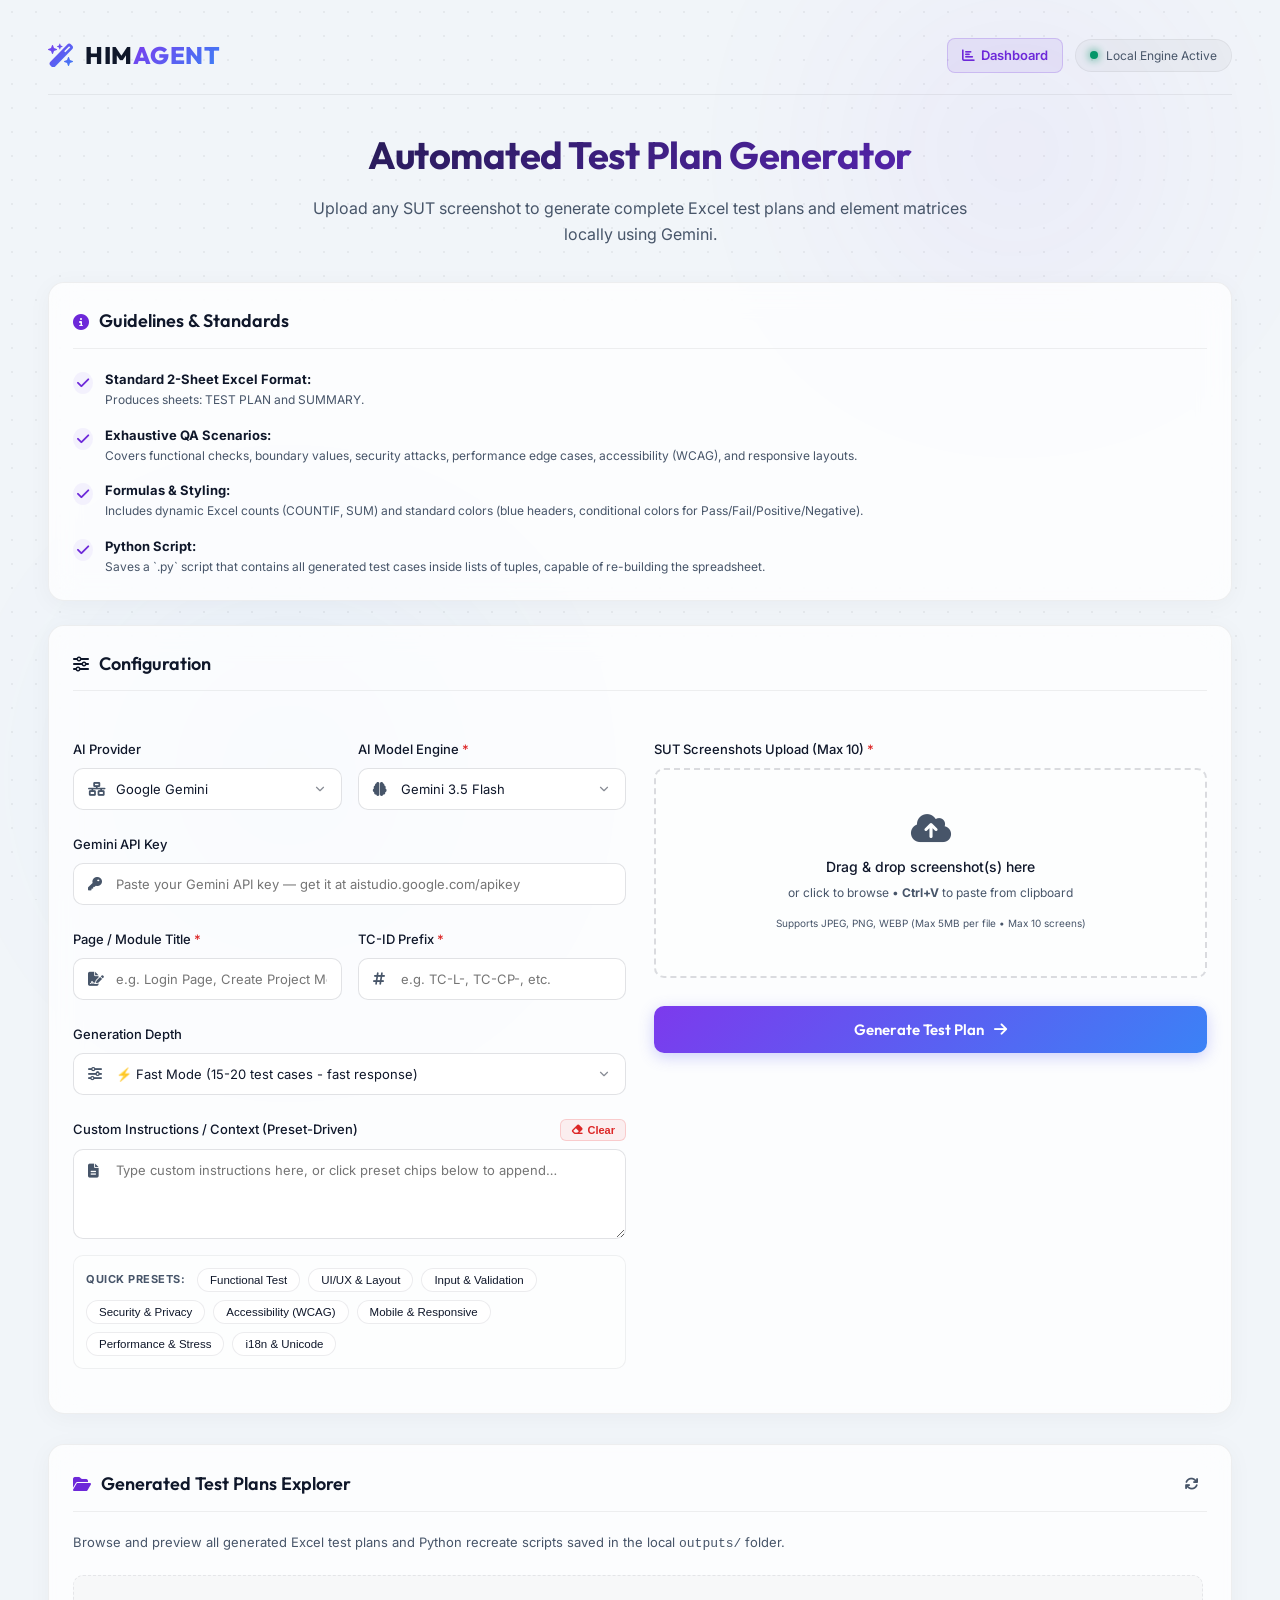
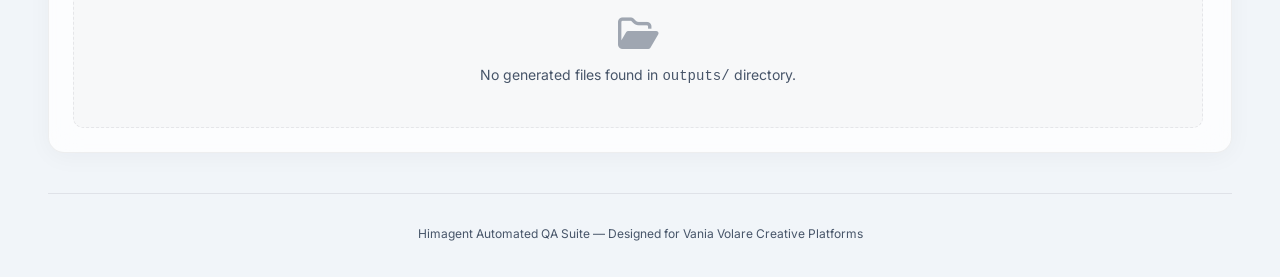
==== templates/index.html @ 30946bac "Initial commit – branding updated to Himagent" ====
<!doctype html>
<html lang="en">
  <head>
    <meta charset="UTF-8" />
    <meta name="viewport" content="width=device-width, initial-scale=1.0" />
    <title>Himagent — Local Test Plan Generator</title>
    <!-- Google Fonts -->
    <link rel="preconnect" href="https://fonts.googleapis.com" />
    <link rel="preconnect" href="https://fonts.gstatic.com" crossorigin />
    <link
      href="https://fonts.googleapis.com/css2?family=Inter:wght@300;400;500;600&family=Outfit:wght@400;600;700;800&display=swap"
      rel="stylesheet"
    />
    <!-- FontAwesome Icons for modern visuals -->
    <link
      rel="stylesheet"
      href="https://cdnjs.cloudflare.com/ajax/libs/font-awesome/6.4.0/css/all.min.css"
    />
    <!-- Custom Style Sheet -->
    <link rel="stylesheet" href="/static/style.css" />
  </head>

  <body>
    <div class="stars-bg"></div>
    <div class="glow-orb orb-1"></div>
    <div class="glow-orb orb-2"></div>

    <div class="app-container">
      <!-- Header Section -->
      <header class="app-header">
        <div class="logo-area">
          <i class="fa-solid fa-wand-magic-sparkles logo-icon"></i>
          <span class="logo-text">HIM<span class="accent-text">AGENT</span></span>
        </div>
        <div style="display: flex; align-items: center; gap: 12px">
          <a href="/dashboard" class="header-nav-link">
            <i class="fa-solid fa-chart-bar"></i>
            <span>Dashboard</span>
          </a>
          <div class="badge-status">
            <span class="status-indicator online"></span>
            <span>Local Engine Active</span>
          </div>
        </div>
      </header>

      <main class="main-content">
        <!-- Hero Title -->
        <section class="hero-section">
          <h1 class="hero-title">Automated Test Plan Generator</h1>
          <p class="hero-subtitle">
            Upload any SUT screenshot to generate complete Excel test plans
            and element matrices locally using Gemini.
          </p>
        </section>

        <!-- Top Status/Info Container (Alternating Cards) -->
        <div class="top-container">
          <!-- Instructions Card (Placeholder when idle) -->
          <div id="infoCard" class="glass-card info-card">
            <h2 class="card-title">
              <i class="fa-solid fa-circle-info header-icon text-accent"></i>
              Guidelines & Standards
            </h2>
            <ul class="guidelines-list">
              <li>
                <i class="fa-solid fa-check"></i>
                <div>
                  <strong>Standard 2-Sheet Excel Format:</strong>
                  <p>
                    Produces sheets: TEST PLAN and SUMMARY.
                  </p>
                </div>
              </li>
              <li>
                <i class="fa-solid fa-check"></i>
                <div>
                  <strong>Exhaustive QA Scenarios:</strong>
                  <p>
                    Covers functional checks, boundary values, security attacks, performance edge cases, accessibility (WCAG), and responsive layouts.
                  </p>
                </div>
              </li>
              <li>
                <i class="fa-solid fa-check"></i>
                <div>
                  <strong>Formulas & Styling:</strong>
                  <p>
                    Includes dynamic Excel counts (COUNTIF, SUM) and standard
                    colors (blue headers, conditional colors for
                    Pass/Fail/Positive/Negative).
                  </p>
                </div>
              </li>
              <li>
                <i class="fa-solid fa-check"></i>
                <div>
                  <strong>Python Script:</strong>
                  <p>
                    Saves a `.py` script that contains all generated test cases
                    inside lists of tuples, capable of re-building the
                    spreadsheet.
                  </p>
                </div>
              </li>
            </ul>
          </div>

          <!-- Progress Card (Visible during generation) -->
          <div id="progressCard" class="glass-card progress-card hidden">
            <h2 class="card-title">
              <i
                class="fa-solid fa-spinner fa-spin header-icon text-accent"
              ></i>
              Generating Test Plan...
            </h2>
            <p class="progress-sub">
              Executing LLM vision analysis and local openpyxl compilation.
            </p>

            <div class="progress-bar-container">
              <div id="progressBar" class="progress-bar"></div>
            </div>

            <div class="console-logs">
              <div class="console-header">
                <span class="console-title"
                  ><i class="fa-solid fa-terminal"></i> Log Output</span
                >
                <span class="console-status" id="consoleStatus">Running</span>
              </div>
              <div id="logOutput" class="log-output">
                <div class="log-line info">
                  Ready to process. Waiting for upload...
                </div>
              </div>
            </div>
          </div>

          <!-- Result Dashboard Card (Visible on success) -->
          <div id="resultCard" class="glass-card result-card hidden">
            <div class="success-header">
              <div class="success-icon-circle">
                <i class="fa-solid fa-circle-check"></i>
              </div>
              <h2 class="success-title">Generation Successful!</h2>
              <p class="success-subtitle">
                Your Excel workbook and Python script are ready.
              </p>
            </div>

            <div class="metrics-grid" style="grid-template-columns: repeat(2, 1fr);">
              <div class="metric-card">
                <span class="metric-num" id="statCases">-</span>
                <span class="metric-label">Test Cases</span>
              </div>
              <div class="metric-card">
                <span class="metric-num">2</span>
                <span class="metric-label">Worksheets</span>
              </div>
            </div>

            <div class="output-files-list">
              <div class="file-item">
                <i class="fa-solid fa-file-excel file-icon excel"></i>
                <div class="file-info">
                  <span class="file-name" id="xlsxFilename"
                    >testplan_custom.xlsx</span
                  >
                  <span class="file-dir">Saved locally in d:\QODER\</span>
                </div>
              </div>
              <div class="file-item">
                <i class="fa-solid fa-file-code file-icon python"></i>
                <div class="file-info">
                  <span class="file-name" id="pyFilename"
                    >testplan_custom.py</span
                  >
                  <span class="file-dir">Saved locally in d:\QODER\</span>
                </div>
              </div>
            </div>

            <div class="result-actions">
              <a id="downloadBtn" href="#" class="btn-success">
                <i class="fa-solid fa-circle-arrow-down btn-icon"></i>
                <span>Download Excel File</span>
              </a>
              <a
                id="downloadPyBtn"
                href="#"
                class="btn-success"
                style="
                  background: rgba(99, 102, 241, 0.12);
                  color: #4f46e5;
                  border: 1px solid rgba(99, 102, 241, 0.3);
                  box-shadow: none;
                "
              >
                <i class="fa-solid fa-file-code btn-icon"></i>
                <span>Download Script</span>
              </a>
              <button id="resetBtn" class="btn-secondary">
                <i class="fa-solid fa-rotate-left"></i>
                <span>Generate Another</span>
              </button>
            </div>
          </div>
        </div>

        <!-- Form Configuration Section (Full Width) -->
        <form id="generatorForm" class="glass-card main-form">
          <h2 class="card-title">
            <i class="fa-solid fa-sliders header-icon"></i> Configuration
          </h2>

          <div class="form-left-col">
            <!-- AI Provider and Model Selection (Visible by Default) -->
            <div id="modelSelectionContainer" class="form-row">
              <div class="form-group half-width">
                <label for="provider_select">AI Provider</label>
                <div class="input-wrapper">
                  <i class="fa-solid fa-network-wired field-icon"></i>
                  <select id="provider_select" name="provider">
                    <option value="gemini" selected>Google Gemini</option>
                    <option value="openai">OpenAI (GPT)</option>
                    <option value="claude">Anthropic Claude</option>
                    <option value="mimo">Xiaomi MiMo</option>
                    <option value="deepseek">DeepSeek</option>
                    <option value="grok">xAI Grok</option>
                    <option value="mistral">Mistral AI</option>
                  </select>
                </div>
              </div>

              <div class="form-group half-width">
                <label for="model_name"
                  >AI Model Engine <span class="required">*</span></label
                >
                <div class="input-wrapper">
                  <i class="fa-solid fa-brain field-icon"></i>
                  <select id="model_name" name="model_name" required>
                    <!-- Populated dynamically based on provider -->
                  </select>
                </div>
              </div>
            </div>

            <!-- API Key / Token input -->
            <div class="form-group">
              <div
                style="
                  display: flex;
                  justify-content: space-between;
                  align-items: center;
                  margin-bottom: 8px;
                "
              >
                <label for="api_key" id="api_key_label" style="margin-bottom: 0"
                  >Gemini API Key</label
                >
                <span
                  id="apiKeyStatus"
                  class="api-key-status"
                  style="display: none"
                ></span>
              </div>
              <div class="input-wrapper">
                <i class="fa-solid fa-key field-icon"></i>
                <input
                  type="password"
                  id="api_key"
                  name="api_key"
                  autocomplete="new-password"
                  data-lpignore="true"
                  data-1p-ignore="true"
                  placeholder="Paste your Gemini API key (falls back to server env variables if blank)"
                />
              </div>
            </div>

            <!-- Page / Module Details -->
            <div class="form-row">
              <div class="form-group half-width">
                <label for="page_title"
                  >Page / Module Title <span class="required">*</span></label
                >
                <div class="input-wrapper">
                  <i class="fa-solid fa-file-signature field-icon"></i>
                  <input
                    type="text"
                    id="page_title"
                    name="page_title"
                    placeholder="e.g. Login Page, Create Project Modal"
                    required
                  />
                </div>
              </div>

              <div class="form-group half-width">
                <label for="id_prefix"
                  >TC-ID Prefix <span class="required">*</span></label
                >
                <div class="input-wrapper">
                  <i class="fa-solid fa-hashtag field-icon"></i>
                  <input
                    type="text"
                    id="id_prefix"
                    name="id_prefix"
                    placeholder="e.g. TC-L-, TC-CP-, etc."
                    required
                  />
                </div>
              </div>
            </div>

            <!-- Generation Depth Option -->
            <div class="form-row">
              <div class="form-group half-width">
                <label for="gen_depth">Generation Depth</label>
                <div class="input-wrapper">
                  <i class="fa-solid fa-sliders field-icon"></i>
                  <select id="gen_depth" name="gen_depth">
                    <option value="fast" selected>⚡ Fast Mode (15-20 test cases - fast response)</option>
                    <option value="exhaustive">🔍 Exhaustive Mode (50-80 test cases - detailed response)</option>
                  </select>
                </div>
              </div>
            </div>
            <div class="form-group" id="instructionsGroup">
              <div
                style="
                  display: flex;
                  justify-content: space-between;
                  align-items: center;
                  margin-bottom: 8px;
                "
              >
                <label for="instructions" style="margin-bottom: 0"
                  >Custom Instructions / Context (Preset-Driven)</label
                >
                <button
                  type="button"
                  id="clearInstructionsBtn"
                  class="btn-clear-instructions"
                  title="Clear all instructions"
                >
                  <i class="fa-solid fa-eraser"></i> Clear
                </button>
              </div>
              <div class="input-wrapper textarea-wrapper">
                <i class="fa-solid fa-file-lines textarea-icon"></i>
                <textarea
                  id="instructions"
                  name="instructions"
                  rows="4"
                  placeholder="Type custom instructions here, or click preset chips below to append…"
                ></textarea>
              </div>
              <div class="preset-container">
                <span class="preset-label">Quick Presets:</span>
                <button
                  type="button"
                  class="preset-chip"
                  data-text="Focus on functional flows, happy paths, button clicks, links navigation, form submissions, and expected success states."
                >
                  Functional Test
                </button>
                <button
                  type="button"
                  class="preset-chip"
                  data-text="Focus on visual alignment, spacing, typography, colors, dark mode transitions, hover effects, and premium UI aesthetics."
                >
                  UI/UX &amp; Layout
                </button>
                <button
                  type="button"
                  class="preset-chip"
                  data-text="Focus on boundary values, input constraints, maximum lengths, email/phone format validation, special characters, and required fields."
                >
                  Input &amp; Validation
                </button>
                <button
                  type="button"
                  class="preset-chip"
                  data-text="Focus on security validation including XSS prevention, SQL injection, script embedding, session tokens, and input sanitization."
                >
                  Security &amp; Privacy
                </button>
                <button
                  type="button"
                  class="preset-chip"
                  data-text="Focus on accessibility standards (WCAG 2.1 AA) including keyboard tab order, focus indicators, aria labels, and color contrast."
                >
                  Accessibility (WCAG)
                </button>
                <button
                  type="button"
                  class="preset-chip"
                  data-text="Focus on responsive layouts across standard viewports (iPhone, Android, iPad), touch screen gestures, and portrait/landscape orientation."
                >
                  Mobile &amp; Responsive
                </button>
                <button
                  type="button"
                  class="preset-chip"
                  data-text="Focus on page responsiveness under high latency (Slow 3G), server timeouts, rate limiting, rapid multi-clicks, and stress states."
                >
                  Performance &amp; Stress
                </button>
                <button
                  type="button"
                  class="preset-chip"
                  data-text="Focus on internationalization including Unicode characters, CJK/Arabic language support, RTL layouts, and currency/date formatting."
                >
                  i18n &amp; Unicode
                </button>
              </div>
            </div>
          </div>
          <div class="form-right-col">
            <!-- Drag & Drop Upload Zone -->
            <div class="form-group">
              <label
                >SUT Screenshots Upload (Max 10)
                <span class="required">*</span></label
              >
              <div
                id="dropZone"
                class="drop-zone"
                role="button"
                tabindex="0"
                aria-label="Upload SUT screenshots. Press Enter or Space to browse files."
              >
                <input
                  type="file"
                  id="screenshot"
                  name="screenshot"
                  accept="image/*"
                  multiple
                  hidden
                />
                <div class="drop-zone-content">
                  <i class="fa-solid fa-cloud-arrow-up upload-icon"></i>
                  <h3>Drag &amp; drop screenshot(s) here</h3>
                  <p>
                    or click to browse &bull; <strong>Ctrl+V</strong> to paste
                    from clipboard
                  </p>
                  <span class="file-limits"
                    >Supports JPEG, PNG, WEBP (Max 5MB per file &bull; Max 10
                    screens)</span
                  >
                </div>
                <div id="previewContainer" class="preview-container hidden">
                  <div id="previewGrid" class="preview-grid"></div>
                  <button
                    type="button"
                    id="removeImgBtn"
                    class="btn-remove-img"
                  >
                    <i class="fa-solid fa-trash-can"></i> Clear All
                  </button>
                </div>
              </div>
              <!-- AI Detect Module Button -->
              <button type="button" id="detectBtn" class="detect-btn hidden">
                <i class="fa-solid fa-wand-magic-sparkles"></i>
                <span id="detectBtnText">Auto-Detect Module Type</span>
              </button>
              <!-- Suggestion Bar (shown after detection) -->
              <div id="suggestionBar" class="suggestion-bar hidden"></div>
            </div>

            <button type="submit" id="submitBtn" class="btn-primary">
              <span class="btn-text">Generate Test Plan</span>
              <i class="fa-solid fa-arrow-right btn-icon"></i>
            </button>
          </div>
        </form>

        <!-- Generated Files Library Section -->
        <div class="glass-card library-card">
          <h2 class="card-title">
            <i class="fa-solid fa-folder-open header-icon text-accent"></i>
            <span>Generated Test Plans Explorer</span>
            <button
              id="refreshLibraryBtn"
              class="btn-refresh"
              type="button"
              title="Refresh list"
            >
              <i class="fa-solid fa-arrows-rotate"></i>
            </button>
          </h2>
          <p class="library-subtitle">
            Browse and preview all generated Excel test plans and Python
            recreate scripts saved in the local <code>outputs/</code> folder.
          </p>

          <div id="libraryList" class="library-list">
            <!-- Dynamically generated list items -->
            <div class="library-empty">
              <i class="fa-regular fa-folder-open empty-icon"></i>
              <p>
                No generated files found in <code>outputs/</code> directory.
              </p>
            </div>
          </div>
        </div>

      </main>

      <footer class="app-footer">
        <p>
          Himagent Automated QA Suite — Designed for Vania Volare Creative
          Platforms
        </p>
      </footer>
    </div>

    <!-- Modal Loader Overlay (Non-Closable) -->
    <div id="loaderModal" class="modal-overlay hidden">
      <div class="modal-content loader-content">
        <div class="loader-header">
          <div class="spinner-container">
            <div class="glow-spinner"></div>
            <i class="fa-solid fa-wand-magic-sparkles magic-icon-spinner"></i>
          </div>
          <h3 id="loaderTitle">Generating Test Plan</h3>
          <p id="loaderSubtitle" style="display: none"></p>
        </div>

        <!-- Modern Stepper Indicator -->
        <div class="loader-stepper">
          <div class="step-item active" id="step1">
            <div class="step-icon">
              <i class="fa-solid fa-circle-notch fa-spin"></i>
            </div>
            <div class="step-label">Validate & Upload</div>
          </div>
          <div class="step-item" id="step2">
            <div class="step-icon"><i class="fa-solid fa-circle"></i></div>
            <div class="step-label">AI Vision Analysis</div>
          </div>
          <div class="step-item" id="step3">
            <div class="step-icon"><i class="fa-solid fa-circle"></i></div>
            <div class="step-label">Parse & Synthesize</div>
          </div>
          <div class="step-item" id="step4">
            <div class="step-icon"><i class="fa-solid fa-circle"></i></div>
            <div class="step-label">Writing Output Files</div>
          </div>
        </div>

        <!-- Console Log Panel inside Loader -->
        <div class="loader-console">
          <div class="loader-console-header">
            <span><i class="fa-solid fa-terminal"></i> Console Logs</span>
            <span class="console-badge" id="loaderBadge">Processing</span>
          </div>
          <div id="loaderLogOutput" class="loader-log-output">
            <!-- Logs dynamically appended here -->
          </div>
        </div>
      </div>
    </div>

    <!-- File Preview Modal -->
    <div id="previewModal" class="modal-overlay hidden">
      <div class="modal-content preview-content">
        <div class="preview-header">
          <div class="preview-title-area">
            <i
              id="previewHeaderIcon"
              class="fa-solid fa-file-excel file-icon"
            ></i>
            <h2 id="previewFilename">File Preview</h2>
          </div>
          <div class="preview-actions">
            <button
              id="previewCopyBtn"
              class="btn-preview-action hidden"
              title="Copy code"
            >
              <i class="fa-solid fa-copy"></i> <span>Copy Code</span>
            </button>
            <button
              id="previewSaveBtn"
              class="btn-preview-action save hidden"
              style="background: rgba(34, 197, 94, 0.12); color: #22c55e; border: 1px solid rgba(34, 197, 94, 0.3);"
              title="Save changes to Excel"
            >
              <i class="fa-solid fa-floppy-disk"></i> <span>Save Changes</span>
            </button>
            <button
              id="closePreviewBtn"
              class="btn-close-preview"
              title="Close preview"
            >
              <i class="fa-solid fa-xmark"></i>
            </button>
          </div>
        </div>
        <!-- Tab buttons for Excel Sheets (hidden for python) -->
        <div id="excelTabs" class="excel-tabs hidden"></div>

        <!-- Search bar & Export dropdowns for Excel Sheets (hidden for python) -->
        <div id="previewSubHeader" class="preview-subheader hidden">
          <div class="preview-search-wrapper">
            <i class="fa-solid fa-magnifying-glass search-icon"></i>
            <input
              type="text"
              id="previewSearchInput"
              class="preview-search-input"
              placeholder="Search test cases by keyword..."
            />
          </div>
          <div class="export-dropdown-wrapper">
            <button
              type="button"
              class="btn-preview-action export-toggle"
              id="exportToggleBtn"
            >
              <i class="fa-solid fa-file-export"></i> <span>Export Plan</span>
              <i class="fa-solid fa-chevron-down toggle-chevron"></i>
            </button>
            <div class="export-menu hidden" id="exportMenu">
              <button type="button" class="export-item" data-format="csv">
                <i class="fa-solid fa-file-csv"></i> Export as CSV
              </button>
              <button type="button" class="export-item" data-format="json">
                <i class="fa-solid fa-code"></i> Export as JSON
              </button>
              <button type="button" class="export-item" data-format="markdown">
                <i class="fa-brands fa-markdown"></i> Export as Markdown
              </button>
              <button type="button" class="export-item" data-format="html">
                <i class="fa-solid fa-file-code"></i> Export as HTML
              </button>
            </div>
          </div>
        </div>
        <div class="preview-body">
          <!-- Code Viewer container (for python) -->
          <div id="codeViewerContainer" class="code-viewer-container hidden">
            <pre><code id="codeViewer"></code></pre>
          </div>
          <!-- Spreadsheet Grid container (for Excel) -->
          <div id="excelViewerContainer" class="excel-viewer-container hidden">
            <div class="excel-table-wrapper">
              <table id="excelTable" class="excel-table"></table>
            </div>
          </div>
        </div>
      </div>
    </div>

    <!-- Delete Confirmation Modal -->
    <div id="deleteModal" class="modal-overlay hidden">
      <div class="modal-content delete-modal-content">
        <div class="delete-modal-icon">
          <i class="fa-solid fa-triangle-exclamation"></i>
        </div>
        <h2 class="delete-modal-title">Delete File?</h2>
        <p class="delete-modal-desc">
          Are you sure you want to delete <strong id="deleteFileName"></strong>?
          This action cannot be undone.
        </p>
        <div class="delete-modal-actions">
          <button id="deleteCancelBtn" class="btn-delete-cancel" type="button">
            <i class="fa-solid fa-xmark"></i> Cancel
          </button>
          <button
            id="deleteConfirmBtn"
            class="btn-delete-confirm"
            type="button"
          >
            <i class="fa-solid fa-trash"></i> Delete
          </button>
        </div>
      </div>
    </div>

    <script src="/static/app.js"></script>
    <!-- Toast Notification Container -->
    <div
      id="toastContainer"
      style="
        position: fixed;
        top: 20px;
        right: 20px;
        z-index: 99999;
        display: flex;
        flex-direction: column;
        gap: 10px;
        max-width: 420px;
        pointer-events: none;
      "
    ></div>
  </body>
</html>
---- static/style.css ----
/* ============================================================================
   GLOBAL VARIABLES & DESIGN TOKENS
============================================================================ */
:root {
  --bg-base: #f1f5f9;
  --bg-card: rgba(255, 255, 255, 0.75);
  --border-card: rgba(0, 0, 0, 0.06);
  --border-focus: rgba(109, 40, 217, 0.5);

  --color-text-main: #0f172a;
  --color-text-muted: #475569;
  --color-accent: #6d28d9;
  --color-accent-glow: rgba(109, 40, 217, 0.08);
  --color-gradient-start: #7c3aed;
  --color-gradient-end: #3b82f6;

  --color-success: #059669;
  --color-danger: #dc2626;
  --color-warning: #d97706;
  --color-info: #3b82f6;

  --font-heading: "Outfit", sans-serif;
  --font-body: "Inter", sans-serif;
  --border-radius-lg: 16px;
  --border-radius-md: 10px;
  --transition-smooth: all 0.3s cubic-bezier(0.4, 0, 0.2, 1);
}

/* ============================================================================
   BASE ELEMENTS & BODY
============================================================================ */
* {
  margin: 0;
  padding: 0;
  box-sizing: border-box;
}

body {
  background-color: var(--bg-base);
  color: var(--color-text-main);
  font-family: var(--font-body);
  font-size: 14px;
  line-height: 1.6;
  min-height: 100vh;
  overflow-x: hidden;
  position: relative;
}

/* Animated Background Dotted Grid for Day Mode */
.stars-bg {
  position: fixed;
  top: 0;
  left: 0;
  width: 100%;
  height: 100%;
  background-image: radial-gradient(rgba(0, 0, 0, 0.06) 1px, transparent 1px);
  background-size: 24px 24px;
  opacity: 0.8;
  z-index: -3;
}

.glow-orb {
  position: fixed;
  border-radius: 50%;
  filter: blur(120px);
  opacity: 0.12; /* Subtle ambient glow in Day Mode */
  z-index: -2;
  pointer-events: none;
}

.orb-1 {
  width: 400px;
  height: 400px;
  background: radial-gradient(
    circle,
    var(--color-gradient-start) 0%,
    rgba(0, 0, 0, 0) 70%
  );
  top: -50px;
  right: 5%;
  animation: orbFloat1 25s infinite alternate ease-in-out;
}

.orb-2 {
  width: 450px;
  height: 450px;
  background: radial-gradient(
    circle,
    var(--color-gradient-end) 0%,
    rgba(0, 0, 0, 0) 70%
  );
  bottom: -100px;
  left: 5%;
  animation: orbFloat2 30s infinite alternate ease-in-out;
}

@keyframes orbFloat1 {
  0% {
    transform: translate(0, 0) scale(1);
  }
  50% {
    transform: translate(-50px, 60px) scale(1.1);
  }
  100% {
    transform: translate(40px, -40px) scale(0.9);
  }
}

@keyframes orbFloat2 {
  0% {
    transform: translate(0, 0) scale(1);
  }
  50% {
    transform: translate(60px, -50px) scale(0.95);
  }
  100% {
    transform: translate(-30px, 30px) scale(1.05);
  }
}

/* ============================================================================
   LAYOUT CONTAINERS
============================================================================ */
.app-container {
  max-width: 100%;
  margin: 0 auto;
  padding: 24px 40px;
  display: flex;
  flex-direction: column;
  min-height: 100vh;
}

.app-header {
  display: flex;
  justify-content: space-between;
  align-items: center;
  padding-bottom: 20px;
  border-bottom: 1px solid rgba(0, 0, 0, 0.06);
  margin-bottom: 30px;
}

.logo-area {
  display: flex;
  align-items: center;
  gap: 10px;
}

.logo-icon {
  font-size: 24px;
  background: linear-gradient(
    135deg,
    var(--color-gradient-start) 0%,
    var(--color-gradient-end) 100%
  );
  -webkit-background-clip: text;
  background-clip: text;
  -webkit-text-fill-color: transparent;
}

.logo-text {
  font-family: var(--font-heading);
  font-weight: 800;
  font-size: 24px;
  letter-spacing: 0.5px;
}

.accent-text {
  background: linear-gradient(
    135deg,
    var(--color-gradient-start) 0%,
    var(--color-gradient-end) 100%
  );
  -webkit-background-clip: text;
  background-clip: text;
  -webkit-text-fill-color: transparent;
}

.badge-status {
  background: rgba(0, 0, 0, 0.03);
  border: 1px solid rgba(0, 0, 0, 0.05);
  padding: 6px 14px;
  border-radius: 50px;
  font-size: 12px;
  display: flex;
  align-items: center;
  gap: 8px;
  color: var(--color-text-muted);
}

.status-indicator {
  width: 8px;
  height: 8px;
  border-radius: 50%;
}

.status-indicator.online {
  background-color: var(--color-success);
  box-shadow: 0 0 10px var(--color-success);
}

/* Hero Section */
.hero-section {
  text-align: center;
  margin-bottom: 35px;
}

.hero-title {
  font-family: var(--font-heading);
  font-size: 38px;
  font-weight: 700;
  margin-bottom: 10px;
  letter-spacing: -0.5px;
  background: linear-gradient(135deg, #0f172a 0%, #6d28d9 100%);
  -webkit-background-clip: text;
  background-clip: text;
  -webkit-text-fill-color: transparent;
}

.hero-subtitle {
  font-size: 15px;
  color: var(--color-text-muted);
  max-width: 600px;
  margin: 0 auto;
}

/* Alternating Cards Container & Form Sizing */
.top-container,
.main-form {
  max-width: 100%;
  margin: 0 auto 24px;
  width: 100%;
}

/* Form two-column wrapper divs (used on wide screens via grid) */
.form-left-col,
.form-right-col {
  display: flex;
  flex-direction: column;
  gap: 4px;
}
.form-right-col .btn-primary {
  width: 100%;
  justify-content: center;
  margin-top: 4px;
}
.form-right-col .detect-btn {
  width: 100%;
  justify-content: center;
}

/* ============================================================================
   GLASS CARDS (COMPONENTS)
============================================================================ */
.glass-card {
  background: var(--bg-card);
  border: 1px solid var(--border-card);
  backdrop-filter: blur(15px);
  -webkit-backdrop-filter: blur(15px);
  border-radius: var(--border-radius-lg);
  padding: 24px;
  transition: var(--transition-smooth);
  box-shadow: 0 4px 24px rgba(15, 23, 42, 0.04);
}

.glass-card:hover {
  border-color: rgba(109, 40, 217, 0.15);
  box-shadow: 0 12px 30px rgba(15, 23, 42, 0.08);
}

.card-title {
  font-family: var(--font-heading);
  font-size: 18px;
  font-weight: 600;
  margin-bottom: 20px;
  display: flex;
  align-items: center;
  gap: 10px;
  border-bottom: 1px solid rgba(0, 0, 0, 0.06);
  padding-bottom: 12px;
}

.header-icon {
  font-size: 16px;
}

.text-accent {
  color: var(--color-accent);
}

/* ============================================================================
   FORM FIELDS & INPUTS
============================================================================ */
.form-group {
  margin-bottom: 20px;
}

.form-row {
  display: flex;
  gap: 16px;
}

.half-width {
  flex: 1;
}

label {
  display: block;
  font-weight: 500;
  margin-bottom: 8px;
  color: var(--color-text-main);
  font-size: 13px;
}

.required {
  color: var(--color-danger);
}

.input-wrapper {
  position: relative;
  width: 100%;
}

.input-wrapper input,
.input-wrapper textarea,
.input-wrapper select {
  width: 100%;
  background: rgba(255, 255, 255, 0.85);
  border: 1px solid rgba(15, 23, 42, 0.12);
  color: var(--color-text-main);
  padding: 12px 14px 12px 42px;
  border-radius: var(--border-radius-md);
  outline: none;
  font-family: var(--font-body);
  font-size: 13px;
  transition: var(--transition-smooth);
}

.input-wrapper select {
  appearance: none;
  -webkit-appearance: none;
  -moz-appearance: none;
  cursor: pointer;
  background-image: url("data:image/svg+xml;charset=UTF-8,%3csvg xmlns='http://www.w3.org/2000/svg' viewBox='0 0 24 24' fill='none' stroke='rgba(15,23,42,0.5)' stroke-width='2' stroke-linecap='round' stroke-linejoin='round'%3e%3cpolyline points='6 9 12 15 18 9'%3e%3c/polyline%3e%3c/svg%3e");
  background-repeat: no-repeat;
  background-position: right 14px center;
  background-size: 14px;
  padding-right: 40px;
}

.input-wrapper select option {
  background-color: #ffffff;
  color: var(--color-text-main);
}

.input-wrapper textarea {
  padding-left: 42px;
  resize: vertical;
}

.input-wrapper input:focus,
.input-wrapper textarea:focus,
.input-wrapper select:focus {
  border-color: var(--color-accent);
  background: #ffffff;
  box-shadow: 0 0 12px var(--color-accent-glow);
}

.field-icon {
  position: absolute;
  left: 15px;
  top: 50%;
  transform: translateY(-50%);
  color: var(--color-text-muted);
  font-size: 14px;
}

.textarea-icon {
  position: absolute;
  left: 15px;
  top: 15px;
  color: var(--color-text-muted);
  font-size: 14px;
}

/* ============================================================================
   DRAP AND DROP AREA
============================================================================ */
.drop-zone {
  border: 2px dashed rgba(15, 23, 42, 0.15);
  border-radius: var(--border-radius-md);
  padding: 30px 20px;
  text-align: center;
  cursor: pointer;
  background: rgba(255, 255, 255, 0.4);
  transition: var(--transition-smooth);
  position: relative;
  overflow: hidden;
  min-height: 160px;
  display: flex;
  align-items: center;
  justify-content: center;
}

.drop-zone:hover {
  border-color: var(--color-accent);
  background: rgba(109, 40, 217, 0.04);
}

.drop-zone-content {
  display: flex;
  flex-direction: column;
  align-items: center;
}

.upload-icon {
  font-size: 32px;
  margin-bottom: 12px;
  color: var(--color-text-muted);
  transition: var(--transition-smooth);
}

.drop-zone:hover .upload-icon {
  color: var(--color-accent);
  transform: translateY(-4px);
}

.drop-zone h3 {
  font-size: 14px;
  font-weight: 500;
  margin-bottom: 4px;
}

.drop-zone p {
  color: var(--color-text-muted);
  font-size: 12px;
  margin-bottom: 10px;
}

.file-limits {
  font-size: 10px;
  color: var(--color-text-muted);
  background: rgba(255, 255, 255, 0.05);
  padding: 3px 8px;
  border-radius: 4px;
}

/* ============================================================================ */
.drop-zone.paste-flash {
  animation: pasteFlash 0.7s ease-out;
}

@keyframes pasteFlash {
  0% {
    border-color: var(--color-success);
    box-shadow: 0 0 0 0 rgba(5, 150, 105, 0.4);
    background: rgba(5, 150, 105, 0.08);
  }
  50% {
    border-color: var(--color-success);
    box-shadow: 0 0 20px rgba(5, 150, 105, 0.15);
    background: rgba(5, 150, 105, 0.04);
  }
  100% {
    border-color: rgba(15, 23, 42, 0.15);
    box-shadow: none;
    background: rgba(255, 255, 255, 0.4);
  }
}

/* Drag active state */
.drop-zone.drag-active {
  border-color: var(--color-accent);
  background: rgba(109, 40, 217, 0.06);
  box-shadow: 0 0 20px rgba(109, 40, 217, 0.1);
}

/* Preview screenshot container */
.preview-container {
  width: 100%;
  height: 100%;
  position: absolute;
  top: 0;
  left: 0;
  background: rgba(241, 245, 249, 0.95);
  display: flex;
  align-items: center;
  justify-content: center;
  z-index: 10;
}

.preview-container img {
  max-width: 100%;
  max-height: 100%;
  object-fit: contain;
}

.btn-remove-img {
  position: absolute;
  top: 10px;
  right: 10px;
  background: rgba(239, 68, 68, 0.85);
  border: none;
  color: white;
  padding: 6px 12px;
  border-radius: 4px;
  font-size: 11px;
  cursor: pointer;
  display: flex;
  align-items: center;
  gap: 6px;
  font-weight: 500;
  backdrop-filter: blur(5px);
  transition: var(--transition-smooth);
  z-index: 20;
}

.btn-remove-img:hover {
  background: rgba(239, 68, 68, 1);
  transform: scale(1.02);
}

.hidden {
  display: none !important;
}

/* ============================================================================
   BUTTONS
============================================================================ */
.btn-primary {
  background: linear-gradient(
    135deg,
    var(--color-gradient-start) 0%,
    var(--color-gradient-end) 100%
  );
  color: white;
  border: none;
  border-radius: var(--border-radius-md);
  padding: 14px 24px;
  font-weight: 600;
  font-family: var(--font-heading);
  font-size: 15px;
  width: 100%;
  cursor: pointer;
  display: flex;
  align-items: center;
  justify-content: center;
  gap: 10px;
  transition: var(--transition-smooth);
  box-shadow: 0 4px 15px rgba(99, 102, 241, 0.3);
}

.btn-primary:hover {
  transform: translateY(-2px);
  box-shadow: 0 8px 25px rgba(99, 102, 241, 0.45);
}

.btn-primary:active {
  transform: translateY(0);
}

.btn-lib-action.delete {
  color: var(--color-danger);
}

/* Ensure trash icon is red */
.btn-lib-action.delete .fa-trash {
  color: var(--color-danger);
}
.btn-secondary {
  display: inline-flex;
  align-items: center;
  gap: 8px;
  padding: 9px 20px;
  background: rgba(99, 102, 241, 0.06);
  color: #4f46e5;
  border: 1px solid rgba(99, 102, 241, 0.25);
  border-radius: 8px;
  font-size: 13px;
  font-weight: 500;
  cursor: pointer;
  transition:
    background 0.2s,
    border-color 0.2s,
    color 0.2s;
}
.btn-secondary:hover {
  background: rgba(99, 102, 241, 0.12);
  border-color: rgba(99, 102, 241, 0.4);
  color: #3730a3;
}

.btn-success {
  background: var(--color-success);
  color: white;
  border: none;
  border-radius: var(--border-radius-md);
  padding: 12px 20px;
  font-weight: 600;
  text-decoration: none;
  display: inline-flex;
  align-items: center;
  justify-content: center;
  gap: 8px;
  font-family: var(--font-heading);
  transition: var(--transition-smooth);
  box-shadow: 0 4px 12px rgba(16, 185, 129, 0.3);
  flex: 1;
}

.btn-success:hover {
  background: #0d9488;
  transform: translateY(-2px);
  box-shadow: 0 8px 20px rgba(16, 185, 129, 0.45);
}

/* ============================================================================
   PROGRESS PANEL & LOG CONSOLE
============================================================================ */
.panel-right {
  display: flex;
  flex-direction: column;
  gap: 24px;
}

.progress-sub {
  color: var(--color-text-muted);
  font-size: 13px;
  margin-bottom: 16px;
}

.progress-bar-container {
  width: 100%;
  height: 6px;
  background: rgba(15, 23, 42, 0.08);
  border-radius: 10px;
  margin-bottom: 20px;
  overflow: hidden;
  position: relative;
}

.progress-bar {
  height: 100%;
  width: 0%;
  background: linear-gradient(
    90deg,
    var(--color-gradient-start),
    var(--color-gradient-end)
  );
  border-radius: 10px;
  transition: width 0.4s ease;
}

/* Terminal Log Console styles */
.console-logs {
  background: #f1f5f9;
  border: 1px solid rgba(99, 102, 241, 0.15);
  border-radius: var(--border-radius-md);
  overflow: hidden;
}

.console-header {
  background: rgba(99, 102, 241, 0.06);
  padding: 10px 14px;
  display: flex;
  justify-content: space-between;
  align-items: center;
  border-bottom: 1px solid rgba(99, 102, 241, 0.1);
}

.console-title {
  font-family: monospace;
  font-size: 11px;
  color: var(--color-text-muted);
  display: flex;
  align-items: center;
  gap: 6px;
}

.console-status {
  font-size: 10px;
  background: rgba(139, 92, 246, 0.12);
  color: var(--color-accent);
  padding: 2px 8px;
  border-radius: 10px;
  font-weight: 500;
}

.log-output {
  padding: 16px;
  font-family: "Courier New", Courier, monospace;
  font-size: 12px;
  min-height: 200px;
  max-height: 250px;
  overflow-y: auto;
  display: flex;
  flex-direction: column;
  gap: 8px;
}

.log-line {
  border-left: 2px solid #94a3b8;
  padding-left: 8px;
  color: #334155;
}

.log-line.info {
  border-color: #3b82f6;
  color: #1d4ed8;
}

.log-line.success {
  border-color: #10b981;
  color: #065f46;
}

.log-line.error {
  border-color: #ef4444;
  color: #991b1b;
}

.log-line.warn {
  border-color: #f59e0b;
  color: #92400e;
}

/* ============================================================================
   SUCCESS RESULT CARD
============================================================================ */
.success-header {
  text-align: center;
  margin-bottom: 24px;
}

.success-icon-circle {
  width: 60px;
  height: 60px;
  border-radius: 50%;
  background: rgba(16, 185, 129, 0.1);
  display: flex;
  align-items: center;
  justify-content: center;
  margin: 0 auto 16px;
  border: 1px solid rgba(16, 185, 129, 0.25);
}

.success-icon-circle i {
  font-size: 32px;
  color: var(--color-success);
}

.success-title {
  font-family: var(--font-heading);
  font-size: 22px;
  margin-bottom: 4px;
}

.success-subtitle {
  color: var(--color-text-muted);
  font-size: 13px;
}

.metrics-grid {
  display: grid;
  grid-template-columns: repeat(3, 1fr);
  gap: 12px;
  margin-bottom: 24px;
}

.metric-card {
  background: rgba(109, 40, 217, 0.04);
  border: 1px solid rgba(109, 40, 217, 0.1);
  border-radius: var(--border-radius-md);
  padding: 14px 10px;
  text-align: center;
}

.metric-num {
  display: block;
  font-family: var(--font-heading);
  font-size: 20px;
  font-weight: 700;
  color: var(--color-accent);
}

.metric-label {
  font-size: 11px;
  color: var(--color-text-muted);
}

.output-files-list {
  display: flex;
  flex-direction: column;
  gap: 12px;
  margin-bottom: 24px;
  background: rgba(15, 23, 42, 0.04);
  border: 1px solid rgba(15, 23, 42, 0.08);
  border-radius: var(--border-radius-md);
  padding: 16px;
}

.file-item {
  display: flex;
  align-items: center;
  gap: 12px;
}

.file-item:not(:last-child) {
  border-bottom: 1px solid rgba(15, 23, 42, 0.08);
  padding-bottom: 12px;
}

.file-icon {
  font-size: 22px;
}

.file-icon.excel {
  color: #107c41;
}

.file-icon.python {
  color: #306998;
}

.file-info {
  display: flex;
  flex-direction: column;
}

.file-name {
  font-weight: 500;
  font-size: 13px;
}

.file-dir {
  font-size: 10px;
  color: var(--color-text-muted);
}

.result-actions {
  display: flex;
  gap: 12px;
}

.result-actions #resetBtn {
  background: rgba(239, 68, 68, 0.08);
  color: #dc2626;
  border-color: rgba(239, 68, 68, 0.3);
}
.result-actions #resetBtn:hover {
  background: rgba(239, 68, 68, 0.15);
  border-color: rgba(239, 68, 68, 0.5);
  color: #b91c1c;
}

/* ============================================================================
   GUIDELINES / STANDARDS INFO CARD
============================================================================ */
.guidelines-list {
  list-style: none;
  display: flex;
  flex-direction: column;
  gap: 16px;
}

.guidelines-list li {
  display: flex;
  align-items: flex-start;
  gap: 12px;
}

.guidelines-list li i {
  color: var(--color-accent);
  font-size: 14px;
  margin-top: 3px;
  background: rgba(167, 139, 250, 0.1);
  padding: 4px;
  border-radius: 50%;
}

.guidelines-list li strong {
  display: block;
  font-size: 13px;
  margin-bottom: 2px;
}

.guidelines-list li p {
  font-size: 12px;
  color: var(--color-text-muted);
  line-height: 1.4;
}

/* ============================================================================
   PREVIEW GRID LAYOUT (MULTI-SCREENSHOTS)
============================================================================ */
.preview-grid {
  display: grid;
  grid-template-columns: repeat(auto-fill, minmax(80px, 1fr));
  gap: 12px;
  width: 100%;
  padding: 10px;
  max-height: 240px;
  overflow-y: auto;
  margin-bottom: 50px; /* Leave space for remove button */
}

.preview-item {
  position: relative;
  border: 1px solid rgba(15, 23, 42, 0.12);
  border-radius: var(--border-radius-md);
  overflow: hidden;
  aspect-ratio: 1;
  background: #ffffff;
  display: flex;
  align-items: center;
  justify-content: center;
  transition: var(--transition-smooth);
  box-shadow: 0 2px 8px rgba(15, 23, 42, 0.06);
}

.preview-item:hover {
  border-color: var(--color-accent);
  box-shadow: 0 4px 12px var(--color-accent-glow);
}

.preview-item img {
  max-width: 100%;
  max-height: 100%;
  object-fit: contain;
}

.preview-item-label {
  position: absolute;
  bottom: 0;
  left: 0;
  width: 100%;
  background: rgba(255, 255, 255, 0.88);
  backdrop-filter: blur(4px);
  color: var(--color-text-muted);
  font-size: 9px;
  font-weight: 600;
  text-align: center;
  padding: 3px 0;
  border-top: 1px solid rgba(15, 23, 42, 0.06);
}

.preview-item-delete {
  position: absolute;
  top: 4px;
  right: 4px;
  background: rgba(239, 68, 68, 0.9);
  border: none;
  color: white;
  width: 18px;
  height: 18px;
  border-radius: 50%;
  font-size: 9px;
  cursor: pointer;
  display: flex;
  align-items: center;
  justify-content: center;
  transition: var(--transition-smooth);
  z-index: 5;
}

.preview-item-delete:hover {
  background: rgba(239, 68, 68, 1);
  transform: scale(1.1);
}

/* ============================================================================
   FOOTER
============================================================================ */
.app-footer {
  text-align: center;
  padding-top: 30px;
  border-top: 1px solid rgba(15, 23, 42, 0.08);
  margin-top: 40px;
  color: var(--color-text-muted);
  font-size: 12px;
}

/* ============================================================================
   MODAL OVERLAY & GENERAL MODAL STYLING
============================================================================ */
.modal-overlay {
  position: fixed;
  top: 0;
  left: 0;
  width: 100vw;
  height: 100vh;
  background: rgba(255, 255, 255, 0.2); /* Light glass effect */
  backdrop-filter: blur(8px);
  -webkit-backdrop-filter: blur(8px);
  display: flex;
  align-items: center;
  justify-content: center;
  z-index: 1000;
  opacity: 1;
  transition: var(--transition-smooth);
}

.modal-content {
  background: rgba(255, 255, 255, 0.95);
  border: 1px solid rgba(255, 255, 255, 0.5);
  box-shadow: 0 20px 50px rgba(15, 23, 42, 0.15);
  border-radius: var(--border-radius-lg);
  width: 90%;
  max-width: 600px;
  padding: 30px;
  position: relative;
  max-height: 90vh;
  display: flex;
  flex-direction: column;
  animation: modalSlideIn 0.3s cubic-bezier(0.34, 1.56, 0.64, 1);
}

@keyframes modalSlideIn {
  from {
    transform: translateY(30px) scale(0.95);
    opacity: 0;
  }
  to {
    transform: translateY(0) scale(1);
    opacity: 1;
  }
}

/* ============================================================================
   POPUP LOADER SPECIFICS
============================================================================ */
.loader-content {
  text-align: center;
  max-width: 540px;
  align-items: center;
  position: relative;
  overflow: hidden;
}

.loader-content > .btn-secondary {
  margin-top: 20px;
  width: 100%;
  justify-content: center;
}

.loader-header {
  margin-bottom: 24px;
}

.loader-content::before {
  content: "";
  position: absolute;
  inset: 0;
  background:
    radial-gradient(circle at top, rgba(109, 40, 217, 0.08), transparent 40%),
    radial-gradient(
      circle at bottom right,
      rgba(59, 130, 246, 0.08),
      transparent 35%
    );
  pointer-events: none;
}

/* Spinner Container */
.spinner-container {
  position: relative;
  width: 80px;
  height: 80px;
  margin: 0 auto 16px;
  display: flex;
  align-items: center;
  justify-content: center;
}

.glow-spinner {
  position: absolute;
  width: 100%;
  height: 100%;
  border: 4px solid rgba(109, 40, 217, 0.1);
  border-top: 4px solid var(--color-accent);
  border-radius: 50%;
  animation: spin 1s linear infinite;
  box-shadow: 0 0 15px rgba(109, 40, 217, 0.2);
  transition:
    border-color 0.4s,
    box-shadow 0.4s;
}

.spinner-container.done .glow-spinner {
  animation: none;
  border: 4px solid #10b981;
  box-shadow: 0 0 20px rgba(16, 185, 129, 0.35);
}

.spinner-container.done .magic-icon-spinner {
  animation: none;
  background: none;
  -webkit-background-clip: unset;
  background-clip: unset;
  -webkit-text-fill-color: #10b981;
  transform: scale(1.15);
}

@keyframes spin {
  0% {
    transform: rotate(0deg);
  }
  100% {
    transform: rotate(360deg);
  }
}

.magic-icon-spinner {
  font-size: 24px;
  background: linear-gradient(
    135deg,
    var(--color-gradient-start),
    var(--color-gradient-end)
  );
  -webkit-background-clip: text;
  background-clip: text;
  -webkit-text-fill-color: transparent;
  animation: pulseIcon 1.5s infinite alternate ease-in-out;
  transition: transform 0.3s;
}

@keyframes pulseIcon {
  0% {
    transform: scale(0.9);
    opacity: 0.8;
  }
  100% {
    transform: scale(1.1);
    opacity: 1;
  }
}

/* Done button - green */
.loader-content > .btn-done {
  margin-top: 20px;
  width: 100%;
  justify-content: center;
  display: inline-flex;
  align-items: center;
  gap: 8px;
  padding: 11px 20px;
  background: rgba(16, 185, 129, 0.1);
  color: #059669;
  border: 1px solid rgba(16, 185, 129, 0.35);
  border-radius: 8px;
  font-size: 14px;
  font-weight: 600;
  cursor: pointer;
  transition:
    background 0.2s,
    border-color 0.2s,
    transform 0.15s;
}
.loader-content > .btn-done:hover {
  background: rgba(16, 185, 129, 0.18);
  border-color: rgba(16, 185, 129, 0.55);
  color: #047857;
  transform: translateY(-1px);
}

#loaderTitle {
  font-family: var(--font-heading);
  font-size: 14px;
  font-weight: 500;
  color: var(--color-text-muted);
  margin-bottom: 4px;
  min-height: 20px;
}

#loaderSubtitle {
  font-size: 13px;
  color: var(--color-text-muted);
}

/* Loader Stepper */
.loader-stepper {
  width: 100%;
  display: flex;
  justify-content: space-between;
  margin: 20px 0 24px;
  position: relative;
  padding-top: 6px;
  --loader-progress: 0%;
}

.loader-stepper::before {
  content: "";
  position: absolute;
  top: 21px;
  left: 28px;
  right: 28px;
  height: 6px;
  border-radius: 999px;
  background: linear-gradient(
    90deg,
    rgba(15, 23, 42, 0.05) 0%,
    rgba(15, 23, 42, 0.04) 100%
  );
  z-index: 1;
  box-shadow: inset 0 1px 2px rgba(15, 23, 42, 0.06);
}

.loader-stepper::after {
  content: "";
  position: absolute;
  top: 21px;
  left: 28px;
  width: var(--loader-progress);
  height: 6px;
  border-radius: 999px;
  background: linear-gradient(
    90deg,
    var(--color-accent),
    var(--color-gradient-end)
  );
  z-index: 1;
  box-shadow: 0 0 14px rgba(109, 40, 217, 0.28);
  animation: loaderRailPulse 1.8s ease-in-out infinite;
  transition: width 0.22s ease;
}

.step-item {
  position: relative;
  z-index: 2;
  display: flex;
  flex-direction: column;
  align-items: center;
  flex: 1;
  min-width: 0;
}

.step-item::after {
  content: "";
  position: absolute;
  top: 16px;
  left: 50%;
  width: 100%;
  height: 2px;
  background: linear-gradient(
    90deg,
    rgba(109, 40, 217, 0),
    rgba(109, 40, 217, 0.12),
    rgba(109, 40, 217, 0)
  );
  opacity: 0.3;
  transform: translateX(50%);
  pointer-events: none;
}

.step-item:last-child::after {
  display: none;
}

.step-icon {
  width: 32px;
  height: 32px;
  border-radius: 50%;
  background: #ffffff;
  border: 2px solid rgba(15, 23, 42, 0.1);
  display: flex;
  align-items: center;
  justify-content: center;
  font-size: 12px;
  color: var(--color-text-muted);
  transition: var(--transition-smooth);
  box-shadow: 0 2px 8px rgba(15, 23, 42, 0.08);
}

.step-label {
  font-size: 10px;
  font-weight: 700;
  color: var(--color-text-muted);
  margin-top: 8px;
  text-align: center;
  width: 92px;
  white-space: normal;
  line-height: 1.25;
  letter-spacing: 0.1px;
}

/* Stepper States */
.step-item.active .step-icon {
  border-color: var(--color-accent);
  background: var(--color-accent);
  color: #ffffff;
  box-shadow:
    0 0 0 5px rgba(109, 40, 217, 0.08),
    0 0 16px rgba(109, 40, 217, 0.35);
  transform: translateY(-1px) scale(1.02);
  animation: activeStepPulse 1.6s ease-in-out infinite;
}

.step-item.active .step-label {
  color: var(--color-accent);
}

.step-item.completed .step-icon {
  border-color: var(--color-success);
  background: var(--color-success);
  color: #ffffff;
  box-shadow:
    0 0 0 5px rgba(5, 150, 105, 0.08),
    0 0 16px rgba(5, 150, 105, 0.24);
}

.step-item.completed .step-label {
  color: var(--color-success);
}

.step-item.failed .step-icon {
  border-color: var(--color-danger);
  background: var(--color-danger);
  color: #ffffff;
  box-shadow:
    0 0 0 5px rgba(220, 38, 38, 0.08),
    0 0 16px rgba(220, 38, 38, 0.24);
}

.step-item.failed .step-label {
  color: var(--color-danger);
}

/* Console log inside loader modal */
.loader-console {
  width: 100%;
  background: #f1f5f9;
  border-radius: var(--border-radius-md);
  overflow: hidden;
  text-align: left;
}

.loader-console-header {
  background: rgba(99, 102, 241, 0.06);
  padding: 8px 12px;
  display: flex;
  justify-content: space-between;
  align-items: center;
  border-bottom: 1px solid rgba(99, 102, 241, 0.1);
  font-family: monospace;
  font-size: 10px;
  color: var(--color-text-muted);
}

.console-badge {
  background: rgba(109, 40, 217, 0.1);
  color: #6d28d9;
  padding: 1px 6px;
  border-radius: 4px;
  font-weight: 600;
  font-size: 9px;
}

.loader-log-output {
  padding: 12px;
  font-family: "Courier New", Courier, monospace;
  font-size: 11px;
  height: 120px;
  overflow-y: auto;
  display: flex;
  flex-direction: column;
  gap: 6px;
}

/* ============================================================================
   GENERATED FILES EXPLORER / LIBRARY
============================================================================ */
.library-card {
  margin-top: 30px !important;
}

.library-subtitle {
  font-size: 13px;
  color: var(--color-text-muted);
  margin-bottom: 20px;
}

.btn-refresh {
  background: none;
  border: none;
  cursor: pointer;
  font-size: 14px;
  color: var(--color-text-muted);
  margin-left: auto;
  width: 30px;
  height: 30px;
  border-radius: 50%;
  display: flex;
  align-items: center;
  justify-content: center;
  transition: var(--transition-smooth);
}

.btn-refresh:hover {
  background: rgba(15, 23, 42, 0.05);
  color: var(--color-accent);
  transform: rotate(180deg);
}

.library-list {
  display: flex;
  flex-direction: column;
  gap: 12px;
  max-height: 400px;
  overflow-y: auto;
  padding-right: 4px;
}

.library-empty {
  text-align: center;
  padding: 40px 20px;
  color: var(--color-text-muted);
  background: rgba(15, 23, 42, 0.02);
  border: 1px dashed rgba(15, 23, 42, 0.08);
  border-radius: var(--border-radius-md);
}

.empty-icon {
  font-size: 36px;
  margin-bottom: 12px;
  opacity: 0.5;
}

.library-item {
  background: rgba(255, 255, 255, 0.85);
  border: 1px solid rgba(15, 23, 42, 0.08);
  border-radius: var(--border-radius-md);
  padding: 12px 16px;
  display: flex;
  align-items: center;
  justify-content: space-between;
  transition: var(--transition-smooth);
}

.library-item:hover {
  transform: translateY(-2px);
  border-color: rgba(109, 40, 217, 0.2);
  box-shadow: 0 4px 15px rgba(15, 23, 42, 0.04);
}

.lib-file-details {
  display: flex;
  align-items: center;
  gap: 14px;
}

.lib-file-meta {
  display: flex;
  flex-direction: column;
}

.lib-file-name {
  font-weight: 600;
  font-size: 13px;
  color: var(--color-text-main);
}

.lib-file-sub {
  font-size: 10px;
  color: var(--color-text-muted);
  display: flex;
  gap: 8px;
}

.lib-actions {
  display: flex;
  gap: 8px;
}

.btn-lib-action {
  border: none;
  border-radius: 6px;
  padding: 6px 12px;
  font-size: 11px;
  font-weight: 600;
  cursor: pointer;
  display: flex;
  align-items: center;
  gap: 6px;
  text-decoration: none;
  transition: var(--transition-smooth);
}

.btn-lib-action.preview {
  background: rgba(109, 40, 217, 0.08);
  color: var(--color-accent);
}

.btn-lib-action.preview:hover {
  background: var(--color-accent);
  color: #ffffff;
}

.btn-lib-action.download {
  background: rgba(15, 23, 42, 0.04);
  color: var(--color-text-main);
  border: 1px solid rgba(15, 23, 42, 0.08);
}

.btn-lib-action.download:hover {
  background: rgba(15, 23, 42, 0.08);
}

/* ============================================================================
   PREVIEW MODAL SPECIFICS
============================================================================ */
.preview-content {
  max-width: 95vw;
  width: 1200px;
  height: 90vh;
}

.preview-header {
  display: flex;
  justify-content: space-between;
  align-items: center;
  border-bottom: 1px solid rgba(15, 23, 42, 0.08);
  padding-bottom: 14px;
  margin-bottom: 14px;
}

.preview-title-area {
  display: flex;
  align-items: center;
  gap: 12px;
}

#previewFilename {
  font-family: var(--font-heading);
  font-size: 18px;
  font-weight: 700;
  color: var(--color-text-main);
}

.preview-actions {
  display: flex;
  align-items: center;
  gap: 8px;
}

.btn-preview-action {
  background: rgba(15, 23, 42, 0.04);
  color: var(--color-text-main);
  border: 1px solid rgba(15, 23, 42, 0.08);
  padding: 6px 12px;
  border-radius: 6px;
  font-size: 12px;
  font-weight: 600;
  cursor: pointer;
  text-decoration: none;
  display: flex;
  align-items: center;
  gap: 6px;
  transition: var(--transition-smooth);
}

.btn-preview-action:hover {
  background: rgba(15, 23, 42, 0.08);
}

.btn-preview-action.download {
  background: var(--color-success);
  color: #ffffff;
  border: none;
  box-shadow: 0 2px 8px rgba(16, 185, 129, 0.2);
}

.btn-preview-action.download:hover {
  background: #0d9488;
}

.btn-close-preview {
  background: none;
  border: none;
  cursor: pointer;
  font-size: 18px;
  color: var(--color-text-muted);
  width: 32px;
  height: 32px;
  border-radius: 50%;
  display: flex;
  align-items: center;
  justify-content: center;
  transition: var(--transition-smooth);
}

.btn-close-preview:hover {
  background: rgba(239, 68, 68, 0.1);
  color: var(--color-danger);
}

/* Excel Tabs */
.excel-tabs {
  display: flex;
  gap: 6px;
  border-bottom: 2px solid rgba(15, 23, 42, 0.06);
  margin-bottom: 12px;
  padding-bottom: 6px;
  overflow-x: auto;
}

.tab-btn {
  border: none;
  background: none;
  padding: 6px 14px;
  border-radius: 6px;
  font-size: 12px;
  font-weight: 600;
  color: var(--color-text-muted);
  cursor: pointer;
  transition: var(--transition-smooth);
}

.tab-btn:hover {
  background: rgba(15, 23, 42, 0.04);
  color: var(--color-text-main);
}

.tab-btn.active {
  background: rgba(109, 40, 217, 0.08);
  color: var(--color-accent);
}

.preview-body {
  flex: 1;
  overflow: hidden;
  position: relative;
  border-radius: var(--border-radius-md);
  border: 1px solid rgba(15, 23, 42, 0.08);
}

/* Code Viewer styles */
.code-viewer-container {
  height: 100%;
  width: 100%;
  overflow: auto;
  background: #1e1b2e;
  padding: 16px;
}

.code-viewer-container pre {
  margin: 0;
}

.code-viewer-container code {
  font-family: "Courier New", Courier, monospace;
  font-size: 12px;
  color: #e2e8f0;
  white-space: pre;
}

/* Excel Sheet Table Grid styling */
.excel-viewer-container {
  height: 100%;
  width: 100%;
  overflow: auto;
  background: #f8fafc;
}

.excel-table-wrapper {
  padding: 16px;
}

.excel-table {
  border-collapse: collapse;
  font-family: "Segoe UI", Tahoma, Geneva, Verdana, sans-serif;
  font-size: 11px;
  background: #ffffff;
  box-shadow: 0 4px 12px rgba(0, 0, 0, 0.03);
}

.excel-table th,
.excel-table td {
  border: 1px solid #d1d5db;
  padding: 6px 8px;
  min-width: 60px;
  max-width: 300px;
  white-space: pre-wrap;
  word-break: break-word;
  vertical-align: top;
  text-align: left;
}

/* Headers and styling */
.excel-table th {
  background: #f3f4f6;
  font-weight: 600;
  color: #4b5563;
  text-align: center;
  border-bottom: 2px solid #d1d5db;
}

.excel-table .row-header {
  background: #f3f4f6;
  font-weight: 600;
  color: #4b5563;
  text-align: center;
  width: 36px;
  user-select: none;
}

/* Inline Editable Cells Styling */
.excel-table td[contenteditable="true"] {
  cursor: text;
  outline: none;
  transition: background-color 0.15s ease, box-shadow 0.15s ease;
}

.excel-table td[contenteditable="true"]:hover {
  background-color: rgba(99, 102, 241, 0.04) !important;
}

.excel-table td[contenteditable="true"]:focus {
  background-color: #ffffff !important;
  box-shadow: inset 0 0 0 2px var(--color-accent) !important;
  color: var(--color-text-main) !important;
}

/* ============================================================================
   DETECT MODULE BUTTON & SUGGESTION BAR
============================================================================ */
.detect-btn {
  display: inline-flex;
  align-items: center;
  gap: 8px;
  padding: 8px 16px;
  background: linear-gradient(
    135deg,
    rgba(109, 40, 217, 0.12),
    rgba(59, 130, 246, 0.12)
  );
  border: 1.5px solid rgba(109, 40, 217, 0.3);
  border-radius: 8px;
  color: var(--color-accent);
  font-family: var(--font-body);
  font-size: 13px;
  font-weight: 600;
  cursor: pointer;
  transition: var(--transition-smooth);
  margin-top: 10px;
}
.detect-btn:hover:not(:disabled) {
  background: linear-gradient(
    135deg,
    rgba(109, 40, 217, 0.2),
    rgba(59, 130, 246, 0.2)
  );
  border-color: rgba(109, 40, 217, 0.6);
  transform: translateY(-1px);
  box-shadow: 0 4px 12px rgba(109, 40, 217, 0.15);
}
.detect-btn:disabled {
  opacity: 0.5;
  cursor: not-allowed;
}
.detect-btn .spinner-sm {
  width: 14px;
  height: 14px;
  border: 2px solid rgba(109, 40, 217, 0.3);
  border-top-color: var(--color-accent);
  border-radius: 50%;
  animation: spin 0.8s linear infinite;
}

.suggestion-bar {
  display: flex;
  flex-wrap: wrap;
  align-items: center;
  gap: 8px;
  margin-top: 8px;
  padding: 10px 12px;
  background: linear-gradient(
    135deg,
    rgba(109, 40, 217, 0.05),
    rgba(59, 130, 246, 0.05)
  );
  border: 1px solid rgba(109, 40, 217, 0.2);
  border-radius: 10px;
  animation: fadeInDown 0.3s ease;
}
.suggestion-label {
  font-size: 11px;
  font-weight: 600;
  color: var(--color-text-muted);
  text-transform: uppercase;
  letter-spacing: 0.05em;
  flex-shrink: 0;
}
.suggestion-chip {
  display: inline-flex;
  align-items: center;
  gap: 5px;
  padding: 4px 12px;
  background: rgba(109, 40, 217, 0.1);
  border: 1px solid rgba(109, 40, 217, 0.25);
  border-radius: 20px;
  font-size: 12px;
  font-weight: 600;
  color: var(--color-accent);
  cursor: pointer;
  transition: var(--transition-smooth);
  white-space: nowrap;
}
.suggestion-chip:hover {
  background: rgba(109, 40, 217, 0.2);
  border-color: rgba(109, 40, 217, 0.5);
  transform: scale(1.03);
}
.suggestion-chip.type-badge {
  background: rgba(59, 130, 246, 0.1);
  border-color: rgba(59, 130, 246, 0.25);
  color: #2563eb;
  cursor: default;
}
.suggestion-chip.type-badge:hover {
  transform: none;
}
.confidence-tag {
  margin-left: auto;
  font-size: 11px;
  font-weight: 600;
  color: var(--color-success);
  background: rgba(5, 150, 105, 0.1);
  padding: 2px 8px;
  border-radius: 12px;
  border: 1px solid rgba(5, 150, 105, 0.2);
  white-space: nowrap;
}
.suggestion-desc {
  width: 100%;
  font-size: 11.5px;
  color: var(--color-text-muted);
  font-style: italic;
  margin-top: 2px;
}

@keyframes fadeInDown {
  from {
    opacity: 0;
    transform: translateY(-6px);
  }
  to {
    opacity: 1;
    transform: translateY(0);
  }
}

/* ============================================================================
   HEADER NAV LINK (Dashboard)
============================================================================ */
.header-nav-link {
  display: inline-flex;
  align-items: center;
  gap: 6px;
  padding: 6px 14px;
  background: rgba(109, 40, 217, 0.08);
  border: 1px solid rgba(109, 40, 217, 0.2);
  border-radius: 8px;
  color: var(--color-accent);
  font-family: var(--font-body);
  font-size: 13px;
  font-weight: 600;
  text-decoration: none;
  transition: var(--transition-smooth);
}
.header-nav-link:hover {
  background: rgba(109, 40, 217, 0.15);
  border-color: rgba(109, 40, 217, 0.4);
  transform: translateY(-1px);
}

/* ============================================================================
   DASHBOARD PAGE STYLES
============================================================================ */
.dashboard-grid {
  display: grid;
  grid-template-columns: repeat(auto-fit, minmax(240px, 1fr));
  gap: 24px;
  margin-bottom: 32px;
}
.stat-card {
  background: var(--bg-card);
  border: 1px solid var(--border-card);
  border-radius: var(--border-radius-lg);
  padding: 26px 24px;
  display: flex;
  flex-direction: column;
  gap: 12px;
  box-shadow: 0 8px 32px rgba(15, 23, 42, 0.03);
  transition: var(--transition-smooth);
  backdrop-filter: blur(16px);
  -webkit-backdrop-filter: blur(16px);
  position: relative;
  overflow: hidden;
}
.stat-card::before {
  content: "";
  position: absolute;
  top: 0;
  left: 0;
  width: 100%;
  height: 4px;
  background: linear-gradient(
    90deg,
    var(--color-gradient-start),
    var(--color-gradient-end)
  );
  opacity: 0.85;
}
.stat-card:hover {
  transform: translateY(-5px);
  border-color: rgba(109, 40, 217, 0.25);
  box-shadow: 0 16px 36px rgba(109, 40, 217, 0.08);
}
.stat-icon {
  font-size: 32px;
  background: linear-gradient(
    135deg,
    var(--color-gradient-start),
    var(--color-gradient-end)
  );
  -webkit-background-clip: text;
  -webkit-text-fill-color: transparent;
  background-clip: text;
  margin-bottom: 4px;
}
.stat-value {
  font-family: var(--font-heading);
  font-size: 38px;
  font-weight: 800;
  color: var(--color-text-main);
  line-height: 1;
  letter-spacing: -1px;
}
.stat-label {
  font-size: 11px;
  font-weight: 600;
  color: var(--color-text-muted);
  text-transform: uppercase;
  letter-spacing: 0.08em;
}

/* Chart */
.chart-card {
  background: var(--bg-card);
  border: 1px solid var(--border-card);
  border-radius: var(--border-radius-lg);
  padding: 24px;
  box-shadow: 0 8px 32px rgba(15, 23, 42, 0.03);
  backdrop-filter: blur(16px);
  -webkit-backdrop-filter: blur(16px);
  margin-bottom: 28px;
  transition: var(--transition-smooth);
}
.chart-card:hover {
  border-color: rgba(109, 40, 217, 0.15);
  box-shadow: 0 12px 30px rgba(15, 23, 42, 0.06);
}
.chart-title {
  font-family: var(--font-heading);
  font-size: 16px;
  font-weight: 700;
  color: var(--color-text-main);
  margin-bottom: 24px;
  display: flex;
  align-items: center;
  gap: 10px;
  letter-spacing: -0.3px;
}
.bar-chart-container {
  display: flex;
  align-items: flex-end;
  gap: 10px;
  height: 160px;
  padding: 0 6px 10px 6px;
  position: relative;
  background: rgba(255, 255, 255, 0.25);
  border-radius: var(--border-radius-md);
  border: 1px dashed rgba(15, 23, 42, 0.05);
}
.bar-chart-container::before {
  content: "";
  position: absolute;
  left: 0;
  right: 0;
  bottom: 10px;
  height: 1px;
  background: rgba(15, 23, 42, 0.08);
}
.bar-col {
  flex: 1;
  display: flex;
  flex-direction: column;
  align-items: center;
  gap: 6px;
  height: 100%;
  justify-content: flex-end;
}
.bar-fill {
  width: 60%;
  max-width: 35px;
  border-radius: 6px 6px 0 0;
  background: linear-gradient(
    180deg,
    var(--color-gradient-start),
    var(--color-gradient-end)
  );
  min-height: 4px;
  transition: height 0.8s cubic-bezier(0.34, 1.56, 0.64, 1);
  position: relative;
  cursor: pointer;
  box-shadow: 0 2px 10px rgba(109, 40, 217, 0.15);
}
.bar-fill:hover {
  background: linear-gradient(180deg, #8b5cf6, #3b82f6);
  box-shadow: 0 4px 15px rgba(109, 40, 217, 0.35);
  transform: scaleX(1.05);
}
.bar-fill:hover::after {
  content: attr(data-value);
  position: absolute;
  top: -28px;
  left: 50%;
  transform: translateX(-50%);
  background: var(--color-text-main);
  color: #fff;
  font-size: 10px;
  font-weight: 600;
  padding: 4px 8px;
  border-radius: 6px;
  white-space: nowrap;
  pointer-events: none;
  box-shadow: 0 4px 10px rgba(0, 0, 0, 0.1);
  z-index: 10;
}
.bar-label {
  font-size: 9px;
  font-weight: 500;
  color: var(--color-text-muted);
  text-align: center;
  white-space: nowrap;
  overflow: hidden;
  text-overflow: ellipsis;
  max-width: 100%;
  margin-top: 4px;
}

/* Dashboard Row grid system */
.dashboard-row {
  display: grid;
  grid-template-columns: 1fr;
  gap: 24px;
  margin-bottom: 28px;
}
.flex-card {
  margin-bottom: 0;
  display: flex;
  flex-direction: column;
}

/* Scroll wrapper for dashboard table */
.table-scroll-container {
  overflow-x: auto;
  width: 100%;
}

/* Recent files table on dashboard */
.dash-files-table {
  width: 100%;
  border-collapse: collapse;
  font-size: 13px;
  min-width: 450px;
}
.dash-files-table th {
  text-align: left;
  padding: 10px 12px;
  font-weight: 600;
  font-size: 11px;
  text-transform: uppercase;
  letter-spacing: 0.05em;
  color: var(--color-text-muted);
  border-bottom: 1.5px solid rgba(15, 23, 42, 0.06);
}
.dash-files-table td {
  padding: 12px;
  border-bottom: 1px solid rgba(15, 23, 42, 0.04);
  color: var(--color-text-main);
  vertical-align: middle;
}
.dash-files-table tr:last-child td {
  border-bottom: none;
}
.dash-files-table tr:hover td {
  background: rgba(109, 40, 217, 0.03);
}
.dash-empty {
  text-align: center;
  padding: 50px 20px;
  color: var(--color-text-muted);
  font-style: italic;
}
.dash-back-btn {
  display: inline-flex;
  align-items: center;
  gap: 8px;
  padding: 10px 20px;
  background: linear-gradient(
    135deg,
    var(--color-gradient-start),
    var(--color-gradient-end)
  );
  color: #fff;
  border-radius: 10px;
  text-decoration: none;
  font-weight: 600;
  font-size: 14px;
  transition: var(--transition-smooth);
  border: none;
  cursor: pointer;
  margin-bottom: 28px;
}
.dash-back-btn:hover {
  opacity: 0.9;
  transform: translateY(-1px);
  box-shadow: 0 6px 20px rgba(109, 40, 217, 0.3);
}

/* ============================================================================
   DELETE CONFIRMATION MODAL
============================================================================ */
.delete-modal-content {
  max-width: 420px;
  text-align: center;
  padding: 36px 32px 28px;
  border-radius: var(--border-radius-lg);
  animation: deleteModalIn 0.3s cubic-bezier(0.34, 1.56, 0.64, 1);
}

@keyframes deleteModalIn {
  0% {
    opacity: 0;
    transform: scale(0.85) translateY(20px);
  }
  100% {
    opacity: 1;
    transform: scale(1) translateY(0);
  }
}

.delete-modal-icon {
  width: 64px;
  height: 64px;
  border-radius: 50%;
  background: rgba(220, 38, 38, 0.08);
  display: flex;
  align-items: center;
  justify-content: center;
  margin: 0 auto 18px;
  animation: deleteIconPulse 1.5s ease-in-out infinite;
}

.delete-modal-icon i {
  font-size: 28px;
  color: var(--color-danger);
}

@keyframes deleteIconPulse {
  0%,
  100% {
    box-shadow: 0 0 0 0 rgba(220, 38, 38, 0.15);
  }
  50% {
    box-shadow: 0 0 0 12px rgba(220, 38, 38, 0);
  }
}

.delete-modal-title {
  font-family: var(--font-heading);
  font-size: 20px;
  font-weight: 700;
  color: var(--color-text-main);
  margin-bottom: 8px;
}

.delete-modal-desc {
  font-size: 13px;
  color: var(--color-text-muted);
  line-height: 1.6;
  margin-bottom: 24px;
}

.delete-modal-desc strong {
  color: var(--color-text-main);
  font-weight: 600;
  word-break: break-all;
}

.delete-modal-actions {
  display: flex;
  gap: 12px;
  justify-content: center;
}

.btn-delete-cancel,
.btn-delete-confirm {
  padding: 10px 24px;
  border-radius: var(--border-radius-md);
  font-family: var(--font-body);
  font-size: 13px;
  font-weight: 600;
  cursor: pointer;
  display: flex;
  align-items: center;
  gap: 8px;
  transition: var(--transition-smooth);
  border: none;
}

.btn-delete-cancel {
  background: rgba(15, 23, 42, 0.05);
  color: var(--color-text-muted);
  border: 1px solid rgba(15, 23, 42, 0.1);
}

.btn-delete-cancel:hover {
  background: rgba(15, 23, 42, 0.1);
  color: var(--color-text-main);
}

.btn-delete-confirm {
  background: var(--color-danger);
  color: #ffffff;
  box-shadow: 0 4px 14px rgba(220, 38, 38, 0.25);
}

.btn-delete-confirm:hover {
  background: #b91c1c;
  box-shadow: 0 6px 20px rgba(220, 38, 38, 0.35);
  transform: translateY(-1px);
}

.btn-delete-confirm:disabled {
  opacity: 0.7;
  cursor: not-allowed;
  transform: none;
}

/* ============================================================================
   PROVIDER BADGES
============================================================================ */
.provider-badge {
  font-size: 11px;
  font-weight: 600;
  padding: 3px 8px;
  border-radius: 20px;
  display: inline-flex;
  align-items: center;
  gap: 5px;
  transition: var(--transition-smooth);
  opacity: 0;
  transform: translateY(2px);
  animation: badgeAppear 0.3s forwards cubic-bezier(0.4, 0, 0.2, 1);
}

@keyframes badgeAppear {
  to {
    opacity: 1;
    transform: translateY(0);
  }
}

.provider-badge.gemini {
  background: rgba(26, 115, 232, 0.1);
  color: #1a73e8;
  border: 1px solid rgba(26, 115, 232, 0.2);
}

.provider-badge.openai {
  background: rgba(16, 163, 127, 0.1);
  color: #10a37f;
  border: 1px solid rgba(16, 163, 127, 0.2);
}

.provider-badge.claude {
  background: rgba(217, 119, 6, 0.1);
  color: #d97706;
  border: 1px solid rgba(217, 119, 6, 0.2);
}

.provider-badge.mimo {
  background: rgba(139, 92, 246, 0.1);
  color: #8b5cf6;
  border: 1px solid rgba(139, 92, 246, 0.2);
}

.provider-badge.deepseek {
  background: rgba(14, 165, 233, 0.1);
  color: #0ea5e9;
  border: 1px solid rgba(14, 165, 233, 0.2);
}

.provider-badge.grok {
  background: rgba(15, 15, 15, 0.1);
  color: #e2e8f0;
  border: 1px solid rgba(226, 232, 240, 0.2);
}

.provider-badge.mistral {
  background: rgba(249, 115, 22, 0.1);
  color: #f97316;
  border: 1px solid rgba(249, 115, 22, 0.2);
}

.provider-badge.env {
  background: rgba(71, 85, 105, 0.1);
  color: #475569;
  border: 1px solid rgba(71, 85, 105, 0.2);
}

/* ============================================================================
   RESPONSIVE LAYOUT BREAKPOINTS
============================================================================ */
@media (max-width: 820px) {
  .app-container {
    padding: 20px 20px;
  }
  .dashboard-row {
    grid-template-columns: 1fr;
    gap: 20px;
  }
  .main-form {
    display: block;
  }
  .form-row {
    flex-direction: column;
    gap: 0;
  }
}
@media (max-width: 600px) {
  .app-container {
    padding: 16px 16px;
  }
  .dashboard-grid {
    grid-template-columns: 1fr;
    gap: 16px;
  }
  .hero-title {
    font-size: 30px;
  }
  .bar-chart-container {
    height: 130px;
    gap: 6px;
  }
  .bar-label {
    font-size: 8px;
  }
  .main-form {
    display: block;
  }
  .form-row {
    flex-direction: column;
    gap: 0;
  }
  .metrics-grid {
    grid-template-columns: repeat(2, 1fr);
  }
  .btn-primary,
  .btn-secondary {
    padding: 12px 16px;
    font-size: 13px;
  }
}

/* ============================================================================
   WIDE SCREEN UPSCALING (min-width breakpoints)
============================================================================ */
@media (min-width: 1100px) {
  .app-container {
    max-width: 100%;
    padding: 36px 48px;
  }
  .hero-subtitle {
    max-width: 700px;
    font-size: 16px;
  }
  .main-form {
    display: grid;
    grid-template-columns: 1fr 1fr;
    gap: 28px;
    align-items: start;
  }
  .main-form > .card-title {
    grid-column: 1 / -1;
  }
  .drop-zone {
    min-height: 210px;
  }
  .library-list {
    max-height: 500px;
  }
  .modal-content {
    max-width: 750px;
  }
  .preview-content {
    max-width: 900px;
  }
}

@media (min-width: 1400px) {
  .app-container {
    max-width: 100%;
    padding: 40px 60px;
  }
  .hero-title {
    font-size: 44px;
  }
  .hero-subtitle {
    max-width: 750px;
  }
  .glass-card {
    padding: 30px;
  }
  .main-form {
    gap: 36px;
  }
  .drop-zone {
    min-height: 250px;
  }
  .library-list {
    max-height: 550px;
  }
  .modal-content {
    max-width: 850px;
  }
  .preview-content {
    max-width: 1000px;
  }
}

@media (min-width: 1800px) {
  .app-container {
    max-width: 100%;
    padding: 44px 80px;
  }
  .hero-title {
    font-size: 50px;
  }
  .hero-subtitle {
    max-width: 850px;
    font-size: 17px;
  }
  .main-form {
    gap: 44px;
  }
  .drop-zone {
    min-height: 280px;
  }
  .library-list {
    max-height: 600px;
  }
  .modal-content {
    max-width: 950px;
  }
  .preview-content {
    max-width: 1100px;
  }
}

.api-key-status {
  font-size: 11.5px;
  font-weight: 600;
  letter-spacing: 0.3px;
  margin-left: 8px;
  align-items: center;
  gap: 4px;
}

/* ============================================================================
   TOAST NOTIFICATIONS
============================================================================ */
.toast {
  display: flex;
  align-items: flex-start;
  gap: 12px;
  padding: 14px 18px;
  border-radius: 10px;
  backdrop-filter: blur(12px);
  border: 1px solid;
  font-family: "Calibri", sans-serif;
  font-size: 13.5px;
  line-height: 1.5;
  pointer-events: all;
  box-shadow: 0 8px 32px rgba(0, 0, 0, 0.3);
  animation: toastIn 0.3s ease forwards;
  max-width: 420px;
  word-break: break-word;
}
.toast.removing {
  animation: toastOut 0.3s ease forwards;
}

.toast-icon {
  font-size: 16px;
  margin-top: 1px;
  flex-shrink: 0;
}
.toast-body {
  flex: 1;
}
.toast-title {
  font-weight: 700;
  margin-bottom: 2px;
}
.toast-msg {
  opacity: 0.88;
}
.toast-close {
  background: none;
  border: none;
  cursor: pointer;
  opacity: 0.5;
  font-size: 14px;
  padding: 0;
  flex-shrink: 0;
  line-height: 1;
  margin-top: 1px;
}
.toast-close:hover {
  opacity: 1;
}

.toast.info {
  background: rgba(30, 41, 59, 0.92);
  border-color: rgba(100, 116, 139, 0.4);
  color: #e2e8f0;
}
.toast.success {
  background: rgba(6, 46, 38, 0.92);
  border-color: rgba(16, 185, 129, 0.4);
  color: #6ee7b7;
}
.toast.warning {
  background: rgba(45, 26, 3, 0.92);
  border-color: rgba(245, 158, 11, 0.4);
  color: #fcd34d;
}
.toast.error {
  background: rgba(46, 8, 8, 0.92);
  border-color: rgba(239, 68, 68, 0.4);
  color: #fca5a5;
}

@keyframes toastIn {
  from {
    opacity: 0;
    transform: translateX(60px);
  }
  to {
    opacity: 1;
    transform: translateX(0);
  }
}
@keyframes toastOut {
  from {
    opacity: 1;
    transform: translateX(0);
  }
  to {
    opacity: 0;
    transform: translateX(60px);
  }
}

/* ==========================================================================
   ADDED UPGRADES (Presets, Search, Export, Syntax Highlighting)
   ========================================================================== */

/* Prompt Preset Chips */
/* Preset Container */
.preset-container {
  display: flex;
  flex-wrap: wrap;
  align-items: center;
  gap: 8px;
  margin-top: 10px;
  padding: 12px;
  background: rgba(255, 255, 255, 0.4);
  border: 1px solid rgba(15, 23, 42, 0.06);
  border-radius: var(--border-radius-md);
  max-height: 220px;
  overflow-y: auto;
}

.preset-label {
  font-size: 11px;
  font-weight: 700;
  color: var(--color-text-muted);
  text-transform: uppercase;
  letter-spacing: 0.5px;
  margin-right: 4px;
}

.preset-chip {
  background: rgba(255, 255, 255, 0.8);
  border: 1px solid rgba(15, 23, 42, 0.08);
  color: var(--color-text-main);
  padding: 5px 12px;
  border-radius: 16px;
  font-size: 11.5px;
  font-weight: 500;
  cursor: pointer;
  transition: var(--transition-smooth);
}

.preset-chip:hover {
  background: var(--color-accent);
  color: #ffffff;
  border-color: var(--color-accent);
  transform: translateY(-1px);
  box-shadow: 0 4px 10px var(--color-accent-glow);
}

.preset-chip:active {
  transform: translateY(0);
}

/* Active / selected preset chip */
.preset-chip.active {
  background: var(--color-accent);
  color: #ffffff;
  border-color: var(--color-accent);
  box-shadow: 0 2px 8px var(--color-accent-glow);
}
.preset-chip.active:hover {
  background: #5b21b6;
  opacity: 1;
}

/* Readonly textarea - preset-driven, locked visual */
textarea[readonly] {
  background: rgba(241, 245, 249, 0.85);
  color: var(--color-text-main);
  cursor: default;
  resize: none;
  border-style: solid;
  font-size: 12.5px;
  line-height: 1.7;
}
textarea[readonly]:focus {
  border-color: rgba(15, 23, 42, 0.15);
  box-shadow: none;
}
.readonly-icon {
  color: #94a3b8 !important;
  font-size: 13px;
}

/* Clear Instructions button */
.btn-clear-instructions {
  background: rgba(239, 68, 68, 0.08);
  border: 1px solid rgba(239, 68, 68, 0.2);
  color: #dc2626;
  font-size: 11px;
  font-weight: 600;
  padding: 4px 10px;
  border-radius: 6px;
  cursor: pointer;
  transition: var(--transition-smooth);
  display: flex;
  align-items: center;
  gap: 4px;
  white-space: nowrap;
}
.btn-clear-instructions:hover {
  background: rgba(239, 68, 68, 0.15);
  border-color: rgba(239, 68, 68, 0.4);
}

/* Sticky instructions section on wide screens */
@media (min-width: 1100px) {
  #instructionsGroup {
    position: sticky;
    top: 16px;
    z-index: 5;
  }
}

/* Preview Modal Subheader (Search & Export) */
.preview-subheader {
  display: flex;
  justify-content: space-between;
  align-items: center;
  gap: 16px;
  margin-bottom: 12px;
  background: rgba(255, 255, 255, 0.5);
  border: 1px solid rgba(15, 23, 42, 0.06);
  border-radius: var(--border-radius-md);
  padding: 10px 14px;
}

.preview-search-wrapper {
  position: relative;
  flex: 1;
  max-width: 400px;
}

.preview-search-wrapper .search-icon {
  position: absolute;
  left: 12px;
  top: 50%;
  transform: translateY(-50%);
  color: var(--color-text-muted);
  font-size: 13px;
  pointer-events: none;
}

.preview-search-input {
  width: 100%;
  padding: 8px 12px 8px 34px;
  background: rgba(255, 255, 255, 0.85);
  border: 1px solid rgba(15, 23, 42, 0.1);
  border-radius: 8px;
  font-family: var(--font-body);
  font-size: 13px;
  color: var(--color-text-main);
  transition: var(--transition-smooth);
}

.preview-search-input:focus {
  outline: none;
  border-color: var(--color-accent);
  background: #ffffff;
  box-shadow: 0 0 0 3px rgba(109, 40, 217, 0.1);
}

/* Export Dropdown Menu */
.export-dropdown-wrapper {
  position: relative;
}

.export-toggle {
  background: linear-gradient(
    135deg,
    var(--color-gradient-start),
    var(--color-gradient-end)
  );
  color: #ffffff !important;
  border: none !important;
  box-shadow: 0 2px 8px var(--color-accent-glow);
}

.export-toggle:hover {
  background: linear-gradient(
    135deg,
    var(--color-gradient-start),
    var(--color-gradient-end)
  ) !important;
  opacity: 0.9;
  transform: translateY(-1px);
  box-shadow: 0 4px 12px var(--color-accent-glow);
}

.export-toggle .toggle-chevron {
  font-size: 10px;
  transition: transform 0.2s ease;
}

.export-toggle.active .toggle-chevron {
  transform: rotate(180deg);
}

.export-menu {
  position: absolute;
  top: 100%;
  right: 0;
  margin-top: 6px;
  background: rgba(255, 255, 255, 0.95);
  backdrop-filter: blur(16px);
  -webkit-backdrop-filter: blur(16px);
  border: 1px solid rgba(15, 23, 42, 0.1);
  border-radius: var(--border-radius-md);
  box-shadow: 0 10px 25px rgba(0, 0, 0, 0.15);
  width: 180px;
  z-index: 999;
  display: flex;
  flex-direction: column;
  overflow: hidden;
  animation: dropdownSlideIn 0.2s ease forwards;
}

@keyframes dropdownSlideIn {
  from {
    opacity: 0;
    transform: translateY(10px);
  }
  to {
    opacity: 1;
    transform: translateY(0);
  }
}

.export-item {
  border: none;
  background: none;
  padding: 10px 14px;
  text-align: left;
  font-family: var(--font-body);
  font-size: 12px;
  font-weight: 600;
  color: var(--color-text-main);
  cursor: pointer;
  display: flex;
  align-items: center;
  gap: 8px;
  transition: var(--transition-smooth);
  width: 100%;
}

.export-item:hover {
  background: rgba(109, 40, 217, 0.06);
  color: var(--color-accent);
}

.export-item i {
  font-size: 13px;
  width: 16px;
  text-align: center;
}

/* Python Syntax Highlighting inside Code Viewer */
.py-keyword {
  color: #ff79c6;
  font-weight: bold;
}
.py-string {
  color: #f1fa8c;
}
.py-comment {
  color: #6272a4;
  font-style: italic;
}
.py-builtin {
  color: #8be9fd;
}
.py-def {
  color: #50fa7b;
  font-weight: bold;
}
.py-number {
  color: #bd93f9;
}
.py-operator {
  color: #ff79c6;
}
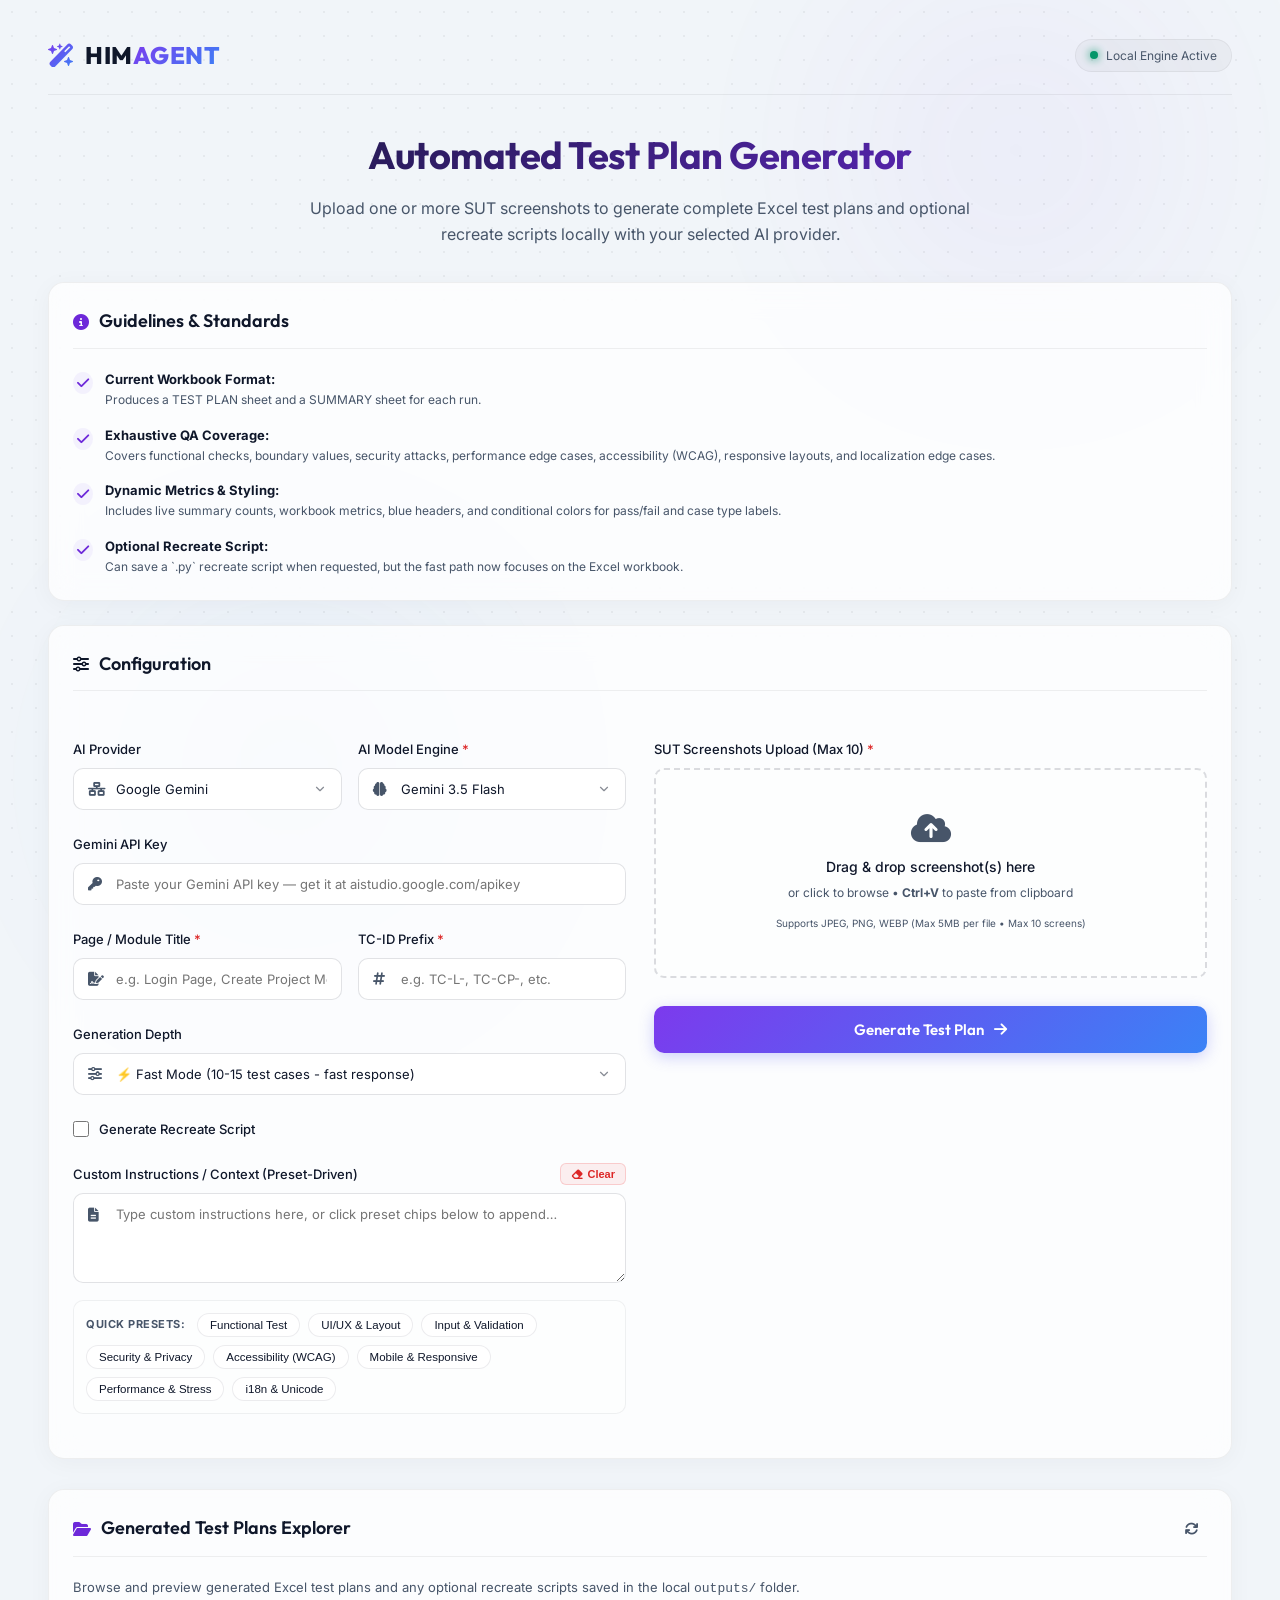
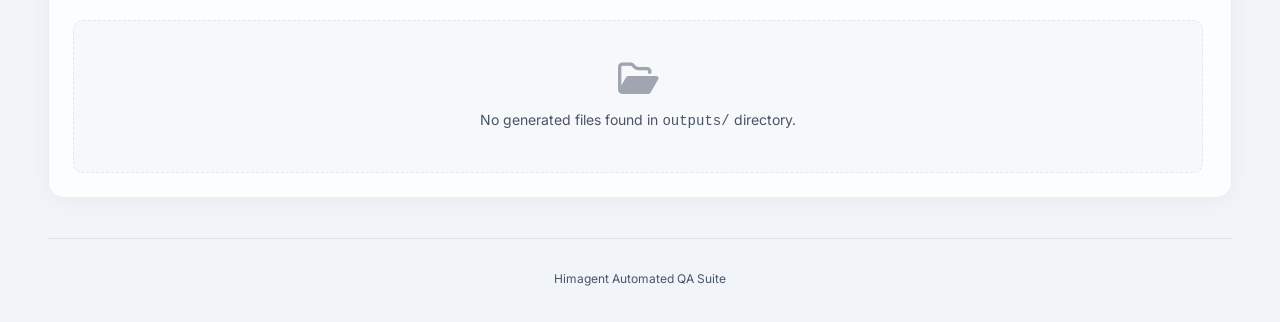
==== commit 146da741: "Update homepage copy and generator flow" ====
--- a/templates/index.html
+++ b/templates/index.html
@@ -3,7 +3,7 @@
   <head>
     <meta charset="UTF-8" />
     <meta name="viewport" content="width=device-width, initial-scale=1.0" />
-    <title>Himagent — Local Test Plan Generator</title>
+    <title>Himagent - Local Test Plan Generator</title>
     <!-- Google Fonts -->
     <link rel="preconnect" href="https://fonts.googleapis.com" />
     <link rel="preconnect" href="https://fonts.gstatic.com" crossorigin />
@@ -17,7 +17,37 @@
       href="https://cdnjs.cloudflare.com/ajax/libs/font-awesome/6.4.0/css/all.min.css"
     />
     <!-- Custom Style Sheet -->
-    <link rel="stylesheet" href="/static/style.css" />
+    <link rel="stylesheet" href="/static/style.css?v=1781522016" />
+    <style>
+      .instructions-header {
+        display: flex;
+        justify-content: space-between;
+        align-items: center;
+        margin-bottom: 8px;
+      }
+
+      .instructions-label {
+        margin-bottom: 0;
+      }
+
+      .header-actions {
+        display: flex;
+        align-items: center;
+        gap: 12px;
+      }
+
+      .toast-container {
+        position: fixed;
+        top: 20px;
+        right: 20px;
+        z-index: 99999;
+        display: flex;
+        flex-direction: column;
+        gap: 10px;
+        max-width: 420px;
+        pointer-events: none;
+      }
+    </style>
   </head>
 
   <body>
@@ -30,13 +60,11 @@
       <header class="app-header">
         <div class="logo-area">
           <i class="fa-solid fa-wand-magic-sparkles logo-icon"></i>
-          <span class="logo-text">HIM<span class="accent-text">AGENT</span></span>
-        </div>
-        <div style="display: flex; align-items: center; gap: 12px">
-          <a href="/dashboard" class="header-nav-link">
-            <i class="fa-solid fa-chart-bar"></i>
-            <span>Dashboard</span>
-          </a>
+          <span class="logo-text"
+            >HIM<span class="accent-text">AGENT</span></span
+          >
+        </div>
+        <div class="header-actions">
           <div class="badge-status">
             <span class="status-indicator online"></span>
             <span>Local Engine Active</span>
@@ -49,8 +77,9 @@
         <section class="hero-section">
           <h1 class="hero-title">Automated Test Plan Generator</h1>
           <p class="hero-subtitle">
-            Upload any SUT screenshot to generate complete Excel test plans
-            and element matrices locally using Gemini.
+            Upload one or more SUT screenshots to generate complete Excel test
+            plans and optional recreate scripts locally with your selected AI
+            provider.
           </p>
         </section>
 
@@ -66,40 +95,39 @@
               <li>
                 <i class="fa-solid fa-check"></i>
                 <div>
-                  <strong>Standard 2-Sheet Excel Format:</strong>
-                  <p>
-                    Produces sheets: TEST PLAN and SUMMARY.
-                  </p>
+                  <strong>Current Workbook Format:</strong>
+                  <p>Produces a TEST PLAN sheet and a SUMMARY sheet for each run.</p>
                 </div>
               </li>
               <li>
                 <i class="fa-solid fa-check"></i>
                 <div>
-                  <strong>Exhaustive QA Scenarios:</strong>
+                  <strong>Exhaustive QA Coverage:</strong>
                   <p>
-                    Covers functional checks, boundary values, security attacks, performance edge cases, accessibility (WCAG), and responsive layouts.
+                    Covers functional checks, boundary values, security attacks,
+                    performance edge cases, accessibility (WCAG), responsive
+                    layouts, and localization edge cases.
                   </p>
                 </div>
               </li>
               <li>
                 <i class="fa-solid fa-check"></i>
                 <div>
-                  <strong>Formulas & Styling:</strong>
+                  <strong>Dynamic Metrics & Styling:</strong>
                   <p>
-                    Includes dynamic Excel counts (COUNTIF, SUM) and standard
-                    colors (blue headers, conditional colors for
-                    Pass/Fail/Positive/Negative).
+                    Includes live summary counts, workbook metrics, blue
+                    headers, and conditional colors for pass/fail and case
+                    type labels.
                   </p>
                 </div>
               </li>
               <li>
                 <i class="fa-solid fa-check"></i>
                 <div>
-                  <strong>Python Script:</strong>
+                  <strong>Optional Recreate Script:</strong>
                   <p>
-                    Saves a `.py` script that contains all generated test cases
-                    inside lists of tuples, capable of re-building the
-                    spreadsheet.
+                    Can save a `.py` recreate script when requested, but the
+                    fast path now focuses on the Excel workbook.
                   </p>
                 </div>
               </li>
@@ -144,12 +172,35 @@
                 <i class="fa-solid fa-circle-check"></i>
               </div>
               <h2 class="success-title">Generation Successful!</h2>
-              <p class="success-subtitle">
-                Your Excel workbook and Python script are ready.
-              </p>
-            </div>
-
-            <div class="metrics-grid" style="grid-template-columns: repeat(2, 1fr);">
+              <p class="success-subtitle">Your workbook and download files are ready.</p>
+            </div>
+
+            <!-- Local style moved from inline to avoid inline-styles warning -->
+            <style>
+              /* Scoped style for this metrics grid */
+              .metrics-grid.two-columns {
+                grid-template-columns: repeat(2, 1fr);
+              }
+              .hidden {
+                display: none;
+              }
+              .btn-secondary {
+                background: rgba(99, 102, 241, 0.12);
+                color: #4f46e5;
+                border: 1px solid rgba(99, 102, 241, 0.3);
+                box-shadow: none;
+              }
+              .api-key-row {
+                display: flex;
+                justify-content: space-between;
+                align-items: center;
+                margin-bottom: 8px;
+              }
+              .api-key-row label {
+                margin-bottom: 0;
+              }
+            </style>
+            <div class="metrics-grid two-columns">
               <div class="metric-card">
                 <span class="metric-num" id="statCases">-</span>
                 <span class="metric-label">Test Cases</span>
@@ -167,16 +218,16 @@
                   <span class="file-name" id="xlsxFilename"
                     >testplan_custom.xlsx</span
                   >
-                  <span class="file-dir">Saved locally in d:\QODER\</span>
-                </div>
-              </div>
-              <div class="file-item">
+                  <span class="file-dir">Saved locally in outputs/</span>
+                </div>
+              </div>
+              <div class="file-item hidden" id="pyFileRow">
                 <i class="fa-solid fa-file-code file-icon python"></i>
                 <div class="file-info">
                   <span class="file-name" id="pyFilename"
                     >testplan_custom.py</span
                   >
-                  <span class="file-dir">Saved locally in d:\QODER\</span>
+                  <span class="file-dir">Saved locally in outputs/</span>
                 </div>
               </div>
             </div>
@@ -184,18 +235,13 @@
             <div class="result-actions">
               <a id="downloadBtn" href="#" class="btn-success">
                 <i class="fa-solid fa-circle-arrow-down btn-icon"></i>
-                <span>Download Excel File</span>
+                <span>Download Workbook</span>
               </a>
               <a
                 id="downloadPyBtn"
                 href="#"
-                class="btn-success"
-                style="
-                  background: rgba(99, 102, 241, 0.12);
-                  color: #4f46e5;
-                  border: 1px solid rgba(99, 102, 241, 0.3);
-                  box-shadow: none;
-                "
+                class="btn-success btn-secondary hidden"
+                aria-hidden="true"
               >
                 <i class="fa-solid fa-file-code btn-icon"></i>
                 <span>Download Script</span>
@@ -248,22 +294,9 @@
 
             <!-- API Key / Token input -->
             <div class="form-group">
-              <div
-                style="
-                  display: flex;
-                  justify-content: space-between;
-                  align-items: center;
-                  margin-bottom: 8px;
-                "
-              >
-                <label for="api_key" id="api_key_label" style="margin-bottom: 0"
-                  >Gemini API Key</label
-                >
-                <span
-                  id="apiKeyStatus"
-                  class="api-key-status"
-                  style="display: none"
-                ></span>
+              <div class="api-key-row">
+                <label for="api_key" id="api_key_label">Gemini API Key</label>
+                <span id="apiKeyStatus" class="api-key-status"></span>
               </div>
               <div class="input-wrapper">
                 <i class="fa-solid fa-key field-icon"></i>
@@ -321,22 +354,34 @@
                 <div class="input-wrapper">
                   <i class="fa-solid fa-sliders field-icon"></i>
                   <select id="gen_depth" name="gen_depth">
-                    <option value="fast" selected>⚡ Fast Mode (15-20 test cases - fast response)</option>
-                    <option value="exhaustive">🔍 Exhaustive Mode (50-80 test cases - detailed response)</option>
+                    <option value="fast" selected>
+                      ⚡ Fast Mode (10-15 test cases - fast response)
+                    </option>
+                    <option value="ultra">
+                      🚀 Ultra Fast Mode (5-8 test cases - quickest response)
+                    </option>
+                    <option value="exhaustive">
+                      🔍 Exhaustive Mode (50-80 test cases - detailed response)
+                    </option>
                   </select>
                 </div>
               </div>
             </div>
+            <div class="form-row">
+              <div class="form-group half-width">
+                <label class="checkbox-label" for="generate_script">
+                  <input
+                    type="checkbox"
+                    id="generate_script"
+                    name="generate_script"
+                  />
+                  Generate Recreate Script
+                </label>
+              </div>
+            </div>
             <div class="form-group" id="instructionsGroup">
-              <div
-                style="
-                  display: flex;
-                  justify-content: space-between;
-                  align-items: center;
-                  margin-bottom: 8px;
-                "
-              >
-                <label for="instructions" style="margin-bottom: 0"
+              <div class="instructions-header">
+                <label for="instructions" class="instructions-label"
                   >Custom Instructions / Context (Preset-Driven)</label
                 >
                 <button
@@ -494,7 +539,7 @@
             </button>
           </h2>
           <p class="library-subtitle">
-            Browse and preview all generated Excel test plans and Python
+            Browse and preview generated Excel test plans and any optional
             recreate scripts saved in the local <code>outputs/</code> folder.
           </p>
 
@@ -508,13 +553,11 @@
             </div>
           </div>
         </div>
-
       </main>
 
       <footer class="app-footer">
         <p>
-          Himagent Automated QA Suite — Designed for Vania Volare Creative
-          Platforms
+          Himagent Automated QA Suite
         </p>
       </footer>
     </div>
@@ -528,7 +571,7 @@
             <i class="fa-solid fa-wand-magic-sparkles magic-icon-spinner"></i>
           </div>
           <h3 id="loaderTitle">Generating Test Plan</h3>
-          <p id="loaderSubtitle" style="display: none"></p>
+          <p id="loaderSubtitle" class="hidden"></p>
         </div>
 
         <!-- Modern Stepper Indicator -->
@@ -567,6 +610,13 @@
     </div>
 
     <!-- File Preview Modal -->
+    <style>
+      .btn-preview-action.save {
+        background: rgba(34, 197, 94, 0.12);
+        color: #22c55e;
+        border: 1px solid rgba(34, 197, 94, 0.3);
+      }
+    </style>
     <div id="previewModal" class="modal-overlay hidden">
       <div class="modal-content preview-content">
         <div class="preview-header">
@@ -587,8 +637,8 @@
             </button>
             <button
               id="previewSaveBtn"
+              type="button"
               class="btn-preview-action save hidden"
-              style="background: rgba(34, 197, 94, 0.12); color: #22c55e; border: 1px solid rgba(34, 197, 94, 0.3);"
               title="Save changes to Excel"
             >
               <i class="fa-solid fa-floppy-disk"></i> <span>Save Changes</span>
@@ -682,21 +732,8 @@
       </div>
     </div>
 
-    <script src="/static/app.js"></script>
+    <script src="/static/app.js?v=1781522016"></script>
     <!-- Toast Notification Container -->
-    <div
-      id="toastContainer"
-      style="
-        position: fixed;
-        top: 20px;
-        right: 20px;
-        z-index: 99999;
-        display: flex;
-        flex-direction: column;
-        gap: 10px;
-        max-width: 420px;
-        pointer-events: none;
-      "
-    ></div>
+    <div id="toastContainer" class="toast-container"></div>
   </body>
 </html>
--- a/static/style.css
+++ b/static/style.css
@@ -23,7 +23,67 @@
   --font-body: "Inter", sans-serif;
   --border-radius-lg: 16px;
   --border-radius-md: 10px;
+  --border-radius-sm: 8px;
   --transition-smooth: all 0.3s cubic-bezier(0.4, 0, 0.2, 1);
+
+  /* Box shadows */
+  --shadow-sm: 0 2px 8px rgba(15, 23, 42, 0.06);
+  --shadow-md: 0 4px 24px rgba(15, 23, 42, 0.04);
+  --shadow-lg: 0 12px 30px rgba(15, 23, 42, 0.08);
+  --shadow-accent: 0 4px 15px rgba(99, 102, 241, 0.3);
+  --shadow-accent-lg: 0 8px 25px rgba(99, 102, 241, 0.45);
+  --shadow-success: 0 4px 12px rgba(16, 185, 129, 0.3);
+  --shadow-success-lg: 0 8px 20px rgba(16, 185, 129, 0.45);
+
+  /* Accent shadow */
+  --shadow-accent-sm: 0 2px 8px var(--color-accent-glow);
+  --shadow-accent-md: 0 4px 12px var(--color-accent-glow);
+}
+
+/* ============================================================================
+   ACCESSIBILITY: REDUCED MOTION
+============================================================================ */
+@media (prefers-reduced-motion: reduce) {
+  *,
+  *::before,
+  *::after {
+    animation-duration: 0.01ms !important;
+    animation-iteration-count: 1 !important;
+    transition-duration: 0.01ms !important;
+    scroll-behavior: auto !important;
+  }
+}
+
+/* ============================================================================
+   UTILITY CLASSES
+============================================================================ */
+
+/* Reusable glass effect (no padding, used by compositors) */
+.glass-effect {
+  background: var(--bg-card);
+  border: 1px solid var(--border-card);
+  -webkit-backdrop-filter: blur(15px);
+  backdrop-filter: blur(15px);
+  border-radius: var(--border-radius-lg);
+  box-shadow: var(--shadow-md);
+}
+
+/* Reusable text gradient */
+.text-gradient {
+  background: linear-gradient(
+    135deg,
+    var(--color-gradient-start) 0%,
+    var(--color-gradient-end) 100%
+  );
+  -webkit-background-clip: text;
+  background-clip: text;
+  -webkit-text-fill-color: transparent;
+}
+
+/* Reusable card hover accent border */
+.card-hover-accent:hover {
+  border-color: rgba(109, 40, 217, 0.15);
+  box-shadow: var(--shadow-lg);
 }
 
 /* ============================================================================
@@ -63,7 +123,7 @@
   position: fixed;
   border-radius: 50%;
   filter: blur(120px);
-  opacity: 0.12; /* Subtle ambient glow in Day Mode */
+  opacity: 0.12;
   z-index: -2;
   pointer-events: none;
 }
@@ -79,6 +139,7 @@
   top: -50px;
   right: 5%;
   animation: orbFloat1 25s infinite alternate ease-in-out;
+  will-change: transform;
 }
 
 .orb-2 {
@@ -92,6 +153,7 @@
   bottom: -100px;
   left: 5%;
   animation: orbFloat2 30s infinite alternate ease-in-out;
+  will-change: transform;
 }
 
 @keyframes orbFloat1 {
@@ -259,12 +321,12 @@
   border-radius: var(--border-radius-lg);
   padding: 24px;
   transition: var(--transition-smooth);
-  box-shadow: 0 4px 24px rgba(15, 23, 42, 0.04);
+  box-shadow: var(--shadow-md);
 }
 
 .glass-card:hover {
   border-color: rgba(109, 40, 217, 0.15);
-  box-shadow: 0 12px 30px rgba(15, 23, 42, 0.08);
+  box-shadow: var(--shadow-lg);
 }
 
 .card-title {
@@ -309,6 +371,22 @@
   margin-bottom: 8px;
   color: var(--color-text-main);
   font-size: 13px;
+}
+
+.checkbox-label {
+  display: flex;
+  align-items: center;
+  gap: 10px;
+  margin-bottom: 0;
+  cursor: pointer;
+}
+
+.checkbox-label input[type="checkbox"] {
+  width: 16px;
+  height: 16px;
+  margin: 0;
+  accent-color: var(--color-accent);
+  flex: 0 0 auto;
 }
 
 .required {
@@ -509,6 +587,7 @@
   align-items: center;
   gap: 6px;
   font-weight: 500;
+  -webkit-backdrop-filter: blur(5px);
   backdrop-filter: blur(5px);
   transition: var(--transition-smooth);
   z-index: 20;
@@ -900,7 +979,7 @@
   padding: 10px;
   max-height: 240px;
   overflow-y: auto;
-  margin-bottom: 50px; /* Leave space for remove button */
+  margin-bottom: 50px;
 }
 
 .preview-item {
@@ -934,6 +1013,7 @@
   left: 0;
   width: 100%;
   background: rgba(255, 255, 255, 0.88);
+  -webkit-backdrop-filter: blur(4px);
   backdrop-filter: blur(4px);
   color: var(--color-text-muted);
   font-size: 9px;
@@ -988,9 +1068,9 @@
   left: 0;
   width: 100vw;
   height: 100vh;
-  background: rgba(255, 255, 255, 0.2); /* Light glass effect */
+  background: rgba(255, 255, 255, 0.2);
+  -webkit-backdrop-filter: blur(8px);
   backdrop-filter: blur(8px);
-  -webkit-backdrop-filter: blur(8px);
   display: flex;
   align-items: center;
   justify-content: center;
@@ -1504,9 +1584,177 @@
   background: rgba(15, 23, 42, 0.08);
 }
 
-/* ============================================================================
-   PREVIEW MODAL SPECIFICS
-============================================================================ */
+.btn-lib-action.delete {
+  background: none;
+  color: var(--color-danger);
+  border: 1px solid rgba(220, 38, 38, 0.15);
+  padding: 6px 10px;
+}
+
+.btn-lib-action.delete:hover {
+  background: rgba(220, 38, 38, 0.08);
+  border-color: rgba(220, 38, 38, 0.35);
+}
+
+/* ── Tree Accordion ── */
+.lib-module-block {
+  border: 1px solid rgba(15, 23, 42, 0.08);
+  border-radius: var(--border-radius-md);
+  background: rgba(255,255,255,0.9);
+  overflow: hidden;
+  transition: box-shadow 0.2s;
+}
+
+.lib-module-block:hover {
+  box-shadow: 0 4px 16px rgba(15, 23, 42, 0.06);
+}
+
+.lib-module-header {
+  display: flex;
+  align-items: center;
+  gap: 10px;
+  padding: 12px 16px;
+  cursor: pointer;
+  -webkit-user-select: none;
+  user-select: none;
+  background: rgba(109, 40, 217, 0.03);
+  border-bottom: 1px solid rgba(15, 23, 42, 0.06);
+  transition: background 0.15s;
+}
+
+.lib-module-header:hover {
+  background: rgba(109, 40, 217, 0.07);
+}
+
+.lib-folder-icon {
+  color: #f59e0b;
+  font-size: 15px;
+}
+
+.lib-module-title {
+  font-weight: 700;
+  font-size: 13px;
+  color: var(--color-text-main);
+  display: flex;
+  align-items: center;
+  gap: 8px;
+  flex: 1;
+}
+
+.lib-module-meta {
+  font-size: 11px;
+  color: var(--color-text-muted);
+  background: rgba(15, 23, 42, 0.05);
+  padding: 2px 8px;
+  border-radius: 20px;
+}
+
+.lib-chevron {
+  font-size: 11px;
+  color: var(--color-text-muted);
+  transition: transform 0.2s ease;
+}
+
+.lib-module-body {
+  padding: 8px 12px 12px;
+  display: flex;
+  flex-direction: column;
+  gap: 6px;
+}
+
+/* Sub-folder (excel / scripts) */
+.lib-subfolder-block {
+  border-radius: 8px;
+  border: 1px solid rgba(15, 23, 42, 0.06);
+  overflow: hidden;
+}
+
+.lib-subfolder-header {
+  display: flex;
+  align-items: center;
+  gap: 8px;
+  padding: 8px 14px;
+  cursor: pointer;
+  background: rgba(15, 23, 42, 0.02);
+  -webkit-user-select: none;
+  user-select: none;
+  transition: background 0.15s;
+  font-size: 12px;
+  font-weight: 600;
+  color: var(--color-text-main);
+}
+
+.lib-subfolder-header:hover {
+  background: rgba(15, 23, 42, 0.05);
+}
+
+.lib-subfolder-header .excel {
+  color: #16a34a;
+}
+
+.lib-subfolder-header .python {
+  color: #2563eb;
+}
+
+.lib-sub-count {
+  margin-left: 4px;
+  font-size: 10px;
+  background: rgba(15, 23, 42, 0.07);
+  border-radius: 12px;
+  padding: 1px 7px;
+  color: var(--color-text-muted);
+}
+
+.lib-sub-chevron {
+  margin-left: auto;
+  font-size: 10px;
+  color: var(--color-text-muted);
+  transition: transform 0.2s ease;
+}
+
+.lib-subfolder-body {
+  display: flex;
+  flex-direction: column;
+  gap: 0;
+  border-top: 1px solid rgba(15, 23, 42, 0.06);
+  max-height: 480px;
+  overflow-y: auto;
+}
+
+/* Custom premium scrollbar for subfolder bodies */
+.lib-subfolder-body::-webkit-scrollbar {
+  width: 6px;
+}
+.lib-subfolder-body::-webkit-scrollbar-track {
+  background: transparent;
+}
+.lib-subfolder-body::-webkit-scrollbar-thumb {
+  background: rgba(109, 40, 217, 0.15);
+  border-radius: 99px;
+}
+.lib-subfolder-body::-webkit-scrollbar-thumb:hover {
+  background: rgba(109, 40, 217, 0.3);
+}
+
+/* Individual file row */
+.lib-file-row {
+  display: flex;
+  align-items: center;
+  justify-content: space-between;
+  padding: 9px 14px;
+  border-bottom: 1px solid rgba(15, 23, 42, 0.04);
+  transition: background 0.15s;
+}
+
+.lib-file-row:last-child {
+  border-bottom: none;
+}
+
+.lib-file-row:hover {
+  background: rgba(109, 40, 217, 0.03);
+}
+
+
 .preview-content {
   max-width: 95vw;
   width: 1200px;
@@ -1699,6 +1947,7 @@
   color: #4b5563;
   text-align: center;
   width: 36px;
+  -webkit-user-select: none;
   user-select: none;
 }
 
@@ -1849,286 +2098,6 @@
 }
 
 /* ============================================================================
-   HEADER NAV LINK (Dashboard)
-============================================================================ */
-.header-nav-link {
-  display: inline-flex;
-  align-items: center;
-  gap: 6px;
-  padding: 6px 14px;
-  background: rgba(109, 40, 217, 0.08);
-  border: 1px solid rgba(109, 40, 217, 0.2);
-  border-radius: 8px;
-  color: var(--color-accent);
-  font-family: var(--font-body);
-  font-size: 13px;
-  font-weight: 600;
-  text-decoration: none;
-  transition: var(--transition-smooth);
-}
-.header-nav-link:hover {
-  background: rgba(109, 40, 217, 0.15);
-  border-color: rgba(109, 40, 217, 0.4);
-  transform: translateY(-1px);
-}
-
-/* ============================================================================
-   DASHBOARD PAGE STYLES
-============================================================================ */
-.dashboard-grid {
-  display: grid;
-  grid-template-columns: repeat(auto-fit, minmax(240px, 1fr));
-  gap: 24px;
-  margin-bottom: 32px;
-}
-.stat-card {
-  background: var(--bg-card);
-  border: 1px solid var(--border-card);
-  border-radius: var(--border-radius-lg);
-  padding: 26px 24px;
-  display: flex;
-  flex-direction: column;
-  gap: 12px;
-  box-shadow: 0 8px 32px rgba(15, 23, 42, 0.03);
-  transition: var(--transition-smooth);
-  backdrop-filter: blur(16px);
-  -webkit-backdrop-filter: blur(16px);
-  position: relative;
-  overflow: hidden;
-}
-.stat-card::before {
-  content: "";
-  position: absolute;
-  top: 0;
-  left: 0;
-  width: 100%;
-  height: 4px;
-  background: linear-gradient(
-    90deg,
-    var(--color-gradient-start),
-    var(--color-gradient-end)
-  );
-  opacity: 0.85;
-}
-.stat-card:hover {
-  transform: translateY(-5px);
-  border-color: rgba(109, 40, 217, 0.25);
-  box-shadow: 0 16px 36px rgba(109, 40, 217, 0.08);
-}
-.stat-icon {
-  font-size: 32px;
-  background: linear-gradient(
-    135deg,
-    var(--color-gradient-start),
-    var(--color-gradient-end)
-  );
-  -webkit-background-clip: text;
-  -webkit-text-fill-color: transparent;
-  background-clip: text;
-  margin-bottom: 4px;
-}
-.stat-value {
-  font-family: var(--font-heading);
-  font-size: 38px;
-  font-weight: 800;
-  color: var(--color-text-main);
-  line-height: 1;
-  letter-spacing: -1px;
-}
-.stat-label {
-  font-size: 11px;
-  font-weight: 600;
-  color: var(--color-text-muted);
-  text-transform: uppercase;
-  letter-spacing: 0.08em;
-}
-
-/* Chart */
-.chart-card {
-  background: var(--bg-card);
-  border: 1px solid var(--border-card);
-  border-radius: var(--border-radius-lg);
-  padding: 24px;
-  box-shadow: 0 8px 32px rgba(15, 23, 42, 0.03);
-  backdrop-filter: blur(16px);
-  -webkit-backdrop-filter: blur(16px);
-  margin-bottom: 28px;
-  transition: var(--transition-smooth);
-}
-.chart-card:hover {
-  border-color: rgba(109, 40, 217, 0.15);
-  box-shadow: 0 12px 30px rgba(15, 23, 42, 0.06);
-}
-.chart-title {
-  font-family: var(--font-heading);
-  font-size: 16px;
-  font-weight: 700;
-  color: var(--color-text-main);
-  margin-bottom: 24px;
-  display: flex;
-  align-items: center;
-  gap: 10px;
-  letter-spacing: -0.3px;
-}
-.bar-chart-container {
-  display: flex;
-  align-items: flex-end;
-  gap: 10px;
-  height: 160px;
-  padding: 0 6px 10px 6px;
-  position: relative;
-  background: rgba(255, 255, 255, 0.25);
-  border-radius: var(--border-radius-md);
-  border: 1px dashed rgba(15, 23, 42, 0.05);
-}
-.bar-chart-container::before {
-  content: "";
-  position: absolute;
-  left: 0;
-  right: 0;
-  bottom: 10px;
-  height: 1px;
-  background: rgba(15, 23, 42, 0.08);
-}
-.bar-col {
-  flex: 1;
-  display: flex;
-  flex-direction: column;
-  align-items: center;
-  gap: 6px;
-  height: 100%;
-  justify-content: flex-end;
-}
-.bar-fill {
-  width: 60%;
-  max-width: 35px;
-  border-radius: 6px 6px 0 0;
-  background: linear-gradient(
-    180deg,
-    var(--color-gradient-start),
-    var(--color-gradient-end)
-  );
-  min-height: 4px;
-  transition: height 0.8s cubic-bezier(0.34, 1.56, 0.64, 1);
-  position: relative;
-  cursor: pointer;
-  box-shadow: 0 2px 10px rgba(109, 40, 217, 0.15);
-}
-.bar-fill:hover {
-  background: linear-gradient(180deg, #8b5cf6, #3b82f6);
-  box-shadow: 0 4px 15px rgba(109, 40, 217, 0.35);
-  transform: scaleX(1.05);
-}
-.bar-fill:hover::after {
-  content: attr(data-value);
-  position: absolute;
-  top: -28px;
-  left: 50%;
-  transform: translateX(-50%);
-  background: var(--color-text-main);
-  color: #fff;
-  font-size: 10px;
-  font-weight: 600;
-  padding: 4px 8px;
-  border-radius: 6px;
-  white-space: nowrap;
-  pointer-events: none;
-  box-shadow: 0 4px 10px rgba(0, 0, 0, 0.1);
-  z-index: 10;
-}
-.bar-label {
-  font-size: 9px;
-  font-weight: 500;
-  color: var(--color-text-muted);
-  text-align: center;
-  white-space: nowrap;
-  overflow: hidden;
-  text-overflow: ellipsis;
-  max-width: 100%;
-  margin-top: 4px;
-}
-
-/* Dashboard Row grid system */
-.dashboard-row {
-  display: grid;
-  grid-template-columns: 1fr;
-  gap: 24px;
-  margin-bottom: 28px;
-}
-.flex-card {
-  margin-bottom: 0;
-  display: flex;
-  flex-direction: column;
-}
-
-/* Scroll wrapper for dashboard table */
-.table-scroll-container {
-  overflow-x: auto;
-  width: 100%;
-}
-
-/* Recent files table on dashboard */
-.dash-files-table {
-  width: 100%;
-  border-collapse: collapse;
-  font-size: 13px;
-  min-width: 450px;
-}
-.dash-files-table th {
-  text-align: left;
-  padding: 10px 12px;
-  font-weight: 600;
-  font-size: 11px;
-  text-transform: uppercase;
-  letter-spacing: 0.05em;
-  color: var(--color-text-muted);
-  border-bottom: 1.5px solid rgba(15, 23, 42, 0.06);
-}
-.dash-files-table td {
-  padding: 12px;
-  border-bottom: 1px solid rgba(15, 23, 42, 0.04);
-  color: var(--color-text-main);
-  vertical-align: middle;
-}
-.dash-files-table tr:last-child td {
-  border-bottom: none;
-}
-.dash-files-table tr:hover td {
-  background: rgba(109, 40, 217, 0.03);
-}
-.dash-empty {
-  text-align: center;
-  padding: 50px 20px;
-  color: var(--color-text-muted);
-  font-style: italic;
-}
-.dash-back-btn {
-  display: inline-flex;
-  align-items: center;
-  gap: 8px;
-  padding: 10px 20px;
-  background: linear-gradient(
-    135deg,
-    var(--color-gradient-start),
-    var(--color-gradient-end)
-  );
-  color: #fff;
-  border-radius: 10px;
-  text-decoration: none;
-  font-weight: 600;
-  font-size: 14px;
-  transition: var(--transition-smooth);
-  border: none;
-  cursor: pointer;
-  margin-bottom: 28px;
-}
-.dash-back-btn:hover {
-  opacity: 0.9;
-  transform: translateY(-1px);
-  box-shadow: 0 6px 20px rgba(109, 40, 217, 0.3);
-}
-
-/* ============================================================================
    DELETE CONFIRMATION MODAL
 ============================================================================ */
 .delete-modal-content {
@@ -2325,11 +2294,7 @@
 ============================================================================ */
 @media (max-width: 820px) {
   .app-container {
-    padding: 20px 20px;
-  }
-  .dashboard-row {
-    grid-template-columns: 1fr;
-    gap: 20px;
+    padding: 20px;
   }
   .main-form {
     display: block;
@@ -2341,35 +2306,20 @@
 }
 @media (max-width: 600px) {
   .app-container {
-    padding: 16px 16px;
-  }
-  .dashboard-grid {
-    grid-template-columns: 1fr;
-    gap: 16px;
+    padding: 16px;
   }
   .hero-title {
     font-size: 30px;
   }
-  .bar-chart-container {
-    height: 130px;
-    gap: 6px;
-  }
-  .bar-label {
-    font-size: 8px;
-  }
-  .main-form {
-    display: block;
-  }
-  .form-row {
-    flex-direction: column;
-    gap: 0;
-  }
   .metrics-grid {
     grid-template-columns: repeat(2, 1fr);
   }
-  .btn-primary,
+  .btn-primary {
+    padding: 12px 16px;
+    font-size: 13px;
+  }
   .btn-secondary {
-    padding: 12px 16px;
+    padding: 9px 16px;
     font-size: 13px;
   }
 }
@@ -2487,6 +2437,7 @@
   gap: 12px;
   padding: 14px 18px;
   border-radius: 10px;
+  -webkit-backdrop-filter: blur(12px);
   backdrop-filter: blur(12px);
   border: 1px solid;
   font-family: "Calibri", sans-serif;
@@ -2778,8 +2729,8 @@
   right: 0;
   margin-top: 6px;
   background: rgba(255, 255, 255, 0.95);
+  -webkit-backdrop-filter: blur(16px);
   backdrop-filter: blur(16px);
-  -webkit-backdrop-filter: blur(16px);
   border: 1px solid rgba(15, 23, 42, 0.1);
   border-radius: var(--border-radius-md);
   box-shadow: 0 10px 25px rgba(0, 0, 0, 0.15);
@@ -2854,4 +2805,4 @@
 }
 .py-operator {
   color: #ff79c6;
-}
+}
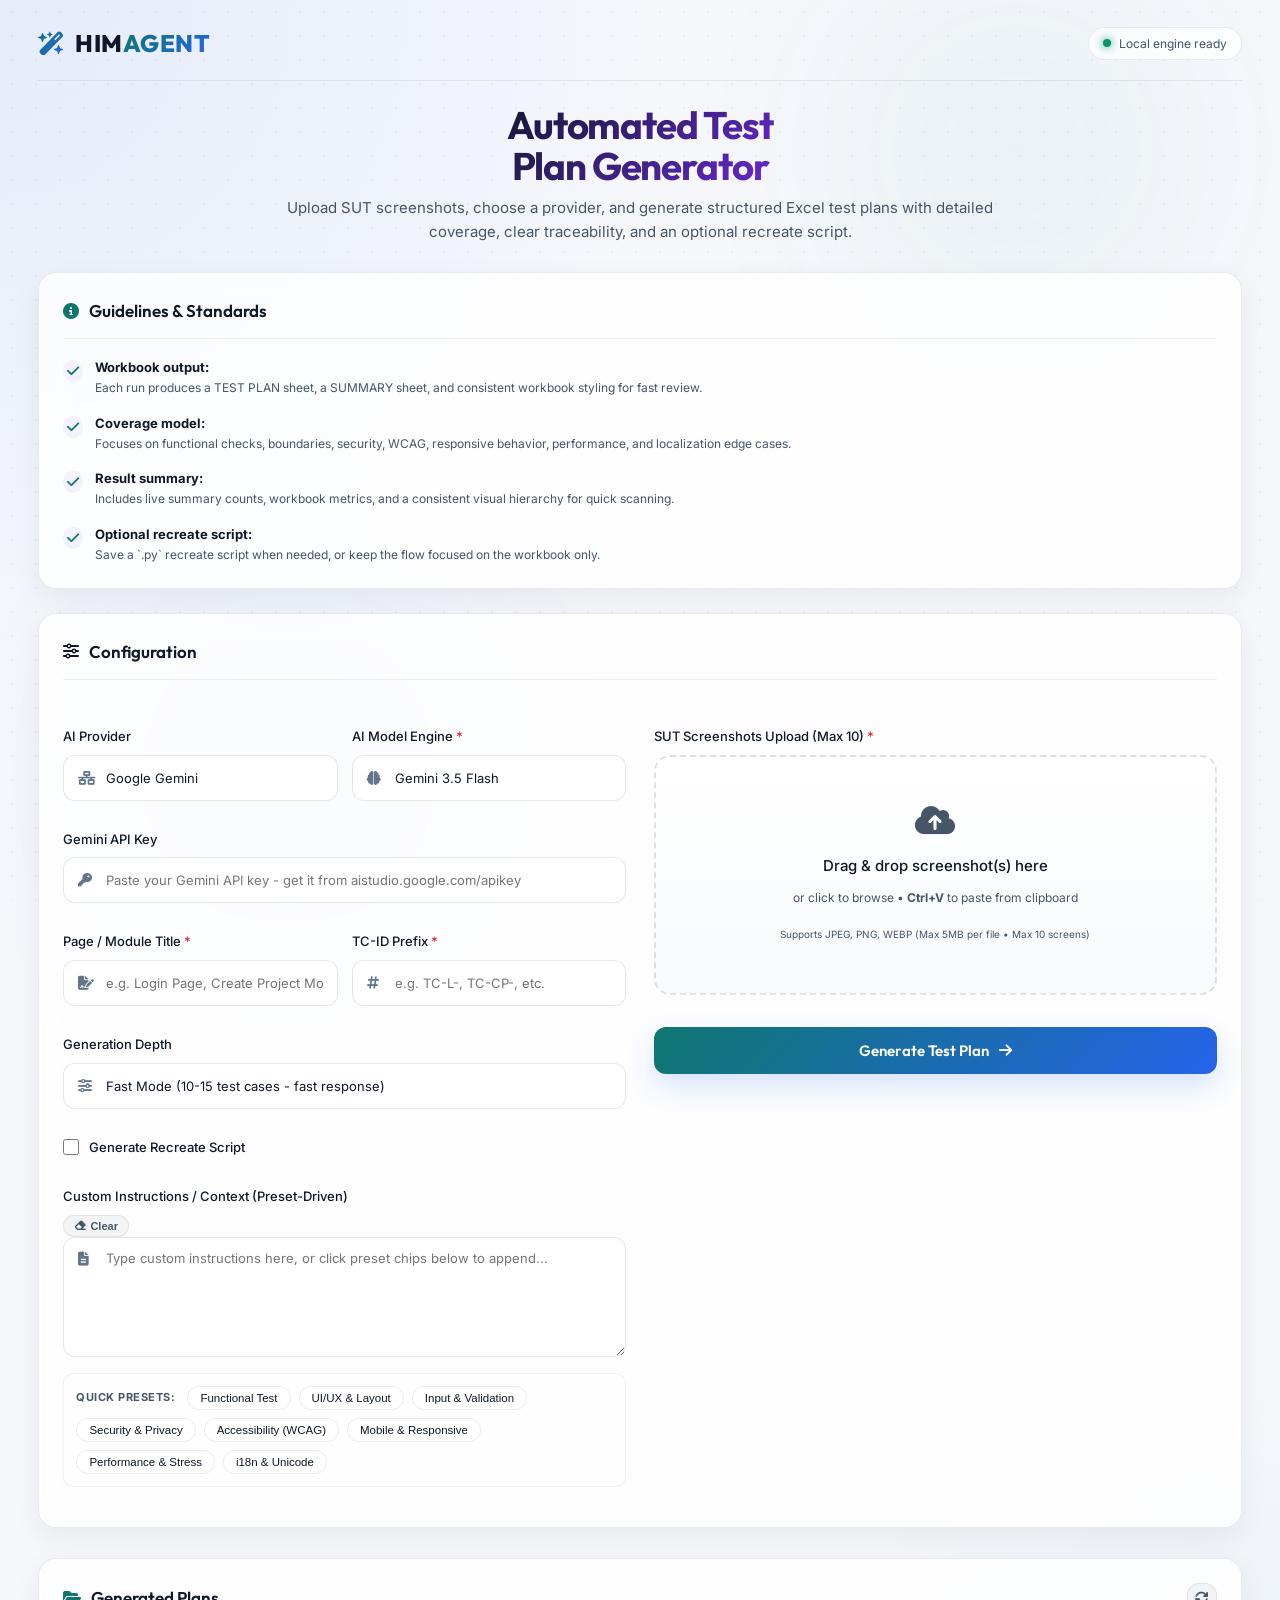
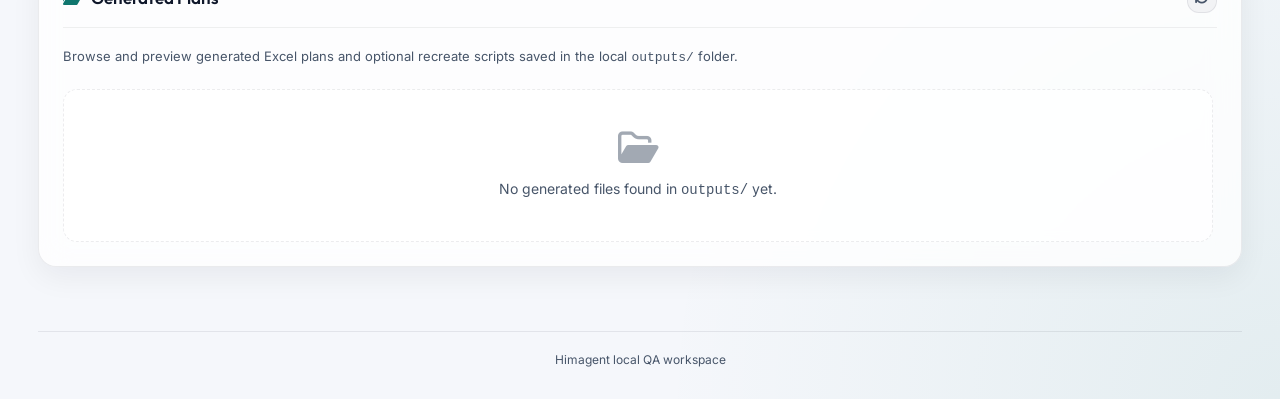
==== commit d5f56dc2: "Improve generation report and workbook preview" ====
--- a/templates/index.html
+++ b/templates/index.html
@@ -17,37 +17,7 @@
       href="https://cdnjs.cloudflare.com/ajax/libs/font-awesome/6.4.0/css/all.min.css"
     />
     <!-- Custom Style Sheet -->
-    <link rel="stylesheet" href="/static/style.css?v=1781522016" />
-    <style>
-      .instructions-header {
-        display: flex;
-        justify-content: space-between;
-        align-items: center;
-        margin-bottom: 8px;
-      }
-
-      .instructions-label {
-        margin-bottom: 0;
-      }
-
-      .header-actions {
-        display: flex;
-        align-items: center;
-        gap: 12px;
-      }
-
-      .toast-container {
-        position: fixed;
-        top: 20px;
-        right: 20px;
-        z-index: 99999;
-        display: flex;
-        flex-direction: column;
-        gap: 10px;
-        max-width: 420px;
-        pointer-events: none;
-      }
-    </style>
+    <link rel="stylesheet" href="/static/style.css?v=1781522017" />
   </head>
 
   <body>
@@ -67,7 +37,7 @@
         <div class="header-actions">
           <div class="badge-status">
             <span class="status-indicator online"></span>
-            <span>Local Engine Active</span>
+            <span>Local engine ready</span>
           </div>
         </div>
       </header>
@@ -77,9 +47,9 @@
         <section class="hero-section">
           <h1 class="hero-title">Automated Test Plan Generator</h1>
           <p class="hero-subtitle">
-            Upload one or more SUT screenshots to generate complete Excel test
-            plans and optional recreate scripts locally with your selected AI
-            provider.
+            Upload SUT screenshots, choose a provider, and generate structured
+            Excel test plans with detailed coverage, clear traceability, and an
+            optional recreate script.
           </p>
         </section>
 
@@ -95,39 +65,41 @@
               <li>
                 <i class="fa-solid fa-check"></i>
                 <div>
-                  <strong>Current Workbook Format:</strong>
-                  <p>Produces a TEST PLAN sheet and a SUMMARY sheet for each run.</p>
+                  <strong>Workbook output:</strong>
+                  <p>
+                    Each run produces a TEST PLAN sheet, a SUMMARY sheet, and
+                    consistent workbook styling for fast review.
+                  </p>
                 </div>
               </li>
               <li>
                 <i class="fa-solid fa-check"></i>
                 <div>
-                  <strong>Exhaustive QA Coverage:</strong>
+                  <strong>Coverage model:</strong>
                   <p>
-                    Covers functional checks, boundary values, security attacks,
-                    performance edge cases, accessibility (WCAG), responsive
-                    layouts, and localization edge cases.
+                    Focuses on functional checks, boundaries, security, WCAG,
+                    responsive behavior, performance, and localization edge
+                    cases.
                   </p>
                 </div>
               </li>
               <li>
                 <i class="fa-solid fa-check"></i>
                 <div>
-                  <strong>Dynamic Metrics & Styling:</strong>
+                  <strong>Result summary:</strong>
                   <p>
-                    Includes live summary counts, workbook metrics, blue
-                    headers, and conditional colors for pass/fail and case
-                    type labels.
+                    Includes live summary counts, workbook metrics, and a
+                    consistent visual hierarchy for quick scanning.
                   </p>
                 </div>
               </li>
               <li>
                 <i class="fa-solid fa-check"></i>
                 <div>
-                  <strong>Optional Recreate Script:</strong>
+                  <strong>Optional recreate script:</strong>
                   <p>
-                    Can save a `.py` recreate script when requested, but the
-                    fast path now focuses on the Excel workbook.
+                    Save a `.py` recreate script when needed, or keep the flow
+                    focused on the workbook only.
                   </p>
                 </div>
               </li>
@@ -142,8 +114,8 @@
               ></i>
               Generating Test Plan...
             </h2>
-            <p class="progress-sub">
-              Executing LLM vision analysis and local openpyxl compilation.
+              <p class="progress-sub">
+              Running AI vision analysis and writing the workbook locally.
             </p>
 
             <div class="progress-bar-container">
@@ -172,42 +144,47 @@
                 <i class="fa-solid fa-circle-check"></i>
               </div>
               <h2 class="success-title">Generation Successful!</h2>
-              <p class="success-subtitle">Your workbook and download files are ready.</p>
-            </div>
-
-            <!-- Local style moved from inline to avoid inline-styles warning -->
-            <style>
-              /* Scoped style for this metrics grid */
-              .metrics-grid.two-columns {
-                grid-template-columns: repeat(2, 1fr);
-              }
-              .hidden {
-                display: none;
-              }
-              .btn-secondary {
-                background: rgba(99, 102, 241, 0.12);
-                color: #4f46e5;
-                border: 1px solid rgba(99, 102, 241, 0.3);
-                box-shadow: none;
-              }
-              .api-key-row {
-                display: flex;
-                justify-content: space-between;
-                align-items: center;
-                margin-bottom: 8px;
-              }
-              .api-key-row label {
-                margin-bottom: 0;
-              }
-            </style>
-            <div class="metrics-grid two-columns">
+              <p class="success-subtitle">
+                Your workbook is ready with structured test coverage and
+                downloadable artifacts.
+              </p>
+            </div>
+
+            <div class="metrics-grid metrics-grid--four">
               <div class="metric-card">
                 <span class="metric-num" id="statCases">-</span>
                 <span class="metric-label">Test Cases</span>
               </div>
               <div class="metric-card">
-                <span class="metric-num">2</span>
+                <span class="metric-num" id="statChecklist">-</span>
+                <span class="metric-label">Checklist Items</span>
+              </div>
+              <div class="metric-card">
+                <span class="metric-num" id="statSheets">2</span>
                 <span class="metric-label">Worksheets</span>
+              </div>
+              <div class="metric-card">
+                <span class="metric-num" id="statMode">Fast</span>
+                <span class="metric-label">Mode</span>
+              </div>
+            </div>
+
+            <div class="generation-report" aria-label="Generation report">
+              <div class="report-item">
+                <span class="report-label">Provider</span>
+                <span class="report-value" id="reportProvider">-</span>
+              </div>
+              <div class="report-item">
+                <span class="report-label">Model</span>
+                <span class="report-value" id="reportModel">-</span>
+              </div>
+              <div class="report-item">
+                <span class="report-label">Auto-Repair</span>
+                <span class="report-value" id="reportRepair">0 fixes</span>
+              </div>
+              <div class="report-item report-item--wide">
+                <span class="report-label">Warnings</span>
+                <span class="report-value" id="reportWarnings">None</span>
               </div>
             </div>
 
@@ -218,7 +195,7 @@
                   <span class="file-name" id="xlsxFilename"
                     >testplan_custom.xlsx</span
                   >
-                  <span class="file-dir">Saved locally in outputs/</span>
+                  <span class="file-dir">Stored in `outputs/`</span>
                 </div>
               </div>
               <div class="file-item hidden" id="pyFileRow">
@@ -227,7 +204,7 @@
                   <span class="file-name" id="pyFilename"
                     >testplan_custom.py</span
                   >
-                  <span class="file-dir">Saved locally in outputs/</span>
+                  <span class="file-dir">Stored in `outputs/`</span>
                 </div>
               </div>
             </div>
@@ -237,6 +214,10 @@
                 <i class="fa-solid fa-circle-arrow-down btn-icon"></i>
                 <span>Download Workbook</span>
               </a>
+              <button id="previewResultBtn" type="button" class="btn-secondary">
+                <i class="fa-solid fa-table btn-icon"></i>
+                <span>Preview Workbook</span>
+              </button>
               <a
                 id="downloadPyBtn"
                 href="#"
@@ -355,13 +336,13 @@
                   <i class="fa-solid fa-sliders field-icon"></i>
                   <select id="gen_depth" name="gen_depth">
                     <option value="fast" selected>
-                      ⚡ Fast Mode (10-15 test cases - fast response)
+                      Fast Mode (10-15 test cases - fast response)
                     </option>
                     <option value="ultra">
-                      🚀 Ultra Fast Mode (5-8 test cases - quickest response)
+                      Ultra Fast Mode (5-8 test cases - quickest response)
                     </option>
                     <option value="exhaustive">
-                      🔍 Exhaustive Mode (50-80 test cases - detailed response)
+                      Exhaustive Mode (50-80 test cases - detailed response)
                     </option>
                   </select>
                 </div>
@@ -399,7 +380,7 @@
                   id="instructions"
                   name="instructions"
                   rows="4"
-                  placeholder="Type custom instructions here, or click preset chips below to append…"
+                  placeholder="Type custom instructions here, or click preset chips below to append..."
                 ></textarea>
               </div>
               <div class="preset-container">
@@ -528,7 +509,7 @@
         <div class="glass-card library-card">
           <h2 class="card-title">
             <i class="fa-solid fa-folder-open header-icon text-accent"></i>
-            <span>Generated Test Plans Explorer</span>
+            <span>Generated Plans</span>
             <button
               id="refreshLibraryBtn"
               class="btn-refresh"
@@ -539,8 +520,8 @@
             </button>
           </h2>
           <p class="library-subtitle">
-            Browse and preview generated Excel test plans and any optional
-            recreate scripts saved in the local <code>outputs/</code> folder.
+            Browse and preview generated Excel plans and optional recreate
+            scripts saved in the local <code>outputs/</code> folder.
           </p>
 
           <div id="libraryList" class="library-list">
@@ -548,7 +529,7 @@
             <div class="library-empty">
               <i class="fa-regular fa-folder-open empty-icon"></i>
               <p>
-                No generated files found in <code>outputs/</code> directory.
+                No generated files found in <code>outputs/</code> yet.
               </p>
             </div>
           </div>
@@ -556,9 +537,7 @@
       </main>
 
       <footer class="app-footer">
-        <p>
-          Himagent Automated QA Suite
-        </p>
+        <p>Himagent local QA workspace</p>
       </footer>
     </div>
 
@@ -570,7 +549,7 @@
             <div class="glow-spinner"></div>
             <i class="fa-solid fa-wand-magic-sparkles magic-icon-spinner"></i>
           </div>
-          <h3 id="loaderTitle">Generating Test Plan</h3>
+          <h3 id="loaderTitle">Preparing test plan</h3>
           <p id="loaderSubtitle" class="hidden"></p>
         </div>
 
@@ -580,7 +559,7 @@
             <div class="step-icon">
               <i class="fa-solid fa-circle-notch fa-spin"></i>
             </div>
-            <div class="step-label">Validate & Upload</div>
+            <div class="step-label">Validate and upload</div>
           </div>
           <div class="step-item" id="step2">
             <div class="step-icon"><i class="fa-solid fa-circle"></i></div>
@@ -588,18 +567,18 @@
           </div>
           <div class="step-item" id="step3">
             <div class="step-icon"><i class="fa-solid fa-circle"></i></div>
-            <div class="step-label">Parse & Synthesize</div>
+            <div class="step-label">Parse and synthesize</div>
           </div>
           <div class="step-item" id="step4">
             <div class="step-icon"><i class="fa-solid fa-circle"></i></div>
-            <div class="step-label">Writing Output Files</div>
+            <div class="step-label">Write output files</div>
           </div>
         </div>
 
         <!-- Console Log Panel inside Loader -->
         <div class="loader-console">
           <div class="loader-console-header">
-            <span><i class="fa-solid fa-terminal"></i> Console Logs</span>
+            <span><i class="fa-solid fa-terminal"></i> Console logs</span>
             <span class="console-badge" id="loaderBadge">Processing</span>
           </div>
           <div id="loaderLogOutput" class="loader-log-output">
@@ -610,13 +589,6 @@
     </div>
 
     <!-- File Preview Modal -->
-    <style>
-      .btn-preview-action.save {
-        background: rgba(34, 197, 94, 0.12);
-        color: #22c55e;
-        border: 1px solid rgba(34, 197, 94, 0.3);
-      }
-    </style>
     <div id="previewModal" class="modal-overlay hidden">
       <div class="modal-content preview-content">
         <div class="preview-header">
@@ -633,7 +605,7 @@
               class="btn-preview-action hidden"
               title="Copy code"
             >
-              <i class="fa-solid fa-copy"></i> <span>Copy Code</span>
+              <i class="fa-solid fa-copy"></i> <span>Copy</span>
             </button>
             <button
               id="previewSaveBtn"
@@ -641,7 +613,7 @@
               class="btn-preview-action save hidden"
               title="Save changes to Excel"
             >
-              <i class="fa-solid fa-floppy-disk"></i> <span>Save Changes</span>
+              <i class="fa-solid fa-floppy-disk"></i> <span>Save changes</span>
             </button>
             <button
               id="closePreviewBtn"
@@ -677,16 +649,16 @@
             </button>
             <div class="export-menu hidden" id="exportMenu">
               <button type="button" class="export-item" data-format="csv">
-                <i class="fa-solid fa-file-csv"></i> Export as CSV
+                <i class="fa-solid fa-file-csv"></i> Export CSV
               </button>
               <button type="button" class="export-item" data-format="json">
-                <i class="fa-solid fa-code"></i> Export as JSON
+                <i class="fa-solid fa-code"></i> Export JSON
               </button>
               <button type="button" class="export-item" data-format="markdown">
-                <i class="fa-brands fa-markdown"></i> Export as Markdown
+                <i class="fa-brands fa-markdown"></i> Export Markdown
               </button>
               <button type="button" class="export-item" data-format="html">
-                <i class="fa-solid fa-file-code"></i> Export as HTML
+                <i class="fa-solid fa-file-code"></i> Export HTML
               </button>
             </div>
           </div>
@@ -737,3 +709,6 @@
     <div id="toastContainer" class="toast-container"></div>
   </body>
 </html>
+
+
+
--- a/static/style.css
+++ b/static/style.css
@@ -866,6 +866,43 @@
   color: var(--color-text-muted);
 }
 
+.generation-report {
+  display: grid;
+  grid-template-columns: repeat(4, minmax(0, 1fr));
+  gap: 10px;
+  margin-bottom: 18px;
+}
+
+.report-item {
+  min-width: 0;
+  padding: 12px;
+  border: 1px solid rgba(15, 23, 42, 0.08);
+  border-radius: var(--border-radius-md);
+  background: rgba(255, 255, 255, 0.64);
+}
+
+.report-label,
+.report-value {
+  display: block;
+}
+
+.report-label {
+  margin-bottom: 4px;
+  color: var(--color-text-muted);
+  font-size: 10px;
+  font-weight: 700;
+  letter-spacing: 0.04em;
+  text-transform: uppercase;
+}
+
+.report-value {
+  overflow: hidden;
+  color: var(--color-text-main);
+  font-size: 12px;
+  font-weight: 600;
+  text-overflow: ellipsis;
+  white-space: nowrap;
+}
 .output-files-list {
   display: flex;
   flex-direction: column;
@@ -2805,4 +2842,410 @@
 }
 .py-operator {
   color: #ff79c6;
-}+}
+
+/* ============================================================================
+   VISUAL REFRESH OVERRIDES
+============================================================================ */
+:root {
+  --bg-base: #f5f7fb;
+  --bg-card: rgba(255, 255, 255, 0.78);
+  --border-card: rgba(15, 23, 42, 0.08);
+  --border-focus: rgba(20, 184, 166, 0.45);
+  --color-text-main: #0f172a;
+  --color-text-muted: #475569;
+  --color-accent: #0f766e;
+  --color-accent-glow: rgba(15, 118, 110, 0.12);
+  --color-gradient-start: #0f766e;
+  --color-gradient-end: #2563eb;
+  --shadow-sm: 0 2px 8px rgba(15, 23, 42, 0.05);
+  --shadow-md: 0 10px 30px rgba(15, 23, 42, 0.06);
+  --shadow-lg: 0 18px 44px rgba(15, 23, 42, 0.1);
+}
+
+body {
+  background:
+    radial-gradient(circle at top left, rgba(37, 99, 235, 0.08), transparent 28%),
+    radial-gradient(circle at bottom right, rgba(15, 118, 110, 0.08), transparent 26%),
+    var(--bg-base);
+  color: var(--color-text-main);
+}
+
+.app-container {
+  max-width: 1440px;
+  padding: 24px clamp(16px, 3vw, 40px) 32px;
+}
+
+.app-header,
+.hero-section,
+.top-container,
+.main-form,
+.library-card,
+.app-footer {
+  width: 100%;
+}
+
+.app-header {
+  align-items: center;
+  gap: 16px;
+  padding-bottom: 18px;
+  margin-bottom: 24px;
+  border-bottom-color: rgba(15, 23, 42, 0.08);
+}
+
+.badge-status {
+  background: rgba(255, 255, 255, 0.75);
+  border-color: rgba(15, 23, 42, 0.08);
+  color: var(--color-text-muted);
+}
+
+.hero-section {
+  text-align: center;
+  margin: 0 auto 28px;
+  display: grid;
+  gap: 10px;
+  justify-items: center;
+  max-width: 920px;
+}
+
+.hero-title {
+  font-size: clamp(32px, 3vw, 48px);
+  line-height: 1.05;
+  letter-spacing: -0.03em;
+  max-width: 12ch;
+  margin: 0 auto;
+}
+
+.hero-subtitle {
+  max-width: 760px;
+  font-size: 15px;
+  color: var(--color-text-muted);
+  margin: 0 auto;
+}
+
+.top-container,
+.main-form,
+.library-card {
+  margin-bottom: 24px;
+}
+
+.glass-card {
+  border-radius: 18px;
+  box-shadow: var(--shadow-md);
+  background: var(--bg-card);
+  border-color: var(--border-card);
+}
+
+.glass-card:hover {
+  border-color: rgba(15, 118, 110, 0.16);
+  box-shadow: var(--shadow-lg);
+}
+
+.card-title {
+  font-size: 17px;
+  margin-bottom: 18px;
+  padding-bottom: 14px;
+}
+
+.form-left-col,
+.form-right-col {
+  gap: 12px;
+}
+
+.form-group {
+  margin-bottom: 16px;
+}
+
+.form-row {
+  gap: 14px;
+}
+
+.input-wrapper input,
+.input-wrapper textarea,
+.input-wrapper select {
+  min-height: 46px;
+  border-radius: 12px;
+  background: rgba(255, 255, 255, 0.94);
+  border-color: rgba(15, 23, 42, 0.1);
+  box-shadow: inset 0 1px 0 rgba(255, 255, 255, 0.7);
+}
+
+.input-wrapper input:focus,
+.input-wrapper textarea:focus,
+.input-wrapper select:focus,
+.preview-search-input:focus {
+  border-color: var(--color-accent);
+  box-shadow: 0 0 0 4px rgba(15, 118, 110, 0.12);
+}
+
+.input-wrapper textarea {
+  min-height: 120px;
+}
+
+.input-wrapper .field-icon,
+.textarea-icon {
+  color: #64748b;
+}
+
+.drop-zone {
+  background: linear-gradient(180deg, rgba(255, 255, 255, 0.96), rgba(248, 250, 252, 0.96));
+  border-color: rgba(15, 23, 42, 0.12);
+  border-radius: 16px;
+  min-height: 240px;
+  padding: 24px;
+  box-shadow: inset 0 1px 0 rgba(255, 255, 255, 0.7);
+}
+
+.drop-zone-content {
+  gap: 6px;
+}
+
+.drop-zone h3 {
+  font-size: 15px;
+}
+
+.drop-zone p,
+.file-limits,
+.progress-sub,
+.success-subtitle,
+.library-subtitle,
+.app-footer,
+.guidelines-list li p,
+.file-dir {
+  color: var(--color-text-muted);
+}
+
+.preview-container {
+  border-radius: 16px;
+}
+
+.btn-primary,
+.btn-success,
+.btn-secondary,
+.btn-refresh,
+.btn-clear-instructions,
+.btn-preview-action,
+.btn-done,
+.detect-btn {
+  border-radius: 12px;
+}
+
+.btn-primary,
+.btn-success {
+  background: linear-gradient(135deg, var(--color-gradient-start), var(--color-gradient-end));
+  box-shadow: 0 12px 28px rgba(37, 99, 235, 0.18);
+}
+
+.btn-primary:hover,
+.btn-success:hover {
+  box-shadow: 0 16px 34px rgba(37, 99, 235, 0.22);
+}
+
+.btn-secondary {
+  background: rgba(15, 23, 42, 0.03);
+  color: #0f172a;
+  border: 1px solid rgba(15, 23, 42, 0.1);
+}
+
+.btn-secondary:hover {
+  background: rgba(15, 118, 110, 0.08);
+  color: #0f766e;
+  border-color: rgba(15, 118, 110, 0.18);
+}
+
+.btn-refresh,
+.btn-clear-instructions {
+  background: rgba(15, 23, 42, 0.04);
+  color: var(--color-text-muted);
+  border: 1px solid rgba(15, 23, 42, 0.08);
+}
+
+.btn-refresh:hover,
+.btn-clear-instructions:hover {
+  background: rgba(15, 118, 110, 0.08);
+  color: var(--color-accent);
+}
+
+.detect-btn {
+  margin-top: 12px;
+  background: rgba(15, 118, 110, 0.08);
+  color: var(--color-accent);
+  border: 1px solid rgba(15, 118, 110, 0.2);
+}
+
+.metrics-grid--four {
+  grid-template-columns: repeat(4, minmax(0, 1fr));
+}
+
+.metric-card {
+  background: rgba(255, 255, 255, 0.74);
+  border-color: rgba(15, 23, 42, 0.08);
+  border-radius: 14px;
+  padding: 16px 12px;
+}
+
+.metric-num {
+  color: var(--color-accent);
+  font-size: 22px;
+}
+
+.output-files-list {
+  background: rgba(255, 255, 255, 0.65);
+  border-color: rgba(15, 23, 42, 0.08);
+  border-radius: 14px;
+}
+
+.file-item:not(:last-child) {
+  border-bottom-color: rgba(15, 23, 42, 0.08);
+}
+
+.result-actions {
+  flex-wrap: wrap;
+}
+
+.result-actions > * {
+  min-width: 0;
+  flex: 1 1 180px;
+}
+
+.library-card .card-title,
+.result-card .card-title {
+  align-items: center;
+}
+
+.library-list,
+.library-empty,
+.preview-body,
+.excel-viewer-container,
+.code-viewer-container {
+  border-color: rgba(15, 23, 42, 0.08);
+}
+
+.library-empty {
+  background: rgba(255, 255, 255, 0.7);
+  border-radius: 14px;
+}
+
+.preview-grid {
+  grid-template-columns: repeat(auto-fill, minmax(96px, 1fr));
+}
+
+.preview-item {
+  border-radius: 12px;
+  background: #ffffff;
+}
+
+.preview-item-label {
+  color: var(--color-text-muted);
+}
+
+.modal-content {
+  border-radius: 20px;
+  box-shadow: 0 26px 80px rgba(15, 23, 42, 0.2);
+}
+
+.loader-content,
+.preview-content,
+.delete-modal-content {
+  overflow: hidden;
+}
+
+.loader-header h3,
+.success-title,
+.delete-modal-title,
+.preview-header h2 {
+  font-family: var(--font-heading);
+}
+
+.loader-stepper {
+  gap: 10px;
+}
+
+.step-label {
+  width: 100px;
+}
+
+.console-logs,
+.loader-console,
+.preview-subheader {
+  border-color: rgba(15, 23, 42, 0.08);
+  background: rgba(255, 255, 255, 0.76);
+}
+
+.console-header,
+.loader-console-header {
+  background: rgba(15, 23, 42, 0.03);
+}
+
+.console-status,
+.console-badge {
+  background: rgba(15, 118, 110, 0.1);
+  color: var(--color-accent);
+}
+
+.app-footer {
+  border-top-color: rgba(15, 23, 42, 0.08);
+  padding-top: 18px;
+}
+
+.toast-container {
+  position: fixed;
+  top: 16px;
+  right: 16px;
+  z-index: 99999;
+  display: flex;
+  flex-direction: column;
+  gap: 10px;
+  max-width: 420px;
+  pointer-events: none;
+}
+
+@media (max-width: 1100px) {
+  .metrics-grid--four {
+    grid-template-columns: repeat(2, minmax(0, 1fr));
+  }
+
+  .app-header {
+    flex-direction: column;
+    align-items: flex-start;
+  }
+}
+
+@media (max-width: 760px) {
+  .hero-section {
+    text-align: center;
+  }
+
+  .form-row,
+  .result-actions {
+    flex-direction: column;
+  }
+
+  .metrics-grid,
+  .metrics-grid--four {
+    grid-template-columns: 1fr;
+  }
+
+  .loader-stepper {
+    flex-direction: column;
+    align-items: flex-start;
+  }
+
+  .loader-stepper::before,
+  .loader-stepper::after {
+    display: none;
+  }
+
+  .step-item {
+    flex-direction: row;
+    gap: 10px;
+    align-items: center;
+  }
+
+  .step-label {
+    width: auto;
+    margin-top: 0;
+    text-align: left;
+  }
+}
+
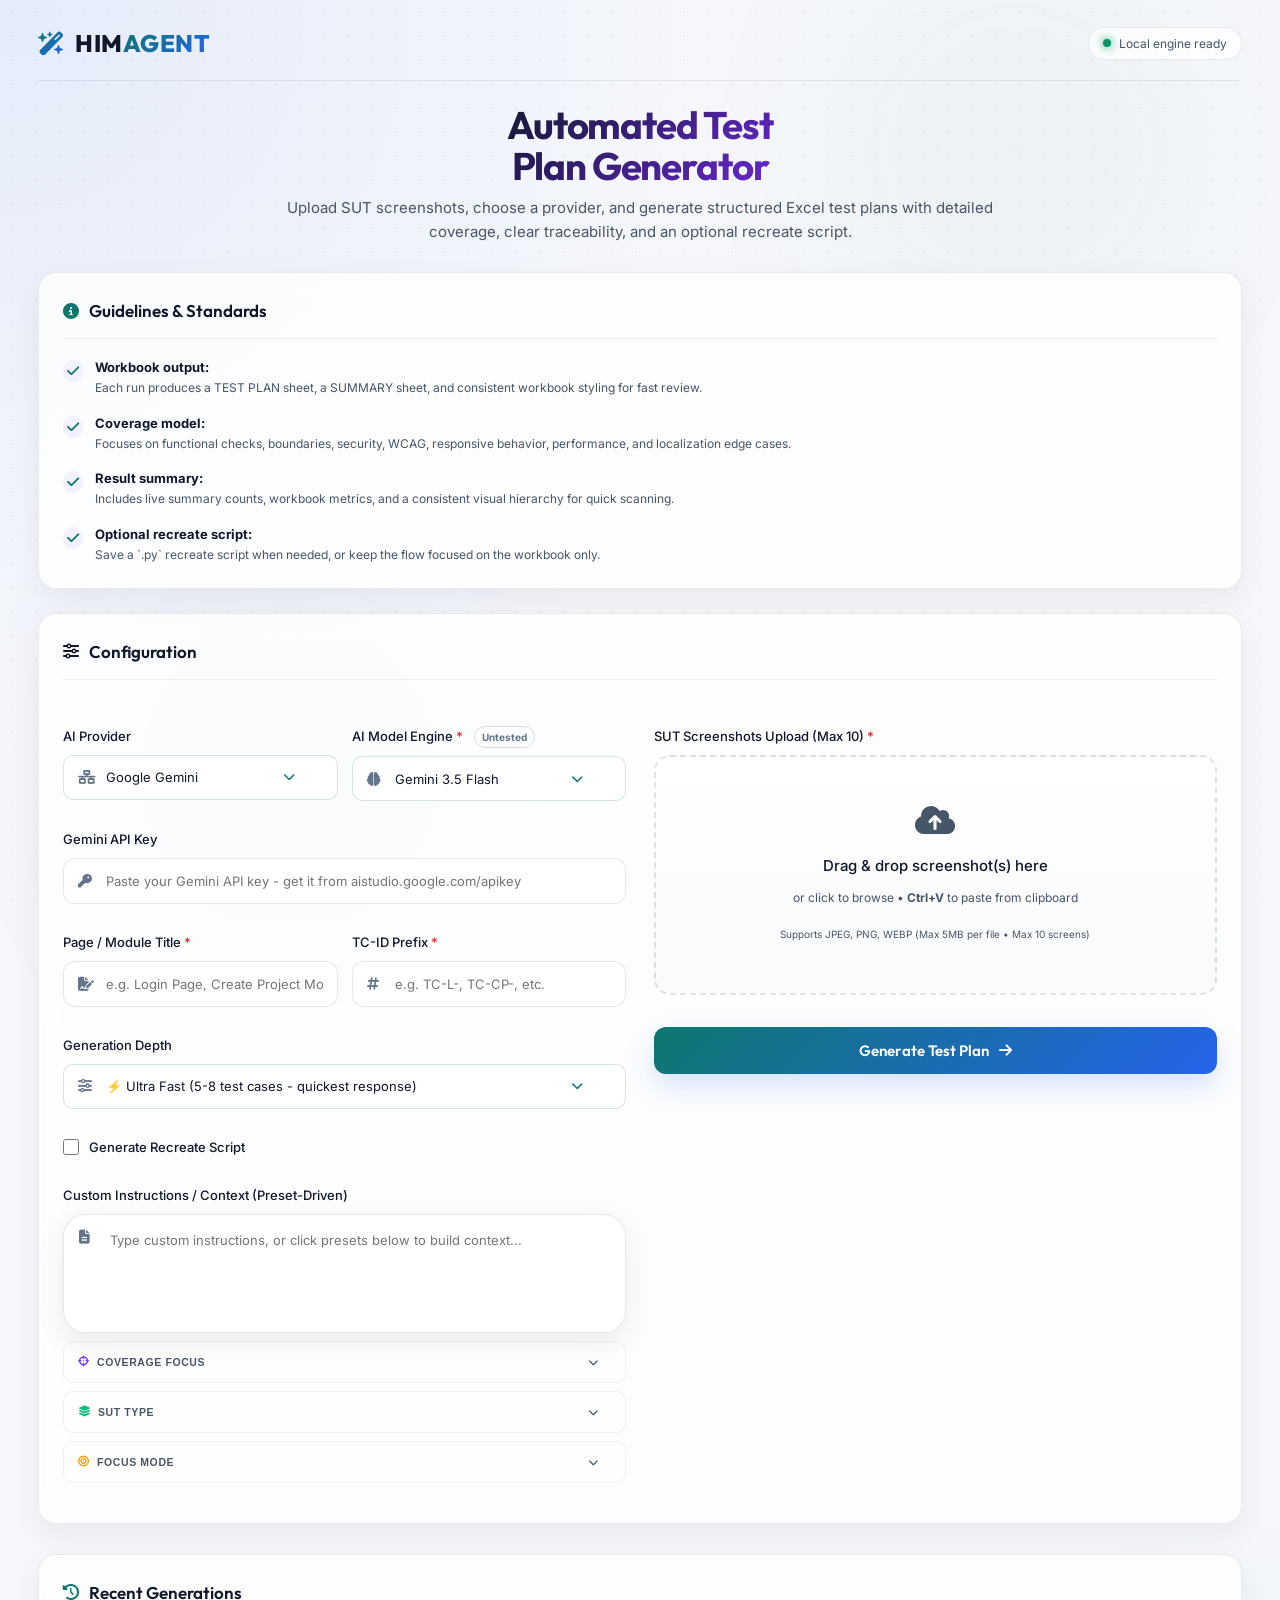
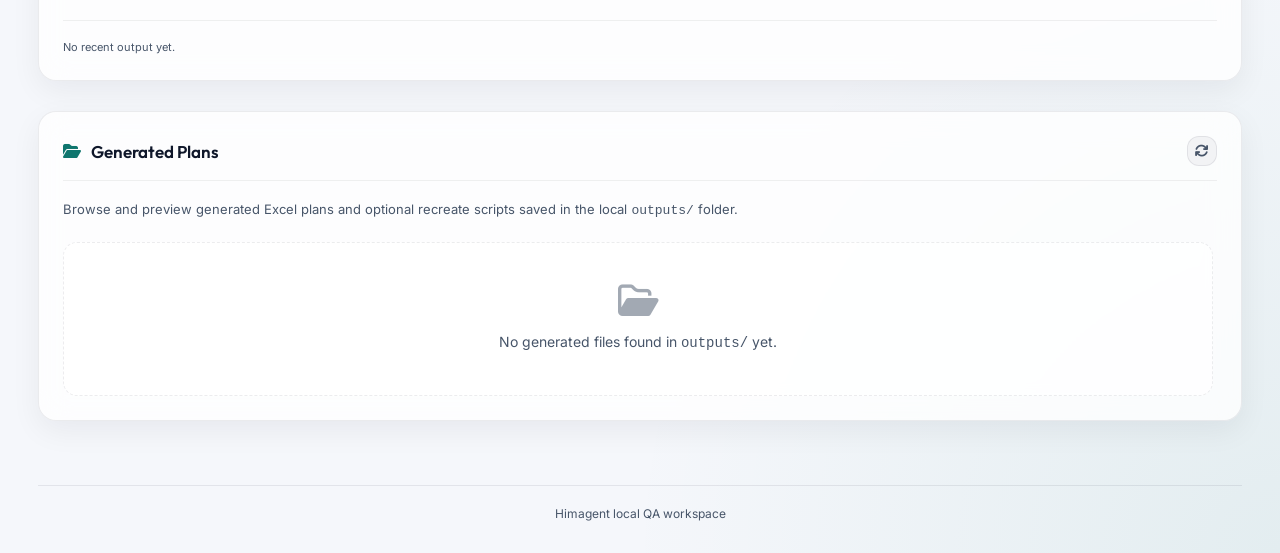
==== commit 27b44ea4: "feat: major feature additions — presets, UI improvements, AI optimizations - Server-side custom pres" ====
--- a/templates/index.html
+++ b/templates/index.html
@@ -17,7 +17,7 @@
       href="https://cdnjs.cloudflare.com/ajax/libs/font-awesome/6.4.0/css/all.min.css"
     />
     <!-- Custom Style Sheet -->
-    <link rel="stylesheet" href="/static/style.css?v=1781522017" />
+    <link rel="stylesheet" href="/static/style.css?v=1781700027" />
   </head>
 
   <body>
@@ -188,6 +188,26 @@
               </div>
             </div>
 
+            <div id="resultPreview" class="result-preview hidden">
+              <div class="result-preview-header">
+                <span><i class="fa-solid fa-list-check"></i> Quick Preview</span>
+                <span id="resultPreviewMeta">Top cases</span>
+              </div>
+              <div class="result-preview-table-wrap">
+                <table class="result-preview-table">
+                  <thead>
+                    <tr>
+                      <th>TC-ID</th>
+                      <th>Scenario</th>
+                      <th>Type</th>
+                      <th>Expected</th>
+                    </tr>
+                  </thead>
+                  <tbody id="resultPreviewBody"></tbody>
+                </table>
+              </div>
+            </div>
+
             <div class="output-files-list">
               <div class="file-item">
                 <i class="fa-solid fa-file-excel file-icon excel"></i>
@@ -210,10 +230,30 @@
             </div>
 
             <div class="result-actions">
-              <a id="downloadBtn" href="#" class="btn-success">
-                <i class="fa-solid fa-circle-arrow-down btn-icon"></i>
-                <span>Download Workbook</span>
-              </a>
+              <div class="export-dropdown-wrapper result-export-wrapper">
+                <button type="button" class="btn-success result-export-toggle" id="resultExportToggleBtn">
+                  <i class="fa-solid fa-file-export btn-icon"></i>
+                  <span>Export Plan</span>
+                  <i class="fa-solid fa-chevron-down toggle-chevron" style="font-size:10px;margin-left:4px;"></i>
+                </button>
+                <div class="export-menu hidden" id="resultExportMenu">
+                  <a id="downloadBtn" href="#" class="export-item">
+                    <i class="fa-solid fa-file-excel"></i> Download XLSX
+                  </a>
+                  <button type="button" class="export-item" data-result-format="csv">
+                    <i class="fa-solid fa-file-csv"></i> Export CSV
+                  </button>
+                  <button type="button" class="export-item" data-result-format="json">
+                    <i class="fa-solid fa-code"></i> Export JSON
+                  </button>
+                  <button type="button" class="export-item" data-result-format="markdown">
+                    <i class="fa-brands fa-markdown"></i> Export Markdown
+                  </button>
+                  <button type="button" class="export-item" data-result-format="html">
+                    <i class="fa-solid fa-file-code"></i> Export HTML
+                  </button>
+                </div>
+              </div>
               <button id="previewResultBtn" type="button" class="btn-secondary">
                 <i class="fa-solid fa-table btn-icon"></i>
                 <span>Preview Workbook</span>
@@ -246,7 +286,7 @@
             <div id="modelSelectionContainer" class="form-row">
               <div class="form-group half-width">
                 <label for="provider_select">AI Provider</label>
-                <div class="input-wrapper">
+                <div class="input-wrapper select-wrapper">
                   <i class="fa-solid fa-network-wired field-icon"></i>
                   <select id="provider_select" name="provider">
                     <option value="gemini" selected>Google Gemini</option>
@@ -256,25 +296,29 @@
                     <option value="deepseek">DeepSeek</option>
                     <option value="grok">xAI Grok</option>
                     <option value="mistral">Mistral AI</option>
+                    <option value="9router">9Router Local</option>
                   </select>
                 </div>
+                <div class="field-error" id="providerError"></div>
               </div>
 
               <div class="form-group half-width">
                 <label for="model_name"
-                  >AI Model Engine <span class="required">*</span></label
+                  >AI Model Engine <span class="required">*</span>
+                  <span id="modelHealthBadge" class="model-health-badge unknown">Untested</span></label
                 >
-                <div class="input-wrapper">
+                <div class="input-wrapper select-wrapper">
                   <i class="fa-solid fa-brain field-icon"></i>
                   <select id="model_name" name="model_name" required>
                     <!-- Populated dynamically based on provider -->
                   </select>
                 </div>
+                <div class="field-error" id="modelError"></div>
               </div>
             </div>
 
             <!-- API Key / Token input -->
-            <div class="form-group">
+            <div class="form-group" id="apiKeyGroup">
               <div class="api-key-row">
                 <label for="api_key" id="api_key_label">Gemini API Key</label>
                 <span id="apiKeyStatus" class="api-key-status"></span>
@@ -290,6 +334,33 @@
                   data-1p-ignore="true"
                   placeholder="Paste your Gemini API key (falls back to server env variables if blank)"
                 />
+              </div>
+            </div>
+
+            <div id="routerInfo" class="provider-help hidden">
+              <!-- Normal connected state -->
+              <div id="routerConnectedRow" class="router-help-row">
+                <span class="router-help-copy">Configure provider keys and routes in the 9Router dashboard: <a href="http://localhost:20128" target="_blank" rel="noopener">http://localhost:20128</a></span>
+                <span class="router-actions">
+                  <span id="routerStatus" class="api-key-status"></span>
+                  <button type="button" id="routerTestBtn" class="btn-router-test">Test</button>
+                </span>
+              </div>
+              <!-- Not found state -->
+              <div id="routerNotFound" class="router-not-found hidden">
+                <div class="router-not-found-icon"><i class="fa-solid fa-triangle-exclamation"></i></div>
+                <div class="router-not-found-body">
+                  <strong>9Router not detected on this machine</strong>
+                  <p>9Router is a local AI router app that must be running on port 20128. It is not installed by default — you need to download and run it first.</p>
+                  <div class="router-not-found-actions">
+                    <a href="https://github.com/9router/9router/releases" target="_blank" rel="noopener" class="btn-router-install">
+                      <i class="fa-solid fa-download"></i> Download 9Router
+                    </a>
+                    <button type="button" id="routerRetryBtn" class="btn-router-retry">
+                      <i class="fa-solid fa-rotate-right"></i> Retry connection
+                    </button>
+                  </div>
+                </div>
               </div>
             </div>
 
@@ -309,6 +380,7 @@
                     required
                   />
                 </div>
+                <div class="field-error" id="pageTitleError"></div>
               </div>
 
               <div class="form-group half-width">
@@ -325,6 +397,7 @@
                     required
                   />
                 </div>
+                <div class="field-error" id="idPrefixError"></div>
               </div>
             </div>
 
@@ -332,17 +405,20 @@
             <div class="form-row">
               <div class="form-group half-width">
                 <label for="gen_depth">Generation Depth</label>
-                <div class="input-wrapper">
+                <div class="input-wrapper select-wrapper">
                   <i class="fa-solid fa-sliders field-icon"></i>
                   <select id="gen_depth" name="gen_depth">
-                    <option value="fast" selected>
-                      Fast Mode (10-15 test cases - fast response)
+                    <option value="ultra" selected>
+                      ⚡ Ultra Fast (5-8 test cases - quickest response)
                     </option>
-                    <option value="ultra">
-                      Ultra Fast Mode (5-8 test cases - quickest response)
+                    <option value="fast">
+                      🚀 Fast (10-15 test cases - fast response)
+                    </option>
+                    <option value="normal">
+                      📋 Normal (30-50 test cases - balanced coverage)
                     </option>
                     <option value="exhaustive">
-                      Exhaustive Mode (50-80 test cases - detailed response)
+                      🔬 Exhaustive (50-80 test cases - full coverage)
                     </option>
                   </select>
                 </div>
@@ -362,85 +438,92 @@
             </div>
             <div class="form-group" id="instructionsGroup">
               <div class="instructions-header">
-                <label for="instructions" class="instructions-label"
-                  >Custom Instructions / Context (Preset-Driven)</label
-                >
-                <button
-                  type="button"
-                  id="clearInstructionsBtn"
-                  class="btn-clear-instructions"
-                  title="Clear all instructions"
-                >
-                  <i class="fa-solid fa-eraser"></i> Clear
-                </button>
+                <label for="instructions" class="instructions-label">Custom Instructions / Context (Preset-Driven)</label>
+                <div class="instructions-header-actions">
+                  <span id="instructionsCounter" class="instructions-counter hidden">0 chars</span>
+                  <button type="button" id="savePresetBtn" class="btn-save-preset hidden" title="Save as custom preset">
+                    <i class="fa-solid fa-bookmark"></i> Save
+                  </button>
+                  <button type="button" id="clearInstructionsBtn" class="btn-clear-instructions hidden" title="Clear all instructions">
+                    <i class="fa-solid fa-eraser"></i> Clear
+                  </button>
+                </div>
               </div>
               <div class="input-wrapper textarea-wrapper">
                 <i class="fa-solid fa-file-lines textarea-icon"></i>
-                <textarea
-                  id="instructions"
-                  name="instructions"
-                  rows="4"
-                  placeholder="Type custom instructions here, or click preset chips below to append..."
-                ></textarea>
-              </div>
-              <div class="preset-container">
-                <span class="preset-label">Quick Presets:</span>
-                <button
-                  type="button"
-                  class="preset-chip"
-                  data-text="Focus on functional flows, happy paths, button clicks, links navigation, form submissions, and expected success states."
-                >
-                  Functional Test
+                <textarea id="instructions" name="instructions" rows="4"
+                  placeholder="Type custom instructions, or click presets below to build context..."></textarea>
+              </div>
+
+              <!-- Coverage Focus -->
+              <div class="preset-container preset-collapsible" data-category="coverage">
+                <button type="button" class="preset-category-toggle">
+                  <i class="fa-solid fa-crosshairs preset-cat-icon" style="color:#7c3aed"></i>
+                  <span>Coverage Focus</span>
+                  <i class="fa-solid fa-chevron-down preset-chevron"></i>
                 </button>
-                <button
-                  type="button"
-                  class="preset-chip"
-                  data-text="Focus on visual alignment, spacing, typography, colors, dark mode transitions, hover effects, and premium UI aesthetics."
-                >
-                  UI/UX &amp; Layout
+                <div class="preset-chips-row preset-chips-collapsed">
+                  <button type="button" class="preset-chip" data-text="Focus on functional flows, happy paths, button clicks, links navigation, form submissions, and expected success states.">Functional</button>
+                  <button type="button" class="preset-chip" data-text="Focus on visual alignment, spacing, typography, colors, dark mode transitions, hover effects, and UI aesthetics.">UI/UX</button>
+                  <button type="button" class="preset-chip" data-text="Focus on boundary values, input constraints, maximum lengths, email/phone format validation, special characters, and required fields.">Input &amp; Validation</button>
+                  <button type="button" class="preset-chip" data-text="Focus on security: XSS prevention, SQL injection, CSRF tokens, script embedding, session handling, and input sanitization.">Security</button>
+                  <button type="button" class="preset-chip" data-text="Focus on WCAG 2.1 AA: keyboard tab order, visible focus rings, aria-labels, screen reader compatibility, and color contrast 4.5:1.">Accessibility</button>
+                  <button type="button" class="preset-chip" data-text="Focus on responsive layouts across iPhone SE 375px, Galaxy S20 412px, iPad 768px, touch gestures, and portrait/landscape orientation.">Mobile</button>
+                  <button type="button" class="preset-chip" data-text="Focus on Slow 3G latency, server timeout handling, rate limiting after rapid submissions, and time-to-interactive thresholds.">Performance</button>
+                  <button type="button" class="preset-chip" data-text="Focus on Unicode characters, CJK/Arabic input, RTL layout override, date/currency locale formatting, and zero-width characters.">i18n &amp; Unicode</button>
+                  <button type="button" class="preset-chip" data-text="Focus on typography and text sections: heading hierarchy (H1-H4 size and weight distinction), body text line-height and readability, label and placeholder text visibility, text truncation with ellipsis on overflow, long text wrapping, and empty string rendering.">Typography &amp; Text</button>
+                  <button type="button" class="preset-chip" data-text="Focus on spacing and layout consistency: padding and margin between sections, element alignment on grid, no overlapping components, section divider visibility, card and panel internal spacing, and whitespace balance across breakpoints.">Spacing &amp; Layout</button>
+                  <button type="button" class="preset-chip" data-text="Focus on interactive states for every UI element: default, hover, focus, active, disabled, and loading states. Verify visual feedback is distinct and consistent across buttons, inputs, links, and dropdowns.">Interactive States</button>
+                  <button type="button" class="preset-chip" data-text="Focus on empty and error states: empty list or table with 0-results illustration and helper message, form field inline error messages with icon, page-level error banners, skeleton loader appearance, and no-data placeholder copy.">Empty &amp; Error States</button>
+                  <button type="button" class="preset-chip" data-text="Focus on dark mode: all text readable on dark background, no hardcoded white or black color leaking through, icon visibility, border contrast, input background in dark, and modal and overlay appearance in dark theme.">Dark Mode</button>
+                  <button type="button" class="preset-chip" data-text="Focus on micro-interactions and animation: button press feedback, page transition smoothness, toast notification slide-in and auto-dismiss timing, loading spinner visibility, and collapse and expand animation fluidity.">Micro-interactions</button>
+                  <button type="button" class="preset-chip" data-text="Focus on color usage and contrast: brand color consistency, text-on-background contrast ratio at least 4.5:1 (WCAG AA), disabled element color clearly distinct from active, error state color (red) visually separate from warning (amber), and no reliance on color alone to convey meaning.">Color &amp; Contrast</button>
+                </div>
+              </div>
+
+              <!-- SUT Type -->
+              <div class="preset-container preset-collapsible" data-category="sut">
+                <button type="button" class="preset-category-toggle">
+                  <i class="fa-solid fa-layer-group preset-cat-icon" style="color:#10b981"></i>
+                  <span>SUT Type</span>
+                  <i class="fa-solid fa-chevron-down preset-chevron"></i>
                 </button>
-                <button
-                  type="button"
-                  class="preset-chip"
-                  data-text="Focus on boundary values, input constraints, maximum lengths, email/phone format validation, special characters, and required fields."
-                >
-                  Input &amp; Validation
+                <div class="preset-chips-row preset-chips-collapsed">
+                  <button type="button" class="preset-chip preset-chip--sut" data-text="This is a Login / Authentication page. Include test cases for valid login, invalid credentials, locked account, forgot password, session persistence, and brute-force protection.">Login / Auth</button>
+                  <button type="button" class="preset-chip preset-chip--sut" data-text="This is a Dashboard / Analytics page. Include test cases for data widget rendering, filter interactions, date range selection, chart loading states, and empty state handling.">Dashboard</button>
+                  <button type="button" class="preset-chip preset-chip--sut" data-text="This is an E-commerce page. Include test cases for add-to-cart, quantity update, price calculation, coupon/promo code, checkout flow, and payment method selection.">E-commerce</button>
+                  <button type="button" class="preset-chip preset-chip--sut" data-text="This is a multi-step Form / Wizard. Include test cases for step navigation, field validation per step, back/forward state retention, and final submission.">Form / Wizard</button>
+                  <button type="button" class="preset-chip preset-chip--sut" data-text="This is a Search and Filter page. Include test cases for keyword search, filter combinations, no-results state, pagination, and sort order behavior.">Search &amp; Filter</button>
+                  <button type="button" class="preset-chip preset-chip--sut" data-text="This is a Settings / Profile page. Include test cases for field editing, save/discard changes, password change, avatar upload, and permission-based field visibility.">Settings</button>
+                  <button type="button" class="preset-chip preset-chip--sut" data-text="This page has a File Upload feature. Include test cases for valid upload, invalid file type, max size exceeded, zero-byte file, corrupted file, double extension (.jpg.exe), and EXIF stripping.">File Upload</button>
+                  <button type="button" class="preset-chip preset-chip--sut" data-text="This is a Data Table / List View. Include test cases for column sorting, row selection, bulk action, pagination, search/filter within table, and empty state.">Data Table</button>
+                </div>
+              </div>
+
+              <!-- Focus Mode -->
+              <div class="preset-container preset-collapsible" data-category="focus">
+                <button type="button" class="preset-category-toggle">
+                  <i class="fa-solid fa-bullseye preset-cat-icon" style="color:#f59e0b"></i>
+                  <span>Focus Mode</span>
+                  <i class="fa-solid fa-chevron-down preset-chevron"></i>
                 </button>
-                <button
-                  type="button"
-                  class="preset-chip"
-                  data-text="Focus on security validation including XSS prevention, SQL injection, script embedding, session tokens, and input sanitization."
-                >
-                  Security &amp; Privacy
+                <div class="preset-chips-row preset-chips-collapsed">
+                  <button type="button" class="preset-chip preset-chip--focus" data-text="Focus ONLY on negative test cases: invalid inputs, error states, rejected submissions, security attacks, and failure handling. Skip positive/happy-path cases.">Negative Only</button>
+                  <button type="button" class="preset-chip preset-chip--focus" data-text="Focus ONLY on happy path / positive test cases: successful flows, valid inputs, and expected success states. Skip edge cases and error handling.">Happy Path Only</button>
+                  <button type="button" class="preset-chip preset-chip--focus" data-text="Generate a compact smoke test: 5 critical test cases that verify the most important functionality is working. Prioritize core flow over edge cases.">Smoke Test</button>
+                  <button type="button" class="preset-chip preset-chip--focus" data-text="Deep-dive into edge cases and boundary conditions: empty states, maximum/minimum values, concurrent actions, race conditions, and unexpected user behavior.">Edge Cases</button>
+                </div>
+              </div>
+
+              <!-- Custom saved presets -->
+              <div class="preset-container preset-collapsible" id="customPresetsContainer" data-category="my" style="display:none">
+                <button type="button" class="preset-category-toggle">
+                  <i class="fa-solid fa-bookmark preset-cat-icon" style="color:#6366f1"></i>
+                  <span>My Presets</span>
+                  <button type="button" id="manageCustomPresetsBtn" class="btn-manage-presets">Manage</button>
+                  <i class="fa-solid fa-chevron-down preset-chevron"></i>
                 </button>
-                <button
-                  type="button"
-                  class="preset-chip"
-                  data-text="Focus on accessibility standards (WCAG 2.1 AA) including keyboard tab order, focus indicators, aria labels, and color contrast."
-                >
-                  Accessibility (WCAG)
-                </button>
-                <button
-                  type="button"
-                  class="preset-chip"
-                  data-text="Focus on responsive layouts across standard viewports (iPhone, Android, iPad), touch screen gestures, and portrait/landscape orientation."
-                >
-                  Mobile &amp; Responsive
-                </button>
-                <button
-                  type="button"
-                  class="preset-chip"
-                  data-text="Focus on page responsiveness under high latency (Slow 3G), server timeouts, rate limiting, rapid multi-clicks, and stress states."
-                >
-                  Performance &amp; Stress
-                </button>
-                <button
-                  type="button"
-                  class="preset-chip"
-                  data-text="Focus on internationalization including Unicode characters, CJK/Arabic language support, RTL layouts, and currency/date formatting."
-                >
-                  i18n &amp; Unicode
-                </button>
+                <div class="preset-chips-row preset-chips-collapsed" id="customPresetsRow"></div>
               </div>
             </div>
           </div>
@@ -464,7 +547,7 @@
                   name="screenshot"
                   accept="image/*"
                   multiple
-                  hidden
+                  class="file-input-hidden"
                 />
                 <div class="drop-zone-content">
                   <i class="fa-solid fa-cloud-arrow-up upload-icon"></i>
@@ -479,14 +562,19 @@
                   >
                 </div>
                 <div id="previewContainer" class="preview-container hidden">
-                  <div id="previewGrid" class="preview-grid"></div>
-                  <button
-                    type="button"
-                    id="removeImgBtn"
-                    class="btn-remove-img"
-                  >
-                    <i class="fa-solid fa-trash-can"></i> Clear All
-                  </button>
+                  <div class="preview-header">
+                    <span id="previewCounter" class="preview-counter"></span>
+                    <span class="preview-footer-hint">
+                      <i class="fa-solid fa-circle-info"></i>
+                      Click to zoom &bull; Ctrl+V to paste
+                    </span>
+                    <button type="button" id="removeImgBtn" class="btn-remove-img">
+                      <i class="fa-solid fa-trash-can"></i> Clear All
+                    </button>
+                  </div>
+                  <div class="preview-grid-wrapper">
+                    <div id="previewGrid" class="preview-grid"></div>
+                  </div>
                 </div>
               </div>
               <!-- AI Detect Module Button -->
@@ -502,8 +590,19 @@
               <span class="btn-text">Generate Test Plan</span>
               <i class="fa-solid fa-arrow-right btn-icon"></i>
             </button>
+            <div class="field-error form-submit-error" id="screenshotError"></div>
           </div>
         </form>
+
+        <div class="glass-card recent-card">
+          <h2 class="card-title">
+            <i class="fa-solid fa-clock-rotate-left header-icon text-accent"></i>
+            <span>Recent Generations</span>
+          </h2>
+          <div id="recentList" class="recent-list">
+            <div class="recent-empty">No recent output yet.</div>
+          </div>
+        </div>
 
         <!-- Generated Files Library Section -->
         <div class="glass-card library-card">
@@ -678,6 +777,34 @@
       </div>
     </div>
 
+    <!-- Screenshot Zoom / Context Modal -->
+    <div id="screenZoomModal" class="modal-overlay hidden">
+      <div class="modal-content screen-zoom-content">
+        <div class="screen-zoom-header">
+          <div>
+            <h2 id="screenZoomTitle">Screen Preview</h2>
+            <p>Review the screenshot and edit its flow context.</p>
+          </div>
+          <button id="screenZoomCloseBtn" class="btn-close-preview" type="button" title="Close preview">
+            <i class="fa-solid fa-xmark"></i>
+          </button>
+        </div>
+        <div class="screen-zoom-body">
+          <div class="screen-zoom-image-wrap">
+            <img id="screenZoomImage" alt="Selected screenshot preview" />
+          </div>
+          <label class="screen-zoom-context-label" for="screenZoomContext">Screen context</label>
+          <textarea
+            id="screenZoomContext"
+            class="screen-zoom-context"
+            rows="4"
+            maxlength="280"
+            placeholder="Example: Dashboard utama. Area merah adalah entity card yang bisa diklik."
+          ></textarea>
+        </div>
+      </div>
+    </div>
+
     <!-- Delete Confirmation Modal -->
     <div id="deleteModal" class="modal-overlay hidden">
       <div class="modal-content delete-modal-content">
@@ -704,7 +831,32 @@
       </div>
     </div>
 
-    <script src="/static/app.js?v=1781522016"></script>
+    <!-- Save Preset Modal -->
+    <div id="savePresetModal" class="sp-modal-overlay" style="display:none" role="dialog" aria-modal="true">
+      <div class="sp-modal-box">
+        <div class="sp-modal-header">
+          <i class="fa-solid fa-bookmark" style="color:#6366f1"></i>
+          <span>Save as Preset</span>
+        </div>
+        <div class="sp-modal-body">
+          <label class="sp-label" for="spName">Name</label>
+          <input id="spName" type="text" class="sp-input" maxlength="40" placeholder="e.g. Mobile regression focus">
+          <label class="sp-label" for="spCategory">Save to category</label>
+          <select id="spCategory" class="sp-select">
+            <option value="coverage">Coverage Focus</option>
+            <option value="sut">SUT Type</option>
+            <option value="focus">Focus Mode</option>
+            <option value="my" selected>My Presets</option>
+          </select>
+        </div>
+        <div class="sp-modal-actions">
+          <button type="button" id="spCancelBtn" class="btn-secondary">Cancel</button>
+          <button type="button" id="spConfirmBtn" class="btn-primary">Save Preset</button>
+        </div>
+      </div>
+    </div>
+
+    <script src="/static/app.js?v=1781700027"></script>
     <!-- Toast Notification Container -->
     <div id="toastContainer" class="toast-container"></div>
   </body>
--- a/static/style.css
+++ b/static/style.css
@@ -371,6 +371,47 @@
   margin-bottom: 8px;
   color: var(--color-text-main);
   font-size: 13px;
+}
+
+.field-error {
+  display: none;
+  margin-top: 7px;
+  color: #dc2626;
+  font-size: 12px;
+  line-height: 1.35;
+}
+
+.field-error.visible {
+  display: block;
+}
+
+.form-submit-error {
+  text-align: center;
+}
+
+.model-health-badge {
+  display: inline-flex;
+  align-items: center;
+  margin-left: 8px;
+  padding: 2px 7px;
+  border-radius: 999px;
+  border: 1px solid rgba(100, 116, 139, 0.24);
+  color: #64748b;
+  font-size: 10px;
+  font-weight: 700;
+  vertical-align: middle;
+}
+
+.model-health-badge.healthy {
+  border-color: rgba(15, 118, 110, 0.34);
+  color: #0f766e;
+  background: rgba(15, 118, 110, 0.06);
+}
+
+.model-health-badge.risky {
+  border-color: rgba(220, 38, 38, 0.32);
+  color: #dc2626;
+  background: rgba(220, 38, 38, 0.05);
 }
 
 .checkbox-label {
@@ -418,21 +459,240 @@
   -webkit-appearance: none;
   -moz-appearance: none;
   cursor: pointer;
+  display: block;
+  max-width: 100%;
+  min-width: 0;
   background-image: url("data:image/svg+xml;charset=UTF-8,%3csvg xmlns='http://www.w3.org/2000/svg' viewBox='0 0 24 24' fill='none' stroke='rgba(15,23,42,0.5)' stroke-width='2' stroke-linecap='round' stroke-linejoin='round'%3e%3cpolyline points='6 9 12 15 18 9'%3e%3c/polyline%3e%3c/svg%3e");
   background-repeat: no-repeat;
   background-position: right 14px center;
   background-size: 14px;
   padding-right: 40px;
+  overflow: hidden;
+  text-overflow: ellipsis;
+  white-space: nowrap;
 }
 
 .input-wrapper select option {
   background-color: #ffffff;
   color: var(--color-text-main);
+  max-width: 100%;
+  overflow: hidden;
+  text-overflow: ellipsis;
+  white-space: nowrap;
+}
+
+.input-wrapper select.native-model-select {
+  display: none;
+}
+
+.model-combobox {
+  position: relative;
+  width: 100%;
+  min-width: 0;
+}
+
+.model-combobox-trigger {
+  width: 100%;
+  min-width: 0;
+  height: 45px;
+  display: flex;
+  align-items: center;
+  justify-content: space-between;
+  gap: 12px;
+  background: rgba(255, 255, 255, 0.88);
+  border: 1px solid rgba(15, 118, 110, 0.18);
+  color: var(--color-text-main);
+  padding: 12px 42px 12px 42px;
+  border-radius: var(--border-radius-md);
+  outline: none;
+  font-family: var(--font-body);
+  font-size: 13px;
+  text-align: left;
+  cursor: pointer;
+  transition: var(--transition-smooth);
+}
+
+.model-combobox-trigger:focus,
+.model-combobox.open .model-combobox-trigger {
+  border-color: var(--color-accent);
+  background: #ffffff;
+  box-shadow: 0 0 12px var(--color-accent-glow);
+}
+
+.model-combobox-trigger:disabled {
+  cursor: wait;
+  opacity: 0.7;
+}
+
+.model-combobox-value {
+  display: block;
+  min-width: 0;
+  overflow: hidden;
+  text-overflow: ellipsis;
+  white-space: nowrap;
+}
+
+.model-combobox-chevron {
+  flex: 0 0 auto;
+  color: #0f766e;
+  font-size: 12px;
+  transition: transform 0.18s ease;
+}
+
+.model-combobox.open .model-combobox-chevron {
+  transform: rotate(180deg);
+}
+
+.model-combobox-menu {
+  position: absolute;
+  left: 0;
+  right: 0;
+  top: calc(100% + 6px);
+  z-index: 40;
+  display: none;
+  width: 100%;
+  min-width: 0;
+  overflow: hidden;
+  background: rgba(255, 255, 255, 0.98);
+  border: 1px solid rgba(15, 118, 110, 0.22);
+  border-radius: 12px;
+  box-shadow: 0 18px 36px rgba(15, 118, 110, 0.16);
+}
+
+.model-combobox.open .model-combobox-menu {
+  display: flex;
+  flex-direction: column;
+}
+
+.model-combobox.open-up .model-combobox-menu {
+  top: auto;
+  bottom: calc(100% + 6px);
+}
+
+.model-combobox-search-wrap {
+  position: relative;
+  flex: 0 0 auto;
+  padding: 8px;
+  background: rgba(15, 118, 110, 0.05);
+  border-bottom: 1px solid rgba(15, 118, 110, 0.12);
+}
+
+.model-combobox-search-wrap.hidden {
+  display: none;
+}
+
+.model-combobox-search-wrap i {
+  position: absolute;
+  left: 20px;
+  top: 50%;
+  transform: translateY(-50%);
+  color: var(--color-text-muted);
+  font-size: 12px;
+}
+
+.model-combobox .model-combobox-search {
+  width: 100%;
+  height: 36px;
+  min-height: 36px;
+  background: #ffffff;
+  border: 1px solid rgba(15, 118, 110, 0.24);
+  border-radius: 9px;
+  padding: 8px 10px 8px 34px;
+  outline: none;
+  font-family: var(--font-body);
+  font-size: 13px;
+}
+
+.model-combobox .model-combobox-search:focus {
+  border-color: var(--color-accent);
+  box-shadow: 0 0 0 3px rgba(20, 184, 166, 0.12);
+}
+
+.model-combobox-list {
+  overflow-y: auto;
+  overscroll-behavior: contain;
+  padding: 6px;
+}
+
+.model-combobox-option,
+.model-combobox-empty {
+  width: 100%;
+  min-width: 0;
+  border: 1px solid transparent;
+  border-radius: 8px;
+  background: transparent;
+  color: var(--color-text-main);
+  display: block;
+  padding: 9px 10px;
+  font-family: var(--font-body);
+  font-size: 13px;
+  line-height: 1.35;
+  text-align: left;
+  overflow: hidden;
+  text-overflow: ellipsis;
+  white-space: nowrap;
+}
+
+.model-combobox-option {
+  cursor: pointer;
+}
+
+.model-combobox-option:hover,
+.model-combobox-option:focus {
+  background: rgba(20, 184, 166, 0.14);
+  color: #0f766e;
+  outline: none;
+}
+
+.model-combobox-option[aria-selected="true"] {
+  background: transparent;
+  border-color: rgba(15, 118, 110, 0.42);
+  color: #0f766e;
+  font-weight: 700;
+}
+
+.model-combobox-option:disabled,
+.model-combobox-empty {
+  color: var(--color-text-muted);
+  cursor: default;
 }
 
 .input-wrapper textarea {
   padding-left: 42px;
-  resize: vertical;
+  resize: none;
+}
+
+.textarea-wrapper {
+  border: 1px solid rgba(15, 23, 42, 0.1);
+  border-radius: 22px;
+  background: rgba(255, 255, 255, 0.94);
+  box-shadow: 0 10px 28px rgba(15, 23, 42, 0.08), inset 0 1px 0 rgba(255, 255, 255, 0.8);
+  transition: var(--transition-smooth);
+}
+
+.textarea-wrapper:focus-within {
+  border-color: rgba(15, 118, 110, 0.36);
+  background: #ffffff;
+  box-shadow: 0 14px 34px rgba(15, 118, 110, 0.12), 0 0 0 4px rgba(15, 118, 110, 0.08);
+}
+
+.textarea-wrapper textarea.textarea-autogrow,
+.input-wrapper textarea.textarea-autogrow {
+  min-height: 64px;
+  border: 0;
+  background: transparent;
+  box-shadow: none;
+  line-height: 1.5;
+  padding: 16px 18px 16px 46px;
+  resize: none;
+  overflow-y: hidden;
+}
+
+.textarea-wrapper textarea.textarea-autogrow:focus,
+.input-wrapper textarea.textarea-autogrow:focus {
+  border: 0;
+  background: transparent;
+  box-shadow: none;
 }
 
 .input-wrapper input:focus,
@@ -450,6 +710,17 @@
   transform: translateY(-50%);
   color: var(--color-text-muted);
   font-size: 14px;
+}
+
+.select-wrapper.custom-select-wrapper .field-icon {
+  z-index: 2;
+  pointer-events: none;
+  color: #64748b;
+}
+
+.select-wrapper.custom-select-wrapper:focus-within .field-icon,
+.select-wrapper.custom-select-wrapper:has(.model-combobox.open) .field-icon {
+  color: #0f766e;
 }
 
 .textarea-icon {
@@ -552,18 +823,31 @@
   box-shadow: 0 0 20px rgba(109, 40, 217, 0.1);
 }
 
+.file-input-hidden {
+  position: absolute;
+  width: 1px;
+  height: 1px;
+  opacity: 0;
+  pointer-events: none;
+  overflow: hidden;
+}
+
 /* Preview screenshot container */
 .preview-container {
   width: 100%;
-  height: 100%;
-  position: absolute;
-  top: 0;
-  left: 0;
+  height: auto;
+  min-height: 0;
+  position: relative;
+  top: auto;
+  left: auto;
   background: rgba(241, 245, 249, 0.95);
   display: flex;
-  align-items: center;
-  justify-content: center;
+  align-items: stretch;
+  justify-content: flex-start;
+  flex-direction: column;
+  padding: 48px 12px 12px;
   z-index: 10;
+  overflow: visible;
 }
 
 .preview-container img {
@@ -572,25 +856,42 @@
   object-fit: contain;
 }
 
+.preview-header {
+  display: flex;
+  align-items: center;
+  gap: 8px;
+  margin-bottom: 8px;
+}
+
+.preview-footer-hint {
+  font-size: 10.5px;
+  color: var(--color-text-muted);
+  display: flex;
+  align-items: center;
+  gap: 5px;
+  flex: 1;
+  opacity: 0.7;
+}
+
+.preview-footer-hint i {
+  font-size: 10px;
+  flex-shrink: 0;
+}
+
 .btn-remove-img {
-  position: absolute;
-  top: 10px;
-  right: 10px;
   background: rgba(239, 68, 68, 0.85);
   border: none;
   color: white;
-  padding: 6px 12px;
+  padding: 5px 11px;
   border-radius: 4px;
   font-size: 11px;
   cursor: pointer;
   display: flex;
   align-items: center;
-  gap: 6px;
+  gap: 5px;
   font-weight: 500;
-  -webkit-backdrop-filter: blur(5px);
-  backdrop-filter: blur(5px);
+  flex-shrink: 0;
   transition: var(--transition-smooth);
-  z-index: 20;
 }
 
 .btn-remove-img:hover {
@@ -896,12 +1197,63 @@
 }
 
 .report-value {
-  overflow: hidden;
+  overflow: visible;
   color: var(--color-text-main);
   font-size: 12px;
   font-weight: 600;
-  text-overflow: ellipsis;
-  white-space: nowrap;
+  text-overflow: clip;
+  white-space: normal;
+  overflow-wrap: anywhere;
+  line-height: 1.45;
+}
+
+.result-preview {
+  margin-bottom: 18px;
+  border: 1px solid rgba(15, 118, 110, 0.16);
+  border-radius: var(--border-radius-md);
+  background: rgba(15, 118, 110, 0.04);
+  overflow: hidden;
+}
+
+.result-preview-header {
+  display: flex;
+  align-items: center;
+  justify-content: space-between;
+  gap: 12px;
+  padding: 10px 12px;
+  color: #0f766e;
+  font-size: 12px;
+  font-weight: 700;
+  border-bottom: 1px solid rgba(15, 118, 110, 0.12);
+}
+
+.result-preview-table-wrap {
+  overflow-x: auto;
+}
+
+.result-preview-table {
+  width: 100%;
+  border-collapse: collapse;
+  font-size: 12px;
+}
+
+.result-preview-table th,
+.result-preview-table td {
+  padding: 9px 10px;
+  border-bottom: 1px solid rgba(15, 23, 42, 0.07);
+  text-align: left;
+  vertical-align: top;
+}
+
+.result-preview-table th {
+  color: var(--color-text-muted);
+  font-size: 10px;
+  text-transform: uppercase;
+}
+
+.result-preview-table td {
+  max-width: 260px;
+  color: var(--color-text-main);
 }
 .output-files-list {
   display: flex;
@@ -957,6 +1309,29 @@
   gap: 12px;
 }
 
+.result-export-wrapper {
+  position: relative;
+  flex: 1;
+}
+
+.result-export-toggle {
+  width: 100%;
+  display: flex;
+  align-items: center;
+  justify-content: center;
+  gap: 6px;
+  cursor: pointer;
+}
+
+.result-export-wrapper .export-menu {
+  top: calc(100% + 6px);
+  left: 0;
+  right: 0;
+  width: 100%;
+  min-width: 0;
+  z-index: 1200;
+}
+
 .result-actions #resetBtn {
   background: rgba(239, 68, 68, 0.08);
   color: #dc2626;
@@ -1008,15 +1383,72 @@
 /* ============================================================================
    PREVIEW GRID LAYOUT (MULTI-SCREENSHOTS)
 ============================================================================ */
+.preview-grid-wrapper {
+  width: 100%;
+  max-height: 420px;
+  overflow-y: auto;
+  overflow-x: hidden;
+  border-radius: var(--border-radius-md);
+  padding-right: 2px;
+}
+
+.preview-grid-wrapper::-webkit-scrollbar {
+  width: 5px;
+}
+.preview-grid-wrapper::-webkit-scrollbar-track {
+  background: transparent;
+}
+.preview-grid-wrapper::-webkit-scrollbar-thumb {
+  background: rgba(99, 102, 241, 0.25);
+  border-radius: 4px;
+}
+.preview-grid-wrapper::-webkit-scrollbar-thumb:hover {
+  background: rgba(99, 102, 241, 0.5);
+}
+
 .preview-grid {
   display: grid;
-  grid-template-columns: repeat(auto-fill, minmax(80px, 1fr));
-  gap: 12px;
+  grid-template-columns: repeat(3, 1fr);
+  gap: 10px;
   width: 100%;
-  padding: 10px;
-  max-height: 240px;
-  overflow-y: auto;
-  margin-bottom: 50px;
+  padding: 4px 2px 8px;
+  align-content: start;
+}
+
+/* Screen counter badge */
+.preview-counter {
+  font-size: 11px;
+  font-weight: 700;
+  color: var(--color-text-main);
+  white-space: nowrap;
+}
+
+/* Add-more tile */
+.preview-add-tile {
+  border: 2px dashed rgba(99, 102, 241, 0.3);
+  border-radius: var(--border-radius-md);
+  display: flex;
+  flex-direction: column;
+  align-items: center;
+  justify-content: center;
+  gap: 6px;
+  cursor: pointer;
+  color: var(--color-accent);
+  font-size: 11px;
+  font-weight: 600;
+  background: rgba(99, 102, 241, 0.04);
+  transition: var(--transition-smooth);
+  padding: 12px 8px;
+  text-align: center;
+  min-height: 80px;
+}
+.preview-add-tile:hover {
+  background: rgba(99, 102, 241, 0.1);
+  border-color: var(--color-accent);
+}
+.preview-add-tile i {
+  font-size: 18px;
+  opacity: 0.7;
 }
 
 .preview-item {
@@ -1024,13 +1456,23 @@
   border: 1px solid rgba(15, 23, 42, 0.12);
   border-radius: var(--border-radius-md);
   overflow: hidden;
-  aspect-ratio: 1;
   background: #ffffff;
   display: flex;
-  align-items: center;
-  justify-content: center;
+  flex-direction: column;
   transition: var(--transition-smooth);
   box-shadow: 0 2px 8px rgba(15, 23, 42, 0.06);
+}
+
+.preview-thumb {
+  position: relative;
+  width: 100%;
+  height: 80px;
+  display: flex;
+  align-items: center;
+  justify-content: center;
+  background: #ffffff;
+  overflow: hidden;
+  cursor: zoom-in;
 }
 
 .preview-item:hover {
@@ -1038,7 +1480,7 @@
   box-shadow: 0 4px 12px var(--color-accent-glow);
 }
 
-.preview-item img {
+.preview-thumb img {
   max-width: 100%;
   max-height: 100%;
   object-fit: contain;
@@ -1082,6 +1524,112 @@
 .preview-item-delete:hover {
   background: rgba(239, 68, 68, 1);
   transform: scale(1.1);
+}
+
+.screen-context-input {
+  width: 100%;
+  height: 52px;
+  min-height: 52px;
+  max-height: 52px;
+  border: 0;
+  border-top: 1px solid rgba(15, 23, 42, 0.08);
+  background: rgba(248, 250, 252, 0.92);
+  color: var(--color-text-main);
+  font-family: var(--font-body);
+  font-size: 11px;
+  line-height: 1.35;
+  padding: 8px 9px;
+  resize: none;
+  outline: none;
+  overflow-y: auto;
+}
+
+.screen-context-input:focus {
+  background: #ffffff;
+  box-shadow: inset 0 0 0 2px rgba(15, 118, 110, 0.22);
+}
+
+.screen-zoom-content {
+  width: min(980px, calc(100vw - 32px));
+  max-height: calc(100vh - 32px);
+  display: flex;
+  flex-direction: column;
+  padding: 0;
+  overflow: hidden;
+}
+
+.screen-zoom-header {
+  display: flex;
+  align-items: flex-start;
+  justify-content: space-between;
+  gap: 16px;
+  padding: 16px 18px;
+  border-bottom: 1px solid rgba(15, 23, 42, 0.08);
+}
+
+.screen-zoom-header h2 {
+  margin: 0 0 3px;
+  font-size: 18px;
+}
+
+.screen-zoom-header p {
+  margin: 0;
+  color: var(--color-text-muted);
+  font-size: 12px;
+}
+
+.screen-zoom-body {
+  display: flex;
+  flex-direction: column;
+  gap: 10px;
+  min-height: 0;
+  padding: 14px 18px 18px;
+}
+
+.screen-zoom-image-wrap {
+  min-height: 260px;
+  max-height: 58vh;
+  display: flex;
+  align-items: center;
+  justify-content: center;
+  overflow: auto;
+  border: 1px solid rgba(15, 23, 42, 0.1);
+  border-radius: 14px;
+  background: rgba(248, 250, 252, 0.92);
+}
+
+.screen-zoom-image-wrap img {
+  max-width: 100%;
+  max-height: 58vh;
+  object-fit: contain;
+}
+
+.screen-zoom-context-label {
+  margin: 0;
+  color: var(--color-text-main);
+  font-size: 12px;
+  font-weight: 700;
+}
+
+.screen-zoom-context {
+  width: 100%;
+  min-height: 96px;
+  border: 1px solid rgba(15, 118, 110, 0.22);
+  border-radius: 12px;
+  background: #ffffff;
+  color: var(--color-text-main);
+  font-family: var(--font-body);
+  font-size: 13px;
+  line-height: 1.45;
+  padding: 11px 12px;
+  resize: none;
+  outline: none;
+  overflow-y: hidden;
+}
+
+.screen-zoom-context:focus {
+  border-color: var(--color-accent);
+  box-shadow: 0 0 0 4px rgba(15, 118, 110, 0.12);
 }
 
 /* ============================================================================
@@ -1489,6 +2037,86 @@
   margin-top: 30px !important;
 }
 
+.recent-card {
+  margin-top: 30px !important;
+}
+
+.recent-list {
+  display: grid;
+  grid-template-columns: repeat(auto-fit, minmax(240px, 1fr));
+  gap: 10px;
+}
+
+.recent-item {
+  display: flex;
+  align-items: center;
+  justify-content: space-between;
+  gap: 10px;
+  min-width: 0;
+  padding: 11px 12px;
+  border: 1px solid rgba(15, 118, 110, 0.14);
+  border-radius: var(--border-radius-md);
+  background: rgba(255, 255, 255, 0.68);
+}
+
+.recent-main {
+  display: flex;
+  align-items: center;
+  gap: 10px;
+  min-width: 0;
+}
+
+.recent-main > i {
+  color: #107c41;
+}
+
+.recent-copy {
+  display: flex;
+  flex-direction: column;
+  min-width: 0;
+}
+
+.recent-name {
+  overflow: hidden;
+  color: var(--color-text-main);
+  font-size: 12px;
+  font-weight: 700;
+  text-overflow: ellipsis;
+  white-space: nowrap;
+}
+
+.recent-meta,
+.recent-empty {
+  color: var(--color-text-muted);
+  font-size: 11px;
+}
+
+.recent-actions {
+  display: flex;
+  gap: 6px;
+  flex: 0 0 auto;
+}
+
+.btn-mini {
+  display: inline-flex;
+  align-items: center;
+  justify-content: center;
+  min-height: 28px;
+  padding: 6px 9px;
+  border: 1px solid rgba(15, 118, 110, 0.18);
+  border-radius: 8px;
+  background: rgba(15, 118, 110, 0.06);
+  color: #0f766e;
+  font-size: 11px;
+  font-weight: 700;
+  text-decoration: none;
+  cursor: pointer;
+}
+
+.btn-mini:hover {
+  background: rgba(15, 118, 110, 0.12);
+}
+
 .library-subtitle {
   font-size: 13px;
   color: var(--color-text-muted);
@@ -1633,7 +2261,7 @@
   border-color: rgba(220, 38, 38, 0.35);
 }
 
-/* ── Tree Accordion ── */
+/* Tree Accordion */
 .lib-module-block {
   border: 1px solid rgba(15, 23, 42, 0.08);
   border-radius: var(--border-radius-md);
@@ -2567,19 +3195,227 @@
    ========================================================================== */
 
 /* Prompt Preset Chips */
+.instructions-header-actions {
+  display: flex;
+  align-items: center;
+  gap: 8px;
+}
+
+.instructions-counter {
+  font-size: 11px;
+  color: var(--color-text-muted);
+  background: rgba(15, 23, 42, 0.05);
+  padding: 2px 8px;
+  border-radius: 10px;
+}
+
+.instructions-counter--warn {
+  color: #d97706;
+  background: rgba(217, 119, 6, 0.1);
+}
+
+.btn-save-preset {
+  display: inline-flex;
+  align-items: center;
+  gap: 5px;
+  padding: 4px 10px;
+  font-size: 11.5px;
+  font-weight: 600;
+  color: var(--color-accent);
+  background: rgba(109, 40, 217, 0.07);
+  border: 1px solid rgba(109, 40, 217, 0.2);
+  border-radius: 6px;
+  cursor: pointer;
+  transition: background 0.2s;
+}
+
+.btn-save-preset:hover {
+  background: rgba(109, 40, 217, 0.15);
+}
+
+.btn-manage-presets {
+  font-size: 10px;
+  font-weight: 600;
+  color: var(--color-text-muted);
+  background: none;
+  border: 1px solid rgba(15, 23, 42, 0.1);
+  border-radius: 4px;
+  padding: 1px 6px;
+  cursor: pointer;
+  margin-left: 6px;
+  transition: color 0.2s;
+}
+
+.btn-manage-presets:hover { color: #ef4444; }
+
+/* User chip wrapper (chip + delete button) */
+.preset-chip-wrap {
+  display: inline-flex;
+  align-items: center;
+  gap: 0;
+  position: relative;
+}
+.preset-chip-delete {
+  display: inline-flex;
+  align-items: center;
+  justify-content: center;
+  width: 16px;
+  height: 16px;
+  background: rgba(239,68,68,0.12);
+  border: none;
+  border-radius: 50%;
+  color: #ef4444;
+  font-size: 9px;
+  cursor: pointer;
+  margin-left: 3px;
+  opacity: 0;
+  transition: opacity 0.15s;
+  flex-shrink: 0;
+}
+.preset-chip-wrap:hover .preset-chip-delete {
+  opacity: 1;
+}
+.preset-chip-delete:hover {
+  background: rgba(239,68,68,0.25);
+}
+
+/* Save Preset Modal */
+.sp-modal-overlay {
+  position: fixed;
+  inset: 0;
+  background: rgba(2,6,23,0.55);
+  backdrop-filter: blur(4px);
+  display: flex;
+  align-items: center;
+  justify-content: center;
+  z-index: 9999;
+}
+.sp-modal-box {
+  background: var(--color-surface);
+  border: 1px solid var(--color-border);
+  border-radius: var(--border-radius-lg);
+  padding: 24px;
+  width: 340px;
+  max-width: 92vw;
+  box-shadow: 0 20px 60px rgba(0,0,0,0.3);
+}
+.sp-modal-header {
+  display: flex;
+  align-items: center;
+  gap: 8px;
+  font-size: 15px;
+  font-weight: 700;
+  color: var(--color-text-main);
+  margin-bottom: 18px;
+}
+.sp-modal-body {
+  display: flex;
+  flex-direction: column;
+  gap: 12px;
+  margin-bottom: 20px;
+}
+.sp-label {
+  font-size: 11.5px;
+  font-weight: 600;
+  color: var(--color-text-muted);
+  margin-bottom: 4px;
+}
+.sp-input,
+.sp-select {
+  width: 100%;
+  padding: 8px 10px;
+  border: 1px solid var(--color-border);
+  border-radius: var(--border-radius-sm);
+  background: rgba(255,255,255,0.6);
+  font-size: 13px;
+  color: var(--color-text-main);
+  outline: none;
+  transition: border-color 0.2s;
+  box-sizing: border-box;
+}
+.sp-input:focus,
+.sp-select:focus {
+  border-color: #6366f1;
+}
+.sp-modal-actions {
+  display: flex;
+  gap: 8px;
+  justify-content: flex-end;
+}
+
 /* Preset Container */
 .preset-container {
   display: flex;
-  flex-wrap: wrap;
-  align-items: center;
-  gap: 8px;
-  margin-top: 10px;
-  padding: 12px;
+  flex-direction: column;
+  gap: 6px;
+  margin-top: 8px;
+  width: 100%;
+  padding: 10px 12px;
   background: rgba(255, 255, 255, 0.4);
   border: 1px solid rgba(15, 23, 42, 0.06);
   border-radius: var(--border-radius-md);
-  max-height: 220px;
-  overflow-y: auto;
+}
+
+.preset-category-label {
+  font-size: 10.5px;
+  font-weight: 700;
+  color: var(--color-text-muted);
+  text-transform: uppercase;
+  letter-spacing: 0.6px;
+  display: flex;
+  align-items: center;
+}
+
+.preset-category-toggle {
+  position: relative;
+  width: 100%;
+  display: flex;
+  align-items: center;
+  gap: 7px;
+  background: none;
+  border: none;
+  padding: 4px 40px 4px 2px;
+  cursor: pointer;
+  font-size: 10.5px;
+  font-weight: 700;
+  color: var(--color-text-muted);
+  text-transform: uppercase;
+  letter-spacing: 0.6px;
+  text-align: left;
+  border-radius: var(--border-radius-sm);
+  transition: background 0.15s;
+}
+.preset-category-toggle:hover {
+  background: rgba(99,102,241,0.06);
+}
+.preset-cat-icon {
+  font-size: 11px;
+  flex-shrink: 0;
+}
+.preset-chevron {
+  position: absolute;
+  right: 14px;
+  top: 50%;
+  margin-left: 0;
+  transform: translateY(-50%);
+  font-size: 10px;
+  color: var(--color-text-muted);
+  transition: transform 0.22s ease;
+}
+.preset-collapsible.open .preset-chevron {
+  transform: translateY(-50%) rotate(180deg);
+}
+
+.preset-chips-row {
+  display: flex;
+  flex-wrap: wrap;
+  gap: 6px;
+}
+.preset-chips-collapsed {
+  display: none;
+}
+.preset-collapsible.open .preset-chips-collapsed {
+  display: flex;
 }
 
 .preset-label {
@@ -2627,6 +3463,39 @@
   opacity: 1;
 }
 
+.preset-chip--sut {
+  border-color: rgba(16, 185, 129, 0.2);
+  color: #065f46;
+}
+.preset-chip--sut:hover, .preset-chip--sut.active {
+  background: #10b981;
+  border-color: #10b981;
+  color: #fff;
+  box-shadow: 0 4px 10px rgba(16, 185, 129, 0.3);
+}
+
+.preset-chip--focus {
+  border-color: rgba(245, 158, 11, 0.25);
+  color: #92400e;
+}
+.preset-chip--focus:hover, .preset-chip--focus.active {
+  background: #f59e0b;
+  border-color: #f59e0b;
+  color: #fff;
+  box-shadow: 0 4px 10px rgba(245, 158, 11, 0.3);
+}
+
+.preset-chip--custom {
+  border-color: rgba(99, 102, 241, 0.25);
+  color: #3730a3;
+}
+.preset-chip--custom:hover, .preset-chip--custom.active {
+  background: #6366f1;
+  border-color: #6366f1;
+  color: #fff;
+  box-shadow: 0 4px 10px rgba(99, 102, 241, 0.3);
+}
+
 /* Readonly textarea - preset-driven, locked visual */
 textarea[readonly] {
   background: rgba(241, 245, 249, 0.85);
@@ -2646,6 +3515,17 @@
   font-size: 13px;
 }
 
+.instructions-header {
+  display: flex;
+  align-items: center;
+  justify-content: space-between;
+  gap: 12px;
+  margin-bottom: 8px;
+}
+
+.instructions-header .instructions-label {
+  margin-bottom: 0;
+}
 /* Clear Instructions button */
 .btn-clear-instructions {
   background: rgba(239, 68, 68, 0.08);
@@ -3108,6 +3988,26 @@
   flex: 1 1 180px;
 }
 
+.top-container,
+.result-card,
+.result-actions,
+.result-export-wrapper {
+  overflow: visible;
+}
+
+.result-export-wrapper .export-menu {
+  left: 0;
+  right: 0;
+  width: 100%;
+  min-width: 100%;
+  z-index: 1200;
+}
+
+.result-export-wrapper .export-item {
+  min-height: 42px;
+  white-space: normal;
+}
+
 .library-card .card-title,
 .result-card .card-title {
   align-items: center;
@@ -3127,7 +4027,7 @@
 }
 
 .preview-grid {
-  grid-template-columns: repeat(auto-fill, minmax(96px, 1fr));
+  grid-template-columns: repeat(auto-fill, minmax(180px, 1fr));
 }
 
 .preview-item {
@@ -3249,3 +4149,250 @@
   }
 }
 
+
+.btn-clear-instructions,
+.btn-refresh.btn-clear-instructions {
+  background: rgba(220, 38, 38, 0.08);
+  color: #dc2626;
+  border: 1px solid rgba(220, 38, 38, 0.24);
+  margin-left: auto;
+}
+
+.btn-clear-instructions:hover,
+.btn-refresh.btn-clear-instructions:hover {
+  background: rgba(220, 38, 38, 0.14);
+  color: #b91c1c;
+  border-color: rgba(220, 38, 38, 0.42);
+}
+.select-wrapper {
+  position: relative;
+}
+
+.select-wrapper select {
+  padding-right: 58px !important;
+  background-image: none !important;
+}
+
+.select-wrapper::after {
+  content: "\f078";
+  font-family: "Font Awesome 6 Free";
+  font-weight: 900;
+  position: absolute;
+  right: 22px;
+  top: 50%;
+  transform: translateY(-50%);
+  color: #64748b;
+  font-size: 12px;
+  pointer-events: none;
+}
+
+.select-wrapper.custom-select-wrapper::after {
+  display: none;
+}
+
+.select-wrapper:focus-within::after {
+  color: var(--color-accent);
+}
+
+.provider-help {
+  margin: -6px 0 18px;
+  padding: 10px 12px;
+  border: 1px solid rgba(15, 118, 110, 0.18);
+  border-radius: 12px;
+  background: rgba(15, 118, 110, 0.07);
+  color: var(--color-text-muted);
+  font-size: 12.5px;
+  line-height: 1.5;
+}
+
+.router-help-row {
+  display: flex;
+  flex-direction: column;
+  align-items: stretch;
+  gap: 8px;
+  width: 100%;
+}
+
+.router-help-copy {
+  display: block;
+  width: 100%;
+  white-space: normal;
+  overflow: visible;
+  text-overflow: clip;
+  overflow-wrap: anywhere;
+}
+
+.router-actions {
+  display: flex;
+  align-items: flex-start;
+  justify-content: flex-start;
+  flex-wrap: wrap;
+  gap: 8px;
+  width: 100%;
+  max-width: 100%;
+  white-space: normal;
+}
+
+.router-actions .api-key-status {
+  display: inline-flex !important;
+  flex: 1 1 260px;
+  min-width: 0;
+  max-width: none;
+  overflow: visible;
+  text-overflow: clip;
+  white-space: normal;
+  overflow-wrap: anywhere;
+  word-break: break-word;
+  vertical-align: middle;
+  margin-left: 0;
+  line-height: 1.35;
+}
+
+.btn-router-test {
+  flex: 0 0 auto;
+  min-width: 54px;
+  border: 1px solid rgba(15, 118, 110, 0.28);
+  background: rgba(255, 255, 255, 0.8);
+  color: var(--color-accent);
+  border-radius: 8px;
+  padding: 4px 10px;
+  font-size: 11.5px;
+  font-weight: 700;
+  cursor: pointer;
+  transition: var(--transition-smooth);
+}
+
+.btn-router-test:hover:not(:disabled) {
+  background: rgba(15, 118, 110, 0.1);
+  border-color: rgba(15, 118, 110, 0.42);
+}
+
+.btn-router-test:disabled {
+  cursor: wait;
+  opacity: 0.65;
+}
+
+.btn-router-test.is-loading::after {
+  content: "";
+  display: inline-block;
+  width: 8px;
+  height: 8px;
+  margin-left: 6px;
+  border: 2px solid rgba(15, 118, 110, 0.25);
+  border-top-color: var(--color-accent);
+  border-radius: 999px;
+  animation: routerTestSpin 0.7s linear infinite;
+}
+
+@keyframes routerTestSpin {
+  to {
+    transform: rotate(360deg);
+  }
+}
+
+.router-not-found {
+  display: flex;
+  gap: 12px;
+  align-items: flex-start;
+  background: rgba(239, 68, 68, 0.06);
+  border: 1px solid rgba(239, 68, 68, 0.2);
+  border-radius: 10px;
+  padding: 14px 16px;
+}
+
+.router-not-found-icon {
+  color: #ef4444;
+  font-size: 18px;
+  flex-shrink: 0;
+  margin-top: 1px;
+}
+
+.router-not-found-body {
+  flex: 1;
+  font-size: 13px;
+  line-height: 1.5;
+  color: var(--color-text-main);
+}
+
+.router-not-found-body strong {
+  display: block;
+  font-size: 13.5px;
+  color: #dc2626;
+  margin-bottom: 4px;
+}
+
+.router-not-found-body p {
+  margin: 0 0 10px;
+  color: var(--color-text-muted);
+}
+
+.router-not-found-actions {
+  display: flex;
+  gap: 8px;
+  flex-wrap: wrap;
+}
+
+.btn-router-install {
+  display: inline-flex;
+  align-items: center;
+  gap: 6px;
+  padding: 6px 14px;
+  font-size: 12.5px;
+  font-weight: 600;
+  background: #dc2626;
+  color: #fff;
+  border-radius: 6px;
+  text-decoration: none;
+  transition: background 0.2s;
+}
+
+.btn-router-install:hover {
+  background: #b91c1c;
+}
+
+.btn-router-retry {
+  display: inline-flex;
+  align-items: center;
+  gap: 6px;
+  padding: 6px 14px;
+  font-size: 12.5px;
+  font-weight: 600;
+  background: transparent;
+  color: #dc2626;
+  border: 1px solid rgba(239, 68, 68, 0.4);
+  border-radius: 6px;
+  cursor: pointer;
+  transition: background 0.2s, border-color 0.2s;
+}
+
+.btn-router-retry:hover:not(:disabled) {
+  background: rgba(239, 68, 68, 0.08);
+  border-color: rgba(239, 68, 68, 0.6);
+}
+
+.btn-router-retry:disabled {
+  opacity: 0.6;
+  cursor: not-allowed;
+}
+
+@media (max-width: 760px) {
+  .router-actions {
+    align-items: flex-start;
+  }
+
+  .router-actions .api-key-status {
+    flex: 1 1 auto;
+  }
+}
+
+.provider-help a {
+  color: var(--color-accent);
+  font-weight: 700;
+  text-decoration: none;
+  overflow-wrap: anywhere;
+}
+
+.provider-help a:hover {
+  text-decoration: underline;
+}
+
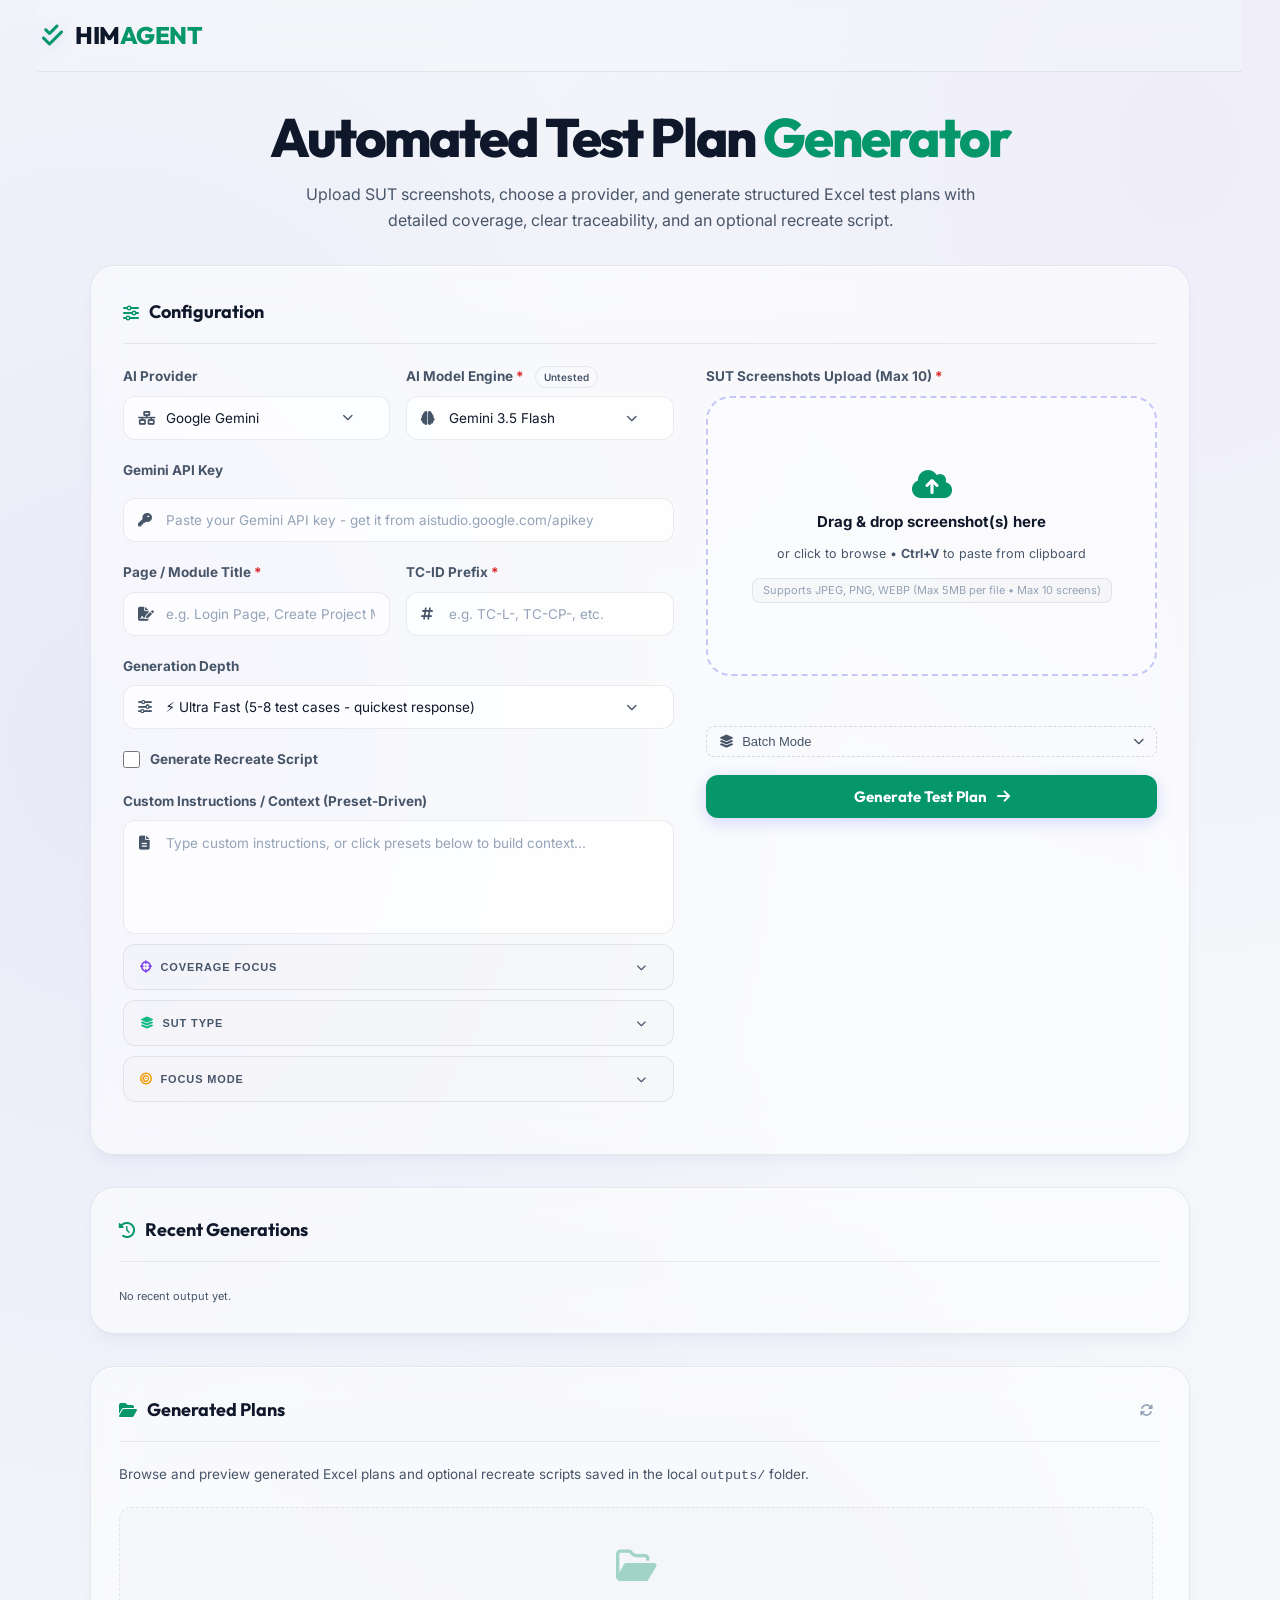
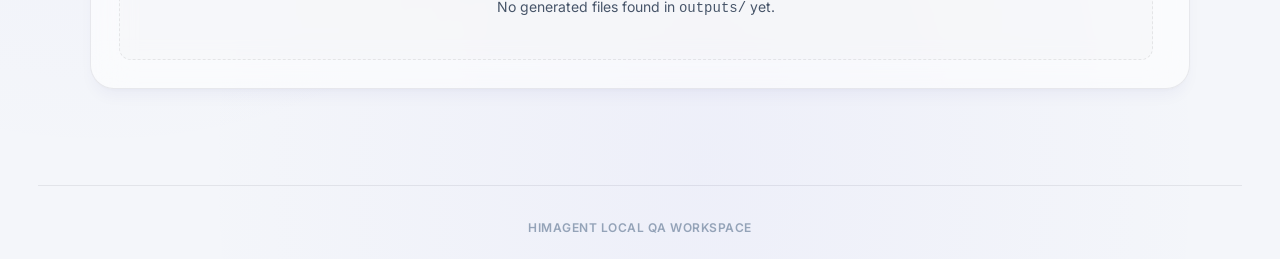
==== commit 1b906244: "fix: resolve generation errors, clean up UI, and stabilize layout - Fix NOT NULL constraint on gener" ====
--- a/templates/index.html
+++ b/templates/index.html
@@ -17,95 +17,306 @@
       href="https://cdnjs.cloudflare.com/ajax/libs/font-awesome/6.4.0/css/all.min.css"
     />
     <!-- Custom Style Sheet -->
-    <link rel="stylesheet" href="/static/style.css?v=1781700027" />
+    <link rel="stylesheet" href="/static/style.css?v=1782000015" />
   </head>
 
   <body>
-    <div class="stars-bg"></div>
-    <div class="glow-orb orb-1"></div>
-    <div class="glow-orb orb-2"></div>
-
     <div class="app-container">
       <!-- Header Section -->
       <header class="app-header">
         <div class="logo-area">
-          <i class="fa-solid fa-wand-magic-sparkles logo-icon"></i>
+          <i class="fa-solid fa-check-double logo-icon"></i>
           <span class="logo-text"
             >HIM<span class="accent-text">AGENT</span></span
           >
         </div>
-        <div class="header-actions">
-          <div class="badge-status">
-            <span class="status-indicator online"></span>
-            <span>Local engine ready</span>
-          </div>
-        </div>
+        <div class="header-actions" id="themePicker"></div>
       </header>
 
       <main class="main-content">
-        <!-- Hero Title -->
-        <section class="hero-section">
-          <h1 class="hero-title">Automated Test Plan Generator</h1>
-          <p class="hero-subtitle">
-            Upload SUT screenshots, choose a provider, and generate structured
-            Excel test plans with detailed coverage, clear traceability, and an
-            optional recreate script.
-          </p>
-        </section>
-
-        <!-- Top Status/Info Container (Alternating Cards) -->
-        <div class="top-container">
-          <!-- Instructions Card (Placeholder when idle) -->
-          <div id="infoCard" class="glass-card info-card">
+        <div class="page-wrap">
+
+          <!-- Hero -->
+          <section class="hero-section">
+            <h1 class="hero-title">Automated Test Plan <span class="accent-text">Generator</span></h1>
+            <p class="hero-subtitle">
+              Upload SUT screenshots, choose a provider, and generate structured
+              Excel test plans with detailed coverage, clear traceability, and an
+              optional recreate script.
+            </p>
+          </section>
+
+
+          <!-- Form Configuration -->
+          <form id="generatorForm" class="glass-card main-form">
             <h2 class="card-title">
-              <i class="fa-solid fa-circle-info header-icon text-accent"></i>
-              Guidelines & Standards
+              <i class="fa-solid fa-sliders header-icon"></i> Configuration
             </h2>
-            <ul class="guidelines-list">
-              <li>
-                <i class="fa-solid fa-check"></i>
-                <div>
-                  <strong>Workbook output:</strong>
-                  <p>
-                    Each run produces a TEST PLAN sheet, a SUMMARY sheet, and
-                    consistent workbook styling for fast review.
-                  </p>
-                </div>
-              </li>
-              <li>
-                <i class="fa-solid fa-check"></i>
-                <div>
-                  <strong>Coverage model:</strong>
-                  <p>
-                    Focuses on functional checks, boundaries, security, WCAG,
-                    responsive behavior, performance, and localization edge
-                    cases.
-                  </p>
-                </div>
-              </li>
-              <li>
-                <i class="fa-solid fa-check"></i>
-                <div>
-                  <strong>Result summary:</strong>
-                  <p>
-                    Includes live summary counts, workbook metrics, and a
-                    consistent visual hierarchy for quick scanning.
-                  </p>
-                </div>
-              </li>
-              <li>
-                <i class="fa-solid fa-check"></i>
-                <div>
-                  <strong>Optional recreate script:</strong>
-                  <p>
-                    Save a `.py` recreate script when needed, or keep the flow
-                    focused on the workbook only.
-                  </p>
-                </div>
-              </li>
-            </ul>
-          </div>
-
+
+            <!-- LEFT COL: config fields + presets -->
+            <div class="form-left-col">
+
+              <div id="modelSelectionContainer" class="form-row">
+                <div class="form-group half-width">
+                  <label for="provider_select">AI Provider</label>
+                  <div class="input-wrapper select-wrapper">
+                    <i class="fa-solid fa-network-wired field-icon"></i>
+                    <select id="provider_select" name="provider">
+                      <option value="gemini" selected>Google Gemini</option>
+                      <option value="openai">OpenAI (GPT)</option>
+                      <option value="claude">Anthropic Claude</option>
+                      <option value="mimo">Xiaomi MiMo</option>
+                      <option value="deepseek">DeepSeek</option>
+                      <option value="grok">xAI Grok</option>
+                      <option value="mistral">Mistral AI</option>
+                      <option value="9router">9Router Local</option>
+                    </select>
+                  </div>
+                  <div class="field-error" id="providerError"></div>
+                </div>
+                <div class="form-group half-width">
+                  <label for="model_name">AI Model Engine <span class="required">*</span>
+                    <span id="modelHealthBadge" class="model-health-badge unknown">Untested</span></label>
+                  <div class="input-wrapper select-wrapper">
+                    <i class="fa-solid fa-brain field-icon"></i>
+                    <select id="model_name" name="model_name" required></select>
+                  </div>
+                  <div class="field-error" id="modelError"></div>
+                </div>
+              </div>
+
+              <div class="form-group" id="apiKeyGroup">
+                <div class="api-key-row">
+                  <label for="api_key" id="api_key_label">Gemini API Key</label>
+                  <span id="apiKeyStatus" class="api-key-status"></span>
+                </div>
+                <div class="input-wrapper">
+                  <i class="fa-solid fa-key field-icon"></i>
+                  <input type="password" id="api_key" name="api_key"
+                    autocomplete="new-password" data-lpignore="true" data-1p-ignore="true"
+                    placeholder="Paste your API key here" />
+                </div>
+              </div>
+
+              <div id="routerInfo" class="provider-help hidden">
+                <div id="routerConnectedRow" class="router-help-row">
+                  <span class="router-help-copy">Configure provider keys and routes in the 9Router dashboard:
+                    <a href="http://localhost:20128" target="_blank" rel="noopener">http://localhost:20128</a></span>
+                  <span class="router-actions">
+                    <span id="routerStatus" class="api-key-status"></span>
+                    <button type="button" id="routerTestBtn" class="btn-router-test">Test</button>
+                  </span>
+                </div>
+                <div id="routerNotFound" class="router-not-found hidden">
+                  <div class="router-not-found-icon"><i class="fa-solid fa-triangle-exclamation"></i></div>
+                  <div class="router-not-found-body">
+                    <strong>9Router not detected on this machine</strong>
+                    <p>9Router is a local AI router app that must be running on port 20128. It is not installed by default — you need to download and run it first.</p>
+                    <div class="router-not-found-actions">
+                      <a href="https://github.com/9router/9router/releases" target="_blank" rel="noopener" class="btn-router-install">
+                        <i class="fa-solid fa-download"></i> Download 9Router
+                      </a>
+                      <button type="button" id="routerRetryBtn" class="btn-router-retry">
+                        <i class="fa-solid fa-rotate-right"></i> Retry connection
+                      </button>
+                    </div>
+                  </div>
+                </div>
+              </div>
+
+              <div class="form-row">
+                <div class="form-group half-width">
+                  <label for="page_title">Page / Module Title <span class="required">*</span></label>
+                  <div class="input-wrapper">
+                    <i class="fa-solid fa-file-signature field-icon"></i>
+                    <input type="text" id="page_title" name="page_title"
+                      placeholder="e.g. Login Page, Create Project Modal" required />
+                  </div>
+                  <div class="field-error" id="pageTitleError"></div>
+                </div>
+                <div class="form-group half-width">
+                  <label for="id_prefix">TC-ID Prefix <span class="required">*</span></label>
+                  <div class="input-wrapper">
+                    <i class="fa-solid fa-hashtag field-icon"></i>
+                    <input type="text" id="id_prefix" name="id_prefix"
+                      placeholder="e.g. TC-L-, TC-CP-, etc." required />
+                  </div>
+                  <div class="field-error" id="idPrefixError"></div>
+                </div>
+              </div>
+
+              <div class="form-group">
+                <label for="gen_depth">Generation Depth</label>
+                <div class="input-wrapper select-wrapper">
+                  <i class="fa-solid fa-sliders field-icon"></i>
+                  <select id="gen_depth" name="gen_depth">
+                    <option value="ultra" selected>⚡ Ultra Fast (5-8 test cases - quickest response)</option>
+                    <option value="fast">🚀 Fast (10-15 test cases - fast response)</option>
+                    <option value="normal">📋 Normal (30-50 test cases - balanced coverage)</option>
+                    <option value="exhaustive">🔬 Exhaustive (50-80 test cases - full coverage)</option>
+                  </select>
+                </div>
+              </div>
+
+              <div class="form-group">
+                <label class="checkbox-label" for="generate_script">
+                  <input type="checkbox" id="generate_script" name="generate_script" />
+                  Generate Recreate Script
+                </label>
+              </div>
+
+              <div class="form-group" id="instructionsGroup">
+                <div class="instructions-header">
+                  <label for="instructions" class="instructions-label">Custom Instructions / Context (Preset-Driven)</label>
+                  <div class="instructions-header-actions">
+                    <span id="instructionsCounter" class="instructions-counter hidden">0 chars</span>
+                    <button type="button" id="savePresetBtn" class="btn-save-preset hidden" title="Save as custom preset">
+                      <i class="fa-solid fa-bookmark"></i> Save
+                    </button>
+                    <button type="button" id="clearInstructionsBtn" class="btn-clear-instructions hidden" title="Clear all instructions">
+                      <i class="fa-solid fa-eraser"></i> Clear
+                    </button>
+                  </div>
+                </div>
+                <div class="input-wrapper textarea-wrapper">
+                  <i class="fa-solid fa-file-lines textarea-icon"></i>
+                  <textarea id="instructions" name="instructions" rows="4"
+                    placeholder="Type custom instructions, or click presets below to build context..."></textarea>
+                </div>
+
+                <div class="preset-container preset-collapsible" data-category="coverage">
+                  <button type="button" class="preset-category-toggle">
+                    <i class="fa-solid fa-crosshairs preset-cat-icon" style="color:#7c3aed"></i>
+                    <span>Coverage Focus</span>
+                    <i class="fa-solid fa-chevron-down preset-chevron"></i>
+                  </button>
+                  <div class="preset-chips-row preset-chips-collapsed">
+                    <button type="button" class="preset-chip" data-text="Focus on functional flows, happy paths, button clicks, links navigation, form submissions, and expected success states.">Functional</button>
+                    <button type="button" class="preset-chip" data-text="Focus on visual alignment, spacing, typography, colors, dark mode transitions, hover effects, and UI aesthetics.">UI/UX</button>
+                    <button type="button" class="preset-chip" data-text="Focus on boundary values, input constraints, maximum lengths, email/phone format validation, special characters, and required fields.">Input &amp; Validation</button>
+                    <button type="button" class="preset-chip" data-text="Focus on security: XSS prevention, SQL injection, CSRF tokens, script embedding, session handling, and input sanitization.">Security</button>
+                    <button type="button" class="preset-chip" data-text="Focus on WCAG 2.1 AA: keyboard tab order, visible focus rings, aria-labels, screen reader compatibility, and color contrast 4.5:1.">Accessibility</button>
+                    <button type="button" class="preset-chip" data-text="Focus on responsive layouts across iPhone SE 375px, Galaxy S20 412px, iPad 768px, touch gestures, and portrait/landscape orientation.">Mobile</button>
+                    <button type="button" class="preset-chip" data-text="Focus on Slow 3G latency, server timeout handling, rate limiting after rapid submissions, and time-to-interactive thresholds.">Performance</button>
+                    <button type="button" class="preset-chip" data-text="Focus on Unicode characters, CJK/Arabic input, RTL layout override, date/currency locale formatting, and zero-width characters.">i18n &amp; Unicode</button>
+                    <button type="button" class="preset-chip" data-text="Focus on typography and text sections: heading hierarchy (H1-H4 size and weight distinction), body text line-height and readability, label and placeholder text visibility, text truncation with ellipsis on overflow, long text wrapping, and empty string rendering.">Typography &amp; Text</button>
+                    <button type="button" class="preset-chip" data-text="Focus on spacing and layout consistency: padding and margin between sections, element alignment on grid, no overlapping components, section divider visibility, card and panel internal spacing, and whitespace balance across breakpoints.">Spacing &amp; Layout</button>
+                    <button type="button" class="preset-chip" data-text="Focus on interactive states for every UI element: default, hover, focus, active, disabled, and loading states. Verify visual feedback is distinct and consistent across buttons, inputs, links, and dropdowns.">Interactive States</button>
+                    <button type="button" class="preset-chip" data-text="Focus on empty and error states: empty list or table with 0-results illustration and helper message, form field inline error messages with icon, page-level error banners, skeleton loader appearance, and no-data placeholder copy.">Empty &amp; Error States</button>
+                    <button type="button" class="preset-chip" data-text="Focus on dark mode: all text readable on dark background, no hardcoded white or black color leaking through, icon visibility, border contrast, input background in dark, and modal and overlay appearance in dark theme.">Dark Mode</button>
+                    <button type="button" class="preset-chip" data-text="Focus on micro-interactions and animation: button press feedback, page transition smoothness, toast notification slide-in and auto-dismiss timing, loading spinner visibility, and collapse and expand animation fluidity.">Micro-interactions</button>
+                    <button type="button" class="preset-chip" data-text="Focus on color usage and contrast: brand color consistency, text-on-background contrast ratio at least 4.5:1 (WCAG AA), disabled element color clearly distinct from active, error state color (red) visually separate from warning (amber), and no reliance on color alone to convey meaning.">Color &amp; Contrast</button>
+                  </div>
+                </div>
+
+                <div class="preset-container preset-collapsible" data-category="sut">
+                  <button type="button" class="preset-category-toggle">
+                    <i class="fa-solid fa-layer-group preset-cat-icon" style="color:#10b981"></i>
+                    <span>SUT Type</span>
+                    <i class="fa-solid fa-chevron-down preset-chevron"></i>
+                  </button>
+                  <div class="preset-chips-row preset-chips-collapsed">
+                    <button type="button" class="preset-chip preset-chip--sut" data-text="This is a Login / Authentication page. Include test cases for valid login, invalid credentials, locked account, forgot password, session persistence, and brute-force protection.">Login / Auth</button>
+                    <button type="button" class="preset-chip preset-chip--sut" data-text="This is a Dashboard / Analytics page. Include test cases for data widget rendering, filter interactions, date range selection, chart loading states, and empty state handling.">Dashboard</button>
+                    <button type="button" class="preset-chip preset-chip--sut" data-text="This is an E-commerce page. Include test cases for add-to-cart, quantity update, price calculation, coupon/promo code, checkout flow, and payment method selection.">E-commerce</button>
+                    <button type="button" class="preset-chip preset-chip--sut" data-text="This is a multi-step Form / Wizard. Include test cases for step navigation, field validation per step, back/forward state retention, and final submission.">Form / Wizard</button>
+                    <button type="button" class="preset-chip preset-chip--sut" data-text="This is a Search and Filter page. Include test cases for keyword search, filter combinations, no-results state, pagination, and sort order behavior.">Search &amp; Filter</button>
+                    <button type="button" class="preset-chip preset-chip--sut" data-text="This is a Settings / Profile page. Include test cases for field editing, save/discard changes, password change, avatar upload, and permission-based field visibility.">Settings</button>
+                    <button type="button" class="preset-chip preset-chip--sut" data-text="This page has a File Upload feature. Include test cases for valid upload, invalid file type, max size exceeded, zero-byte file, corrupted file, double extension (.jpg.exe), and EXIF stripping.">File Upload</button>
+                    <button type="button" class="preset-chip preset-chip--sut" data-text="This is a Data Table / List View. Include test cases for column sorting, row selection, bulk action, pagination, search/filter within table, and empty state.">Data Table</button>
+                  </div>
+                </div>
+
+                <div class="preset-container preset-collapsible" data-category="focus">
+                  <button type="button" class="preset-category-toggle">
+                    <i class="fa-solid fa-bullseye preset-cat-icon" style="color:#f59e0b"></i>
+                    <span>Focus Mode</span>
+                    <i class="fa-solid fa-chevron-down preset-chevron"></i>
+                  </button>
+                  <div class="preset-chips-row preset-chips-collapsed">
+                    <button type="button" class="preset-chip preset-chip--focus" data-text="Focus ONLY on negative test cases: invalid inputs, error states, rejected submissions, security attacks, and failure handling. Skip positive/happy-path cases.">Negative Only</button>
+                    <button type="button" class="preset-chip preset-chip--focus" data-text="Focus ONLY on happy path / positive test cases: successful flows, valid inputs, and expected success states. Skip edge cases and error handling.">Happy Path Only</button>
+                    <button type="button" class="preset-chip preset-chip--focus" data-text="Generate a compact smoke test: 5 critical test cases that verify the most important functionality is working. Prioritize core flow over edge cases.">Smoke Test</button>
+                    <button type="button" class="preset-chip preset-chip--focus" data-text="Deep-dive into edge cases and boundary conditions: empty states, maximum/minimum values, concurrent actions, race conditions, and unexpected user behavior.">Edge Cases</button>
+                  </div>
+                </div>
+
+                <div class="preset-container preset-collapsible" id="customPresetsContainer" data-category="my" style="display:none">
+                  <button type="button" class="preset-category-toggle">
+                    <i class="fa-solid fa-bookmark preset-cat-icon" style="color:#6366f1"></i>
+                    <span>My Presets</span>
+                    <button type="button" id="manageCustomPresetsBtn" class="btn-manage-presets">Manage</button>
+                    <i class="fa-solid fa-chevron-down preset-chevron"></i>
+                  </button>
+                  <div class="preset-chips-row preset-chips-collapsed" id="customPresetsRow"></div>
+                </div>
+              </div>
+
+            </div><!-- /form-left-col -->
+
+            <!-- RIGHT COL: upload + submit -->
+            <div class="form-right-col">
+              <div class="form-group">
+                <label>SUT Screenshots Upload (Max 10) <span class="required">*</span></label>
+                <div id="dropZone" class="drop-zone" role="button" tabindex="0"
+                  aria-label="Upload SUT screenshots. Press Enter or Space to browse files.">
+                  <input type="file" id="screenshot" name="screenshot"
+                    accept="image/*" multiple class="file-input-hidden" />
+                  <div class="drop-zone-content">
+                    <i class="fa-solid fa-cloud-arrow-up upload-icon"></i>
+                    <h3>Drag &amp; drop screenshot(s) here</h3>
+                    <p>or click to browse &bull; <strong>Ctrl+V</strong> to paste from clipboard</p>
+                    <span class="file-limits">Supports JPEG, PNG, WEBP (Max 5MB per file &bull; Max 10 screens)</span>
+                  </div>
+                  <div id="previewContainer" class="preview-container hidden">
+                    <div class="preview-header">
+                      <span id="previewCounter" class="preview-counter"></span>
+                      <span class="preview-footer-hint">
+                        <i class="fa-solid fa-circle-info"></i>
+                        Click to zoom &bull; Ctrl+V to paste
+                      </span>
+                      <button type="button" id="removeImgBtn" class="btn-remove-img">
+                        <i class="fa-solid fa-trash-can"></i> Clear All
+                      </button>
+                    </div>
+                    <div class="preview-grid-wrapper">
+                      <div id="previewGrid" class="preview-grid"></div>
+                    </div>
+                  </div>
+                </div>
+                <button type="button" id="detectBtn" class="detect-btn hidden">
+                  <i class="fa-solid fa-wand-magic-sparkles"></i>
+                  <span id="detectBtnText">Auto-Detect Module Type</span>
+                </button>
+                <div id="suggestionBar" class="suggestion-bar hidden"></div>
+              </div>
+
+              <!-- Batch Mode -->
+              <div class="batch-section" id="batchSection">
+                <button type="button" class="batch-toggle" id="batchToggle">
+                  <i class="fa-solid fa-layer-group"></i>
+                  <span id="batchToggleLabel">Batch Mode</span>
+                  <i class="fa-solid fa-chevron-down batch-chevron" id="batchChevron"></i>
+                </button>
+                <div class="batch-body hidden" id="batchBody">
+                  <p class="batch-hint">Add extra modules — same screenshots &amp; settings, different names &amp; prefixes.</p>
+                  <div id="batchModuleList"></div>
+                  <button type="button" class="btn-add-module" id="addBatchModuleBtn">
+                    <i class="fa-solid fa-plus"></i> Add Module
+                  </button>
+                </div>
+              </div>
+
+              <button type="submit" id="submitBtn" class="btn-primary">
+                <span class="btn-text" id="submitBtnText">Generate Test Plan</span>
+                <i class="fa-solid fa-arrow-right btn-icon"></i>
+              </button>
+              <div class="field-error form-submit-error" id="screenshotError"></div>
+            </div><!-- /form-right-col -->
+
+          </form>
+
+          <!-- Progress Card (Visible during generation) -->
           <!-- Progress Card (Visible during generation) -->
           <div id="progressCard" class="glass-card progress-card hidden">
             <h2 class="card-title">
@@ -137,6 +348,7 @@
             </div>
           </div>
 
+          <!-- Result Dashboard Card (Visible on success) -->
           <!-- Result Dashboard Card (Visible on success) -->
           <div id="resultCard" class="glass-card result-card hidden">
             <div class="success-header">
@@ -272,367 +484,55 @@
                 <span>Generate Another</span>
               </button>
             </div>
-          </div>
-        </div>
-
-        <!-- Form Configuration Section (Full Width) -->
-        <form id="generatorForm" class="glass-card main-form">
-          <h2 class="card-title">
-            <i class="fa-solid fa-sliders header-icon"></i> Configuration
-          </h2>
-
-          <div class="form-left-col">
-            <!-- AI Provider and Model Selection (Visible by Default) -->
-            <div id="modelSelectionContainer" class="form-row">
-              <div class="form-group half-width">
-                <label for="provider_select">AI Provider</label>
-                <div class="input-wrapper select-wrapper">
-                  <i class="fa-solid fa-network-wired field-icon"></i>
-                  <select id="provider_select" name="provider">
-                    <option value="gemini" selected>Google Gemini</option>
-                    <option value="openai">OpenAI (GPT)</option>
-                    <option value="claude">Anthropic Claude</option>
-                    <option value="mimo">Xiaomi MiMo</option>
-                    <option value="deepseek">DeepSeek</option>
-                    <option value="grok">xAI Grok</option>
-                    <option value="mistral">Mistral AI</option>
-                    <option value="9router">9Router Local</option>
-                  </select>
-                </div>
-                <div class="field-error" id="providerError"></div>
-              </div>
-
-              <div class="form-group half-width">
-                <label for="model_name"
-                  >AI Model Engine <span class="required">*</span>
-                  <span id="modelHealthBadge" class="model-health-badge unknown">Untested</span></label
+            </div><!-- /resultCard -->
+
+          <!-- Batch Results -->
+          <div id="batchResultCard" class="glass-card batch-result-card hidden">
+            <h2 class="card-title">
+              <i class="fa-solid fa-layer-group header-icon text-accent"></i>
+              Batch Generation
+            </h2>
+            <div id="batchJobList" class="batch-job-list"></div>
+          </div>
+
+          <!-- Recent Generations -->
+            <div class="recent-card">
+              <h2 class="card-title">
+                <i class="fa-solid fa-clock-rotate-left header-icon text-accent"></i>
+                <span>Recent Generations</span>
+              </h2>
+              <div id="recentList" class="recent-list">
+                <div class="recent-empty">No recent output yet.</div>
+              </div>
+            </div>
+
+            <!-- Generated Files Library -->
+            <div class="library-card">
+              <h2 class="card-title">
+                <i class="fa-solid fa-folder-open header-icon text-accent"></i>
+                <span>Generated Plans</span>
+                <button
+                  id="refreshLibraryBtn"
+                  class="btn-refresh"
+                  type="button"
+                  title="Refresh list"
                 >
-                <div class="input-wrapper select-wrapper">
-                  <i class="fa-solid fa-brain field-icon"></i>
-                  <select id="model_name" name="model_name" required>
-                    <!-- Populated dynamically based on provider -->
-                  </select>
-                </div>
-                <div class="field-error" id="modelError"></div>
-              </div>
-            </div>
-
-            <!-- API Key / Token input -->
-            <div class="form-group" id="apiKeyGroup">
-              <div class="api-key-row">
-                <label for="api_key" id="api_key_label">Gemini API Key</label>
-                <span id="apiKeyStatus" class="api-key-status"></span>
-              </div>
-              <div class="input-wrapper">
-                <i class="fa-solid fa-key field-icon"></i>
-                <input
-                  type="password"
-                  id="api_key"
-                  name="api_key"
-                  autocomplete="new-password"
-                  data-lpignore="true"
-                  data-1p-ignore="true"
-                  placeholder="Paste your Gemini API key (falls back to server env variables if blank)"
-                />
-              </div>
-            </div>
-
-            <div id="routerInfo" class="provider-help hidden">
-              <!-- Normal connected state -->
-              <div id="routerConnectedRow" class="router-help-row">
-                <span class="router-help-copy">Configure provider keys and routes in the 9Router dashboard: <a href="http://localhost:20128" target="_blank" rel="noopener">http://localhost:20128</a></span>
-                <span class="router-actions">
-                  <span id="routerStatus" class="api-key-status"></span>
-                  <button type="button" id="routerTestBtn" class="btn-router-test">Test</button>
-                </span>
-              </div>
-              <!-- Not found state -->
-              <div id="routerNotFound" class="router-not-found hidden">
-                <div class="router-not-found-icon"><i class="fa-solid fa-triangle-exclamation"></i></div>
-                <div class="router-not-found-body">
-                  <strong>9Router not detected on this machine</strong>
-                  <p>9Router is a local AI router app that must be running on port 20128. It is not installed by default — you need to download and run it first.</p>
-                  <div class="router-not-found-actions">
-                    <a href="https://github.com/9router/9router/releases" target="_blank" rel="noopener" class="btn-router-install">
-                      <i class="fa-solid fa-download"></i> Download 9Router
-                    </a>
-                    <button type="button" id="routerRetryBtn" class="btn-router-retry">
-                      <i class="fa-solid fa-rotate-right"></i> Retry connection
-                    </button>
-                  </div>
-                </div>
-              </div>
-            </div>
-
-            <!-- Page / Module Details -->
-            <div class="form-row">
-              <div class="form-group half-width">
-                <label for="page_title"
-                  >Page / Module Title <span class="required">*</span></label
-                >
-                <div class="input-wrapper">
-                  <i class="fa-solid fa-file-signature field-icon"></i>
-                  <input
-                    type="text"
-                    id="page_title"
-                    name="page_title"
-                    placeholder="e.g. Login Page, Create Project Modal"
-                    required
-                  />
-                </div>
-                <div class="field-error" id="pageTitleError"></div>
-              </div>
-
-              <div class="form-group half-width">
-                <label for="id_prefix"
-                  >TC-ID Prefix <span class="required">*</span></label
-                >
-                <div class="input-wrapper">
-                  <i class="fa-solid fa-hashtag field-icon"></i>
-                  <input
-                    type="text"
-                    id="id_prefix"
-                    name="id_prefix"
-                    placeholder="e.g. TC-L-, TC-CP-, etc."
-                    required
-                  />
-                </div>
-                <div class="field-error" id="idPrefixError"></div>
-              </div>
-            </div>
-
-            <!-- Generation Depth Option -->
-            <div class="form-row">
-              <div class="form-group half-width">
-                <label for="gen_depth">Generation Depth</label>
-                <div class="input-wrapper select-wrapper">
-                  <i class="fa-solid fa-sliders field-icon"></i>
-                  <select id="gen_depth" name="gen_depth">
-                    <option value="ultra" selected>
-                      ⚡ Ultra Fast (5-8 test cases - quickest response)
-                    </option>
-                    <option value="fast">
-                      🚀 Fast (10-15 test cases - fast response)
-                    </option>
-                    <option value="normal">
-                      📋 Normal (30-50 test cases - balanced coverage)
-                    </option>
-                    <option value="exhaustive">
-                      🔬 Exhaustive (50-80 test cases - full coverage)
-                    </option>
-                  </select>
-                </div>
-              </div>
-            </div>
-            <div class="form-row">
-              <div class="form-group half-width">
-                <label class="checkbox-label" for="generate_script">
-                  <input
-                    type="checkbox"
-                    id="generate_script"
-                    name="generate_script"
-                  />
-                  Generate Recreate Script
-                </label>
-              </div>
-            </div>
-            <div class="form-group" id="instructionsGroup">
-              <div class="instructions-header">
-                <label for="instructions" class="instructions-label">Custom Instructions / Context (Preset-Driven)</label>
-                <div class="instructions-header-actions">
-                  <span id="instructionsCounter" class="instructions-counter hidden">0 chars</span>
-                  <button type="button" id="savePresetBtn" class="btn-save-preset hidden" title="Save as custom preset">
-                    <i class="fa-solid fa-bookmark"></i> Save
-                  </button>
-                  <button type="button" id="clearInstructionsBtn" class="btn-clear-instructions hidden" title="Clear all instructions">
-                    <i class="fa-solid fa-eraser"></i> Clear
-                  </button>
-                </div>
-              </div>
-              <div class="input-wrapper textarea-wrapper">
-                <i class="fa-solid fa-file-lines textarea-icon"></i>
-                <textarea id="instructions" name="instructions" rows="4"
-                  placeholder="Type custom instructions, or click presets below to build context..."></textarea>
-              </div>
-
-              <!-- Coverage Focus -->
-              <div class="preset-container preset-collapsible" data-category="coverage">
-                <button type="button" class="preset-category-toggle">
-                  <i class="fa-solid fa-crosshairs preset-cat-icon" style="color:#7c3aed"></i>
-                  <span>Coverage Focus</span>
-                  <i class="fa-solid fa-chevron-down preset-chevron"></i>
+                  <i class="fa-solid fa-arrows-rotate"></i>
                 </button>
-                <div class="preset-chips-row preset-chips-collapsed">
-                  <button type="button" class="preset-chip" data-text="Focus on functional flows, happy paths, button clicks, links navigation, form submissions, and expected success states.">Functional</button>
-                  <button type="button" class="preset-chip" data-text="Focus on visual alignment, spacing, typography, colors, dark mode transitions, hover effects, and UI aesthetics.">UI/UX</button>
-                  <button type="button" class="preset-chip" data-text="Focus on boundary values, input constraints, maximum lengths, email/phone format validation, special characters, and required fields.">Input &amp; Validation</button>
-                  <button type="button" class="preset-chip" data-text="Focus on security: XSS prevention, SQL injection, CSRF tokens, script embedding, session handling, and input sanitization.">Security</button>
-                  <button type="button" class="preset-chip" data-text="Focus on WCAG 2.1 AA: keyboard tab order, visible focus rings, aria-labels, screen reader compatibility, and color contrast 4.5:1.">Accessibility</button>
-                  <button type="button" class="preset-chip" data-text="Focus on responsive layouts across iPhone SE 375px, Galaxy S20 412px, iPad 768px, touch gestures, and portrait/landscape orientation.">Mobile</button>
-                  <button type="button" class="preset-chip" data-text="Focus on Slow 3G latency, server timeout handling, rate limiting after rapid submissions, and time-to-interactive thresholds.">Performance</button>
-                  <button type="button" class="preset-chip" data-text="Focus on Unicode characters, CJK/Arabic input, RTL layout override, date/currency locale formatting, and zero-width characters.">i18n &amp; Unicode</button>
-                  <button type="button" class="preset-chip" data-text="Focus on typography and text sections: heading hierarchy (H1-H4 size and weight distinction), body text line-height and readability, label and placeholder text visibility, text truncation with ellipsis on overflow, long text wrapping, and empty string rendering.">Typography &amp; Text</button>
-                  <button type="button" class="preset-chip" data-text="Focus on spacing and layout consistency: padding and margin between sections, element alignment on grid, no overlapping components, section divider visibility, card and panel internal spacing, and whitespace balance across breakpoints.">Spacing &amp; Layout</button>
-                  <button type="button" class="preset-chip" data-text="Focus on interactive states for every UI element: default, hover, focus, active, disabled, and loading states. Verify visual feedback is distinct and consistent across buttons, inputs, links, and dropdowns.">Interactive States</button>
-                  <button type="button" class="preset-chip" data-text="Focus on empty and error states: empty list or table with 0-results illustration and helper message, form field inline error messages with icon, page-level error banners, skeleton loader appearance, and no-data placeholder copy.">Empty &amp; Error States</button>
-                  <button type="button" class="preset-chip" data-text="Focus on dark mode: all text readable on dark background, no hardcoded white or black color leaking through, icon visibility, border contrast, input background in dark, and modal and overlay appearance in dark theme.">Dark Mode</button>
-                  <button type="button" class="preset-chip" data-text="Focus on micro-interactions and animation: button press feedback, page transition smoothness, toast notification slide-in and auto-dismiss timing, loading spinner visibility, and collapse and expand animation fluidity.">Micro-interactions</button>
-                  <button type="button" class="preset-chip" data-text="Focus on color usage and contrast: brand color consistency, text-on-background contrast ratio at least 4.5:1 (WCAG AA), disabled element color clearly distinct from active, error state color (red) visually separate from warning (amber), and no reliance on color alone to convey meaning.">Color &amp; Contrast</button>
-                </div>
-              </div>
-
-              <!-- SUT Type -->
-              <div class="preset-container preset-collapsible" data-category="sut">
-                <button type="button" class="preset-category-toggle">
-                  <i class="fa-solid fa-layer-group preset-cat-icon" style="color:#10b981"></i>
-                  <span>SUT Type</span>
-                  <i class="fa-solid fa-chevron-down preset-chevron"></i>
-                </button>
-                <div class="preset-chips-row preset-chips-collapsed">
-                  <button type="button" class="preset-chip preset-chip--sut" data-text="This is a Login / Authentication page. Include test cases for valid login, invalid credentials, locked account, forgot password, session persistence, and brute-force protection.">Login / Auth</button>
-                  <button type="button" class="preset-chip preset-chip--sut" data-text="This is a Dashboard / Analytics page. Include test cases for data widget rendering, filter interactions, date range selection, chart loading states, and empty state handling.">Dashboard</button>
-                  <button type="button" class="preset-chip preset-chip--sut" data-text="This is an E-commerce page. Include test cases for add-to-cart, quantity update, price calculation, coupon/promo code, checkout flow, and payment method selection.">E-commerce</button>
-                  <button type="button" class="preset-chip preset-chip--sut" data-text="This is a multi-step Form / Wizard. Include test cases for step navigation, field validation per step, back/forward state retention, and final submission.">Form / Wizard</button>
-                  <button type="button" class="preset-chip preset-chip--sut" data-text="This is a Search and Filter page. Include test cases for keyword search, filter combinations, no-results state, pagination, and sort order behavior.">Search &amp; Filter</button>
-                  <button type="button" class="preset-chip preset-chip--sut" data-text="This is a Settings / Profile page. Include test cases for field editing, save/discard changes, password change, avatar upload, and permission-based field visibility.">Settings</button>
-                  <button type="button" class="preset-chip preset-chip--sut" data-text="This page has a File Upload feature. Include test cases for valid upload, invalid file type, max size exceeded, zero-byte file, corrupted file, double extension (.jpg.exe), and EXIF stripping.">File Upload</button>
-                  <button type="button" class="preset-chip preset-chip--sut" data-text="This is a Data Table / List View. Include test cases for column sorting, row selection, bulk action, pagination, search/filter within table, and empty state.">Data Table</button>
-                </div>
-              </div>
-
-              <!-- Focus Mode -->
-              <div class="preset-container preset-collapsible" data-category="focus">
-                <button type="button" class="preset-category-toggle">
-                  <i class="fa-solid fa-bullseye preset-cat-icon" style="color:#f59e0b"></i>
-                  <span>Focus Mode</span>
-                  <i class="fa-solid fa-chevron-down preset-chevron"></i>
-                </button>
-                <div class="preset-chips-row preset-chips-collapsed">
-                  <button type="button" class="preset-chip preset-chip--focus" data-text="Focus ONLY on negative test cases: invalid inputs, error states, rejected submissions, security attacks, and failure handling. Skip positive/happy-path cases.">Negative Only</button>
-                  <button type="button" class="preset-chip preset-chip--focus" data-text="Focus ONLY on happy path / positive test cases: successful flows, valid inputs, and expected success states. Skip edge cases and error handling.">Happy Path Only</button>
-                  <button type="button" class="preset-chip preset-chip--focus" data-text="Generate a compact smoke test: 5 critical test cases that verify the most important functionality is working. Prioritize core flow over edge cases.">Smoke Test</button>
-                  <button type="button" class="preset-chip preset-chip--focus" data-text="Deep-dive into edge cases and boundary conditions: empty states, maximum/minimum values, concurrent actions, race conditions, and unexpected user behavior.">Edge Cases</button>
-                </div>
-              </div>
-
-              <!-- Custom saved presets -->
-              <div class="preset-container preset-collapsible" id="customPresetsContainer" data-category="my" style="display:none">
-                <button type="button" class="preset-category-toggle">
-                  <i class="fa-solid fa-bookmark preset-cat-icon" style="color:#6366f1"></i>
-                  <span>My Presets</span>
-                  <button type="button" id="manageCustomPresetsBtn" class="btn-manage-presets">Manage</button>
-                  <i class="fa-solid fa-chevron-down preset-chevron"></i>
-                </button>
-                <div class="preset-chips-row preset-chips-collapsed" id="customPresetsRow"></div>
-              </div>
-            </div>
-          </div>
-          <div class="form-right-col">
-            <!-- Drag & Drop Upload Zone -->
-            <div class="form-group">
-              <label
-                >SUT Screenshots Upload (Max 10)
-                <span class="required">*</span></label
-              >
-              <div
-                id="dropZone"
-                class="drop-zone"
-                role="button"
-                tabindex="0"
-                aria-label="Upload SUT screenshots. Press Enter or Space to browse files."
-              >
-                <input
-                  type="file"
-                  id="screenshot"
-                  name="screenshot"
-                  accept="image/*"
-                  multiple
-                  class="file-input-hidden"
-                />
-                <div class="drop-zone-content">
-                  <i class="fa-solid fa-cloud-arrow-up upload-icon"></i>
-                  <h3>Drag &amp; drop screenshot(s) here</h3>
-                  <p>
-                    or click to browse &bull; <strong>Ctrl+V</strong> to paste
-                    from clipboard
-                  </p>
-                  <span class="file-limits"
-                    >Supports JPEG, PNG, WEBP (Max 5MB per file &bull; Max 10
-                    screens)</span
-                  >
-                </div>
-                <div id="previewContainer" class="preview-container hidden">
-                  <div class="preview-header">
-                    <span id="previewCounter" class="preview-counter"></span>
-                    <span class="preview-footer-hint">
-                      <i class="fa-solid fa-circle-info"></i>
-                      Click to zoom &bull; Ctrl+V to paste
-                    </span>
-                    <button type="button" id="removeImgBtn" class="btn-remove-img">
-                      <i class="fa-solid fa-trash-can"></i> Clear All
-                    </button>
-                  </div>
-                  <div class="preview-grid-wrapper">
-                    <div id="previewGrid" class="preview-grid"></div>
-                  </div>
-                </div>
-              </div>
-              <!-- AI Detect Module Button -->
-              <button type="button" id="detectBtn" class="detect-btn hidden">
-                <i class="fa-solid fa-wand-magic-sparkles"></i>
-                <span id="detectBtnText">Auto-Detect Module Type</span>
-              </button>
-              <!-- Suggestion Bar (shown after detection) -->
-              <div id="suggestionBar" class="suggestion-bar hidden"></div>
-            </div>
-
-            <button type="submit" id="submitBtn" class="btn-primary">
-              <span class="btn-text">Generate Test Plan</span>
-              <i class="fa-solid fa-arrow-right btn-icon"></i>
-            </button>
-            <div class="field-error form-submit-error" id="screenshotError"></div>
-          </div>
-        </form>
-
-        <div class="glass-card recent-card">
-          <h2 class="card-title">
-            <i class="fa-solid fa-clock-rotate-left header-icon text-accent"></i>
-            <span>Recent Generations</span>
-          </h2>
-          <div id="recentList" class="recent-list">
-            <div class="recent-empty">No recent output yet.</div>
-          </div>
-        </div>
-
-        <!-- Generated Files Library Section -->
-        <div class="glass-card library-card">
-          <h2 class="card-title">
-            <i class="fa-solid fa-folder-open header-icon text-accent"></i>
-            <span>Generated Plans</span>
-            <button
-              id="refreshLibraryBtn"
-              class="btn-refresh"
-              type="button"
-              title="Refresh list"
-            >
-              <i class="fa-solid fa-arrows-rotate"></i>
-            </button>
-          </h2>
-          <p class="library-subtitle">
-            Browse and preview generated Excel plans and optional recreate
-            scripts saved in the local <code>outputs/</code> folder.
-          </p>
-
-          <div id="libraryList" class="library-list">
-            <!-- Dynamically generated list items -->
-            <div class="library-empty">
-              <i class="fa-regular fa-folder-open empty-icon"></i>
-              <p>
-                No generated files found in <code>outputs/</code> yet.
+              </h2>
+              <p class="library-subtitle">
+                Browse and preview generated Excel plans and optional recreate
+                scripts saved in the local <code>outputs/</code> folder.
               </p>
-            </div>
-          </div>
-        </div>
+              <div id="libraryList" class="library-list">
+                <div class="library-empty">
+                  <i class="fa-regular fa-folder-open empty-icon"></i>
+                  <p>No generated files found in <code>outputs/</code> yet.</p>
+                </div>
+              </div>
+            </div>
+
+        </div><!-- /page-wrap -->
       </main>
 
       <footer class="app-footer">
@@ -759,6 +659,9 @@
               <button type="button" class="export-item" data-format="html">
                 <i class="fa-solid fa-file-code"></i> Export HTML
               </button>
+              <button type="button" class="export-item" data-format="pdf">
+                <i class="fa-solid fa-file-pdf"></i> Export PDF
+              </button>
             </div>
           </div>
         </div>
@@ -856,11 +759,8 @@
       </div>
     </div>
 
-    <script src="/static/app.js?v=1781700027"></script>
+    <script src="/static/app.js?v=1782000015"></script>
     <!-- Toast Notification Container -->
     <div id="toastContainer" class="toast-container"></div>
   </body>
-</html>
-
-
-
+</html>
--- a/static/style.css
+++ b/static/style.css
@@ -1,52 +1,69 @@
 /* ============================================================================
-   GLOBAL VARIABLES & DESIGN TOKENS
+   DESIGN TOKENS — Premium Light Glassmorphic Theme
 ============================================================================ */
 :root {
-  --bg-base: #f1f5f9;
-  --bg-card: rgba(255, 255, 255, 0.75);
-  --border-card: rgba(0, 0, 0, 0.06);
-  --border-focus: rgba(109, 40, 217, 0.5);
-
-  --color-text-main: #0f172a;
-  --color-text-muted: #475569;
-  --color-accent: #6d28d9;
-  --color-accent-glow: rgba(109, 40, 217, 0.08);
-  --color-gradient-start: #7c3aed;
-  --color-gradient-end: #3b82f6;
-
-  --color-success: #059669;
-  --color-danger: #dc2626;
-  --color-warning: #d97706;
-  --color-info: #3b82f6;
-
-  --font-heading: "Outfit", sans-serif;
-  --font-body: "Inter", sans-serif;
-  --border-radius-lg: 16px;
-  --border-radius-md: 10px;
-  --border-radius-sm: 8px;
-  --transition-smooth: all 0.3s cubic-bezier(0.4, 0, 0.2, 1);
-
-  /* Box shadows */
-  --shadow-sm: 0 2px 8px rgba(15, 23, 42, 0.06);
-  --shadow-md: 0 4px 24px rgba(15, 23, 42, 0.04);
-  --shadow-lg: 0 12px 30px rgba(15, 23, 42, 0.08);
-  --shadow-accent: 0 4px 15px rgba(99, 102, 241, 0.3);
-  --shadow-accent-lg: 0 8px 25px rgba(99, 102, 241, 0.45);
-  --shadow-success: 0 4px 12px rgba(16, 185, 129, 0.3);
-  --shadow-success-lg: 0 8px 20px rgba(16, 185, 129, 0.45);
-
-  /* Accent shadow */
-  --shadow-accent-sm: 0 2px 8px var(--color-accent-glow);
-  --shadow-accent-md: 0 4px 12px var(--color-accent-glow);
-}
-
-/* ============================================================================
-   ACCESSIBILITY: REDUCED MOTION
+  /* Surfaces */
+  --bg-base:      #f4f6fa;
+  --bg-card:      rgba(255, 255, 255, 0.55);
+  --bg-subtle:    rgba(255, 255, 255, 0.85);
+  --bg-input:     rgba(255, 255, 255, 0.75);
+
+  /* Borders */
+  --border:        rgba(15, 23, 42, 0.08);
+  --border-strong: rgba(15, 23, 42, 0.15);
+  --border-focus:  #4f46e5;
+
+  /* Text */
+  --text-main:  #0f172a;
+  --text-muted: #475569;
+  --text-soft:  #94a3b8;
+
+  /* Brand / Accents */
+  --accent:       #4f46e5;
+  --accent-light: rgba(79, 70, 229, 0.08);
+  --accent-hover: #4338ca;
+  
+  --grad-primary: var(--accent);
+  --grad-glow: rgba(79, 70, 229, 0.08);
+
+  /* Status */
+  --success:       #059669;
+  --success-light: rgba(5, 150, 105, 0.08);
+  --danger:        #dc2626;
+  --danger-light:  rgba(220, 38, 38, 0.08);
+  --warning:       #d97706;
+  --warning-light: rgba(217, 119, 6, 0.08);
+  --info:          #2563eb;
+  --info-light:    rgba(37, 99, 235, 0.08);
+
+  /* Typography */
+  --font-sans: "Inter", system-ui, -apple-system, sans-serif;
+  --font-head: "Outfit", "Inter", sans-serif;
+  --font-mono: "Fira Code", Consolas, "Courier New", monospace;
+
+  /* Radii */
+  --radius-sm: 8px;
+  --radius-md: 12px;
+  --radius-lg: 16px;
+  --radius-xl: 24px;
+
+  /* Shadows */
+  --shadow-xs: 0 4px 6px -1px rgba(0, 0, 0, 0.03), 0 2px 4px -2px rgba(0, 0, 0, 0.03);
+  --shadow-sm: 0 10px 15px -3px rgba(31, 38, 135, 0.04), 0 4px 6px -4px rgba(31, 38, 135, 0.04);
+  --shadow-md: 0 20px 25px -5px rgba(31, 38, 135, 0.06), 0 8px 10px -6px rgba(31, 38, 135, 0.06);
+  --shadow-lg: 0 25px 50px -12px rgba(31, 38, 135, 0.12);
+
+  /* Transitions */
+  --ease: cubic-bezier(0.4, 0, 0.2, 1);
+  --transition-fast: 0.15s var(--ease);
+  --transition-normal: 0.3s var(--ease);
+}
+
+/* ============================================================================
+   REDUCED MOTION
 ============================================================================ */
 @media (prefers-reduced-motion: reduce) {
-  *,
-  *::before,
-  *::after {
+  *, *::before, *::after {
     animation-duration: 0.01ms !important;
     animation-iteration-count: 1 !important;
     transition-duration: 0.01ms !important;
@@ -55,385 +72,256 @@
 }
 
 /* ============================================================================
-   UTILITY CLASSES
-============================================================================ */
-
-/* Reusable glass effect (no padding, used by compositors) */
-.glass-effect {
-  background: var(--bg-card);
-  border: 1px solid var(--border-card);
-  -webkit-backdrop-filter: blur(15px);
-  backdrop-filter: blur(15px);
-  border-radius: var(--border-radius-lg);
-  box-shadow: var(--shadow-md);
-}
-
-/* Reusable text gradient */
-.text-gradient {
-  background: linear-gradient(
-    135deg,
-    var(--color-gradient-start) 0%,
-    var(--color-gradient-end) 100%
-  );
-  -webkit-background-clip: text;
-  background-clip: text;
-  -webkit-text-fill-color: transparent;
-}
-
-/* Reusable card hover accent border */
-.card-hover-accent:hover {
-  border-color: rgba(109, 40, 217, 0.15);
-  box-shadow: var(--shadow-lg);
-}
-
-/* ============================================================================
-   BASE ELEMENTS & BODY
-============================================================================ */
-* {
-  margin: 0;
-  padding: 0;
-  box-sizing: border-box;
-}
-
+   RESET & SCROLLBAR
+============================================================================ */
+*, *::before, *::after { box-sizing: border-box; }
+* { margin: 0; padding: 0; }
+
+::-webkit-scrollbar {
+  width: 8px;
+  height: 8px;
+}
+::-webkit-scrollbar-track {
+  background: rgba(0, 0, 0, 0.03);
+}
+::-webkit-scrollbar-thumb {
+  background: rgba(0, 0, 0, 0.12);
+  border-radius: 4px;
+}
+::-webkit-scrollbar-thumb:hover {
+  background: var(--accent);
+}
+
+/* ============================================================================
+   BASE
+============================================================================ */
 body {
   background-color: var(--bg-base);
-  color: var(--color-text-main);
-  font-family: var(--font-body);
+  background-image:
+    radial-gradient(ellipse 60% 55% at 8% 40%, rgba(79, 70, 229, 0.07) 0%, transparent 100%),
+    radial-gradient(ellipse 50% 45% at 92% 8%, rgba(124, 58, 237, 0.05) 0%, transparent 100%),
+    radial-gradient(ellipse 40% 40% at 55% 95%, rgba(79, 70, 229, 0.04) 0%, transparent 100%);
+  color: var(--text-main);
+  font-family: var(--font-sans);
   font-size: 14px;
   line-height: 1.6;
   min-height: 100vh;
+  position: relative;
   overflow-x: hidden;
-  position: relative;
-}
-
-/* Animated Background Dotted Grid for Day Mode */
-.stars-bg {
-  position: fixed;
-  top: 0;
-  left: 0;
-  width: 100%;
-  height: 100%;
-  background-image: radial-gradient(rgba(0, 0, 0, 0.06) 1px, transparent 1px);
-  background-size: 24px 24px;
-  opacity: 0.8;
-  z-index: -3;
-}
-
-.glow-orb {
-  position: fixed;
-  border-radius: 50%;
-  filter: blur(120px);
-  opacity: 0.12;
-  z-index: -2;
-  pointer-events: none;
-}
-
-.orb-1 {
-  width: 400px;
-  height: 400px;
-  background: radial-gradient(
-    circle,
-    var(--color-gradient-start) 0%,
-    rgba(0, 0, 0, 0) 70%
-  );
-  top: -50px;
-  right: 5%;
-  animation: orbFloat1 25s infinite alternate ease-in-out;
-  will-change: transform;
-}
-
-.orb-2 {
-  width: 450px;
-  height: 450px;
-  background: radial-gradient(
-    circle,
-    var(--color-gradient-end) 0%,
-    rgba(0, 0, 0, 0) 70%
-  );
-  bottom: -100px;
-  left: 5%;
-  animation: orbFloat2 30s infinite alternate ease-in-out;
-  will-change: transform;
-}
-
-@keyframes orbFloat1 {
-  0% {
-    transform: translate(0, 0) scale(1);
-  }
-  50% {
-    transform: translate(-50px, 60px) scale(1.1);
-  }
-  100% {
-    transform: translate(40px, -40px) scale(0.9);
-  }
-}
-
-@keyframes orbFloat2 {
-  0% {
-    transform: translate(0, 0) scale(1);
-  }
-  50% {
-    transform: translate(60px, -50px) scale(0.95);
-  }
-  100% {
-    transform: translate(-30px, 30px) scale(1.05);
-  }
-}
-
-/* ============================================================================
-   LAYOUT CONTAINERS
-============================================================================ */
+  -webkit-font-smoothing: antialiased;
+  -moz-osx-font-smoothing: grayscale;
+}
+
+
+/* ============================================================================
+   LAYOUT
+============================================================================ */
+:root { --header-h: 72px; }
+
 .app-container {
-  max-width: 100%;
+  max-width: 1600px;
   margin: 0 auto;
-  padding: 24px 40px;
+  padding: 0 clamp(16px, 3vw, 48px);
   display: flex;
   flex-direction: column;
   min-height: 100vh;
 }
 
+.page-wrap {
+  display: flex;
+  flex-direction: column;
+  gap: 32px;
+  padding: 24px clamp(16px, 4vw, 64px) 48px;
+  max-width: 1380px;
+  margin-left: auto;
+  margin-right: auto;
+  width: 100%;
+}
+
+.main-content { flex: 1; }
+.two-panel-layout, .panel-left, .panel-right { display: contents; }
+
+/* ============================================================================
+   HEADER
+============================================================================ */
 .app-header {
+  position: sticky;
+  top: 0;
+  z-index: 100;
+  background: rgba(244, 246, 250, 0.7);
+  backdrop-filter: blur(16px);
+  -webkit-backdrop-filter: blur(16px);
   display: flex;
   justify-content: space-between;
   align-items: center;
-  padding-bottom: 20px;
-  border-bottom: 1px solid rgba(0, 0, 0, 0.06);
-  margin-bottom: 30px;
+  height: var(--header-h);
+  border-bottom: 1px solid var(--border);
+  padding: 0 4px;
 }
 
 .logo-area {
   display: flex;
   align-items: center;
-  gap: 10px;
+  gap: 12px;
 }
 
 .logo-icon {
   font-size: 24px;
-  background: linear-gradient(
-    135deg,
-    var(--color-gradient-start) 0%,
-    var(--color-gradient-end) 100%
-  );
-  -webkit-background-clip: text;
-  background-clip: text;
-  -webkit-text-fill-color: transparent;
+  color: var(--accent);
+  filter: drop-shadow(0 2px 8px rgba(79, 70, 229, 0.2));
 }
 
 .logo-text {
-  font-family: var(--font-heading);
+  font-family: var(--font-head);
   font-weight: 800;
   font-size: 24px;
-  letter-spacing: 0.5px;
+  letter-spacing: -0.5px;
+  color: var(--text-main);
 }
 
 .accent-text {
-  background: linear-gradient(
-    135deg,
-    var(--color-gradient-start) 0%,
-    var(--color-gradient-end) 100%
-  );
-  -webkit-background-clip: text;
-  background-clip: text;
-  -webkit-text-fill-color: transparent;
-}
-
-.badge-status {
-  background: rgba(0, 0, 0, 0.03);
-  border: 1px solid rgba(0, 0, 0, 0.05);
-  padding: 6px 14px;
-  border-radius: 50px;
-  font-size: 12px;
-  display: flex;
-  align-items: center;
-  gap: 8px;
-  color: var(--color-text-muted);
-}
-
-.status-indicator {
-  width: 8px;
-  height: 8px;
-  border-radius: 50%;
-}
-
-.status-indicator.online {
-  background-color: var(--color-success);
-  box-shadow: 0 0 10px var(--color-success);
-}
-
-/* Hero Section */
+  color: var(--accent);
+}
+
+.header-actions { display: flex; align-items: center; gap: 12px; }
+
+/* ============================================================================
+   HERO
+============================================================================ */
 .hero-section {
   text-align: center;
-  margin-bottom: 35px;
+  margin-top: 10px;
 }
 
 .hero-title {
-  font-family: var(--font-heading);
-  font-size: 38px;
-  font-weight: 700;
-  margin-bottom: 10px;
-  letter-spacing: -0.5px;
-  background: linear-gradient(135deg, #0f172a 0%, #6d28d9 100%);
-  -webkit-background-clip: text;
-  background-clip: text;
-  -webkit-text-fill-color: transparent;
+  font-family: var(--font-head);
+  font-size: clamp(32px, 4.5vw, 54px);
+  font-weight: 800;
+  letter-spacing: -0.04em;
+  line-height: 1.15;
+  margin-bottom: 14px;
+  color: var(--text-main);
 }
 
 .hero-subtitle {
-  font-size: 15px;
-  color: var(--color-text-muted);
-  max-width: 600px;
+  font-size: 16px;
+  color: var(--text-muted);
+  max-width: 680px;
   margin: 0 auto;
-}
-
-/* Alternating Cards Container & Form Sizing */
-.top-container,
+  line-height: 1.6;
+}
+
+/* ============================================================================
+   CARDS
+============================================================================ */
+.glass-card {
+  background: var(--bg-card);
+  border: 1px solid var(--border);
+  border-radius: var(--radius-xl);
+  padding: 28px;
+  transition: border-color var(--transition-normal), box-shadow var(--transition-normal), transform var(--transition-normal);
+  backdrop-filter: blur(20px);
+  -webkit-backdrop-filter: blur(20px);
+  box-shadow: var(--shadow-sm), inset 0 1px 0 rgba(255, 255, 255, 0.6);
+}
+
+.glass-card:hover {
+  border-color: rgba(15, 23, 42, 0.12);
+  box-shadow: 0 15px 40px -10px rgba(99, 102, 241, 0.15);
+}
+
+.card-title {
+  font-family: var(--font-head);
+  font-size: 18px;
+  font-weight: 700;
+  margin-bottom: 22px;
+  padding-bottom: 16px;
+  border-bottom: 1px solid var(--border);
+  display: flex;
+  align-items: center;
+  gap: 10px;
+  color: var(--text-main);
+}
+
+.header-icon { 
+  font-size: 16px; 
+  color: var(--accent);
+}
+.text-accent { color: var(--accent); }
+
+/* ============================================================================
+   FORM LAYOUT
+============================================================================ */
+.top-container { width: 100%; }
+
 .main-form {
-  max-width: 100%;
-  margin: 0 auto 24px;
   width: 100%;
-}
-
-/* Form two-column wrapper divs (used on wide screens via grid) */
-.form-left-col,
+  display: grid;
+  grid-template-columns: 1.1fr 0.9fr;
+  grid-template-rows: auto 1fr;
+  gap: 0 32px;
+  align-items: start;
+}
+
+/* Title spans both columns */
+.main-form > .card-title {
+  grid-column: 1 / -1;
+}
+
+.form-left-col {
+  display: flex;
+  flex-direction: column;
+  gap: 0;
+}
+
 .form-right-col {
   display: flex;
   flex-direction: column;
-  gap: 4px;
-}
-.form-right-col .btn-primary {
-  width: 100%;
-  justify-content: center;
-  margin-top: 4px;
-}
+  gap: 18px;
+}
+
+.form-right-col .btn-primary,
 .form-right-col .detect-btn {
   width: 100%;
   justify-content: center;
 }
 
-/* ============================================================================
-   GLASS CARDS (COMPONENTS)
-============================================================================ */
-.glass-card {
-  background: var(--bg-card);
-  border: 1px solid var(--border-card);
-  backdrop-filter: blur(15px);
-  -webkit-backdrop-filter: blur(15px);
-  border-radius: var(--border-radius-lg);
-  padding: 24px;
-  transition: var(--transition-smooth);
-  box-shadow: var(--shadow-md);
-}
-
-.glass-card:hover {
-  border-color: rgba(109, 40, 217, 0.15);
-  box-shadow: var(--shadow-lg);
-}
-
-.card-title {
-  font-family: var(--font-heading);
-  font-size: 18px;
-  font-weight: 600;
-  margin-bottom: 20px;
-  display: flex;
-  align-items: center;
-  gap: 10px;
-  border-bottom: 1px solid rgba(0, 0, 0, 0.06);
-  padding-bottom: 12px;
-}
-
-.header-icon {
-  font-size: 16px;
-}
-
-.text-accent {
-  color: var(--color-accent);
-}
-
-/* ============================================================================
-   FORM FIELDS & INPUTS
-============================================================================ */
-.form-group {
-  margin-bottom: 20px;
-}
+.form-group { margin-bottom: 20px; }
 
 .form-row {
   display: flex;
   gap: 16px;
 }
 
-.half-width {
-  flex: 1;
-}
+.half-width { flex: 1; min-width: 0; }
 
 label {
   display: block;
-  font-weight: 500;
+  font-weight: 700;
+  font-size: 13.5px;
   margin-bottom: 8px;
-  color: var(--color-text-main);
-  font-size: 13px;
-}
+  color: var(--text-muted);
+}
+
+.required { color: var(--danger); }
 
 .field-error {
   display: none;
-  margin-top: 7px;
-  color: #dc2626;
+  margin-top: 6px;
+  color: #b91c1c;
   font-size: 12px;
-  line-height: 1.35;
-}
-
-.field-error.visible {
-  display: block;
-}
-
-.form-submit-error {
-  text-align: center;
-}
-
-.model-health-badge {
-  display: inline-flex;
-  align-items: center;
-  margin-left: 8px;
-  padding: 2px 7px;
-  border-radius: 999px;
-  border: 1px solid rgba(100, 116, 139, 0.24);
-  color: #64748b;
-  font-size: 10px;
-  font-weight: 700;
-  vertical-align: middle;
-}
-
-.model-health-badge.healthy {
-  border-color: rgba(15, 118, 110, 0.34);
-  color: #0f766e;
-  background: rgba(15, 118, 110, 0.06);
-}
-
-.model-health-badge.risky {
-  border-color: rgba(220, 38, 38, 0.32);
-  color: #dc2626;
-  background: rgba(220, 38, 38, 0.05);
-}
-
-.checkbox-label {
-  display: flex;
-  align-items: center;
-  gap: 10px;
-  margin-bottom: 0;
-  cursor: pointer;
-}
-
-.checkbox-label input[type="checkbox"] {
-  width: 16px;
-  height: 16px;
-  margin: 0;
-  accent-color: var(--color-accent);
-  flex: 0 0 auto;
-}
-
-.required {
-  color: var(--color-danger);
-}
-
+  line-height: 1.4;
+  background: var(--danger-light);
+  border: 1px solid rgba(220, 38, 38, 0.2);
+  padding: 6px 10px;
+  border-radius: var(--radius-sm);
+}
+.field-error.visible { display: block; }
+.form-submit-error { text-align: center; }
+
+/* ============================================================================
+   INPUTS
+============================================================================ */
 .input-wrapper {
   position: relative;
   width: 100%;
@@ -443,48 +331,150 @@
 .input-wrapper textarea,
 .input-wrapper select {
   width: 100%;
-  background: rgba(255, 255, 255, 0.85);
-  border: 1px solid rgba(15, 23, 42, 0.12);
-  color: var(--color-text-main);
-  padding: 12px 14px 12px 42px;
-  border-radius: var(--border-radius-md);
+  min-height: 44px;
+  background: var(--bg-input);
+  border: 1px solid var(--border);
+  color: var(--text-main);
+  padding: 10px 14px 10px 42px;
+  border-radius: var(--radius-md);
   outline: none;
-  font-family: var(--font-body);
-  font-size: 13px;
-  transition: var(--transition-smooth);
-}
-
-.input-wrapper select {
+  font-family: var(--font-sans);
+  font-size: 13.5px;
+  transition: border-color var(--transition-fast), box-shadow var(--transition-fast), background var(--transition-fast);
   appearance: none;
   -webkit-appearance: none;
-  -moz-appearance: none;
-  cursor: pointer;
-  display: block;
-  max-width: 100%;
-  min-width: 0;
-  background-image: url("data:image/svg+xml;charset=UTF-8,%3csvg xmlns='http://www.w3.org/2000/svg' viewBox='0 0 24 24' fill='none' stroke='rgba(15,23,42,0.5)' stroke-width='2' stroke-linecap='round' stroke-linejoin='round'%3e%3cpolyline points='6 9 12 15 18 9'%3e%3c/polyline%3e%3c/svg%3e");
+}
+
+.input-wrapper input:hover,
+.input-wrapper textarea:hover,
+.input-wrapper select:hover {
+  background: rgba(255, 255, 255, 0.9);
+  border-color: var(--border-strong);
+}
+
+.input-wrapper input:focus,
+.input-wrapper textarea:focus,
+.input-wrapper select:focus {
+  border-color: var(--border-focus);
+  background: #ffffff;
+  box-shadow: 0 0 0 3px rgba(99, 102, 241, 0.18);
+}
+
+.input-wrapper input::placeholder,
+.input-wrapper textarea::placeholder { color: var(--text-soft); }
+
+/* Select arrow styling */
+.input-wrapper select {
+  background-image: url("data:image/svg+xml;charset=UTF-8,%3csvg xmlns='http://www.w3.org/2000/svg' viewBox='0 0 24 24' fill='none' stroke='%23475569' stroke-width='2' stroke-linecap='round' stroke-linejoin='round'%3e%3cpolyline points='6 9 12 15 18 9'%3e%3c/polyline%3e%3c/svg%3e");
   background-repeat: no-repeat;
-  background-position: right 14px center;
+  background-position: right 16px center;
   background-size: 14px;
-  padding-right: 40px;
-  overflow: hidden;
-  text-overflow: ellipsis;
-  white-space: nowrap;
+  padding-right: 48px;
+  cursor: pointer;
 }
 
 .input-wrapper select option {
-  background-color: #ffffff;
-  color: var(--color-text-main);
-  max-width: 100%;
-  overflow: hidden;
-  text-overflow: ellipsis;
-  white-space: nowrap;
-}
-
-.input-wrapper select.native-model-select {
-  display: none;
-}
-
+  background: #ffffff;
+  color: var(--text-main);
+}
+
+/* Hidden native select (model combobox) */
+.input-wrapper select.native-model-select { display: none; }
+
+.field-icon {
+  position: absolute;
+  left: 15px;
+  top: 50%;
+  transform: translateY(-50%);
+  color: var(--text-muted);
+  font-size: 14px;
+  pointer-events: none;
+  transition: color var(--transition-fast);
+}
+.input-wrapper:focus-within .field-icon {
+  color: var(--accent);
+}
+
+.select-wrapper { position: relative; }
+
+.select-wrapper select {
+  padding-right: 48px !important;
+  background-image: none !important;
+}
+
+.select-wrapper::after {
+  content: "\f078";
+  font-family: "Font Awesome 6 Free";
+  font-weight: 900;
+  position: absolute;
+  right: 16px;
+  top: 50%;
+  transform: translateY(-50%);
+  color: var(--text-muted);
+  font-size: 11px;
+  pointer-events: none;
+  transition: color var(--transition-fast);
+}
+
+.select-wrapper.custom-select-wrapper::after { display: none; }
+.select-wrapper:focus-within::after { color: var(--accent); }
+.select-wrapper.custom-select-wrapper .field-icon { z-index: 2; pointer-events: none; }
+.select-wrapper.custom-select-wrapper:focus-within .field-icon,
+.select-wrapper.custom-select-wrapper:has(.model-combobox.open) .field-icon { color: var(--accent); }
+
+/* Textarea */
+.input-wrapper textarea {
+  min-height: 110px;
+  resize: vertical;
+}
+
+.textarea-icon {
+  position: absolute;
+  left: 15px;
+  top: 15px;
+  color: var(--text-muted);
+  font-size: 14px;
+  pointer-events: none;
+  transition: color var(--transition-fast);
+}
+.textarea-wrapper:focus-within .textarea-icon {
+  color: var(--accent);
+}
+
+/* Textarea auto-grow wrapper */
+.textarea-wrapper {
+  border: 1px solid var(--border);
+  border-radius: var(--radius-md);
+  background: var(--bg-input);
+  transition: border-color var(--transition-fast), box-shadow var(--transition-fast);
+}
+
+.textarea-wrapper:focus-within {
+  border-color: var(--border-focus);
+  box-shadow: 0 0 0 3px rgba(99, 102, 241, 0.18);
+}
+
+.textarea-wrapper textarea.textarea-autogrow,
+.input-wrapper textarea.textarea-autogrow {
+  min-height: 72px;
+  border: 0;
+  background: transparent;
+  box-shadow: none;
+  line-height: 1.5;
+  padding: 12px 14px 12px 42px;
+  resize: none;
+  overflow-y: hidden;
+}
+.textarea-wrapper textarea.textarea-autogrow:focus,
+.input-wrapper textarea.textarea-autogrow:focus {
+  border: 0;
+  background: transparent;
+  box-shadow: none;
+}
+
+/* ============================================================================
+   MODEL COMBOBOX
+============================================================================ */
 .model-combobox {
   position: relative;
   width: 100%;
@@ -494,38 +484,40 @@
 .model-combobox-trigger {
   width: 100%;
   min-width: 0;
-  height: 45px;
+  height: 44px;
   display: flex;
   align-items: center;
   justify-content: space-between;
-  gap: 12px;
-  background: rgba(255, 255, 255, 0.88);
-  border: 1px solid rgba(15, 118, 110, 0.18);
-  color: var(--color-text-main);
-  padding: 12px 42px 12px 42px;
-  border-radius: var(--border-radius-md);
+  gap: 10px;
+  background: var(--bg-input);
+  border: 1px solid var(--border);
+  color: var(--text-main);
+  padding: 10px 36px 10px 42px;
+  border-radius: var(--radius-md);
   outline: none;
-  font-family: var(--font-body);
-  font-size: 13px;
+  font-family: var(--font-sans);
+  font-size: 13.5px;
   text-align: left;
   cursor: pointer;
-  transition: var(--transition-smooth);
+  transition: border-color var(--transition-fast), box-shadow var(--transition-fast), background var(--transition-fast);
+}
+
+.model-combobox-trigger:hover {
+  background: rgba(255, 255, 255, 0.9);
+  border-color: var(--border-strong);
 }
 
 .model-combobox-trigger:focus,
 .model-combobox.open .model-combobox-trigger {
-  border-color: var(--color-accent);
+  border-color: var(--border-focus);
   background: #ffffff;
-  box-shadow: 0 0 12px var(--color-accent-glow);
-}
-
-.model-combobox-trigger:disabled {
-  cursor: wait;
-  opacity: 0.7;
-}
+  box-shadow: 0 0 0 3px rgba(99, 102, 241, 0.18);
+}
+
+.model-combobox-trigger:disabled { cursor: wait; opacity: 0.6; }
 
 .model-combobox-value {
-  display: block;
+  flex: 1;
   min-width: 0;
   overflow: hidden;
   text-overflow: ellipsis;
@@ -534,293 +526,225 @@
 
 .model-combobox-chevron {
   flex: 0 0 auto;
-  color: #0f766e;
-  font-size: 12px;
+  color: var(--text-muted);
+  font-size: 11px;
   transition: transform 0.18s ease;
 }
-
-.model-combobox.open .model-combobox-chevron {
-  transform: rotate(180deg);
-}
+.model-combobox.open .model-combobox-chevron { transform: rotate(180deg); }
 
 .model-combobox-menu {
   position: absolute;
   left: 0;
   right: 0;
   top: calc(100% + 6px);
-  z-index: 40;
+  z-index: 150;
   display: none;
   width: 100%;
-  min-width: 0;
   overflow: hidden;
-  background: rgba(255, 255, 255, 0.98);
-  border: 1px solid rgba(15, 118, 110, 0.22);
-  border-radius: 12px;
-  box-shadow: 0 18px 36px rgba(15, 118, 110, 0.16);
-}
-
-.model-combobox.open .model-combobox-menu {
-  display: flex;
-  flex-direction: column;
-}
-
-.model-combobox.open-up .model-combobox-menu {
-  top: auto;
-  bottom: calc(100% + 6px);
-}
+  background: #ffffff;
+  border: 1px solid var(--border-strong);
+  border-radius: var(--radius-md);
+  box-shadow: var(--shadow-md);
+  backdrop-filter: blur(25px);
+  -webkit-backdrop-filter: blur(25px);
+}
+
+.model-combobox.open .model-combobox-menu { display: flex; flex-direction: column; }
+.model-combobox.open-up .model-combobox-menu { top: auto; bottom: calc(100% + 6px); }
 
 .model-combobox-search-wrap {
   position: relative;
   flex: 0 0 auto;
-  padding: 8px;
-  background: rgba(15, 118, 110, 0.05);
-  border-bottom: 1px solid rgba(15, 118, 110, 0.12);
-}
-
-.model-combobox-search-wrap.hidden {
-  display: none;
-}
-
+  padding: 10px;
+  background: rgba(0, 0, 0, 0.02);
+  border-bottom: 1px solid var(--border);
+}
 .model-combobox-search-wrap i {
   position: absolute;
-  left: 20px;
+  left: 22px;
   top: 50%;
   transform: translateY(-50%);
-  color: var(--color-text-muted);
+  color: var(--text-muted);
   font-size: 12px;
 }
 
 .model-combobox .model-combobox-search {
   width: 100%;
   height: 36px;
-  min-height: 36px;
   background: #ffffff;
-  border: 1px solid rgba(15, 118, 110, 0.24);
-  border-radius: 9px;
-  padding: 8px 10px 8px 34px;
+  border: 1px solid var(--border);
+  border-radius: var(--radius-sm);
+  padding: 6px 10px 6px 34px;
+  color: var(--text-main);
   outline: none;
-  font-family: var(--font-body);
+  font-family: var(--font-sans);
   font-size: 13px;
-}
-
+  transition: border-color var(--transition-fast);
+}
 .model-combobox .model-combobox-search:focus {
-  border-color: var(--color-accent);
-  box-shadow: 0 0 0 3px rgba(20, 184, 166, 0.12);
+  border-color: var(--border-focus);
 }
 
 .model-combobox-list {
   overflow-y: auto;
   overscroll-behavior: contain;
   padding: 6px;
+  max-height: 240px;
 }
 
 .model-combobox-option,
 .model-combobox-empty {
   width: 100%;
-  min-width: 0;
-  border: 1px solid transparent;
-  border-radius: 8px;
+  border: none;
   background: transparent;
-  color: var(--color-text-main);
+  color: var(--text-main);
   display: block;
-  padding: 9px 10px;
-  font-family: var(--font-body);
+  padding: 8px 12px;
+  font-family: var(--font-sans);
   font-size: 13px;
-  line-height: 1.35;
+  line-height: 1.4;
   text-align: left;
   overflow: hidden;
   text-overflow: ellipsis;
   white-space: nowrap;
-}
-
-.model-combobox-option {
-  cursor: pointer;
-}
-
+  border-radius: var(--radius-sm);
+  transition: background var(--transition-fast), color var(--transition-fast);
+}
+.model-combobox-option { cursor: pointer; }
 .model-combobox-option:hover,
 .model-combobox-option:focus {
-  background: rgba(20, 184, 166, 0.14);
-  color: #0f766e;
+  background: var(--accent-light);
+  color: var(--accent);
   outline: none;
 }
-
 .model-combobox-option[aria-selected="true"] {
-  background: transparent;
-  border-color: rgba(15, 118, 110, 0.42);
-  color: #0f766e;
-  font-weight: 700;
-}
-
+  background: var(--accent);
+  color: #ffffff;
+  font-weight: 600;
+}
 .model-combobox-option:disabled,
-.model-combobox-empty {
-  color: var(--color-text-muted);
-  cursor: default;
-}
-
-.input-wrapper textarea {
-  padding-left: 42px;
-  resize: none;
-}
-
-.textarea-wrapper {
-  border: 1px solid rgba(15, 23, 42, 0.1);
-  border-radius: 22px;
-  background: rgba(255, 255, 255, 0.94);
-  box-shadow: 0 10px 28px rgba(15, 23, 42, 0.08), inset 0 1px 0 rgba(255, 255, 255, 0.8);
-  transition: var(--transition-smooth);
-}
-
-.textarea-wrapper:focus-within {
-  border-color: rgba(15, 118, 110, 0.36);
-  background: #ffffff;
-  box-shadow: 0 14px 34px rgba(15, 118, 110, 0.12), 0 0 0 4px rgba(15, 118, 110, 0.08);
-}
-
-.textarea-wrapper textarea.textarea-autogrow,
-.input-wrapper textarea.textarea-autogrow {
-  min-height: 64px;
-  border: 0;
-  background: transparent;
-  box-shadow: none;
-  line-height: 1.5;
-  padding: 16px 18px 16px 46px;
-  resize: none;
-  overflow-y: hidden;
-}
-
-.textarea-wrapper textarea.textarea-autogrow:focus,
-.input-wrapper textarea.textarea-autogrow:focus {
-  border: 0;
-  background: transparent;
-  box-shadow: none;
-}
-
-.input-wrapper input:focus,
-.input-wrapper textarea:focus,
-.input-wrapper select:focus {
-  border-color: var(--color-accent);
-  background: #ffffff;
-  box-shadow: 0 0 12px var(--color-accent-glow);
-}
-
-.field-icon {
-  position: absolute;
-  left: 15px;
-  top: 50%;
-  transform: translateY(-50%);
-  color: var(--color-text-muted);
-  font-size: 14px;
-}
-
-.select-wrapper.custom-select-wrapper .field-icon {
-  z-index: 2;
-  pointer-events: none;
-  color: #64748b;
-}
-
-.select-wrapper.custom-select-wrapper:focus-within .field-icon,
-.select-wrapper.custom-select-wrapper:has(.model-combobox.open) .field-icon {
-  color: #0f766e;
-}
-
-.textarea-icon {
-  position: absolute;
-  left: 15px;
-  top: 15px;
-  color: var(--color-text-muted);
-  font-size: 14px;
-}
-
-/* ============================================================================
-   DRAP AND DROP AREA
+.model-combobox-empty { color: var(--text-soft); cursor: default; }
+
+/* Model health badge */
+.model-health-badge {
+  display: inline-flex;
+  align-items: center;
+  margin-left: 8px;
+  padding: 2px 8px;
+  border-radius: 999px;
+  border: 1px solid var(--border);
+  color: var(--text-muted);
+  font-size: 10px;
+  font-weight: 600;
+  vertical-align: middle;
+}
+.model-health-badge.healthy {
+  border-color: rgba(5, 150, 105, 0.4);
+  color: var(--success);
+  background: var(--success-light);
+}
+.model-health-badge.risky {
+  border-color: rgba(220, 38, 38, 0.4);
+  color: var(--danger);
+  background: var(--danger-light);
+}
+
+/* ============================================================================
+   CHECKBOX
+============================================================================ */
+.checkbox-label {
+  display: flex;
+  align-items: center;
+  gap: 10px;
+  margin-bottom: 0;
+  cursor: pointer;
+  user-select: none;
+  font-weight: 700;
+  font-size: 13.5px;
+  color: var(--text-muted);
+}
+.checkbox-label input[type="checkbox"] {
+  width: 17px;
+  height: 17px;
+  margin: 0;
+  accent-color: var(--accent);
+  flex: 0 0 auto;
+  cursor: pointer;
+}
+
+.form-group--vcenter {
+  display: flex;
+  align-items: flex-end;
+  padding-bottom: 2px;
+}
+
+/* ============================================================================
+   DROP ZONE
 ============================================================================ */
 .drop-zone {
-  border: 2px dashed rgba(15, 23, 42, 0.15);
-  border-radius: var(--border-radius-md);
-  padding: 30px 20px;
+  border: 2px dashed rgba(99, 102, 241, 0.35);
+  border-radius: var(--radius-xl);
+  padding: 36px 24px;
   text-align: center;
   cursor: pointer;
-  background: rgba(255, 255, 255, 0.4);
-  transition: var(--transition-smooth);
+  background: rgba(255, 255, 255, 0.35);
+  transition: border-color var(--transition-normal), background var(--transition-normal), box-shadow var(--transition-normal);
   position: relative;
   overflow: hidden;
-  min-height: 160px;
+  min-height: 200px;
   display: flex;
   align-items: center;
   justify-content: center;
 }
 
 .drop-zone:hover {
-  border-color: var(--color-accent);
-  background: rgba(109, 40, 217, 0.04);
+  border-color: var(--accent);
+  background: rgba(99, 102, 241, 0.04);
+}
+
+.drop-zone.drag-active {
+  border-color: var(--accent);
+  background: rgba(99, 102, 241, 0.08);
+}
+
+.drop-zone.paste-flash {
+  animation: pasteFlash 0.7s ease-out;
+}
+
+@keyframes pasteFlash {
+  0%   { border-color: var(--success); background: var(--success-light); }
+  60%  { border-color: var(--success); background: var(--success-light); }
+  100% { border-color: rgba(99, 102, 241, 0.35); background: rgba(255, 255, 255, 0.35); }
 }
 
 .drop-zone-content {
   display: flex;
   flex-direction: column;
   align-items: center;
+  gap: 10px;
 }
 
 .upload-icon {
   font-size: 32px;
-  margin-bottom: 12px;
-  color: var(--color-text-muted);
-  transition: var(--transition-smooth);
-}
-
+  color: var(--accent);
+  transition: color var(--transition-fast), transform var(--transition-fast);
+}
 .drop-zone:hover .upload-icon {
-  color: var(--color-accent);
+  color: var(--accent-hover);
   transform: translateY(-4px);
 }
 
-.drop-zone h3 {
-  font-size: 14px;
-  font-weight: 500;
-  margin-bottom: 4px;
-}
-
-.drop-zone p {
-  color: var(--color-text-muted);
-  font-size: 12px;
-  margin-bottom: 10px;
-}
+.drop-zone h3 { font-size: 15px; font-weight: 700; color: var(--text-main); }
+.drop-zone p  { color: var(--text-muted); font-size: 12.5px; }
 
 .file-limits {
-  font-size: 10px;
-  color: var(--color-text-muted);
-  background: rgba(255, 255, 255, 0.05);
-  padding: 3px 8px;
-  border-radius: 4px;
-}
-
-/* ============================================================================ */
-.drop-zone.paste-flash {
-  animation: pasteFlash 0.7s ease-out;
-}
-
-@keyframes pasteFlash {
-  0% {
-    border-color: var(--color-success);
-    box-shadow: 0 0 0 0 rgba(5, 150, 105, 0.4);
-    background: rgba(5, 150, 105, 0.08);
-  }
-  50% {
-    border-color: var(--color-success);
-    box-shadow: 0 0 20px rgba(5, 150, 105, 0.15);
-    background: rgba(5, 150, 105, 0.04);
-  }
-  100% {
-    border-color: rgba(15, 23, 42, 0.15);
-    box-shadow: none;
-    background: rgba(255, 255, 255, 0.4);
-  }
-}
-
-/* Drag active state */
-.drop-zone.drag-active {
-  border-color: var(--color-accent);
-  background: rgba(109, 40, 217, 0.06);
-  box-shadow: 0 0 20px rgba(109, 40, 217, 0.1);
+  font-size: 11px;
+  color: var(--text-soft);
+  background: rgba(0, 0, 0, 0.02);
+  border: 1px solid var(--border);
+  padding: 3px 10px;
+  border-radius: var(--radius-sm);
+  margin-top: 4px;
 }
 
 .file-input-hidden {
@@ -832,22 +756,22 @@
   overflow: hidden;
 }
 
-/* Preview screenshot container */
+/* Preview container (inside drop zone after upload) */
 .preview-container {
   width: 100%;
   height: auto;
   min-height: 0;
   position: relative;
-  top: auto;
-  left: auto;
-  background: rgba(241, 245, 249, 0.95);
+  background: #f8fafc;
   display: flex;
   align-items: stretch;
   justify-content: flex-start;
   flex-direction: column;
-  padding: 48px 12px 12px;
+  padding: 48px 14px 14px;
   z-index: 10;
   overflow: visible;
+  border-radius: var(--radius-md);
+  border: 1px solid var(--border);
 }
 
 .preview-container img {
@@ -859,65 +783,182 @@
 .preview-header {
   display: flex;
   align-items: center;
+  gap: 10px;
+  margin-bottom: 12px;
+}
+
+.preview-footer-hint {
+  font-size: 11.5px;
+  color: var(--text-muted);
+  display: flex;
+  align-items: center;
+  gap: 6px;
+  flex: 1;
+}
+
+.preview-footer-hint i { font-size: 11px; flex-shrink: 0; color: var(--accent); }
+
+.btn-remove-img {
+  background: var(--danger-light);
+  border: 1px solid rgba(220, 38, 38, 0.25);
+  color: var(--danger);
+  padding: 5px 12px;
+  border-radius: var(--radius-sm);
+  font-size: 11px;
+  cursor: pointer;
+  display: flex;
+  align-items: center;
+  gap: 6px;
+  font-weight: 700;
+  flex-shrink: 0;
+  transition: background var(--transition-fast), border-color var(--transition-fast);
+}
+.btn-remove-img:hover { background: rgba(220, 38, 38, 0.12); border-color: rgba(220, 38, 38, 0.4); }
+
+.hidden { display: none !important; }
+
+/* ============================================================================
+   PREVIEW GRID (MULTI-SCREENSHOT THUMBNAILS)
+============================================================================ */
+.preview-grid-wrapper {
+  width: 100%;
+  max-height: 400px;
+  overflow-y: auto;
+  border-radius: var(--radius-md);
+  padding-right: 4px;
+}
+
+.preview-grid-wrapper::-webkit-scrollbar { width: 4px; }
+.preview-grid-wrapper::-webkit-scrollbar-track { background: transparent; }
+.preview-grid-wrapper::-webkit-scrollbar-thumb { background: var(--border-strong); border-radius: 4px; }
+
+.preview-grid {
+  display: grid;
+  grid-template-columns: repeat(auto-fill, minmax(140px, 1fr));
+  gap: 12px;
+  width: 100%;
+  padding: 4px 2px 8px;
+  align-content: start;
+}
+
+.preview-counter {
+  font-size: 12px;
+  font-weight: 800;
+  color: var(--text-main);
+  white-space: nowrap;
+}
+
+.preview-add-tile {
+  border: 2px dashed rgba(99, 102, 241, 0.35);
+  border-radius: var(--radius-md);
+  display: flex;
+  flex-direction: column;
+  align-items: center;
+  justify-content: center;
   gap: 8px;
-  margin-bottom: 8px;
-}
-
-.preview-footer-hint {
-  font-size: 10.5px;
-  color: var(--color-text-muted);
-  display: flex;
-  align-items: center;
-  gap: 5px;
-  flex: 1;
-  opacity: 0.7;
-}
-
-.preview-footer-hint i {
+  cursor: pointer;
+  color: var(--accent);
+  font-size: 11.5px;
+  font-weight: 700;
+  background: rgba(99, 102, 241, 0.03);
+  transition: background var(--transition-fast), border-color var(--transition-fast);
+  padding: 14px 10px;
+  text-align: center;
+  min-height: 90px;
+}
+.preview-add-tile:hover { background: rgba(99, 102, 241, 0.08); border-color: var(--accent); }
+.preview-add-tile i { font-size: 20px; color: var(--accent); }
+
+.preview-item {
+  position: relative;
+  border: 1px solid var(--border);
+  border-radius: var(--radius-md);
+  overflow: hidden;
+  background: rgba(255, 255, 255, 0.8);
+  display: flex;
+  flex-direction: column;
+  transition: border-color var(--transition-fast), box-shadow var(--transition-fast);
+}
+.preview-item:hover { border-color: var(--accent); box-shadow: 0 4px 12px rgba(99, 102, 241, 0.08); }
+
+.preview-thumb {
+  position: relative;
+  width: 100%;
+  height: 90px;
+  display: flex;
+  align-items: center;
+  justify-content: center;
+  background: rgba(0, 0, 0, 0.03);
+  overflow: hidden;
+  cursor: zoom-in;
+}
+.preview-thumb img { max-width: 100%; max-height: 100%; object-fit: contain; }
+
+.preview-item-label {
+  position: absolute;
+  bottom: 0; left: 0; width: 100%;
+  background: rgba(255, 255, 255, 0.9);
+  backdrop-filter: blur(4px);
+  color: var(--text-muted);
+  font-size: 9.5px;
+  font-weight: 700;
+  text-align: center;
+  padding: 4px 0;
+  border-top: 1px solid var(--border);
+}
+
+.preview-item-delete {
+  position: absolute;
+  top: 6px; right: 6px;
+  background: var(--danger);
+  border: none;
+  color: #fff;
+  width: 20px; height: 20px;
+  border-radius: 50%;
   font-size: 10px;
-  flex-shrink: 0;
-}
-
-.btn-remove-img {
-  background: rgba(239, 68, 68, 0.85);
+  cursor: pointer;
+  display: flex;
+  align-items: center;
+  justify-content: center;
+  transition: opacity var(--transition-fast);
+  z-index: 5;
+  opacity: 0;
+}
+.preview-item:hover .preview-item-delete { opacity: 1; }
+.preview-item-delete:hover { opacity: 1 !important; background: #dc2626; }
+
+.screen-context-input {
+  width: 100%;
+  height: 56px; min-height: 56px; max-height: 56px;
+  border: 0;
+  border-top: 1px solid var(--border);
+  background: rgba(0, 0, 0, 0.02);
+  color: var(--text-main);
+  font-family: var(--font-sans);
+  font-size: 11.5px;
+  line-height: 1.4;
+  padding: 8px 10px;
+  resize: none;
+  outline: none;
+  overflow-y: auto;
+  transition: background var(--transition-fast);
+}
+.screen-context-input:focus {
+  background: rgba(255, 255, 255, 0.8);
+  box-shadow: inset 0 0 0 2px rgba(99, 102, 241, 0.15);
+}
+
+/* ============================================================================
+   BUTTONS
+============================================================================ */
+.btn-primary {
+  background: var(--grad-primary);
+  color: #ffffff;
   border: none;
-  color: white;
-  padding: 5px 11px;
-  border-radius: 4px;
-  font-size: 11px;
-  cursor: pointer;
-  display: flex;
-  align-items: center;
-  gap: 5px;
-  font-weight: 500;
-  flex-shrink: 0;
-  transition: var(--transition-smooth);
-}
-
-.btn-remove-img:hover {
-  background: rgba(239, 68, 68, 1);
-  transform: scale(1.02);
-}
-
-.hidden {
-  display: none !important;
-}
-
-/* ============================================================================
-   BUTTONS
-============================================================================ */
-.btn-primary {
-  background: linear-gradient(
-    135deg,
-    var(--color-gradient-start) 0%,
-    var(--color-gradient-end) 100%
-  );
-  color: white;
-  border: none;
-  border-radius: var(--border-radius-md);
-  padding: 14px 24px;
-  font-weight: 600;
-  font-family: var(--font-heading);
+  border-radius: var(--radius-md);
+  padding: 12px 24px;
+  font-weight: 700;
+  font-family: var(--font-head);
   font-size: 15px;
   width: 100%;
   cursor: pointer;
@@ -925,219 +966,195 @@
   align-items: center;
   justify-content: center;
   gap: 10px;
-  transition: var(--transition-smooth);
-  box-shadow: 0 4px 15px rgba(99, 102, 241, 0.3);
-}
-
+  transition: transform var(--transition-fast), box-shadow var(--transition-fast), filter var(--transition-fast);
+  box-shadow: 0 4px 15px rgba(99, 102, 241, 0.25);
+  position: relative;
+  overflow: hidden;
+}
 .btn-primary:hover {
-  transform: translateY(-2px);
-  box-shadow: 0 8px 25px rgba(99, 102, 241, 0.45);
-}
-
+  filter: brightness(1.05);
+  box-shadow: 0 6px 20px rgba(99, 102, 241, 0.35);
+  transform: translateY(-1px);
+}
 .btn-primary:active {
-  transform: translateY(0);
-}
-
-.btn-lib-action.delete {
-  color: var(--color-danger);
-}
-
-/* Ensure trash icon is red */
-.btn-lib-action.delete .fa-trash {
-  color: var(--color-danger);
-}
+  transform: translateY(1px);
+}
+
 .btn-secondary {
   display: inline-flex;
   align-items: center;
   gap: 8px;
-  padding: 9px 20px;
-  background: rgba(99, 102, 241, 0.06);
-  color: #4f46e5;
-  border: 1px solid rgba(99, 102, 241, 0.25);
-  border-radius: 8px;
-  font-size: 13px;
-  font-weight: 500;
-  cursor: pointer;
-  transition:
-    background 0.2s,
-    border-color 0.2s,
-    color 0.2s;
+  padding: 10px 18px;
+  background: rgba(255, 255, 255, 0.7);
+  color: var(--text-main);
+  border: 1px solid var(--border);
+  border-radius: var(--radius-md);
+  font-size: 13.5px;
+  font-weight: 700;
+  cursor: pointer;
+  transition: background var(--transition-fast), border-color var(--transition-fast), transform var(--transition-fast);
+  text-decoration: none;
 }
 .btn-secondary:hover {
-  background: rgba(99, 102, 241, 0.12);
-  border-color: rgba(99, 102, 241, 0.4);
-  color: #3730a3;
+  background: #ffffff;
+  border-color: var(--border-strong);
+  transform: translateY(-1px);
+}
+.btn-secondary:active {
+  transform: translateY(1px);
 }
 
 .btn-success {
-  background: var(--color-success);
-  color: white;
+  background: var(--success);
+  color: #ffffff;
   border: none;
-  border-radius: var(--border-radius-md);
-  padding: 12px 20px;
-  font-weight: 600;
+  border-radius: var(--radius-md);
+  padding: 11px 20px;
+  font-weight: 700;
   text-decoration: none;
   display: inline-flex;
   align-items: center;
   justify-content: center;
   gap: 8px;
-  font-family: var(--font-heading);
-  transition: var(--transition-smooth);
-  box-shadow: 0 4px 12px rgba(16, 185, 129, 0.3);
+  transition: filter var(--transition-fast), box-shadow var(--transition-fast), transform var(--transition-fast);
+  box-shadow: 0 4px 12px rgba(5, 150, 105, 0.15);
   flex: 1;
 }
-
 .btn-success:hover {
-  background: #0d9488;
-  transform: translateY(-2px);
-  box-shadow: 0 8px 20px rgba(16, 185, 129, 0.45);
-}
-
-/* ============================================================================
-   PROGRESS PANEL & LOG CONSOLE
-============================================================================ */
-.panel-right {
-  display: flex;
-  flex-direction: column;
-  gap: 24px;
-}
-
-.progress-sub {
-  color: var(--color-text-muted);
-  font-size: 13px;
-  margin-bottom: 16px;
-}
+  filter: brightness(1.05);
+  box-shadow: 0 6px 16px rgba(16, 185, 129, 0.25);
+  transform: translateY(-1px);
+}
+.btn-success:active {
+  transform: translateY(1px);
+}
+
+.btn-lib-action.delete { color: var(--danger); }
+.btn-lib-action.delete .fa-trash { color: var(--danger); }
+
+.btn-done {
+  display: inline-flex;
+  align-items: center;
+  gap: 8px;
+  padding: 11px 20px;
+  background: var(--success-light);
+  color: var(--success);
+  border: 1px solid rgba(5, 150, 105, 0.25);
+  border-radius: var(--radius-md);
+  font-size: 14px;
+  font-weight: 700;
+  cursor: pointer;
+  transition: background var(--transition-fast), border-color var(--transition-fast);
+}
+.btn-done:hover { background: rgba(5, 150, 105, 0.15); border-color: rgba(5, 150, 105, 0.4); }
+
+/* ============================================================================
+   PROGRESS CARD / CONSOLE
+============================================================================ */
+.panel-right { display: flex; flex-direction: column; gap: 28px; }
+
+.progress-sub { color: var(--text-muted); font-size: 13.5px; margin-bottom: 16px; }
 
 .progress-bar-container {
   width: 100%;
   height: 6px;
-  background: rgba(15, 23, 42, 0.08);
-  border-radius: 10px;
+  background: rgba(0, 0, 0, 0.05);
+  border-radius: 99px;
   margin-bottom: 20px;
   overflow: hidden;
-  position: relative;
+  border: 1px solid rgba(0, 0, 0, 0.02);
 }
 
 .progress-bar {
   height: 100%;
   width: 0%;
-  background: linear-gradient(
-    90deg,
-    var(--color-gradient-start),
-    var(--color-gradient-end)
-  );
-  border-radius: 10px;
+  background: var(--grad-primary);
+  border-radius: 99px;
   transition: width 0.4s ease;
-}
-
-/* Terminal Log Console styles */
+  box-shadow: 0 0 10px rgba(99, 102, 241, 0.3);
+}
+
 .console-logs {
-  background: #f1f5f9;
-  border: 1px solid rgba(99, 102, 241, 0.15);
-  border-radius: var(--border-radius-md);
+  background: #f8fafc;
+  border: 1px solid var(--border);
+  border-radius: var(--radius-md);
   overflow: hidden;
+  box-shadow: inset 0 1px 4px rgba(0, 0, 0, 0.05);
 }
 
 .console-header {
-  background: rgba(99, 102, 241, 0.06);
-  padding: 10px 14px;
+  background: rgba(0, 0, 0, 0.02);
+  padding: 10px 16px;
   display: flex;
   justify-content: space-between;
   align-items: center;
-  border-bottom: 1px solid rgba(99, 102, 241, 0.1);
+  border-bottom: 1px solid var(--border);
 }
 
 .console-title {
-  font-family: monospace;
-  font-size: 11px;
-  color: var(--color-text-muted);
-  display: flex;
-  align-items: center;
-  gap: 6px;
+  font-family: var(--font-mono);
+  font-size: 11.5px;
+  color: var(--text-muted);
+  display: flex;
+  align-items: center;
+  gap: 8px;
 }
 
 .console-status {
   font-size: 10px;
-  background: rgba(139, 92, 246, 0.12);
-  color: var(--color-accent);
-  padding: 2px 8px;
-  border-radius: 10px;
-  font-weight: 500;
+  background: var(--accent-light);
+  color: var(--accent);
+  padding: 3px 10px;
+  border-radius: var(--radius-sm);
+  font-weight: 700;
+  letter-spacing: 0.5px;
+  text-transform: uppercase;
 }
 
 .log-output {
   padding: 16px;
-  font-family: "Courier New", Courier, monospace;
-  font-size: 12px;
-  min-height: 200px;
+  font-family: var(--font-mono);
+  font-size: 12.5px;
+  min-height: 190px;
   max-height: 250px;
   overflow-y: auto;
   display: flex;
   flex-direction: column;
   gap: 8px;
+  color: #334155;
 }
 
 .log-line {
-  border-left: 2px solid #94a3b8;
-  padding-left: 8px;
-  color: #334155;
-}
-
-.log-line.info {
-  border-color: #3b82f6;
-  color: #1d4ed8;
-}
-
-.log-line.success {
-  border-color: #10b981;
-  color: #065f46;
-}
-
-.log-line.error {
-  border-color: #ef4444;
-  color: #991b1b;
-}
-
-.log-line.warn {
-  border-color: #f59e0b;
-  color: #92400e;
-}
+  border-left: 2px solid rgba(0,0,0,0.1);
+  padding-left: 10px;
+  color: var(--text-muted);
+  line-height: 1.45;
+}
+.log-line.info    { border-color: var(--info);    color: #1e3a8a; }
+.log-line.success { border-color: var(--success);  color: #064e3b; }
+.log-line.error   { border-color: var(--danger);   color: #7f1d1d; }
+.log-line.warn    { border-color: var(--warning);  color: #78350f; }
 
 /* ============================================================================
    SUCCESS RESULT CARD
 ============================================================================ */
-.success-header {
-  text-align: center;
-  margin-bottom: 24px;
-}
+.success-header { text-align: center; margin-bottom: 24px; }
 
 .success-icon-circle {
-  width: 60px;
-  height: 60px;
+  width: 64px; height: 64px;
   border-radius: 50%;
   background: rgba(16, 185, 129, 0.1);
+  border: 1px solid rgba(16, 185, 129, 0.25);
   display: flex;
   align-items: center;
   justify-content: center;
   margin: 0 auto 16px;
-  border: 1px solid rgba(16, 185, 129, 0.25);
-}
-
-.success-icon-circle i {
-  font-size: 32px;
-  color: var(--color-success);
-}
-
-.success-title {
-  font-family: var(--font-heading);
-  font-size: 22px;
-  margin-bottom: 4px;
-}
-
-.success-subtitle {
-  color: var(--color-text-muted);
-  font-size: 13px;
-}
+  box-shadow: 0 0 15px rgba(16, 185, 129, 0.1);
+}
+.success-icon-circle i { font-size: 32px; color: var(--success); }
+
+.success-title { font-family: var(--font-head); font-size: 22px; font-weight: 800; margin-bottom: 6px; }
+.success-subtitle { color: var(--text-muted); font-size: 14px; }
 
 .metrics-grid {
   display: grid;
@@ -1145,73 +1162,65 @@
   gap: 12px;
   margin-bottom: 24px;
 }
+.metrics-grid--four { grid-template-columns: repeat(4, minmax(0, 1fr)); }
 
 .metric-card {
-  background: rgba(109, 40, 217, 0.04);
-  border: 1px solid rgba(109, 40, 217, 0.1);
-  border-radius: var(--border-radius-md);
-  padding: 14px 10px;
+  background: rgba(0, 0, 0, 0.01);
+  border: 1px solid var(--border);
+  border-radius: var(--radius-md);
+  padding: 16px 12px;
   text-align: center;
-}
-
+  transition: transform var(--transition-fast), border-color var(--transition-fast);
+}
+.metric-card:hover {
+  border-color: rgba(0,0,0,0.12);
+  transform: translateY(-2px);
+}
 .metric-num {
   display: block;
-  font-family: var(--font-heading);
-  font-size: 20px;
-  font-weight: 700;
-  color: var(--color-accent);
-}
-
-.metric-label {
-  font-size: 11px;
-  color: var(--color-text-muted);
-}
+  font-family: var(--font-head);
+  font-size: 22px;
+  font-weight: 800;
+  color: var(--accent);
+}
+.metric-label { font-size: 11px; color: var(--text-muted); font-weight: 700; text-transform: uppercase; letter-spacing: 0.5px; }
 
 .generation-report {
   display: grid;
   grid-template-columns: repeat(4, minmax(0, 1fr));
-  gap: 10px;
-  margin-bottom: 18px;
+  gap: 12px;
+  margin-bottom: 20px;
 }
 
 .report-item {
   min-width: 0;
-  padding: 12px;
-  border: 1px solid rgba(15, 23, 42, 0.08);
-  border-radius: var(--border-radius-md);
-  background: rgba(255, 255, 255, 0.64);
-}
-
-.report-label,
-.report-value {
-  display: block;
-}
-
+  padding: 12px 14px;
+  border: 1px solid var(--border);
+  border-radius: var(--radius-md);
+  background: rgba(0, 0, 0, 0.01);
+}
+.report-label, .report-value { display: block; }
 .report-label {
   margin-bottom: 4px;
-  color: var(--color-text-muted);
+  color: var(--text-soft);
   font-size: 10px;
-  font-weight: 700;
-  letter-spacing: 0.04em;
+  font-weight: 800;
+  letter-spacing: .06em;
   text-transform: uppercase;
 }
-
 .report-value {
-  overflow: visible;
-  color: var(--color-text-main);
-  font-size: 12px;
+  color: var(--text-main);
+  font-size: 13px;
   font-weight: 600;
-  text-overflow: clip;
-  white-space: normal;
   overflow-wrap: anywhere;
   line-height: 1.45;
 }
 
 .result-preview {
-  margin-bottom: 18px;
-  border: 1px solid rgba(15, 118, 110, 0.16);
-  border-radius: var(--border-radius-md);
-  background: rgba(15, 118, 110, 0.04);
+  margin-bottom: 20px;
+  border: 1px solid var(--border);
+  border-radius: var(--radius-md);
+  background: rgba(255, 255, 255, 0.4);
   overflow: hidden;
 }
 
@@ -1219,417 +1228,98 @@
   display: flex;
   align-items: center;
   justify-content: space-between;
-  gap: 12px;
-  padding: 10px 12px;
-  color: #0f766e;
-  font-size: 12px;
-  font-weight: 700;
-  border-bottom: 1px solid rgba(15, 118, 110, 0.12);
-}
-
-.result-preview-table-wrap {
-  overflow-x: auto;
-}
+  gap: 10px;
+  padding: 11px 14px;
+  font-size: 12.5px;
+  font-weight: 700;
+  color: var(--text-muted);
+  border-bottom: 1px solid var(--border);
+  background: rgba(0, 0, 0, 0.01);
+}
+
+.result-preview-table-wrap { overflow-x: auto; }
 
 .result-preview-table {
   width: 100%;
   border-collapse: collapse;
-  font-size: 12px;
-}
-
+  font-size: 12.5px;
+}
 .result-preview-table th,
 .result-preview-table td {
-  padding: 9px 10px;
-  border-bottom: 1px solid rgba(15, 23, 42, 0.07);
+  padding: 10px 12px;
+  border-bottom: 1px solid var(--border);
   text-align: left;
   vertical-align: top;
 }
-
 .result-preview-table th {
-  color: var(--color-text-muted);
+  color: var(--text-soft);
   font-size: 10px;
   text-transform: uppercase;
-}
-
-.result-preview-table td {
-  max-width: 260px;
-  color: var(--color-text-main);
-}
+  background: rgba(0, 0, 0, 0.02);
+  font-weight: 800;
+  letter-spacing: 0.5px;
+}
+.result-preview-table td { max-width: 260px; color: var(--text-main); line-height: 1.45; }
+.result-preview-table tr:last-child td { border-bottom: none; }
+
 .output-files-list {
   display: flex;
   flex-direction: column;
   gap: 12px;
   margin-bottom: 24px;
-  background: rgba(15, 23, 42, 0.04);
-  border: 1px solid rgba(15, 23, 42, 0.08);
-  border-radius: var(--border-radius-md);
+  background: rgba(255, 255, 255, 0.4);
+  border: 1px solid var(--border);
+  border-radius: var(--radius-md);
   padding: 16px;
 }
-
-.file-item {
-  display: flex;
-  align-items: center;
+.file-item { display: flex; align-items: center; gap: 14px; }
+.file-item:not(:last-child) {
+  border-bottom: 1px solid var(--border);
+  padding-bottom: 12px;
+}
+.file-icon { font-size: 24px; }
+.file-icon.excel  { color: var(--success); }
+.file-icon.python { color: var(--info); }
+.file-info { display: flex; flex-direction: column; }
+.file-name { font-weight: 700; font-size: 13.5px; color: var(--text-main); }
+.file-dir  { font-size: 11px; color: var(--text-muted); }
+
+.result-actions {
+  display: flex;
   gap: 12px;
-}
-
-.file-item:not(:last-child) {
-  border-bottom: 1px solid rgba(15, 23, 42, 0.08);
-  padding-bottom: 12px;
-}
-
-.file-icon {
-  font-size: 22px;
-}
-
-.file-icon.excel {
-  color: #107c41;
-}
-
-.file-icon.python {
-  color: #306998;
-}
-
-.file-info {
-  display: flex;
-  flex-direction: column;
-}
-
-.file-name {
-  font-weight: 500;
-  font-size: 13px;
-}
-
-.file-dir {
-  font-size: 10px;
-  color: var(--color-text-muted);
-}
-
-.result-actions {
-  display: flex;
-  gap: 12px;
-}
+  flex-wrap: wrap;
+}
+.result-actions > * { min-width: 0; flex: 1 1 170px; }
 
 .result-export-wrapper {
   position: relative;
   flex: 1;
-}
-
+  overflow: visible;
+}
 .result-export-toggle {
   width: 100%;
   display: flex;
   align-items: center;
   justify-content: center;
-  gap: 6px;
-  cursor: pointer;
-}
-
+  gap: 8px;
+  cursor: pointer;
+}
 .result-export-wrapper .export-menu {
   top: calc(100% + 6px);
-  left: 0;
-  right: 0;
-  width: 100%;
-  min-width: 0;
+  left: 0; right: 0;
+  width: 100%; min-width: 0;
   z-index: 1200;
 }
+.result-export-wrapper .export-item { min-height: 42px; white-space: normal; }
 
 .result-actions #resetBtn {
-  background: rgba(239, 68, 68, 0.08);
-  color: #dc2626;
-  border-color: rgba(239, 68, 68, 0.3);
+  background: var(--danger-light);
+  color: var(--danger);
+  border: 1px solid rgba(220, 38, 38, 0.25);
 }
 .result-actions #resetBtn:hover {
-  background: rgba(239, 68, 68, 0.15);
-  border-color: rgba(239, 68, 68, 0.5);
-  color: #b91c1c;
-}
-
-/* ============================================================================
-   GUIDELINES / STANDARDS INFO CARD
-============================================================================ */
-.guidelines-list {
-  list-style: none;
-  display: flex;
-  flex-direction: column;
-  gap: 16px;
-}
-
-.guidelines-list li {
-  display: flex;
-  align-items: flex-start;
-  gap: 12px;
-}
-
-.guidelines-list li i {
-  color: var(--color-accent);
-  font-size: 14px;
-  margin-top: 3px;
-  background: rgba(167, 139, 250, 0.1);
-  padding: 4px;
-  border-radius: 50%;
-}
-
-.guidelines-list li strong {
-  display: block;
-  font-size: 13px;
-  margin-bottom: 2px;
-}
-
-.guidelines-list li p {
-  font-size: 12px;
-  color: var(--color-text-muted);
-  line-height: 1.4;
-}
-
-/* ============================================================================
-   PREVIEW GRID LAYOUT (MULTI-SCREENSHOTS)
-============================================================================ */
-.preview-grid-wrapper {
-  width: 100%;
-  max-height: 420px;
-  overflow-y: auto;
-  overflow-x: hidden;
-  border-radius: var(--border-radius-md);
-  padding-right: 2px;
-}
-
-.preview-grid-wrapper::-webkit-scrollbar {
-  width: 5px;
-}
-.preview-grid-wrapper::-webkit-scrollbar-track {
-  background: transparent;
-}
-.preview-grid-wrapper::-webkit-scrollbar-thumb {
-  background: rgba(99, 102, 241, 0.25);
-  border-radius: 4px;
-}
-.preview-grid-wrapper::-webkit-scrollbar-thumb:hover {
-  background: rgba(99, 102, 241, 0.5);
-}
-
-.preview-grid {
-  display: grid;
-  grid-template-columns: repeat(3, 1fr);
-  gap: 10px;
-  width: 100%;
-  padding: 4px 2px 8px;
-  align-content: start;
-}
-
-/* Screen counter badge */
-.preview-counter {
-  font-size: 11px;
-  font-weight: 700;
-  color: var(--color-text-main);
-  white-space: nowrap;
-}
-
-/* Add-more tile */
-.preview-add-tile {
-  border: 2px dashed rgba(99, 102, 241, 0.3);
-  border-radius: var(--border-radius-md);
-  display: flex;
-  flex-direction: column;
-  align-items: center;
-  justify-content: center;
-  gap: 6px;
-  cursor: pointer;
-  color: var(--color-accent);
-  font-size: 11px;
-  font-weight: 600;
-  background: rgba(99, 102, 241, 0.04);
-  transition: var(--transition-smooth);
-  padding: 12px 8px;
-  text-align: center;
-  min-height: 80px;
-}
-.preview-add-tile:hover {
-  background: rgba(99, 102, 241, 0.1);
-  border-color: var(--color-accent);
-}
-.preview-add-tile i {
-  font-size: 18px;
-  opacity: 0.7;
-}
-
-.preview-item {
-  position: relative;
-  border: 1px solid rgba(15, 23, 42, 0.12);
-  border-radius: var(--border-radius-md);
-  overflow: hidden;
-  background: #ffffff;
-  display: flex;
-  flex-direction: column;
-  transition: var(--transition-smooth);
-  box-shadow: 0 2px 8px rgba(15, 23, 42, 0.06);
-}
-
-.preview-thumb {
-  position: relative;
-  width: 100%;
-  height: 80px;
-  display: flex;
-  align-items: center;
-  justify-content: center;
-  background: #ffffff;
-  overflow: hidden;
-  cursor: zoom-in;
-}
-
-.preview-item:hover {
-  border-color: var(--color-accent);
-  box-shadow: 0 4px 12px var(--color-accent-glow);
-}
-
-.preview-thumb img {
-  max-width: 100%;
-  max-height: 100%;
-  object-fit: contain;
-}
-
-.preview-item-label {
-  position: absolute;
-  bottom: 0;
-  left: 0;
-  width: 100%;
-  background: rgba(255, 255, 255, 0.88);
-  -webkit-backdrop-filter: blur(4px);
-  backdrop-filter: blur(4px);
-  color: var(--color-text-muted);
-  font-size: 9px;
-  font-weight: 600;
-  text-align: center;
-  padding: 3px 0;
-  border-top: 1px solid rgba(15, 23, 42, 0.06);
-}
-
-.preview-item-delete {
-  position: absolute;
-  top: 4px;
-  right: 4px;
-  background: rgba(239, 68, 68, 0.9);
-  border: none;
-  color: white;
-  width: 18px;
-  height: 18px;
-  border-radius: 50%;
-  font-size: 9px;
-  cursor: pointer;
-  display: flex;
-  align-items: center;
-  justify-content: center;
-  transition: var(--transition-smooth);
-  z-index: 5;
-}
-
-.preview-item-delete:hover {
-  background: rgba(239, 68, 68, 1);
-  transform: scale(1.1);
-}
-
-.screen-context-input {
-  width: 100%;
-  height: 52px;
-  min-height: 52px;
-  max-height: 52px;
-  border: 0;
-  border-top: 1px solid rgba(15, 23, 42, 0.08);
-  background: rgba(248, 250, 252, 0.92);
-  color: var(--color-text-main);
-  font-family: var(--font-body);
-  font-size: 11px;
-  line-height: 1.35;
-  padding: 8px 9px;
-  resize: none;
-  outline: none;
-  overflow-y: auto;
-}
-
-.screen-context-input:focus {
-  background: #ffffff;
-  box-shadow: inset 0 0 0 2px rgba(15, 118, 110, 0.22);
-}
-
-.screen-zoom-content {
-  width: min(980px, calc(100vw - 32px));
-  max-height: calc(100vh - 32px);
-  display: flex;
-  flex-direction: column;
-  padding: 0;
-  overflow: hidden;
-}
-
-.screen-zoom-header {
-  display: flex;
-  align-items: flex-start;
-  justify-content: space-between;
-  gap: 16px;
-  padding: 16px 18px;
-  border-bottom: 1px solid rgba(15, 23, 42, 0.08);
-}
-
-.screen-zoom-header h2 {
-  margin: 0 0 3px;
-  font-size: 18px;
-}
-
-.screen-zoom-header p {
-  margin: 0;
-  color: var(--color-text-muted);
-  font-size: 12px;
-}
-
-.screen-zoom-body {
-  display: flex;
-  flex-direction: column;
-  gap: 10px;
-  min-height: 0;
-  padding: 14px 18px 18px;
-}
-
-.screen-zoom-image-wrap {
-  min-height: 260px;
-  max-height: 58vh;
-  display: flex;
-  align-items: center;
-  justify-content: center;
-  overflow: auto;
-  border: 1px solid rgba(15, 23, 42, 0.1);
-  border-radius: 14px;
-  background: rgba(248, 250, 252, 0.92);
-}
-
-.screen-zoom-image-wrap img {
-  max-width: 100%;
-  max-height: 58vh;
-  object-fit: contain;
-}
-
-.screen-zoom-context-label {
-  margin: 0;
-  color: var(--color-text-main);
-  font-size: 12px;
-  font-weight: 700;
-}
-
-.screen-zoom-context {
-  width: 100%;
-  min-height: 96px;
-  border: 1px solid rgba(15, 118, 110, 0.22);
-  border-radius: 12px;
-  background: #ffffff;
-  color: var(--color-text-main);
-  font-family: var(--font-body);
-  font-size: 13px;
-  line-height: 1.45;
-  padding: 11px 12px;
-  resize: none;
-  outline: none;
-  overflow-y: hidden;
-}
-
-.screen-zoom-context:focus {
-  border-color: var(--color-accent);
-  box-shadow: 0 0 0 4px rgba(15, 118, 110, 0.12);
+  background: rgba(220, 38, 38, 0.12);
+  border-color: rgba(220, 38, 38, 0.35);
 }
 
 /* ============================================================================
@@ -1637,41 +1327,40 @@
 ============================================================================ */
 .app-footer {
   text-align: center;
-  padding-top: 30px;
-  border-top: 1px solid rgba(15, 23, 42, 0.08);
-  margin-top: 40px;
-  color: var(--color-text-muted);
+  padding: 32px 0 24px;
+  border-top: 1px solid var(--border);
+  margin-top: 48px;
+  color: var(--text-soft);
   font-size: 12px;
-}
-
-/* ============================================================================
-   MODAL OVERLAY & GENERAL MODAL STYLING
+  font-weight: 600;
+  letter-spacing: 0.5px;
+  text-transform: uppercase;
+}
+
+/* ============================================================================
+   MODALS
 ============================================================================ */
 .modal-overlay {
   position: fixed;
-  top: 0;
-  left: 0;
-  width: 100vw;
-  height: 100vh;
-  background: rgba(255, 255, 255, 0.2);
-  -webkit-backdrop-filter: blur(8px);
-  backdrop-filter: blur(8px);
+  inset: 0;
+  background: rgba(15, 23, 42, 0.3);
+  backdrop-filter: blur(12px);
+  -webkit-backdrop-filter: blur(12px);
   display: flex;
   align-items: center;
   justify-content: center;
   z-index: 1000;
-  opacity: 1;
-  transition: var(--transition-smooth);
+  transition: opacity var(--ease);
 }
 
 .modal-content {
-  background: rgba(255, 255, 255, 0.95);
-  border: 1px solid rgba(255, 255, 255, 0.5);
-  box-shadow: 0 20px 50px rgba(15, 23, 42, 0.15);
-  border-radius: var(--border-radius-lg);
+  background: rgba(255, 255, 255, 0.9);
+  border: 1px solid rgba(255, 255, 255, 0.8);
+  box-shadow: 0 30px 60px rgba(15, 23, 42, 0.15), inset 0 1px 0 #ffffff;
+  border-radius: var(--radius-xl);
   width: 90%;
-  max-width: 600px;
-  padding: 30px;
+  max-width: 680px;
+  padding: 32px;
   position: relative;
   max-height: 90vh;
   display: flex;
@@ -1680,56 +1369,28 @@
 }
 
 @keyframes modalSlideIn {
-  from {
-    transform: translateY(30px) scale(0.95);
-    opacity: 0;
-  }
-  to {
-    transform: translateY(0) scale(1);
-    opacity: 1;
-  }
-}
-
-/* ============================================================================
-   POPUP LOADER SPECIFICS
+  from { transform: translateY(30px) scale(.95); opacity: 0; }
+  to   { transform: translateY(0) scale(1); opacity: 1; }
+}
+
+/* ============================================================================
+   LOADER MODAL
 ============================================================================ */
 .loader-content {
   text-align: center;
   max-width: 540px;
   align-items: center;
   position: relative;
-  overflow: hidden;
-}
-
-.loader-content > .btn-secondary {
-  margin-top: 20px;
-  width: 100%;
-  justify-content: center;
-}
-
-.loader-header {
-  margin-bottom: 24px;
-}
-
-.loader-content::before {
-  content: "";
-  position: absolute;
-  inset: 0;
-  background:
-    radial-gradient(circle at top, rgba(109, 40, 217, 0.08), transparent 40%),
-    radial-gradient(
-      circle at bottom right,
-      rgba(59, 130, 246, 0.08),
-      transparent 35%
-    );
-  pointer-events: none;
-}
-
-/* Spinner Container */
+}
+
+.loader-content > .btn-secondary { margin-top: 20px; width: 100%; justify-content: center; }
+.loader-content > .btn-done      { margin-top: 20px; width: 100%; justify-content: center; }
+
+.loader-header { margin-bottom: 24px; }
+
 .spinner-container {
   position: relative;
-  width: 80px;
-  height: 80px;
+  width: 80px; height: 80px;
   margin: 0 auto 16px;
   display: flex;
   align-items: center;
@@ -1738,115 +1399,54 @@
 
 .glow-spinner {
   position: absolute;
-  width: 100%;
-  height: 100%;
-  border: 4px solid rgba(109, 40, 217, 0.1);
-  border-top: 4px solid var(--color-accent);
+  width: 100%; height: 100%;
+  border: 3px solid rgba(0,0,0,0.05);
+  border-top: 3px solid var(--accent);
   border-radius: 50%;
   animation: spin 1s linear infinite;
-  box-shadow: 0 0 15px rgba(109, 40, 217, 0.2);
-  transition:
-    border-color 0.4s,
-    box-shadow 0.4s;
-}
-
+  box-shadow: 0 0 10px rgba(99, 102, 241, 0.15);
+}
 .spinner-container.done .glow-spinner {
   animation: none;
-  border: 4px solid #10b981;
-  box-shadow: 0 0 20px rgba(16, 185, 129, 0.35);
-}
-
+  border: 3px solid var(--success);
+  box-shadow: 0 0 10px rgba(16, 185, 129, 0.2);
+}
 .spinner-container.done .magic-icon-spinner {
   animation: none;
+  color: var(--success);
+  -webkit-text-fill-color: var(--success);
   background: none;
   -webkit-background-clip: unset;
   background-clip: unset;
-  -webkit-text-fill-color: #10b981;
-  transform: scale(1.15);
-}
-
-@keyframes spin {
-  0% {
-    transform: rotate(0deg);
-  }
-  100% {
-    transform: rotate(360deg);
-  }
 }
 
 .magic-icon-spinner {
   font-size: 24px;
-  background: linear-gradient(
-    135deg,
-    var(--color-gradient-start),
-    var(--color-gradient-end)
-  );
-  -webkit-background-clip: text;
-  background-clip: text;
-  -webkit-text-fill-color: transparent;
-  animation: pulseIcon 1.5s infinite alternate ease-in-out;
-  transition: transform 0.3s;
+  color: var(--accent);
+  animation: pulseIcon 1.2s infinite alternate ease-in-out;
 }
 
 @keyframes pulseIcon {
-  0% {
-    transform: scale(0.9);
-    opacity: 0.8;
-  }
-  100% {
-    transform: scale(1.1);
-    opacity: 1;
-  }
-}
-
-/* Done button - green */
-.loader-content > .btn-done {
-  margin-top: 20px;
-  width: 100%;
-  justify-content: center;
-  display: inline-flex;
-  align-items: center;
-  gap: 8px;
-  padding: 11px 20px;
-  background: rgba(16, 185, 129, 0.1);
-  color: #059669;
-  border: 1px solid rgba(16, 185, 129, 0.35);
-  border-radius: 8px;
-  font-size: 14px;
-  font-weight: 600;
-  cursor: pointer;
-  transition:
-    background 0.2s,
-    border-color 0.2s,
-    transform 0.15s;
-}
-.loader-content > .btn-done:hover {
-  background: rgba(16, 185, 129, 0.18);
-  border-color: rgba(16, 185, 129, 0.55);
-  color: #047857;
-  transform: translateY(-1px);
+  0%   { transform: scale(.9); opacity: .7; }
+  100% { transform: scale(1.15); opacity: 1; filter: drop-shadow(0 0 6px rgba(99, 102, 241, 0.3)); }
 }
 
 #loaderTitle {
-  font-family: var(--font-heading);
-  font-size: 14px;
-  font-weight: 500;
-  color: var(--color-text-muted);
-  margin-bottom: 4px;
+  font-family: var(--font-head);
+  font-size: 15px;
+  font-weight: 700;
+  color: var(--text-main);
+  margin-bottom: 6px;
   min-height: 20px;
 }
-
-#loaderSubtitle {
-  font-size: 13px;
-  color: var(--color-text-muted);
-}
-
-/* Loader Stepper */
+#loaderSubtitle { font-size: 13.5px; color: var(--text-muted); }
+
+/* Stepper inside Loader */
 .loader-stepper {
   width: 100%;
   display: flex;
   justify-content: space-between;
-  margin: 20px 0 24px;
+  margin: 24px 0;
   position: relative;
   padding-top: 6px;
   --loader-progress: 0%;
@@ -1855,174 +1455,117 @@
 .loader-stepper::before {
   content: "";
   position: absolute;
-  top: 21px;
-  left: 28px;
-  right: 28px;
-  height: 6px;
+  top: 21px; left: 32px; right: 32px;
+  height: 4px;
   border-radius: 999px;
-  background: linear-gradient(
-    90deg,
-    rgba(15, 23, 42, 0.05) 0%,
-    rgba(15, 23, 42, 0.04) 100%
-  );
+  background: rgba(0, 0, 0, 0.05);
   z-index: 1;
-  box-shadow: inset 0 1px 2px rgba(15, 23, 42, 0.06);
-}
-
+}
 .loader-stepper::after {
   content: "";
   position: absolute;
-  top: 21px;
-  left: 28px;
+  top: 21px; left: 32px;
   width: var(--loader-progress);
-  height: 6px;
+  height: 4px;
   border-radius: 999px;
-  background: linear-gradient(
-    90deg,
-    var(--color-accent),
-    var(--color-gradient-end)
-  );
+  background: var(--grad-primary);
   z-index: 1;
-  box-shadow: 0 0 14px rgba(109, 40, 217, 0.28);
-  animation: loaderRailPulse 1.8s ease-in-out infinite;
-  transition: width 0.22s ease;
+  transition: width 0.3s ease;
+  box-shadow: 0 0 8px rgba(99, 102, 241, 0.3);
 }
 
 .step-item {
-  position: relative;
-  z-index: 2;
-  display: flex;
-  flex-direction: column;
-  align-items: center;
-  flex: 1;
-  min-width: 0;
-}
-
-.step-item::after {
-  content: "";
-  position: absolute;
-  top: 16px;
-  left: 50%;
-  width: 100%;
-  height: 2px;
-  background: linear-gradient(
-    90deg,
-    rgba(109, 40, 217, 0),
-    rgba(109, 40, 217, 0.12),
-    rgba(109, 40, 217, 0)
-  );
-  opacity: 0.3;
-  transform: translateX(50%);
-  pointer-events: none;
-}
-
-.step-item:last-child::after {
-  display: none;
+  position: relative; z-index: 2;
+  display: flex; flex-direction: column;
+  align-items: center; flex: 1; min-width: 0;
 }
 
 .step-icon {
-  width: 32px;
-  height: 32px;
+  width: 32px; height: 32px;
   border-radius: 50%;
   background: #ffffff;
-  border: 2px solid rgba(15, 23, 42, 0.1);
+  border: 2px solid rgba(0, 0, 0, 0.06);
   display: flex;
   align-items: center;
   justify-content: center;
-  font-size: 12px;
-  color: var(--color-text-muted);
-  transition: var(--transition-smooth);
-  box-shadow: 0 2px 8px rgba(15, 23, 42, 0.08);
+  font-size: 11px;
+  color: var(--text-soft);
+  transition: border-color var(--transition-fast), background var(--transition-fast), color var(--transition-fast), box-shadow var(--transition-fast);
+  box-shadow: var(--shadow-xs);
 }
 
 .step-label {
-  font-size: 10px;
-  font-weight: 700;
-  color: var(--color-text-muted);
+  font-size: 10.5px;
+  font-weight: 700;
+  color: var(--text-soft);
   margin-top: 8px;
   text-align: center;
-  width: 92px;
+  width: 96px;
   white-space: normal;
-  line-height: 1.25;
-  letter-spacing: 0.1px;
-}
-
-/* Stepper States */
+  line-height: 1.3;
+}
+
 .step-item.active .step-icon {
-  border-color: var(--color-accent);
-  background: var(--color-accent);
+  border-color: var(--accent);
+  background: var(--accent);
   color: #ffffff;
-  box-shadow:
-    0 0 0 5px rgba(109, 40, 217, 0.08),
-    0 0 16px rgba(109, 40, 217, 0.35);
-  transform: translateY(-1px) scale(1.02);
-  animation: activeStepPulse 1.6s ease-in-out infinite;
-}
-
-.step-item.active .step-label {
-  color: var(--color-accent);
-}
+  box-shadow: 0 0 10px rgba(99, 102, 241, 0.25);
+}
+.step-item.active .step-label { color: var(--accent); }
 
 .step-item.completed .step-icon {
-  border-color: var(--color-success);
-  background: var(--color-success);
+  border-color: var(--success);
+  background: var(--success);
   color: #ffffff;
-  box-shadow:
-    0 0 0 5px rgba(5, 150, 105, 0.08),
-    0 0 16px rgba(5, 150, 105, 0.24);
-}
-
-.step-item.completed .step-label {
-  color: var(--color-success);
-}
+  box-shadow: 0 0 8px rgba(16, 185, 129, 0.2);
+}
+.step-item.completed .step-label { color: var(--success); }
 
 .step-item.failed .step-icon {
-  border-color: var(--color-danger);
-  background: var(--color-danger);
+  border-color: var(--danger);
+  background: var(--danger);
   color: #ffffff;
-  box-shadow:
-    0 0 0 5px rgba(220, 38, 38, 0.08),
-    0 0 16px rgba(220, 38, 38, 0.24);
-}
-
-.step-item.failed .step-label {
-  color: var(--color-danger);
-}
-
-/* Console log inside loader modal */
+  box-shadow: 0 0 8px rgba(220, 38, 38, 0.2);
+}
+.step-item.failed .step-label { color: var(--danger); }
+
+/* Console inside Loader */
 .loader-console {
   width: 100%;
-  background: #f1f5f9;
-  border-radius: var(--border-radius-md);
+  background: #f8fafc;
+  border: 1px solid var(--border);
+  border-radius: var(--radius-md);
   overflow: hidden;
   text-align: left;
+  box-shadow: inset 0 1px 4px rgba(0,0,0,0.05);
 }
 
 .loader-console-header {
-  background: rgba(99, 102, 241, 0.06);
-  padding: 8px 12px;
+  background: rgba(0, 0, 0, 0.02);
+  padding: 8px 14px;
   display: flex;
   justify-content: space-between;
   align-items: center;
-  border-bottom: 1px solid rgba(99, 102, 241, 0.1);
-  font-family: monospace;
-  font-size: 10px;
-  color: var(--color-text-muted);
+  border-bottom: 1px solid var(--border);
+  font-family: var(--font-mono);
+  font-size: 10.5px;
+  color: var(--text-muted);
 }
 
 .console-badge {
-  background: rgba(109, 40, 217, 0.1);
-  color: #6d28d9;
+  background: var(--accent-light);
+  color: var(--accent);
   padding: 1px 6px;
-  border-radius: 4px;
-  font-weight: 600;
+  border-radius: var(--radius-sm);
+  font-weight: 700;
   font-size: 9px;
+  text-transform: uppercase;
 }
 
 .loader-log-output {
   padding: 12px;
-  font-family: "Courier New", Courier, monospace;
-  font-size: 11px;
+  font-family: var(--font-mono);
+  font-size: 11.5px;
   height: 120px;
   overflow-y: auto;
   display: flex;
@@ -2031,398 +1574,312 @@
 }
 
 /* ============================================================================
-   GENERATED FILES EXPLORER / LIBRARY
-============================================================================ */
-.library-card {
-  margin-top: 30px !important;
-}
-
+   LIBRARY / RECENT CARDS
+============================================================================ */
+.library-card,
 .recent-card {
-  margin-top: 30px !important;
-}
-
+  background: var(--bg-card);
+  border: 1px solid var(--border);
+  border-radius: var(--radius-xl);
+  padding: 28px;
+  backdrop-filter: blur(20px);
+  -webkit-backdrop-filter: blur(20px);
+  box-shadow: var(--shadow-sm), inset 0 1px 0 rgba(255, 255, 255, 0.6);
+  transition: border-color var(--transition-normal), box-shadow var(--transition-normal);
+}
+.library-card:hover,
+.recent-card:hover {
+  border-color: rgba(15, 23, 42, 0.12);
+  box-shadow: 0 15px 40px -10px rgba(99, 102, 241, 0.12);
+}
+
+.library-subtitle { font-size: 13.5px; color: var(--text-muted); margin-bottom: 20px; }
+
+.library-list {
+  display: flex;
+  flex-direction: column;
+  gap: 12px;
+  max-height: 500px;
+  overflow-y: auto;
+  padding-right: 8px;
+}
+
+.library-empty {
+  grid-column: 1 / -1;
+  text-align: center;
+  padding: 40px 24px;
+  color: var(--text-muted);
+  background: rgba(0, 0, 0, 0.01);
+  border: 1px dashed rgba(0, 0, 0, 0.08);
+  border-radius: var(--radius-md);
+}
+.empty-icon { font-size: 36px; margin-bottom: 12px; opacity: 0.35; color: var(--accent); }
+
+/* Tree Accordion inside Library */
+.lib-module-block {
+  border: 1px solid var(--border);
+  border-radius: var(--radius-md);
+  background: rgba(255, 255, 255, 0.45);
+  backdrop-filter: blur(12px);
+  -webkit-backdrop-filter: blur(12px);
+  overflow: hidden;
+  transition: border-color var(--transition-normal), box-shadow var(--transition-normal), transform var(--transition-normal);
+  box-shadow: var(--shadow-sm), inset 0 1px 0 rgba(255,255,255,0.6);
+  display: flex;
+  flex-direction: column;
+}
+.lib-module-block:hover { 
+  border-color: rgba(0, 0, 0, 0.12); 
+  box-shadow: 0 10px 25px -5px rgba(99, 102, 241, 0.12);
+  transform: translateY(-2px);
+}
+
+.lib-module-header {
+  display: flex;
+  align-items: center;
+  gap: 12px;
+  padding: 16px 20px;
+  cursor: pointer;
+  user-select: none;
+  background: rgba(255, 255, 255, 0.02);
+  border-bottom: 1px solid var(--border);
+  transition: background var(--transition-fast);
+}
+.lib-module-header:hover { background: rgba(0, 0, 0, 0.02); }
+
+.lib-folder-icon { color: var(--warning); font-size: 18px; filter: drop-shadow(0 0 4px rgba(217, 119, 6, 0.15)); }
+
+.lib-module-title {
+  font-weight: 700;
+  font-size: 14px;
+  color: var(--text-main);
+  display: flex;
+  align-items: center;
+  gap: 8px;
+  flex: 1;
+}
+
+.lib-module-meta {
+  font-size: 11px;
+  color: var(--text-muted);
+  background: rgba(0, 0, 0, 0.04);
+  padding: 2px 10px;
+  border-radius: 99px;
+  border: 1px solid var(--border);
+}
+
+.lib-chevron {
+  font-size: 10px;
+  color: var(--text-soft);
+  transition: transform 0.18s ease;
+}
+
+.lib-module-body { 
+  padding: 16px; 
+  display: flex; 
+  flex-direction: column; 
+  gap: 12px; 
+  background: rgba(0, 0, 0, 0.03);
+  flex: 1;
+}
+
+.lib-subfolder-block {
+  border-radius: var(--radius-sm);
+  border: 1px solid var(--border);
+  overflow: hidden;
+  background: rgba(0, 0, 0, 0.02);
+}
+
+.lib-subfolder-header {
+  display: flex;
+  align-items: center;
+  gap: 8px;
+  padding: 10px 14px;
+  cursor: pointer;
+  background: rgba(255, 255, 255, 0.02);
+  user-select: none;
+  transition: background var(--transition-fast);
+  font-size: 12.5px;
+  font-weight: 700;
+  color: var(--text-muted);
+  border-bottom: 1px solid var(--border);
+}
+.lib-subfolder-header:hover { background: rgba(0, 0, 0, 0.02); color: var(--text-main); }
+.lib-subfolder-header .excel  { color: var(--success); }
+.lib-subfolder-header .python { color: var(--info); }
+
+.lib-sub-count {
+  margin-left: 6px;
+  font-size: 10px;
+  background: rgba(0, 0, 0, 0.03);
+  border-radius: 12px;
+  padding: 1px 7px;
+  color: var(--text-muted);
+  border: 1px solid var(--border);
+}
+
+.lib-sub-chevron {
+  margin-left: auto;
+  font-size: 10px;
+  color: var(--text-soft);
+  transition: transform 0.18s ease;
+}
+
+.lib-subfolder-body {
+  display: flex;
+  flex-direction: column;
+  gap: 0;
+  max-height: 320px;
+  overflow-y: auto;
+}
+
+.lib-subfolder-body::-webkit-scrollbar { width: 4px; }
+.lib-subfolder-body::-webkit-scrollbar-track { background: transparent; }
+.lib-subfolder-body::-webkit-scrollbar-thumb { background: var(--border-strong); border-radius: 4px; }
+
+.lib-file-row {
+  display: flex;
+  flex-direction: row;
+  align-items: center;
+  justify-content: space-between;
+  gap: 16px;
+  padding: 12px 18px;
+  border: 1px solid var(--border);
+  border-radius: var(--radius-md);
+  transition: background var(--transition-fast), border-color var(--transition-fast);
+  background: rgba(255, 255, 255, 0.55);
+}
+.lib-file-row:hover { 
+  background: rgba(255, 255, 255, 0.85); 
+  border-color: rgba(0, 0, 0, 0.12);
+}
+
+.lib-file-details { display: flex; align-items: flex-start; gap: 10px; min-width: 0; }
+.lib-file-details .file-icon { font-size: 18px; margin-top: 2px; flex-shrink: 0; }
+.lib-file-details .file-icon.excel { color: var(--success); }
+.lib-file-details .file-icon.python { color: var(--info); }
+
+.lib-file-meta  { display: flex; flex-direction: column; min-width: 0; flex: 1; }
+.lib-file-name  { font-weight: 700; font-size: 13px; color: var(--text-main); line-height: 1.45; word-break: break-all; white-space: normal; overflow: visible; }
+.lib-file-sub   { font-size: 10.5px; color: var(--text-muted); display: flex; flex-wrap: wrap; gap: 4px 10px; margin-top: 4px; }
+.lib-file-sub span { display: inline-flex; align-items: center; gap: 4px; }
+
+.lib-actions    { display: flex; gap: 8px; flex-shrink: 0; }
+
+.btn-lib-action {
+  border: 1px solid var(--border);
+  border-radius: var(--radius-sm);
+  padding: 6px 14px;
+  min-height: 32px;
+  font-size: 11.5px;
+  font-weight: 700;
+  cursor: pointer;
+  display: inline-flex;
+  align-items: center;
+  justify-content: center;
+  gap: 6px;
+  text-decoration: none;
+  transition: background var(--transition-fast), border-color var(--transition-fast), color var(--transition-fast), transform var(--transition-fast);
+  background: rgba(255, 255, 255, 0.8);
+  color: var(--text-main);
+}
+.btn-lib-action.preview { background: var(--accent-light); color: var(--accent); border-color: transparent; }
+.btn-lib-action.preview:hover { background: var(--accent); color: #fff; transform: translateY(-1px); }
+.btn-lib-action.download:hover { background: #ffffff; border-color: var(--border-strong); transform: translateY(-1px); }
+.btn-lib-action.delete { width: 32px; height: 32px; padding: 0; color: var(--danger); background: none; border-color: rgba(220, 38, 38, 0.2); }
+.btn-lib-action.delete:hover { background: var(--danger-light); border-color: rgba(220, 38, 38, 0.4); transform: translateY(-1px); }
+
+/* Recent List Drawer */
 .recent-list {
-  display: grid;
-  grid-template-columns: repeat(auto-fit, minmax(240px, 1fr));
+  display: flex;
+  flex-direction: column;
   gap: 10px;
-}
-
+  max-height: 280px;
+  overflow-y: auto;
+  padding-right: 6px;
+}
 .recent-item {
   display: flex;
+  flex-direction: row;
   align-items: center;
   justify-content: space-between;
-  gap: 10px;
-  min-width: 0;
-  padding: 11px 12px;
-  border: 1px solid rgba(15, 118, 110, 0.14);
-  border-radius: var(--border-radius-md);
-  background: rgba(255, 255, 255, 0.68);
-}
-
-.recent-main {
-  display: flex;
-  align-items: center;
-  gap: 10px;
-  min-width: 0;
-}
-
-.recent-main > i {
-  color: #107c41;
-}
-
-.recent-copy {
-  display: flex;
-  flex-direction: column;
-  min-width: 0;
-}
-
-.recent-name {
-  overflow: hidden;
-  color: var(--color-text-main);
-  font-size: 12px;
-  font-weight: 700;
-  text-overflow: ellipsis;
-  white-space: nowrap;
-}
-
-.recent-meta,
-.recent-empty {
-  color: var(--color-text-muted);
-  font-size: 11px;
-}
-
-.recent-actions {
-  display: flex;
-  gap: 6px;
-  flex: 0 0 auto;
-}
+  gap: 16px;
+  padding: 12px 18px;
+  border: 1px solid var(--border);
+  border-radius: var(--radius-md);
+  background: rgba(255, 255, 255, 0.45);
+  backdrop-filter: blur(10px);
+  -webkit-backdrop-filter: blur(10px);
+  transition: border-color var(--transition-fast), background var(--transition-fast), box-shadow var(--transition-fast);
+  box-shadow: var(--shadow-xs), inset 0 1px 0 rgba(255,255,255,0.6);
+}
+.recent-item:hover { 
+  border-color: rgba(0, 0, 0, 0.12); 
+  background: rgba(255, 255, 255, 0.8);
+  box-shadow: 0 4px 12px rgba(79, 70, 229, 0.08);
+}
+.recent-main { display: flex; align-items: center; gap: 12px; min-width: 0; flex: 1; }
+.recent-main > i { color: var(--success); font-size: 20px; flex-shrink: 0; }
+.recent-copy { display: flex; flex-direction: column; min-width: 0; flex: 1; }
+.recent-name { color: var(--text-main); font-size: 13.5px; font-weight: 700; line-height: 1.4; word-break: break-all; white-space: normal; overflow: visible; }
+.recent-meta, .recent-empty { color: var(--text-muted); font-size: 11px; margin-top: 4px; }
+.recent-actions { display: flex; gap: 8px; flex-shrink: 0; }
 
 .btn-mini {
   display: inline-flex;
   align-items: center;
   justify-content: center;
-  min-height: 28px;
-  padding: 6px 9px;
-  border: 1px solid rgba(15, 118, 110, 0.18);
-  border-radius: 8px;
-  background: rgba(15, 118, 110, 0.06);
-  color: #0f766e;
-  font-size: 11px;
+  min-height: 32px;
+  padding: 6px 16px;
+  border: 1px solid var(--border);
+  border-radius: var(--radius-sm);
+  background: rgba(255, 255, 255, 0.8);
+  color: var(--text-main);
+  font-size: 12px;
   font-weight: 700;
   text-decoration: none;
   cursor: pointer;
-}
-
-.btn-mini:hover {
-  background: rgba(15, 118, 110, 0.12);
-}
-
-.library-subtitle {
-  font-size: 13px;
-  color: var(--color-text-muted);
-  margin-bottom: 20px;
-}
-
+  transition: background var(--transition-fast), border-color var(--transition-fast), transform var(--transition-fast);
+}
+.btn-mini.preview {
+  background: var(--accent-light);
+  color: var(--accent);
+  border-color: rgba(79, 70, 229, 0.2);
+}
+.btn-mini.preview:hover {
+  background: var(--accent);
+  color: #fff;
+  border-color: transparent;
+}
+.btn-mini:not(.preview):hover { background: #ffffff; border-color: var(--border-strong); }
+
+/* Refresh Button */
 .btn-refresh {
   background: none;
   border: none;
   cursor: pointer;
-  font-size: 14px;
-  color: var(--color-text-muted);
+  font-size: 13px;
+  color: var(--text-soft);
   margin-left: auto;
-  width: 30px;
-  height: 30px;
+  width: 30px; height: 30px;
   border-radius: 50%;
   display: flex;
   align-items: center;
   justify-content: center;
-  transition: var(--transition-smooth);
-}
-
+  transition: background var(--transition-fast), color var(--transition-fast), transform var(--transition-fast);
+}
 .btn-refresh:hover {
-  background: rgba(15, 23, 42, 0.05);
-  color: var(--color-accent);
+  background: rgba(0, 0, 0, 0.05);
+  color: var(--accent);
   transform: rotate(180deg);
 }
 
-.library-list {
-  display: flex;
-  flex-direction: column;
-  gap: 12px;
-  max-height: 400px;
-  overflow-y: auto;
-  padding-right: 4px;
-}
-
-.library-empty {
-  text-align: center;
-  padding: 40px 20px;
-  color: var(--color-text-muted);
-  background: rgba(15, 23, 42, 0.02);
-  border: 1px dashed rgba(15, 23, 42, 0.08);
-  border-radius: var(--border-radius-md);
-}
-
-.empty-icon {
-  font-size: 36px;
-  margin-bottom: 12px;
-  opacity: 0.5;
-}
-
-.library-item {
-  background: rgba(255, 255, 255, 0.85);
-  border: 1px solid rgba(15, 23, 42, 0.08);
-  border-radius: var(--border-radius-md);
-  padding: 12px 16px;
-  display: flex;
-  align-items: center;
-  justify-content: space-between;
-  transition: var(--transition-smooth);
-}
-
-.library-item:hover {
-  transform: translateY(-2px);
-  border-color: rgba(109, 40, 217, 0.2);
-  box-shadow: 0 4px 15px rgba(15, 23, 42, 0.04);
-}
-
-.lib-file-details {
-  display: flex;
-  align-items: center;
-  gap: 14px;
-}
-
-.lib-file-meta {
-  display: flex;
-  flex-direction: column;
-}
-
-.lib-file-name {
-  font-weight: 600;
-  font-size: 13px;
-  color: var(--color-text-main);
-}
-
-.lib-file-sub {
-  font-size: 10px;
-  color: var(--color-text-muted);
-  display: flex;
-  gap: 8px;
-}
-
-.lib-actions {
-  display: flex;
-  gap: 8px;
-}
-
-.btn-lib-action {
-  border: none;
-  border-radius: 6px;
-  padding: 6px 12px;
-  font-size: 11px;
-  font-weight: 600;
-  cursor: pointer;
-  display: flex;
-  align-items: center;
-  gap: 6px;
-  text-decoration: none;
-  transition: var(--transition-smooth);
-}
-
-.btn-lib-action.preview {
-  background: rgba(109, 40, 217, 0.08);
-  color: var(--color-accent);
-}
-
-.btn-lib-action.preview:hover {
-  background: var(--color-accent);
-  color: #ffffff;
-}
-
-.btn-lib-action.download {
-  background: rgba(15, 23, 42, 0.04);
-  color: var(--color-text-main);
-  border: 1px solid rgba(15, 23, 42, 0.08);
-}
-
-.btn-lib-action.download:hover {
-  background: rgba(15, 23, 42, 0.08);
-}
-
-.btn-lib-action.delete {
-  background: none;
-  color: var(--color-danger);
-  border: 1px solid rgba(220, 38, 38, 0.15);
-  padding: 6px 10px;
-}
-
-.btn-lib-action.delete:hover {
-  background: rgba(220, 38, 38, 0.08);
-  border-color: rgba(220, 38, 38, 0.35);
-}
-
-/* Tree Accordion */
-.lib-module-block {
-  border: 1px solid rgba(15, 23, 42, 0.08);
-  border-radius: var(--border-radius-md);
-  background: rgba(255,255,255,0.9);
-  overflow: hidden;
-  transition: box-shadow 0.2s;
-}
-
-.lib-module-block:hover {
-  box-shadow: 0 4px 16px rgba(15, 23, 42, 0.06);
-}
-
-.lib-module-header {
-  display: flex;
-  align-items: center;
-  gap: 10px;
-  padding: 12px 16px;
-  cursor: pointer;
-  -webkit-user-select: none;
-  user-select: none;
-  background: rgba(109, 40, 217, 0.03);
-  border-bottom: 1px solid rgba(15, 23, 42, 0.06);
-  transition: background 0.15s;
-}
-
-.lib-module-header:hover {
-  background: rgba(109, 40, 217, 0.07);
-}
-
-.lib-folder-icon {
-  color: #f59e0b;
-  font-size: 15px;
-}
-
-.lib-module-title {
-  font-weight: 700;
-  font-size: 13px;
-  color: var(--color-text-main);
-  display: flex;
-  align-items: center;
-  gap: 8px;
-  flex: 1;
-}
-
-.lib-module-meta {
-  font-size: 11px;
-  color: var(--color-text-muted);
-  background: rgba(15, 23, 42, 0.05);
-  padding: 2px 8px;
-  border-radius: 20px;
-}
-
-.lib-chevron {
-  font-size: 11px;
-  color: var(--color-text-muted);
-  transition: transform 0.2s ease;
-}
-
-.lib-module-body {
-  padding: 8px 12px 12px;
-  display: flex;
-  flex-direction: column;
-  gap: 6px;
-}
-
-/* Sub-folder (excel / scripts) */
-.lib-subfolder-block {
-  border-radius: 8px;
-  border: 1px solid rgba(15, 23, 42, 0.06);
-  overflow: hidden;
-}
-
-.lib-subfolder-header {
-  display: flex;
-  align-items: center;
-  gap: 8px;
-  padding: 8px 14px;
-  cursor: pointer;
-  background: rgba(15, 23, 42, 0.02);
-  -webkit-user-select: none;
-  user-select: none;
-  transition: background 0.15s;
-  font-size: 12px;
-  font-weight: 600;
-  color: var(--color-text-main);
-}
-
-.lib-subfolder-header:hover {
-  background: rgba(15, 23, 42, 0.05);
-}
-
-.lib-subfolder-header .excel {
-  color: #16a34a;
-}
-
-.lib-subfolder-header .python {
-  color: #2563eb;
-}
-
-.lib-sub-count {
-  margin-left: 4px;
-  font-size: 10px;
-  background: rgba(15, 23, 42, 0.07);
-  border-radius: 12px;
-  padding: 1px 7px;
-  color: var(--color-text-muted);
-}
-
-.lib-sub-chevron {
-  margin-left: auto;
-  font-size: 10px;
-  color: var(--color-text-muted);
-  transition: transform 0.2s ease;
-}
-
-.lib-subfolder-body {
-  display: flex;
-  flex-direction: column;
-  gap: 0;
-  border-top: 1px solid rgba(15, 23, 42, 0.06);
-  max-height: 480px;
-  overflow-y: auto;
-}
-
-/* Custom premium scrollbar for subfolder bodies */
-.lib-subfolder-body::-webkit-scrollbar {
-  width: 6px;
-}
-.lib-subfolder-body::-webkit-scrollbar-track {
-  background: transparent;
-}
-.lib-subfolder-body::-webkit-scrollbar-thumb {
-  background: rgba(109, 40, 217, 0.15);
-  border-radius: 99px;
-}
-.lib-subfolder-body::-webkit-scrollbar-thumb:hover {
-  background: rgba(109, 40, 217, 0.3);
-}
-
-/* Individual file row */
-.lib-file-row {
-  display: flex;
-  align-items: center;
-  justify-content: space-between;
-  padding: 9px 14px;
-  border-bottom: 1px solid rgba(15, 23, 42, 0.04);
-  transition: background 0.15s;
-}
-
-.lib-file-row:last-child {
-  border-bottom: none;
-}
-
-.lib-file-row:hover {
-  background: rgba(109, 40, 217, 0.03);
-}
-
-
+/* ============================================================================
+   FILE PREVIEW MODAL
+============================================================================ */
 .preview-content {
   max-width: 95vw;
-  width: 1200px;
+  width: 1240px;
   height: 90vh;
 }
 
@@ -2430,1244 +1887,229 @@
   display: flex;
   justify-content: space-between;
   align-items: center;
-  border-bottom: 1px solid rgba(15, 23, 42, 0.08);
-  padding-bottom: 14px;
+  border-bottom: 1px solid var(--border);
+  padding-bottom: 16px;
   margin-bottom: 14px;
 }
 
-.preview-title-area {
-  display: flex;
-  align-items: center;
-  gap: 12px;
-}
+.preview-title-area { display: flex; align-items: center; gap: 12px; }
 
 #previewFilename {
-  font-family: var(--font-heading);
+  font-family: var(--font-head);
   font-size: 18px;
-  font-weight: 700;
-  color: var(--color-text-main);
-}
-
-.preview-actions {
-  display: flex;
-  align-items: center;
-  gap: 8px;
-}
+  font-weight: 800;
+  color: var(--text-main);
+}
+
+.preview-actions { display: flex; align-items: center; gap: 8px; }
 
 .btn-preview-action {
-  background: rgba(15, 23, 42, 0.04);
-  color: var(--color-text-main);
-  border: 1px solid rgba(15, 23, 42, 0.08);
-  padding: 6px 12px;
-  border-radius: 6px;
+  background: rgba(255, 255, 255, 0.8);
+  color: var(--text-main);
+  border: 1px solid var(--border);
+  padding: 7px 14px;
+  border-radius: var(--radius-sm);
   font-size: 12px;
-  font-weight: 600;
+  font-weight: 700;
   cursor: pointer;
   text-decoration: none;
   display: flex;
   align-items: center;
   gap: 6px;
-  transition: var(--transition-smooth);
-}
-
-.btn-preview-action:hover {
-  background: rgba(15, 23, 42, 0.08);
-}
-
-.btn-preview-action.download {
-  background: var(--color-success);
-  color: #ffffff;
-  border: none;
-  box-shadow: 0 2px 8px rgba(16, 185, 129, 0.2);
-}
-
-.btn-preview-action.download:hover {
-  background: #0d9488;
-}
+  transition: background var(--transition-fast), border-color var(--transition-fast);
+}
+.btn-preview-action:hover { background: #ffffff; border-color: var(--border-strong); }
+.btn-preview-action.download { background: var(--success); color: #fff; border: none; }
+.btn-preview-action.download:hover { background: #047857; }
 
 .btn-close-preview {
   background: none;
   border: none;
   cursor: pointer;
   font-size: 18px;
-  color: var(--color-text-muted);
-  width: 32px;
-  height: 32px;
+  color: var(--text-muted);
+  width: 32px; height: 32px;
   border-radius: 50%;
   display: flex;
   align-items: center;
   justify-content: center;
-  transition: var(--transition-smooth);
-}
-
-.btn-close-preview:hover {
-  background: rgba(239, 68, 68, 0.1);
-  color: var(--color-danger);
-}
-
-/* Excel Tabs */
+  transition: background var(--transition-fast), color var(--transition-fast);
+}
+.btn-close-preview:hover { background: var(--danger-light); color: var(--danger); }
+
+/* Excel tabs */
 .excel-tabs {
   display: flex;
   gap: 6px;
-  border-bottom: 2px solid rgba(15, 23, 42, 0.06);
-  margin-bottom: 12px;
+  border-bottom: 1px solid var(--border);
+  margin-bottom: 14px;
   padding-bottom: 6px;
   overflow-x: auto;
 }
-
 .tab-btn {
   border: none;
   background: none;
   padding: 6px 14px;
-  border-radius: 6px;
-  font-size: 12px;
-  font-weight: 600;
-  color: var(--color-text-muted);
-  cursor: pointer;
-  transition: var(--transition-smooth);
-}
-
-.tab-btn:hover {
-  background: rgba(15, 23, 42, 0.04);
-  color: var(--color-text-main);
-}
-
-.tab-btn.active {
-  background: rgba(109, 40, 217, 0.08);
-  color: var(--color-accent);
-}
+  border-radius: var(--radius-sm);
+  font-size: 12.5px;
+  font-weight: 700;
+  color: var(--text-muted);
+  cursor: pointer;
+  transition: background var(--transition-fast), color var(--transition-fast);
+}
+.tab-btn:hover { background: rgba(0, 0, 0, 0.04); color: var(--text-main); }
+.tab-btn.active { background: var(--accent-light); color: var(--accent); border: 1px solid rgba(99, 102, 241, 0.2); }
 
 .preview-body {
   flex: 1;
   overflow: hidden;
   position: relative;
-  border-radius: var(--border-radius-md);
-  border: 1px solid rgba(15, 23, 42, 0.08);
-}
-
-/* Code Viewer styles */
+  border-radius: var(--radius-md);
+  border: 1px solid var(--border);
+}
+
+/* Code Viewer Panel */
 .code-viewer-container {
-  height: 100%;
-  width: 100%;
+  height: 100%; width: 100%;
   overflow: auto;
-  background: #1e1b2e;
-  padding: 16px;
-}
-
-.code-viewer-container pre {
-  margin: 0;
-}
-
-.code-viewer-container code {
-  font-family: "Courier New", Courier, monospace;
-  font-size: 12px;
-  color: #e2e8f0;
-  white-space: pre;
-}
-
-/* Excel Sheet Table Grid styling */
-.excel-viewer-container {
-  height: 100%;
-  width: 100%;
-  overflow: auto;
-  background: #f8fafc;
-}
-
-.excel-table-wrapper {
-  padding: 16px;
-}
-
+  background: #f6f8fa;
+  padding: 20px;
+  border-radius: var(--radius-md);
+}
+.code-viewer-container pre { margin: 0; }
+.code-viewer-container code { font-family: var(--font-mono); font-size: 12.5px; color: #24292f; white-space: pre; line-height: 1.55; }
+
+/* Excel Sheet Grid */
+.excel-viewer-container { height: 100%; width: 100%; overflow: auto; background: #f1f5f9; }
+.excel-table-wrapper { padding: 20px; }
 .excel-table {
   border-collapse: collapse;
-  font-family: "Segoe UI", Tahoma, Geneva, Verdana, sans-serif;
-  font-size: 11px;
+  font-family: var(--font-sans);
+  font-size: 12px;
   background: #ffffff;
-  box-shadow: 0 4px 12px rgba(0, 0, 0, 0.03);
-}
-
+  box-shadow: var(--shadow-sm);
+  color: var(--text-main);
+}
 .excel-table th,
 .excel-table td {
-  border: 1px solid #d1d5db;
-  padding: 6px 8px;
-  min-width: 60px;
-  max-width: 300px;
+  border: 1px solid #e5e7eb;
+  padding: 8px 10px;
+  min-width: 70px;
+  max-width: 340px;
   white-space: pre-wrap;
   word-break: break-word;
   vertical-align: top;
   text-align: left;
-}
-
-/* Headers and styling */
+  line-height: 1.5;
+}
 .excel-table th {
   background: #f3f4f6;
-  font-weight: 600;
+  font-weight: 700;
+  color: #374151;
+  text-align: center;
+  border-bottom: 2px solid #d1d5db;
+}
+.excel-table .row-header {
+  background: #f3f4f6;
+  font-weight: 700;
   color: #4b5563;
   text-align: center;
-  border-bottom: 2px solid #d1d5db;
-}
-
-.excel-table .row-header {
-  background: #f3f4f6;
-  font-weight: 600;
-  color: #4b5563;
-  text-align: center;
-  width: 36px;
-  -webkit-user-select: none;
+  width: 40px;
   user-select: none;
 }
-
-/* Inline Editable Cells Styling */
-.excel-table td[contenteditable="true"] {
-  cursor: text;
-  outline: none;
-  transition: background-color 0.15s ease, box-shadow 0.15s ease;
-}
-
-.excel-table td[contenteditable="true"]:hover {
-  background-color: rgba(99, 102, 241, 0.04) !important;
-}
-
+.excel-table td[contenteditable="true"] { cursor: text; outline: none; }
+.excel-table td[contenteditable="true"]:hover { background-color: rgba(99,102,241,0.02) !important; }
 .excel-table td[contenteditable="true"]:focus {
   background-color: #ffffff !important;
-  box-shadow: inset 0 0 0 2px var(--color-accent) !important;
-  color: var(--color-text-main) !important;
-}
-
-/* ============================================================================
-   DETECT MODULE BUTTON & SUGGESTION BAR
-============================================================================ */
-.detect-btn {
-  display: inline-flex;
-  align-items: center;
-  gap: 8px;
-  padding: 8px 16px;
-  background: linear-gradient(
-    135deg,
-    rgba(109, 40, 217, 0.12),
-    rgba(59, 130, 246, 0.12)
-  );
-  border: 1.5px solid rgba(109, 40, 217, 0.3);
-  border-radius: 8px;
-  color: var(--color-accent);
-  font-family: var(--font-body);
-  font-size: 13px;
-  font-weight: 600;
-  cursor: pointer;
-  transition: var(--transition-smooth);
-  margin-top: 10px;
-}
-.detect-btn:hover:not(:disabled) {
-  background: linear-gradient(
-    135deg,
-    rgba(109, 40, 217, 0.2),
-    rgba(59, 130, 246, 0.2)
-  );
-  border-color: rgba(109, 40, 217, 0.6);
-  transform: translateY(-1px);
-  box-shadow: 0 4px 12px rgba(109, 40, 217, 0.15);
-}
-.detect-btn:disabled {
-  opacity: 0.5;
-  cursor: not-allowed;
-}
-.detect-btn .spinner-sm {
-  width: 14px;
-  height: 14px;
-  border: 2px solid rgba(109, 40, 217, 0.3);
-  border-top-color: var(--color-accent);
-  border-radius: 50%;
-  animation: spin 0.8s linear infinite;
-}
-
-.suggestion-bar {
-  display: flex;
-  flex-wrap: wrap;
-  align-items: center;
-  gap: 8px;
-  margin-top: 8px;
-  padding: 10px 12px;
-  background: linear-gradient(
-    135deg,
-    rgba(109, 40, 217, 0.05),
-    rgba(59, 130, 246, 0.05)
-  );
-  border: 1px solid rgba(109, 40, 217, 0.2);
-  border-radius: 10px;
-  animation: fadeInDown 0.3s ease;
-}
-.suggestion-label {
-  font-size: 11px;
-  font-weight: 600;
-  color: var(--color-text-muted);
-  text-transform: uppercase;
-  letter-spacing: 0.05em;
-  flex-shrink: 0;
-}
-.suggestion-chip {
-  display: inline-flex;
-  align-items: center;
-  gap: 5px;
-  padding: 4px 12px;
-  background: rgba(109, 40, 217, 0.1);
-  border: 1px solid rgba(109, 40, 217, 0.25);
-  border-radius: 20px;
-  font-size: 12px;
-  font-weight: 600;
-  color: var(--color-accent);
-  cursor: pointer;
-  transition: var(--transition-smooth);
-  white-space: nowrap;
-}
-.suggestion-chip:hover {
-  background: rgba(109, 40, 217, 0.2);
-  border-color: rgba(109, 40, 217, 0.5);
-  transform: scale(1.03);
-}
-.suggestion-chip.type-badge {
-  background: rgba(59, 130, 246, 0.1);
-  border-color: rgba(59, 130, 246, 0.25);
-  color: #2563eb;
-  cursor: default;
-}
-.suggestion-chip.type-badge:hover {
-  transform: none;
-}
-.confidence-tag {
-  margin-left: auto;
-  font-size: 11px;
-  font-weight: 600;
-  color: var(--color-success);
-  background: rgba(5, 150, 105, 0.1);
-  padding: 2px 8px;
-  border-radius: 12px;
-  border: 1px solid rgba(5, 150, 105, 0.2);
-  white-space: nowrap;
-}
-.suggestion-desc {
-  width: 100%;
-  font-size: 11.5px;
-  color: var(--color-text-muted);
-  font-style: italic;
-  margin-top: 2px;
-}
-
-@keyframes fadeInDown {
-  from {
-    opacity: 0;
-    transform: translateY(-6px);
-  }
-  to {
-    opacity: 1;
-    transform: translateY(0);
-  }
-}
-
-/* ============================================================================
-   DELETE CONFIRMATION MODAL
-============================================================================ */
-.delete-modal-content {
-  max-width: 420px;
-  text-align: center;
-  padding: 36px 32px 28px;
-  border-radius: var(--border-radius-lg);
-  animation: deleteModalIn 0.3s cubic-bezier(0.34, 1.56, 0.64, 1);
-}
-
-@keyframes deleteModalIn {
-  0% {
-    opacity: 0;
-    transform: scale(0.85) translateY(20px);
-  }
-  100% {
-    opacity: 1;
-    transform: scale(1) translateY(0);
-  }
-}
-
-.delete-modal-icon {
-  width: 64px;
-  height: 64px;
-  border-radius: 50%;
-  background: rgba(220, 38, 38, 0.08);
-  display: flex;
-  align-items: center;
-  justify-content: center;
-  margin: 0 auto 18px;
-  animation: deleteIconPulse 1.5s ease-in-out infinite;
-}
-
-.delete-modal-icon i {
-  font-size: 28px;
-  color: var(--color-danger);
-}
-
-@keyframes deleteIconPulse {
-  0%,
-  100% {
-    box-shadow: 0 0 0 0 rgba(220, 38, 38, 0.15);
-  }
-  50% {
-    box-shadow: 0 0 0 12px rgba(220, 38, 38, 0);
-  }
-}
-
-.delete-modal-title {
-  font-family: var(--font-heading);
-  font-size: 20px;
-  font-weight: 700;
-  color: var(--color-text-main);
-  margin-bottom: 8px;
-}
-
-.delete-modal-desc {
-  font-size: 13px;
-  color: var(--color-text-muted);
-  line-height: 1.6;
-  margin-bottom: 24px;
-}
-
-.delete-modal-desc strong {
-  color: var(--color-text-main);
-  font-weight: 600;
-  word-break: break-all;
-}
-
-.delete-modal-actions {
-  display: flex;
-  gap: 12px;
-  justify-content: center;
-}
-
-.btn-delete-cancel,
-.btn-delete-confirm {
-  padding: 10px 24px;
-  border-radius: var(--border-radius-md);
-  font-family: var(--font-body);
-  font-size: 13px;
-  font-weight: 600;
-  cursor: pointer;
-  display: flex;
-  align-items: center;
-  gap: 8px;
-  transition: var(--transition-smooth);
-  border: none;
-}
-
-.btn-delete-cancel {
-  background: rgba(15, 23, 42, 0.05);
-  color: var(--color-text-muted);
-  border: 1px solid rgba(15, 23, 42, 0.1);
-}
-
-.btn-delete-cancel:hover {
-  background: rgba(15, 23, 42, 0.1);
-  color: var(--color-text-main);
-}
-
-.btn-delete-confirm {
-  background: var(--color-danger);
-  color: #ffffff;
-  box-shadow: 0 4px 14px rgba(220, 38, 38, 0.25);
-}
-
-.btn-delete-confirm:hover {
-  background: #b91c1c;
-  box-shadow: 0 6px 20px rgba(220, 38, 38, 0.35);
-  transform: translateY(-1px);
-}
-
-.btn-delete-confirm:disabled {
-  opacity: 0.7;
-  cursor: not-allowed;
-  transform: none;
-}
-
-/* ============================================================================
-   PROVIDER BADGES
-============================================================================ */
-.provider-badge {
-  font-size: 11px;
-  font-weight: 600;
-  padding: 3px 8px;
-  border-radius: 20px;
-  display: inline-flex;
-  align-items: center;
-  gap: 5px;
-  transition: var(--transition-smooth);
-  opacity: 0;
-  transform: translateY(2px);
-  animation: badgeAppear 0.3s forwards cubic-bezier(0.4, 0, 0.2, 1);
-}
-
-@keyframes badgeAppear {
-  to {
-    opacity: 1;
-    transform: translateY(0);
-  }
-}
-
-.provider-badge.gemini {
-  background: rgba(26, 115, 232, 0.1);
-  color: #1a73e8;
-  border: 1px solid rgba(26, 115, 232, 0.2);
-}
-
-.provider-badge.openai {
-  background: rgba(16, 163, 127, 0.1);
-  color: #10a37f;
-  border: 1px solid rgba(16, 163, 127, 0.2);
-}
-
-.provider-badge.claude {
-  background: rgba(217, 119, 6, 0.1);
-  color: #d97706;
-  border: 1px solid rgba(217, 119, 6, 0.2);
-}
-
-.provider-badge.mimo {
-  background: rgba(139, 92, 246, 0.1);
-  color: #8b5cf6;
-  border: 1px solid rgba(139, 92, 246, 0.2);
-}
-
-.provider-badge.deepseek {
-  background: rgba(14, 165, 233, 0.1);
-  color: #0ea5e9;
-  border: 1px solid rgba(14, 165, 233, 0.2);
-}
-
-.provider-badge.grok {
-  background: rgba(15, 15, 15, 0.1);
-  color: #e2e8f0;
-  border: 1px solid rgba(226, 232, 240, 0.2);
-}
-
-.provider-badge.mistral {
-  background: rgba(249, 115, 22, 0.1);
-  color: #f97316;
-  border: 1px solid rgba(249, 115, 22, 0.2);
-}
-
-.provider-badge.env {
-  background: rgba(71, 85, 105, 0.1);
-  color: #475569;
-  border: 1px solid rgba(71, 85, 105, 0.2);
-}
-
-/* ============================================================================
-   RESPONSIVE LAYOUT BREAKPOINTS
-============================================================================ */
-@media (max-width: 820px) {
-  .app-container {
-    padding: 20px;
-  }
-  .main-form {
-    display: block;
-  }
-  .form-row {
-    flex-direction: column;
-    gap: 0;
-  }
-}
-@media (max-width: 600px) {
-  .app-container {
-    padding: 16px;
-  }
-  .hero-title {
-    font-size: 30px;
-  }
-  .metrics-grid {
-    grid-template-columns: repeat(2, 1fr);
-  }
-  .btn-primary {
-    padding: 12px 16px;
-    font-size: 13px;
-  }
-  .btn-secondary {
-    padding: 9px 16px;
-    font-size: 13px;
-  }
-}
-
-/* ============================================================================
-   WIDE SCREEN UPSCALING (min-width breakpoints)
-============================================================================ */
-@media (min-width: 1100px) {
-  .app-container {
-    max-width: 100%;
-    padding: 36px 48px;
-  }
-  .hero-subtitle {
-    max-width: 700px;
-    font-size: 16px;
-  }
-  .main-form {
-    display: grid;
-    grid-template-columns: 1fr 1fr;
-    gap: 28px;
-    align-items: start;
-  }
-  .main-form > .card-title {
-    grid-column: 1 / -1;
-  }
-  .drop-zone {
-    min-height: 210px;
-  }
-  .library-list {
-    max-height: 500px;
-  }
-  .modal-content {
-    max-width: 750px;
-  }
-  .preview-content {
-    max-width: 900px;
-  }
-}
-
-@media (min-width: 1400px) {
-  .app-container {
-    max-width: 100%;
-    padding: 40px 60px;
-  }
-  .hero-title {
-    font-size: 44px;
-  }
-  .hero-subtitle {
-    max-width: 750px;
-  }
-  .glass-card {
-    padding: 30px;
-  }
-  .main-form {
-    gap: 36px;
-  }
-  .drop-zone {
-    min-height: 250px;
-  }
-  .library-list {
-    max-height: 550px;
-  }
-  .modal-content {
-    max-width: 850px;
-  }
-  .preview-content {
-    max-width: 1000px;
-  }
-}
-
-@media (min-width: 1800px) {
-  .app-container {
-    max-width: 100%;
-    padding: 44px 80px;
-  }
-  .hero-title {
-    font-size: 50px;
-  }
-  .hero-subtitle {
-    max-width: 850px;
-    font-size: 17px;
-  }
-  .main-form {
-    gap: 44px;
-  }
-  .drop-zone {
-    min-height: 280px;
-  }
-  .library-list {
-    max-height: 600px;
-  }
-  .modal-content {
-    max-width: 950px;
-  }
-  .preview-content {
-    max-width: 1100px;
-  }
-}
-
-.api-key-status {
-  font-size: 11.5px;
-  font-weight: 600;
-  letter-spacing: 0.3px;
-  margin-left: 8px;
-  align-items: center;
-  gap: 4px;
-}
-
-/* ============================================================================
-   TOAST NOTIFICATIONS
-============================================================================ */
-.toast {
-  display: flex;
-  align-items: flex-start;
-  gap: 12px;
-  padding: 14px 18px;
-  border-radius: 10px;
-  -webkit-backdrop-filter: blur(12px);
-  backdrop-filter: blur(12px);
-  border: 1px solid;
-  font-family: "Calibri", sans-serif;
-  font-size: 13.5px;
-  line-height: 1.5;
-  pointer-events: all;
-  box-shadow: 0 8px 32px rgba(0, 0, 0, 0.3);
-  animation: toastIn 0.3s ease forwards;
-  max-width: 420px;
-  word-break: break-word;
-}
-.toast.removing {
-  animation: toastOut 0.3s ease forwards;
-}
-
-.toast-icon {
-  font-size: 16px;
-  margin-top: 1px;
-  flex-shrink: 0;
-}
-.toast-body {
-  flex: 1;
-}
-.toast-title {
-  font-weight: 700;
-  margin-bottom: 2px;
-}
-.toast-msg {
-  opacity: 0.88;
-}
-.toast-close {
-  background: none;
-  border: none;
-  cursor: pointer;
-  opacity: 0.5;
-  font-size: 14px;
-  padding: 0;
-  flex-shrink: 0;
-  line-height: 1;
-  margin-top: 1px;
-}
-.toast-close:hover {
-  opacity: 1;
-}
-
-.toast.info {
-  background: rgba(30, 41, 59, 0.92);
-  border-color: rgba(100, 116, 139, 0.4);
-  color: #e2e8f0;
-}
-.toast.success {
-  background: rgba(6, 46, 38, 0.92);
-  border-color: rgba(16, 185, 129, 0.4);
-  color: #6ee7b7;
-}
-.toast.warning {
-  background: rgba(45, 26, 3, 0.92);
-  border-color: rgba(245, 158, 11, 0.4);
-  color: #fcd34d;
-}
-.toast.error {
-  background: rgba(46, 8, 8, 0.92);
-  border-color: rgba(239, 68, 68, 0.4);
-  color: #fca5a5;
-}
-
-@keyframes toastIn {
-  from {
-    opacity: 0;
-    transform: translateX(60px);
-  }
-  to {
-    opacity: 1;
-    transform: translateX(0);
-  }
-}
-@keyframes toastOut {
-  from {
-    opacity: 1;
-    transform: translateX(0);
-  }
-  to {
-    opacity: 0;
-    transform: translateX(60px);
-  }
-}
-
-/* ==========================================================================
-   ADDED UPGRADES (Presets, Search, Export, Syntax Highlighting)
-   ========================================================================== */
-
-/* Prompt Preset Chips */
-.instructions-header-actions {
-  display: flex;
-  align-items: center;
-  gap: 8px;
-}
-
-.instructions-counter {
-  font-size: 11px;
-  color: var(--color-text-muted);
-  background: rgba(15, 23, 42, 0.05);
-  padding: 2px 8px;
-  border-radius: 10px;
-}
-
-.instructions-counter--warn {
-  color: #d97706;
-  background: rgba(217, 119, 6, 0.1);
-}
-
-.btn-save-preset {
-  display: inline-flex;
-  align-items: center;
-  gap: 5px;
-  padding: 4px 10px;
-  font-size: 11.5px;
-  font-weight: 600;
-  color: var(--color-accent);
-  background: rgba(109, 40, 217, 0.07);
-  border: 1px solid rgba(109, 40, 217, 0.2);
-  border-radius: 6px;
-  cursor: pointer;
-  transition: background 0.2s;
-}
-
-.btn-save-preset:hover {
-  background: rgba(109, 40, 217, 0.15);
-}
-
-.btn-manage-presets {
-  font-size: 10px;
-  font-weight: 600;
-  color: var(--color-text-muted);
-  background: none;
-  border: 1px solid rgba(15, 23, 42, 0.1);
-  border-radius: 4px;
-  padding: 1px 6px;
-  cursor: pointer;
-  margin-left: 6px;
-  transition: color 0.2s;
-}
-
-.btn-manage-presets:hover { color: #ef4444; }
-
-/* User chip wrapper (chip + delete button) */
-.preset-chip-wrap {
-  display: inline-flex;
-  align-items: center;
-  gap: 0;
-  position: relative;
-}
-.preset-chip-delete {
-  display: inline-flex;
-  align-items: center;
-  justify-content: center;
-  width: 16px;
-  height: 16px;
-  background: rgba(239,68,68,0.12);
-  border: none;
-  border-radius: 50%;
-  color: #ef4444;
-  font-size: 9px;
-  cursor: pointer;
-  margin-left: 3px;
-  opacity: 0;
-  transition: opacity 0.15s;
-  flex-shrink: 0;
-}
-.preset-chip-wrap:hover .preset-chip-delete {
-  opacity: 1;
-}
-.preset-chip-delete:hover {
-  background: rgba(239,68,68,0.25);
-}
-
-/* Save Preset Modal */
-.sp-modal-overlay {
-  position: fixed;
-  inset: 0;
-  background: rgba(2,6,23,0.55);
-  backdrop-filter: blur(4px);
-  display: flex;
-  align-items: center;
-  justify-content: center;
-  z-index: 9999;
-}
-.sp-modal-box {
-  background: var(--color-surface);
-  border: 1px solid var(--color-border);
-  border-radius: var(--border-radius-lg);
-  padding: 24px;
-  width: 340px;
-  max-width: 92vw;
-  box-shadow: 0 20px 60px rgba(0,0,0,0.3);
-}
-.sp-modal-header {
-  display: flex;
-  align-items: center;
-  gap: 8px;
-  font-size: 15px;
-  font-weight: 700;
-  color: var(--color-text-main);
-  margin-bottom: 18px;
-}
-.sp-modal-body {
-  display: flex;
-  flex-direction: column;
-  gap: 12px;
-  margin-bottom: 20px;
-}
-.sp-label {
-  font-size: 11.5px;
-  font-weight: 600;
-  color: var(--color-text-muted);
-  margin-bottom: 4px;
-}
-.sp-input,
-.sp-select {
-  width: 100%;
-  padding: 8px 10px;
-  border: 1px solid var(--color-border);
-  border-radius: var(--border-radius-sm);
-  background: rgba(255,255,255,0.6);
-  font-size: 13px;
-  color: var(--color-text-main);
-  outline: none;
-  transition: border-color 0.2s;
-  box-sizing: border-box;
-}
-.sp-input:focus,
-.sp-select:focus {
-  border-color: #6366f1;
-}
-.sp-modal-actions {
-  display: flex;
-  gap: 8px;
-  justify-content: flex-end;
-}
-
-/* Preset Container */
-.preset-container {
-  display: flex;
-  flex-direction: column;
-  gap: 6px;
-  margin-top: 8px;
-  width: 100%;
-  padding: 10px 12px;
-  background: rgba(255, 255, 255, 0.4);
-  border: 1px solid rgba(15, 23, 42, 0.06);
-  border-radius: var(--border-radius-md);
-}
-
-.preset-category-label {
-  font-size: 10.5px;
-  font-weight: 700;
-  color: var(--color-text-muted);
-  text-transform: uppercase;
-  letter-spacing: 0.6px;
-  display: flex;
-  align-items: center;
-}
-
-.preset-category-toggle {
-  position: relative;
-  width: 100%;
-  display: flex;
-  align-items: center;
-  gap: 7px;
-  background: none;
-  border: none;
-  padding: 4px 40px 4px 2px;
-  cursor: pointer;
-  font-size: 10.5px;
-  font-weight: 700;
-  color: var(--color-text-muted);
-  text-transform: uppercase;
-  letter-spacing: 0.6px;
-  text-align: left;
-  border-radius: var(--border-radius-sm);
-  transition: background 0.15s;
-}
-.preset-category-toggle:hover {
-  background: rgba(99,102,241,0.06);
-}
-.preset-cat-icon {
-  font-size: 11px;
-  flex-shrink: 0;
-}
-.preset-chevron {
-  position: absolute;
-  right: 14px;
-  top: 50%;
-  margin-left: 0;
-  transform: translateY(-50%);
-  font-size: 10px;
-  color: var(--color-text-muted);
-  transition: transform 0.22s ease;
-}
-.preset-collapsible.open .preset-chevron {
-  transform: translateY(-50%) rotate(180deg);
-}
-
-.preset-chips-row {
-  display: flex;
-  flex-wrap: wrap;
-  gap: 6px;
-}
-.preset-chips-collapsed {
-  display: none;
-}
-.preset-collapsible.open .preset-chips-collapsed {
-  display: flex;
-}
-
-.preset-label {
-  font-size: 11px;
-  font-weight: 700;
-  color: var(--color-text-muted);
-  text-transform: uppercase;
-  letter-spacing: 0.5px;
-  margin-right: 4px;
-}
-
-.preset-chip {
-  background: rgba(255, 255, 255, 0.8);
-  border: 1px solid rgba(15, 23, 42, 0.08);
-  color: var(--color-text-main);
-  padding: 5px 12px;
-  border-radius: 16px;
-  font-size: 11.5px;
-  font-weight: 500;
-  cursor: pointer;
-  transition: var(--transition-smooth);
-}
-
-.preset-chip:hover {
-  background: var(--color-accent);
-  color: #ffffff;
-  border-color: var(--color-accent);
-  transform: translateY(-1px);
-  box-shadow: 0 4px 10px var(--color-accent-glow);
-}
-
-.preset-chip:active {
-  transform: translateY(0);
-}
-
-/* Active / selected preset chip */
-.preset-chip.active {
-  background: var(--color-accent);
-  color: #ffffff;
-  border-color: var(--color-accent);
-  box-shadow: 0 2px 8px var(--color-accent-glow);
-}
-.preset-chip.active:hover {
-  background: #5b21b6;
-  opacity: 1;
-}
-
-.preset-chip--sut {
-  border-color: rgba(16, 185, 129, 0.2);
-  color: #065f46;
-}
-.preset-chip--sut:hover, .preset-chip--sut.active {
-  background: #10b981;
-  border-color: #10b981;
-  color: #fff;
-  box-shadow: 0 4px 10px rgba(16, 185, 129, 0.3);
-}
-
-.preset-chip--focus {
-  border-color: rgba(245, 158, 11, 0.25);
-  color: #92400e;
-}
-.preset-chip--focus:hover, .preset-chip--focus.active {
-  background: #f59e0b;
-  border-color: #f59e0b;
-  color: #fff;
-  box-shadow: 0 4px 10px rgba(245, 158, 11, 0.3);
-}
-
-.preset-chip--custom {
-  border-color: rgba(99, 102, 241, 0.25);
-  color: #3730a3;
-}
-.preset-chip--custom:hover, .preset-chip--custom.active {
-  background: #6366f1;
-  border-color: #6366f1;
-  color: #fff;
-  box-shadow: 0 4px 10px rgba(99, 102, 241, 0.3);
-}
-
-/* Readonly textarea - preset-driven, locked visual */
-textarea[readonly] {
-  background: rgba(241, 245, 249, 0.85);
-  color: var(--color-text-main);
-  cursor: default;
-  resize: none;
-  border-style: solid;
-  font-size: 12.5px;
-  line-height: 1.7;
-}
-textarea[readonly]:focus {
-  border-color: rgba(15, 23, 42, 0.15);
-  box-shadow: none;
-}
-.readonly-icon {
-  color: #94a3b8 !important;
-  font-size: 13px;
-}
-
-.instructions-header {
-  display: flex;
-  align-items: center;
+  box-shadow: inset 0 0 0 2px var(--accent) !important;
+  color: #000000 !important;
+}
+
+/* Excel Row Formatting Overrides (matching custom openpyxl layout fills in light mode) */
+.excel-table td[style*="background-color: B4C6E7"],
+.excel-table td[style*="background-color: b4c6e7"] {
+  background-color: #d9e2ec !important;
+  color: #1b365d !important;
+  font-weight: 700;
+}
+.excel-table td[style*="background-color: 2F5496"],
+.excel-table td[style*="background-color: 2f5496"] {
+  background-color: #1b365d !important;
+  color: #ffffff !important;
+  font-weight: 700;
+}
+
+/* Preview subheader: Search and Export controls */
+.preview-subheader {
+  display: flex;
   justify-content: space-between;
-  gap: 12px;
-  margin-bottom: 8px;
-}
-
-.instructions-header .instructions-label {
-  margin-bottom: 0;
-}
-/* Clear Instructions button */
-.btn-clear-instructions {
-  background: rgba(239, 68, 68, 0.08);
-  border: 1px solid rgba(239, 68, 68, 0.2);
-  color: #dc2626;
-  font-size: 11px;
-  font-weight: 600;
-  padding: 4px 10px;
-  border-radius: 6px;
-  cursor: pointer;
-  transition: var(--transition-smooth);
-  display: flex;
-  align-items: center;
-  gap: 4px;
-  white-space: nowrap;
-}
-.btn-clear-instructions:hover {
-  background: rgba(239, 68, 68, 0.15);
-  border-color: rgba(239, 68, 68, 0.4);
-}
-
-/* Sticky instructions section on wide screens */
-@media (min-width: 1100px) {
-  #instructionsGroup {
-    position: sticky;
-    top: 16px;
-    z-index: 5;
-  }
-}
-
-/* Preview Modal Subheader (Search & Export) */
-.preview-subheader {
-  display: flex;
-  justify-content: space-between;
   align-items: center;
   gap: 16px;
-  margin-bottom: 12px;
-  background: rgba(255, 255, 255, 0.5);
-  border: 1px solid rgba(15, 23, 42, 0.06);
-  border-radius: var(--border-radius-md);
+  margin-bottom: 14px;
+  background: rgba(0, 0, 0, 0.01);
+  border: 1px solid var(--border);
+  border-radius: var(--radius-md);
   padding: 10px 14px;
 }
-
-.preview-search-wrapper {
-  position: relative;
-  flex: 1;
-  max-width: 400px;
-}
-
+.preview-search-wrapper { position: relative; flex: 1; max-width: 400px; }
 .preview-search-wrapper .search-icon {
-  position: absolute;
-  left: 12px;
-  top: 50%;
-  transform: translateY(-50%);
-  color: var(--color-text-muted);
-  font-size: 13px;
-  pointer-events: none;
-}
-
+  position: absolute; left: 13px; top: 50%; transform: translateY(-50%);
+  color: var(--text-muted); font-size: 13px; pointer-events: none;
+}
 .preview-search-input {
   width: 100%;
-  padding: 8px 12px 8px 34px;
-  background: rgba(255, 255, 255, 0.85);
-  border: 1px solid rgba(15, 23, 42, 0.1);
-  border-radius: 8px;
-  font-family: var(--font-body);
+  padding: 8px 12px 8px 36px;
+  background: var(--bg-input);
+  border: 1px solid var(--border);
+  border-radius: var(--radius-sm);
+  font-family: var(--font-sans);
   font-size: 13px;
-  color: var(--color-text-main);
-  transition: var(--transition-smooth);
-}
-
+  color: var(--text-main);
+  transition: border-color var(--transition-fast), background var(--transition-fast);
+}
 .preview-search-input:focus {
   outline: none;
-  border-color: var(--color-accent);
+  border-color: var(--border-focus);
   background: #ffffff;
-  box-shadow: 0 0 0 3px rgba(109, 40, 217, 0.1);
-}
-
-/* Export Dropdown Menu */
-.export-dropdown-wrapper {
-  position: relative;
-}
+}
+
+/* ============================================================================
+   EXPORT DROPDOWN
+============================================================================ */
+.export-dropdown-wrapper { position: relative; }
 
 .export-toggle {
-  background: linear-gradient(
-    135deg,
-    var(--color-gradient-start),
-    var(--color-gradient-end)
-  );
-  color: #ffffff !important;
+  background: var(--accent) !important;
+  color: #fff !important;
   border: none !important;
-  box-shadow: 0 2px 8px var(--color-accent-glow);
-}
-
-.export-toggle:hover {
-  background: linear-gradient(
-    135deg,
-    var(--color-gradient-start),
-    var(--color-gradient-end)
-  ) !important;
-  opacity: 0.9;
-  transform: translateY(-1px);
-  box-shadow: 0 4px 12px var(--color-accent-glow);
-}
-
-.export-toggle .toggle-chevron {
-  font-size: 10px;
-  transition: transform 0.2s ease;
-}
-
-.export-toggle.active .toggle-chevron {
-  transform: rotate(180deg);
-}
+  font-weight: 700 !important;
+  box-shadow: 0 4px 10px rgba(79, 70, 229, 0.2);
+}
+.export-toggle:hover { filter: brightness(1.05); }
+.export-toggle .toggle-chevron { font-size: 10px; transition: transform 0.18s ease; }
+.export-toggle.active .toggle-chevron { transform: rotate(180deg); }
 
 .export-menu {
   position: absolute;
-  top: 100%;
-  right: 0;
+  top: 100%; right: 0;
   margin-top: 6px;
-  background: rgba(255, 255, 255, 0.95);
-  -webkit-backdrop-filter: blur(16px);
-  backdrop-filter: blur(16px);
-  border: 1px solid rgba(15, 23, 42, 0.1);
-  border-radius: var(--border-radius-md);
-  box-shadow: 0 10px 25px rgba(0, 0, 0, 0.15);
+  background: #ffffff;
+  border: 1px solid var(--border-strong);
+  border-radius: var(--radius-md);
+  box-shadow: var(--shadow-md);
   width: 180px;
   z-index: 999;
   display: flex;
   flex-direction: column;
   overflow: hidden;
-  animation: dropdownSlideIn 0.2s ease forwards;
-}
-
-@keyframes dropdownSlideIn {
-  from {
-    opacity: 0;
-    transform: translateY(10px);
-  }
-  to {
-    opacity: 1;
-    transform: translateY(0);
-  }
+  backdrop-filter: blur(25px);
+  -webkit-backdrop-filter: blur(25px);
+  animation: dropdownIn 0.2s cubic-bezier(0.16, 1, 0.3, 1);
+}
+
+@keyframes dropdownIn {
+  from { opacity: 0; transform: translateY(8px); }
+  to   { opacity: 1; transform: translateY(0); }
 }
 
 .export-item {
@@ -3675,569 +2117,501 @@
   background: none;
   padding: 10px 14px;
   text-align: left;
-  font-family: var(--font-body);
+  font-family: var(--font-sans);
+  font-size: 12.5px;
+  font-weight: 600;
+  color: var(--text-main);
+  cursor: pointer;
+  display: flex;
+  align-items: center;
+  gap: 8px;
+  transition: background var(--transition-fast), color var(--transition-fast);
+  width: 100%;
+}
+.export-item:hover { background: var(--accent-light); color: var(--accent); }
+.export-item i { font-size: 13px; width: 16px; text-align: center; color: var(--accent); }
+
+/* Position dynamic export dropdowns using fixed positioning to prevent container clipping */
+.recent-actions .export-menu,
+.lib-actions .export-menu {
+  position: fixed !important;
+  margin: 0 !important;
+  top: auto;
+  bottom: auto;
+  left: auto;
+  right: auto;
+  animation: dropdownIn 0.2s cubic-bezier(0.16, 1, 0.3, 1) !important;
+}
+
+/* ============================================================================
+   DETECT BUTTON & SUGGESTION BAR
+============================================================================ */
+.detect-btn {
+  display: inline-flex;
+  align-items: center;
+  justify-content: center;
+  gap: 8px;
+  padding: 8px 16px;
+  background: var(--accent-light);
+  border: 1px solid rgba(99, 102, 241, 0.2);
+  border-radius: var(--radius-md);
+  color: var(--accent);
+  font-family: var(--font-sans);
+  font-size: 13px;
+  font-weight: 700;
+  cursor: pointer;
+  transition: background var(--transition-fast), border-color var(--transition-fast), transform var(--transition-fast);
+  margin-top: 12px;
+}
+.detect-btn:hover:not(:disabled) { 
+  background: rgba(99, 102, 241, 0.15); 
+  border-color: rgba(99, 102, 241, 0.3); 
+  transform: translateY(-1px);
+}
+.detect-btn:active:not(:disabled) { transform: translateY(1px); }
+.detect-btn:disabled { opacity: 0.5; cursor: not-allowed; }
+
+.detect-btn .spinner-sm {
+  width: 14px; height: 14px;
+  border: 2px solid rgba(99, 102, 241, 0.2);
+  border-top-color: var(--accent);
+  border-radius: 50%;
+  animation: spin 0.8s linear infinite;
+}
+
+.suggestion-bar {
+  display: flex;
+  flex-wrap: wrap;
+  align-items: center;
+  gap: 8px;
+  margin-top: 10px;
+  padding: 10px 14px;
+  background: rgba(0, 0, 0, 0.01);
+  border: 1px solid var(--border);
+  border-radius: var(--radius-md);
+  animation: fadeInDown 0.25s cubic-bezier(0.16, 1, 0.3, 1);
+}
+.suggestion-label {
+  font-size: 11px;
+  font-weight: 700;
+  color: var(--text-muted);
+  text-transform: uppercase;
+  letter-spacing: .06em;
+  flex-shrink: 0;
+}
+.suggestion-chip {
+  display: inline-flex;
+  align-items: center;
+  gap: 6px;
+  padding: 5px 12px;
+  background: var(--accent-light);
+  border: 1px solid rgba(99, 102, 241, 0.15);
+  border-radius: 20px;
+  font-size: 12.5px;
+  font-weight: 700;
+  color: var(--accent);
+  cursor: pointer;
+  transition: background var(--transition-fast);
+  white-space: nowrap;
+}
+.suggestion-chip:hover { background: rgba(99, 102, 241, 0.15); }
+.suggestion-chip.type-badge { background: var(--info-light); border-color: rgba(37, 99, 235, 0.15); color: var(--info); cursor: default; }
+.suggestion-chip.type-badge:hover { background: var(--info-light); }
+.confidence-tag {
+  margin-left: auto;
+  font-size: 11px;
+  font-weight: 700;
+  color: var(--success);
+  background: var(--success-light);
+  padding: 3px 9px;
+  border-radius: 12px;
+  border: 1px solid rgba(5, 150, 105, 0.15);
+  white-space: nowrap;
+}
+.suggestion-desc { width: 100%; font-size: 12px; color: var(--text-muted); font-style: italic; margin-top: 4px; }
+
+@keyframes fadeInDown {
+  from { opacity: 0; transform: translateY(-8px); }
+  to   { opacity: 1; transform: translateY(0); }
+}
+
+/* ============================================================================
+   INSTRUCTIONS / PRESET SYSTEM
+============================================================================ */
+.instructions-header {
+  display: flex;
+  align-items: center;
+  justify-content: space-between;
+  gap: 10px;
+  margin-bottom: 8px;
+}
+.instructions-header .instructions-label { margin-bottom: 0; }
+
+.instructions-header-actions { display: flex; align-items: center; gap: 8px; }
+
+.instructions-counter {
+  font-size: 11px;
+  color: var(--text-muted);
+  background: rgba(0, 0, 0, 0.03);
+  padding: 3px 8px;
+  border-radius: 10px;
+  border: 1px solid var(--border);
+  font-weight: 600;
+}
+.instructions-counter--warn { color: var(--warning); background: var(--warning-light); border-color: rgba(217, 119, 6, 0.2); }
+
+.btn-save-preset {
+  display: inline-flex;
+  align-items: center;
+  gap: 5px;
+  padding: 5px 10px;
+  font-size: 12px;
+  font-weight: 700;
+  color: var(--accent);
+  background: var(--accent-light);
+  border: 1px solid rgba(99, 102, 241, 0.2);
+  border-radius: var(--radius-sm);
+  cursor: pointer;
+  transition: background var(--transition-fast);
+}
+.btn-save-preset:hover { background: rgba(99, 102, 241, 0.15); }
+
+.btn-manage-presets {
+  font-size: 10px;
+  font-weight: 700;
+  color: var(--text-muted);
+  background: none;
+  border: 1px solid var(--border);
+  border-radius: 4px;
+  padding: 2px 8px;
+  cursor: pointer;
+  margin-left: 8px;
+  transition: color var(--transition-fast), border-color var(--transition-fast);
+}
+.btn-manage-presets:hover { color: var(--danger); border-color: rgba(220, 38, 38, 0.2); }
+
+.btn-clear-instructions {
+  background: var(--danger-light);
+  border: 1px solid rgba(220, 38, 38, 0.2);
+  color: var(--danger);
+  font-size: 11.5px;
+  font-weight: 700;
+  padding: 5px 10px;
+  border-radius: var(--radius-sm);
+  cursor: pointer;
+  transition: background var(--transition-fast);
+  display: flex;
+  align-items: center;
+  gap: 5px;
+  white-space: nowrap;
+  margin-left: auto;
+}
+.btn-clear-instructions:hover { background: rgba(220, 38, 38, 0.12); }
+
+.preset-container {
+  display: flex;
+  flex-direction: column;
+  gap: 8px;
+  margin-top: 10px;
+  width: 100%;
+  padding: 12px 14px;
+  background: rgba(0, 0, 0, 0.01);
+  border: 1px solid var(--border);
+  border-radius: var(--radius-md);
+}
+
+.preset-category-toggle {
+  position: relative;
+  width: 100%;
+  display: flex;
+  align-items: center;
+  gap: 8px;
+  background: none;
+  border: none;
+  padding: 4px 36px 4px 2px;
+  cursor: pointer;
+  font-size: 11px;
+  font-weight: 800;
+  color: var(--text-muted);
+  text-transform: uppercase;
+  letter-spacing: .08em;
+  text-align: left;
+  border-radius: var(--radius-sm);
+  transition: background var(--transition-fast), color var(--transition-fast);
+}
+.preset-category-toggle:hover { background: rgba(0, 0, 0, 0.02); color: var(--text-main); }
+.preset-cat-icon { font-size: 12px; flex-shrink: 0; }
+.preset-chevron {
+  position: absolute;
+  right: 12px; top: 50%;
+  transform: translateY(-50%);
+  font-size: 10px;
+  color: var(--text-muted);
+  transition: transform 0.18s ease;
+}
+.preset-collapsible.open .preset-chevron { transform: translateY(-50%) rotate(180deg); }
+
+.preset-chips-row { display: flex; flex-wrap: wrap; gap: 6px; }
+.preset-chips-collapsed { display: none; }
+.preset-collapsible.open .preset-chips-collapsed { display: flex; }
+
+.preset-chip {
+  background: #ffffff;
+  border: 1px solid var(--border);
+  color: var(--text-main);
+  padding: 5px 12px;
+  border-radius: 20px;
   font-size: 12px;
   font-weight: 600;
-  color: var(--color-text-main);
-  cursor: pointer;
-  display: flex;
-  align-items: center;
-  gap: 8px;
-  transition: var(--transition-smooth);
+  cursor: pointer;
+  transition: background var(--transition-fast), border-color var(--transition-fast), color var(--transition-fast);
+}
+.preset-chip:hover {
+  background: var(--accent-light);
+  color: var(--accent);
+  border-color: var(--accent);
+}
+.preset-chip.active {
+  background: var(--accent);
+  color: #fff;
+  border-color: var(--accent);
+  box-shadow: 0 2px 8px rgba(99, 102, 241, 0.2);
+}
+.preset-chip--sut { border-color: rgba(5, 150, 105, 0.2); color: #065f46; }
+.preset-chip--sut:hover, .preset-chip--sut.active {
+  background: var(--success); border-color: var(--success); color: #fff;
+}
+.preset-chip--focus { border-color: rgba(217, 119, 6, 0.2); color: #92400e; }
+.preset-chip--focus:hover, .preset-chip--focus.active {
+  background: var(--warning); border-color: var(--warning); color: #fff;
+}
+.preset-chip--custom { border-color: rgba(99, 102, 241, 0.2); color: #312e81; }
+.preset-chip--custom:hover, .preset-chip--custom.active {
+  background: var(--accent); border-color: var(--accent); color: #fff;
+}
+
+.preset-chip-wrap { display: inline-flex; align-items: center; gap: 0; position: relative; }
+.preset-chip-delete {
+  display: inline-flex;
+  align-items: center;
+  justify-content: center;
+  width: 16px; height: 16px;
+  background: var(--danger-light);
+  border: none;
+  border-radius: 50%;
+  color: var(--danger);
+  font-size: 9px;
+  cursor: pointer;
+  margin-left: 4px;
+  opacity: 0;
+  transition: opacity var(--transition-fast);
+  flex-shrink: 0;
+}
+.preset-chip-wrap:hover .preset-chip-delete { opacity: 1; }
+.preset-chip-delete:hover { background: rgba(220, 38, 38, 0.15); }
+
+/* Readonly textarea in preset mode */
+textarea[readonly] {
+  background: rgba(0, 0, 0, 0.02);
+  color: var(--text-muted);
+  cursor: default;
+  resize: none;
+  font-size: 13px;
+  line-height: 1.6;
+}
+textarea[readonly]:focus { border-color: var(--border); box-shadow: none; }
+.readonly-icon { color: var(--text-soft) !important; font-size: 14px; }
+
+/* Sticky instructions on wide screens */
+@media (min-width: 1100px) {
+  #instructionsGroup { position: sticky; top: 16px; z-index: 5; }
+}
+
+/* ============================================================================
+   SAVE PRESET MODAL
+============================================================================ */
+.sp-modal-overlay {
+  position: fixed;
+  inset: 0;
+  background: rgba(15, 23, 42, 0.3);
+  backdrop-filter: blur(12px);
+  -webkit-backdrop-filter: blur(12px);
+  display: flex;
+  align-items: center;
+  justify-content: center;
+  z-index: 9999;
+}
+.sp-modal-box {
+  background: rgba(255, 255, 255, 0.95);
+  border: 1px solid rgba(255, 255, 255, 0.8);
+  border-radius: var(--radius-xl);
+  padding: 28px;
+  width: 360px;
+  max-width: 92vw;
+  box-shadow: var(--shadow-lg);
+  backdrop-filter: blur(20px);
+  -webkit-backdrop-filter: blur(20px);
+}
+.sp-modal-header {
+  display: flex;
+  align-items: center;
+  gap: 10px;
+  font-size: 16px;
+  font-weight: 800;
+  color: var(--text-main);
+  margin-bottom: 20px;
+}
+.sp-modal-body { display: flex; flex-direction: column; gap: 12px; margin-bottom: 22px; }
+.sp-label { font-size: 12px; font-weight: 700; color: var(--text-muted); margin-bottom: 4px; }
+.sp-input, .sp-select {
   width: 100%;
-}
-
-.export-item:hover {
-  background: rgba(109, 40, 217, 0.06);
-  color: var(--color-accent);
-}
-
-.export-item i {
+  padding: 10px 12px;
+  border: 1px solid var(--border);
+  border-radius: var(--radius-sm);
+  background: var(--bg-input);
+  font-size: 13.5px;
+  color: var(--text-main);
+  outline: none;
+  transition: border-color var(--transition-fast);
+  box-sizing: border-box;
+}
+.sp-input:focus, .sp-select:focus { border-color: var(--border-focus); }
+.sp-select option { background: #ffffff; color: var(--text-main); }
+.sp-modal-actions { display: flex; gap: 10px; justify-content: flex-end; }
+
+/* ============================================================================
+   DELETE CONFIRMATION MODAL
+============================================================================ */
+.delete-modal-content {
+  max-width: 420px;
+  text-align: center;
+  padding: 36px 32px 28px;
+  border-radius: var(--radius-xl);
+}
+
+.delete-modal-icon {
+  width: 60px; height: 60px;
+  border-radius: 50%;
+  background: var(--danger-light);
+  display: flex; align-items: center; justify-content: center;
+  margin: 0 auto 20px;
+  border: 1px solid rgba(220, 38, 38, 0.25);
+}
+.delete-modal-icon i { font-size: 26px; color: var(--danger); }
+
+.delete-modal-title { font-family: var(--font-head); font-size: 20px; font-weight: 800; color: var(--text-main); margin-bottom: 10px; }
+.delete-modal-desc { font-size: 13.5px; color: var(--text-muted); line-height: 1.6; margin-bottom: 24px; }
+.delete-modal-desc strong { color: var(--text-main); font-weight: 700; word-break: break-all; }
+
+.delete-modal-actions { display: flex; gap: 12px; justify-content: center; }
+
+.btn-delete-cancel,
+.btn-delete-confirm {
+  padding: 10px 24px;
+  border-radius: var(--radius-md);
+  font-family: var(--font-sans);
+  font-size: 13.5px;
+  font-weight: 700;
+  cursor: pointer;
+  display: flex; align-items: center; gap: 8px;
+  transition: background var(--transition-fast), box-shadow var(--transition-fast), transform var(--transition-fast);
+  border: none;
+}
+.btn-delete-cancel {
+  background: rgba(0, 0, 0, 0.03);
+  color: var(--text-muted);
+  border: 1px solid var(--border);
+}
+.btn-delete-cancel:hover { background: rgba(0, 0, 0, 0.08); color: var(--text-main); }
+.btn-delete-confirm { background: var(--danger); color: #fff; box-shadow: 0 4px 12px rgba(220, 38, 38, 0.25); }
+.btn-delete-confirm:hover { background: #b91c1c; box-shadow: 0 6px 16px rgba(220, 38, 38, 0.4); transform: translateY(-1px); }
+.btn-delete-confirm:disabled { opacity: 0.7; cursor: not-allowed; }
+
+/* ============================================================================
+   SCREEN ZOOM MODAL
+============================================================================ */
+.screen-zoom-content {
+  width: min(980px, calc(100vw - 32px));
+  max-height: calc(100vh - 32px);
+  display: flex;
+  flex-direction: column;
+  padding: 0;
+  overflow: hidden;
+}
+.screen-zoom-header {
+  display: flex;
+  align-items: flex-start;
+  justify-content: space-between;
+  gap: 14px;
+  padding: 18px 24px;
+  border-bottom: 1px solid var(--border);
+}
+.screen-zoom-header h2 { margin: 0 0 4px; font-size: 18px; font-weight: 800; }
+.screen-zoom-header p  { margin: 0; color: var(--text-muted); font-size: 12.5px; }
+
+.screen-zoom-body { display: flex; flex-direction: column; gap: 14px; min-height: 0; padding: 18px 24px 24px; }
+
+.screen-zoom-image-wrap {
+  min-height: 240px; max-height: 54vh;
+  display: flex; align-items: center; justify-content: center;
+  overflow: auto;
+  border: 1px solid var(--border);
+  border-radius: var(--radius-lg);
+  background: #f8fafc;
+}
+.screen-zoom-image-wrap img { max-width: 100%; max-height: 54vh; object-fit: contain; }
+
+.screen-zoom-context-label { margin: 0; color: var(--text-main); font-size: 12.5px; font-weight: 700; }
+.screen-zoom-context {
+  width: 100%;
+  min-height: 96px;
+  border: 1px solid var(--border);
+  border-radius: var(--radius-md);
+  background: var(--bg-input);
+  color: var(--text-main);
+  font-family: var(--font-sans);
+  font-size: 13.5px;
+  line-height: 1.5;
+  padding: 12px;
+  resize: none;
+  outline: none;
+  overflow-y: hidden;
+  transition: border-color var(--transition-fast);
+}
+.screen-zoom-context:focus { border-color: var(--border-focus); box-shadow: 0 0 0 3px rgba(99, 102, 241, 0.15); }
+
+/* ============================================================================
+   PROVIDER HELP / 9ROUTER
+============================================================================ */
+.provider-help {
+  margin: -4px 0 20px;
+  padding: 12px 14px;
+  border: 1px solid var(--border);
+  border-radius: var(--radius-md);
+  background: rgba(0, 0, 0, 0.01);
+  color: var(--text-muted);
   font-size: 13px;
-  width: 16px;
-  text-align: center;
-}
-
-/* Python Syntax Highlighting inside Code Viewer */
-.py-keyword {
-  color: #ff79c6;
-  font-weight: bold;
-}
-.py-string {
-  color: #f1fa8c;
-}
-.py-comment {
-  color: #6272a4;
-  font-style: italic;
-}
-.py-builtin {
-  color: #8be9fd;
-}
-.py-def {
-  color: #50fa7b;
-  font-weight: bold;
-}
-.py-number {
-  color: #bd93f9;
-}
-.py-operator {
-  color: #ff79c6;
-}
-
-/* ============================================================================
-   VISUAL REFRESH OVERRIDES
-============================================================================ */
-:root {
-  --bg-base: #f5f7fb;
-  --bg-card: rgba(255, 255, 255, 0.78);
-  --border-card: rgba(15, 23, 42, 0.08);
-  --border-focus: rgba(20, 184, 166, 0.45);
-  --color-text-main: #0f172a;
-  --color-text-muted: #475569;
-  --color-accent: #0f766e;
-  --color-accent-glow: rgba(15, 118, 110, 0.12);
-  --color-gradient-start: #0f766e;
-  --color-gradient-end: #2563eb;
-  --shadow-sm: 0 2px 8px rgba(15, 23, 42, 0.05);
-  --shadow-md: 0 10px 30px rgba(15, 23, 42, 0.06);
-  --shadow-lg: 0 18px 44px rgba(15, 23, 42, 0.1);
-}
-
-body {
-  background:
-    radial-gradient(circle at top left, rgba(37, 99, 235, 0.08), transparent 28%),
-    radial-gradient(circle at bottom right, rgba(15, 118, 110, 0.08), transparent 26%),
-    var(--bg-base);
-  color: var(--color-text-main);
-}
-
-.app-container {
-  max-width: 1440px;
-  padding: 24px clamp(16px, 3vw, 40px) 32px;
-}
-
-.app-header,
-.hero-section,
-.top-container,
-.main-form,
-.library-card,
-.app-footer {
-  width: 100%;
-}
-
-.app-header {
-  align-items: center;
-  gap: 16px;
-  padding-bottom: 18px;
-  margin-bottom: 24px;
-  border-bottom-color: rgba(15, 23, 42, 0.08);
-}
-
-.badge-status {
-  background: rgba(255, 255, 255, 0.75);
-  border-color: rgba(15, 23, 42, 0.08);
-  color: var(--color-text-muted);
-}
-
-.hero-section {
-  text-align: center;
-  margin: 0 auto 28px;
-  display: grid;
-  gap: 10px;
-  justify-items: center;
-  max-width: 920px;
-}
-
-.hero-title {
-  font-size: clamp(32px, 3vw, 48px);
-  line-height: 1.05;
-  letter-spacing: -0.03em;
-  max-width: 12ch;
-  margin: 0 auto;
-}
-
-.hero-subtitle {
-  max-width: 760px;
-  font-size: 15px;
-  color: var(--color-text-muted);
-  margin: 0 auto;
-}
-
-.top-container,
-.main-form,
-.library-card {
-  margin-bottom: 24px;
-}
-
-.glass-card {
-  border-radius: 18px;
-  box-shadow: var(--shadow-md);
-  background: var(--bg-card);
-  border-color: var(--border-card);
-}
-
-.glass-card:hover {
-  border-color: rgba(15, 118, 110, 0.16);
-  box-shadow: var(--shadow-lg);
-}
-
-.card-title {
-  font-size: 17px;
-  margin-bottom: 18px;
-  padding-bottom: 14px;
-}
-
-.form-left-col,
-.form-right-col {
-  gap: 12px;
-}
-
-.form-group {
-  margin-bottom: 16px;
-}
-
-.form-row {
-  gap: 14px;
-}
-
-.input-wrapper input,
-.input-wrapper textarea,
-.input-wrapper select {
-  min-height: 46px;
-  border-radius: 12px;
-  background: rgba(255, 255, 255, 0.94);
-  border-color: rgba(15, 23, 42, 0.1);
-  box-shadow: inset 0 1px 0 rgba(255, 255, 255, 0.7);
-}
-
-.input-wrapper input:focus,
-.input-wrapper textarea:focus,
-.input-wrapper select:focus,
-.preview-search-input:focus {
-  border-color: var(--color-accent);
-  box-shadow: 0 0 0 4px rgba(15, 118, 110, 0.12);
-}
-
-.input-wrapper textarea {
-  min-height: 120px;
-}
-
-.input-wrapper .field-icon,
-.textarea-icon {
-  color: #64748b;
-}
-
-.drop-zone {
-  background: linear-gradient(180deg, rgba(255, 255, 255, 0.96), rgba(248, 250, 252, 0.96));
-  border-color: rgba(15, 23, 42, 0.12);
-  border-radius: 16px;
-  min-height: 240px;
-  padding: 24px;
-  box-shadow: inset 0 1px 0 rgba(255, 255, 255, 0.7);
-}
-
-.drop-zone-content {
-  gap: 6px;
-}
-
-.drop-zone h3 {
-  font-size: 15px;
-}
-
-.drop-zone p,
-.file-limits,
-.progress-sub,
-.success-subtitle,
-.library-subtitle,
-.app-footer,
-.guidelines-list li p,
-.file-dir {
-  color: var(--color-text-muted);
-}
-
-.preview-container {
-  border-radius: 16px;
-}
-
-.btn-primary,
-.btn-success,
-.btn-secondary,
-.btn-refresh,
-.btn-clear-instructions,
-.btn-preview-action,
-.btn-done,
-.detect-btn {
-  border-radius: 12px;
-}
-
-.btn-primary,
-.btn-success {
-  background: linear-gradient(135deg, var(--color-gradient-start), var(--color-gradient-end));
-  box-shadow: 0 12px 28px rgba(37, 99, 235, 0.18);
-}
-
-.btn-primary:hover,
-.btn-success:hover {
-  box-shadow: 0 16px 34px rgba(37, 99, 235, 0.22);
-}
-
-.btn-secondary {
-  background: rgba(15, 23, 42, 0.03);
-  color: #0f172a;
-  border: 1px solid rgba(15, 23, 42, 0.1);
-}
-
-.btn-secondary:hover {
-  background: rgba(15, 118, 110, 0.08);
-  color: #0f766e;
-  border-color: rgba(15, 118, 110, 0.18);
-}
-
-.btn-refresh,
-.btn-clear-instructions {
-  background: rgba(15, 23, 42, 0.04);
-  color: var(--color-text-muted);
-  border: 1px solid rgba(15, 23, 42, 0.08);
-}
-
-.btn-refresh:hover,
-.btn-clear-instructions:hover {
-  background: rgba(15, 118, 110, 0.08);
-  color: var(--color-accent);
-}
-
-.detect-btn {
-  margin-top: 12px;
-  background: rgba(15, 118, 110, 0.08);
-  color: var(--color-accent);
-  border: 1px solid rgba(15, 118, 110, 0.2);
-}
-
-.metrics-grid--four {
-  grid-template-columns: repeat(4, minmax(0, 1fr));
-}
-
-.metric-card {
-  background: rgba(255, 255, 255, 0.74);
-  border-color: rgba(15, 23, 42, 0.08);
-  border-radius: 14px;
-  padding: 16px 12px;
-}
-
-.metric-num {
-  color: var(--color-accent);
-  font-size: 22px;
-}
-
-.output-files-list {
-  background: rgba(255, 255, 255, 0.65);
-  border-color: rgba(15, 23, 42, 0.08);
-  border-radius: 14px;
-}
-
-.file-item:not(:last-child) {
-  border-bottom-color: rgba(15, 23, 42, 0.08);
-}
-
-.result-actions {
-  flex-wrap: wrap;
-}
-
-.result-actions > * {
-  min-width: 0;
-  flex: 1 1 180px;
-}
-
-.top-container,
-.result-card,
-.result-actions,
-.result-export-wrapper {
-  overflow: visible;
-}
-
-.result-export-wrapper .export-menu {
-  left: 0;
-  right: 0;
-  width: 100%;
-  min-width: 100%;
-  z-index: 1200;
-}
-
-.result-export-wrapper .export-item {
-  min-height: 42px;
-  white-space: normal;
-}
-
-.library-card .card-title,
-.result-card .card-title {
-  align-items: center;
-}
-
-.library-list,
-.library-empty,
-.preview-body,
-.excel-viewer-container,
-.code-viewer-container {
-  border-color: rgba(15, 23, 42, 0.08);
-}
-
-.library-empty {
-  background: rgba(255, 255, 255, 0.7);
-  border-radius: 14px;
-}
-
-.preview-grid {
-  grid-template-columns: repeat(auto-fill, minmax(180px, 1fr));
-}
-
-.preview-item {
-  border-radius: 12px;
-  background: #ffffff;
-}
-
-.preview-item-label {
-  color: var(--color-text-muted);
-}
-
-.modal-content {
-  border-radius: 20px;
-  box-shadow: 0 26px 80px rgba(15, 23, 42, 0.2);
-}
-
-.loader-content,
-.preview-content,
-.delete-modal-content {
-  overflow: hidden;
-}
-
-.loader-header h3,
-.success-title,
-.delete-modal-title,
-.preview-header h2 {
-  font-family: var(--font-heading);
-}
-
-.loader-stepper {
-  gap: 10px;
-}
-
-.step-label {
-  width: 100px;
-}
-
-.console-logs,
-.loader-console,
-.preview-subheader {
-  border-color: rgba(15, 23, 42, 0.08);
-  background: rgba(255, 255, 255, 0.76);
-}
-
-.console-header,
-.loader-console-header {
-  background: rgba(15, 23, 42, 0.03);
-}
-
-.console-status,
-.console-badge {
-  background: rgba(15, 118, 110, 0.1);
-  color: var(--color-accent);
-}
-
-.app-footer {
-  border-top-color: rgba(15, 23, 42, 0.08);
-  padding-top: 18px;
-}
-
-.toast-container {
-  position: fixed;
-  top: 16px;
-  right: 16px;
-  z-index: 99999;
-  display: flex;
-  flex-direction: column;
-  gap: 10px;
-  max-width: 420px;
-  pointer-events: none;
-}
-
-@media (max-width: 1100px) {
-  .metrics-grid--four {
-    grid-template-columns: repeat(2, minmax(0, 1fr));
-  }
-
-  .app-header {
-    flex-direction: column;
-    align-items: flex-start;
-  }
-}
-
-@media (max-width: 760px) {
-  .hero-section {
-    text-align: center;
-  }
-
-  .form-row,
-  .result-actions {
-    flex-direction: column;
-  }
-
-  .metrics-grid,
-  .metrics-grid--four {
-    grid-template-columns: 1fr;
-  }
-
-  .loader-stepper {
-    flex-direction: column;
-    align-items: flex-start;
-  }
-
-  .loader-stepper::before,
-  .loader-stepper::after {
-    display: none;
-  }
-
-  .step-item {
-    flex-direction: row;
-    gap: 10px;
-    align-items: center;
-  }
-
-  .step-label {
-    width: auto;
-    margin-top: 0;
-    text-align: left;
-  }
-}
-
-
-.btn-clear-instructions,
-.btn-refresh.btn-clear-instructions {
-  background: rgba(220, 38, 38, 0.08);
-  color: #dc2626;
-  border: 1px solid rgba(220, 38, 38, 0.24);
-  margin-left: auto;
-}
-
-.btn-clear-instructions:hover,
-.btn-refresh.btn-clear-instructions:hover {
-  background: rgba(220, 38, 38, 0.14);
-  color: #b91c1c;
-  border-color: rgba(220, 38, 38, 0.42);
-}
-.select-wrapper {
-  position: relative;
-}
-
-.select-wrapper select {
-  padding-right: 58px !important;
-  background-image: none !important;
-}
-
-.select-wrapper::after {
-  content: "\f078";
-  font-family: "Font Awesome 6 Free";
-  font-weight: 900;
-  position: absolute;
-  right: 22px;
-  top: 50%;
-  transform: translateY(-50%);
-  color: #64748b;
-  font-size: 12px;
-  pointer-events: none;
-}
-
-.select-wrapper.custom-select-wrapper::after {
-  display: none;
-}
-
-.select-wrapper:focus-within::after {
-  color: var(--color-accent);
-}
-
-.provider-help {
-  margin: -6px 0 18px;
-  padding: 10px 12px;
-  border: 1px solid rgba(15, 118, 110, 0.18);
-  border-radius: 12px;
-  background: rgba(15, 118, 110, 0.07);
-  color: var(--color-text-muted);
-  font-size: 12.5px;
-  line-height: 1.5;
-}
-
-.router-help-row {
-  display: flex;
-  flex-direction: column;
-  align-items: stretch;
-  gap: 8px;
-  width: 100%;
-}
-
-.router-help-copy {
-  display: block;
-  width: 100%;
-  white-space: normal;
-  overflow: visible;
-  text-overflow: clip;
-  overflow-wrap: anywhere;
-}
+  line-height: 1.55;
+}
+.provider-help a { color: var(--accent); font-weight: 700; text-decoration: none; overflow-wrap: anywhere; }
+.provider-help a:hover { text-decoration: underline; }
+
+.router-help-row { display: flex; flex-direction: column; align-items: stretch; gap: 8px; width: 100%; }
+.router-help-copy { display: block; width: 100%; white-space: normal; overflow: visible; overflow-wrap: anywhere; }
 
 .router-actions {
   display: flex;
-  align-items: flex-start;
+  align-items: center;
   justify-content: flex-start;
   flex-wrap: wrap;
-  gap: 8px;
+  gap: 10px;
   width: 100%;
-  max-width: 100%;
-  white-space: normal;
-}
-
+  margin-top: 4px;
+}
 .router-actions .api-key-status {
   display: inline-flex !important;
-  flex: 1 1 260px;
+  flex: 1 1 240px;
   min-width: 0;
-  max-width: none;
   overflow: visible;
   text-overflow: clip;
   white-space: normal;
@@ -4250,149 +2624,283 @@
 
 .btn-router-test {
   flex: 0 0 auto;
-  min-width: 54px;
-  border: 1px solid rgba(15, 118, 110, 0.28);
-  background: rgba(255, 255, 255, 0.8);
-  color: var(--color-accent);
-  border-radius: 8px;
-  padding: 4px 10px;
-  font-size: 11.5px;
-  font-weight: 700;
-  cursor: pointer;
-  transition: var(--transition-smooth);
-}
-
-.btn-router-test:hover:not(:disabled) {
-  background: rgba(15, 118, 110, 0.1);
-  border-color: rgba(15, 118, 110, 0.42);
-}
-
-.btn-router-test:disabled {
-  cursor: wait;
-  opacity: 0.65;
-}
-
+  min-width: 60px;
+  border: 1px solid var(--border);
+  background: rgba(0, 0, 0, 0.02);
+  color: var(--text-main);
+  border-radius: var(--radius-sm);
+  padding: 5px 12px;
+  font-size: 12px;
+  font-weight: 700;
+  cursor: pointer;
+  transition: background var(--transition-fast);
+}
+.btn-router-test:hover:not(:disabled) { background: rgba(0, 0, 0, 0.05); }
+.btn-router-test:disabled { cursor: wait; opacity: 0.6; }
 .btn-router-test.is-loading::after {
   content: "";
   display: inline-block;
-  width: 8px;
-  height: 8px;
+  width: 8px; height: 8px;
   margin-left: 6px;
-  border: 2px solid rgba(15, 118, 110, 0.25);
-  border-top-color: var(--color-accent);
+  border: 2px solid var(--border);
+  border-top-color: var(--accent);
   border-radius: 999px;
-  animation: routerTestSpin 0.7s linear infinite;
-}
-
-@keyframes routerTestSpin {
-  to {
-    transform: rotate(360deg);
-  }
+  animation: spin 0.7s linear infinite;
+  vertical-align: middle;
 }
 
 .router-not-found {
   display: flex;
   gap: 12px;
   align-items: flex-start;
-  background: rgba(239, 68, 68, 0.06);
-  border: 1px solid rgba(239, 68, 68, 0.2);
-  border-radius: 10px;
-  padding: 14px 16px;
-}
-
-.router-not-found-icon {
-  color: #ef4444;
-  font-size: 18px;
-  flex-shrink: 0;
-  margin-top: 1px;
-}
-
-.router-not-found-body {
-  flex: 1;
-  font-size: 13px;
+  background: var(--danger-light);
+  border: 1px solid rgba(220, 38, 38, 0.25);
+  border-radius: var(--radius-md);
+  padding: 14px;
+}
+.router-not-found-icon { color: var(--danger); font-size: 18px; flex-shrink: 0; margin-top: 2px; }
+.router-not-found-body { flex: 1; font-size: 13px; line-height: 1.5; color: var(--text-main); }
+.router-not-found-body strong { display: block; font-size: 14px; color: var(--danger); margin-bottom: 6px; font-weight: 700; }
+.router-not-found-body p { margin: 0 0 10px; color: var(--text-muted); }
+.router-not-found-actions { display: flex; gap: 8px; flex-wrap: wrap; }
+
+.btn-router-install {
+  display: inline-flex; align-items: center; gap: 6px;
+  padding: 6px 14px; font-size: 12.5px; font-weight: 700;
+  background: var(--danger); color: #fff;
+  border-radius: var(--radius-sm); text-decoration: none; transition: background var(--transition-fast);
+}
+.btn-router-install:hover { background: #b91c1c; }
+
+.btn-router-retry {
+  display: inline-flex; align-items: center; gap: 6px;
+  padding: 6px 14px; font-size: 12.5px; font-weight: 700;
+  background: transparent; color: var(--danger);
+  border: 1px solid rgba(220, 38, 38, 0.35);
+  border-radius: var(--radius-sm); cursor: pointer; transition: background var(--transition-fast);
+}
+.btn-router-retry:hover:not(:disabled) { background: rgba(220, 38, 38, 0.05); }
+.btn-router-retry:disabled { opacity: 0.6; cursor: not-allowed; }
+
+/* API Key Status Row */
+.api-key-status { font-size: 12px; font-weight: 700; letter-spacing: .3px; margin-left: 8px; align-items: center; gap: 5px; }
+.api-key-row { display: flex; align-items: center; margin-bottom: 8px; }
+
+/* ============================================================================
+   PROVIDER BADGES
+============================================================================ */
+.provider-badge {
+  font-size: 11px; font-weight: 700;
+  padding: 3px 10px;
+  border-radius: 20px;
+  display: inline-flex; align-items: center; gap: 5px;
+  animation: badgeAppear .25s forwards ease;
+  opacity: 0; transform: translateY(2px);
+  text-transform: uppercase;
+  letter-spacing: 0.5px;
+}
+@keyframes badgeAppear { to { opacity: 1; transform: translateY(0); } }
+
+.provider-badge.gemini   { background: rgba(37,99,235,.08);  color: #2563eb; border: 1px solid rgba(37,99,235,.15); }
+.provider-badge.openai   { background: rgba(5,150,105,.08);  color: #059669; border: 1px solid rgba(5,150,105,.15); }
+.provider-badge.claude   { background: rgba(217,119,6,.08);   color: #d97706; border: 1px solid rgba(217,119,6,.15); }
+.provider-badge.mimo     { background: rgba(124,58,237,.08);  color: #7c3aed; border: 1px solid rgba(124,58,237,.15); }
+.provider-badge.deepseek { background: rgba(14,165,233,.08);  color: #0ea5e9; border: 1px solid rgba(14,165,233,.15); }
+.provider-badge.grok     { background: rgba(15,23,42,.05);   color: #0f172a; border: 1px solid rgba(15,23,42,.1); }
+.provider-badge.mistral  { background: rgba(249,115,22,.08);  color: #ea580c; border: 1px solid rgba(249,115,22,.15); }
+.provider-badge.env      { background: rgba(71,85,105,.08);   color: #475569; border: 1px solid rgba(71,85,105,.15); }
+
+/* ============================================================================
+   TOAST NOTIFICATIONS
+============================================================================ */
+.toast-container {
+  position: fixed;
+  top: 24px; right: 24px;
+  z-index: 99999;
+  display: flex;
+  flex-direction: column;
+  gap: 10px;
+  max-width: 400px;
+  pointer-events: none;
+}
+
+.toast {
+  display: flex;
+  align-items: flex-start;
+  gap: 12px;
+  padding: 14px 18px;
+  border-radius: var(--radius-md);
+  border: 1px solid;
+  font-family: var(--font-sans);
+  font-size: 13.5px;
   line-height: 1.5;
-  color: var(--color-text-main);
-}
-
-.router-not-found-body strong {
-  display: block;
-  font-size: 13.5px;
-  color: #dc2626;
-  margin-bottom: 4px;
-}
-
-.router-not-found-body p {
-  margin: 0 0 10px;
-  color: var(--color-text-muted);
-}
-
-.router-not-found-actions {
-  display: flex;
-  gap: 8px;
-  flex-wrap: wrap;
-}
-
-.btn-router-install {
-  display: inline-flex;
-  align-items: center;
-  gap: 6px;
-  padding: 6px 14px;
-  font-size: 12.5px;
-  font-weight: 600;
-  background: #dc2626;
-  color: #fff;
-  border-radius: 6px;
-  text-decoration: none;
-  transition: background 0.2s;
-}
-
-.btn-router-install:hover {
-  background: #b91c1c;
-}
-
-.btn-router-retry {
-  display: inline-flex;
-  align-items: center;
-  gap: 6px;
-  padding: 6px 14px;
-  font-size: 12.5px;
-  font-weight: 600;
-  background: transparent;
-  color: #dc2626;
-  border: 1px solid rgba(239, 68, 68, 0.4);
-  border-radius: 6px;
-  cursor: pointer;
-  transition: background 0.2s, border-color 0.2s;
-}
-
-.btn-router-retry:hover:not(:disabled) {
-  background: rgba(239, 68, 68, 0.08);
-  border-color: rgba(239, 68, 68, 0.6);
-}
-
-.btn-router-retry:disabled {
-  opacity: 0.6;
-  cursor: not-allowed;
+  pointer-events: all;
+  box-shadow: var(--shadow-md);
+  backdrop-filter: blur(10px);
+  -webkit-backdrop-filter: blur(10px);
+  animation: toastIn .25s cubic-bezier(0.16, 1, 0.3, 1) forwards;
+  max-width: 400px;
+  word-break: break-word;
+}
+.toast.removing { animation: toastOut .25s ease forwards; }
+
+.toast-icon { font-size: 16px; margin-top: 1px; flex-shrink: 0; }
+.toast-body  { flex: 1; }
+.toast-title { font-weight: 700; margin-bottom: 3px; }
+.toast-msg   { opacity: .9; }
+.toast-close { background: none; border: none; cursor: pointer; opacity: .5; font-size: 14px; padding: 0; flex-shrink: 0; line-height: 1; margin-top: 1px; color: inherit; }
+.toast-close:hover { opacity: 1; }
+
+.toast.info    { background: rgba(255, 255, 255, 0.9); border-color: rgba(15,23,42,.12); color: #0f172a; }
+.toast.success { background: rgba(209, 250, 229, 0.9); border-color: rgba(5,150,105,.25); color: #065f46; }
+.toast.warning { background: rgba(254, 243, 199, 0.9); border-color: rgba(217,119,6,.25);  color: #92400e; }
+.toast.error   { background: rgba(254, 226, 226, 0.9); border-color: rgba(220,38,38,.25);  color: #991b1b; }
+
+@keyframes toastIn  { from { opacity: 0; transform: translateX(50px); } to { opacity: 1; transform: translateX(0); } }
+@keyframes toastOut { from { opacity: 1; transform: translateX(0);    } to { opacity: 0; transform: translateX(50px); } }
+
+/* ============================================================================
+   PYTHON SYNTAX HIGHLIGHTING (Light Theme)
+============================================================================ */
+.py-keyword  { color: #cf222e; font-weight: bold; }
+.py-string   { color: #0a3069; }
+.py-comment  { color: #6e7781; font-style: italic; }
+.py-builtin  { color: #953800; }
+.py-def      { color: #8250df; font-weight: bold; }
+.py-number   { color: #0550ae; }
+.py-operator { color: #bc4c00; }
+
+/* ============================================================================
+   RESPONSIVE DESIGN RULES
+============================================================================ */
+@media (min-width: 900px) {
+  .drop-zone { min-height: 240px; }
+  .library-list { max-height: none; }
+  .modal-content { max-width: 740px; }
+  .preview-content { max-width: 95vw; }
+}
+
+@media (min-width: 1200px) {
+  .glass-card { padding: 32px; }
+  .drop-zone { min-height: 280px; }
+  .library-list { max-height: none; }
+  .modal-content { max-width: 820px; }
+  .preview-content { max-width: 95vw; }
+}
+
+@media (min-width: 1600px) {
+  .drop-zone { min-height: 320px; }
+  .library-list { max-height: none; }
+}
+
+@media (max-width: 1100px) {
+  .metrics-grid--four { grid-template-columns: repeat(2, minmax(0, 1fr)); }
+  .app-header { flex-direction: column; align-items: flex-start; height: auto; padding: 14px; gap: 10px; }
+}
+
+@media (max-width: 820px) {
+  .main-form { grid-template-columns: 1fr; }
+  .main-form > .card-title { grid-column: 1; }
+}
+
+@media (max-width: 820px) {
+  .app-container { padding: 0 16px; }
+  .form-row  { flex-direction: column; gap: 0; }
+  .two-panel-layout { padding: 16px 0 32px; }
+}
+
+@media (max-width: 600px) {
+  .hero-title { font-size: 32px; }
+  .metrics-grid, .metrics-grid--four { grid-template-columns: 1fr; }
+  .btn-primary { padding: 11px 16px; font-size: 14px; }
+  .btn-secondary { padding: 9px 14px; font-size: 13px; }
+  .generation-report { grid-template-columns: repeat(2, minmax(0, 1fr)); }
 }
 
 @media (max-width: 760px) {
-  .router-actions {
-    align-items: flex-start;
-  }
-
-  .router-actions .api-key-status {
-    flex: 1 1 auto;
-  }
-}
-
-.provider-help a {
-  color: var(--color-accent);
-  font-weight: 700;
-  text-decoration: none;
-  overflow-wrap: anywhere;
-}
-
-.provider-help a:hover {
-  text-decoration: underline;
-}
-
+  .form-row, .result-actions { flex-direction: column; gap: 0; }
+  .loader-stepper { flex-direction: column; align-items: flex-start; }
+  .loader-stepper::before, .loader-stepper::after { display: none; }
+  .step-item { flex-direction: row; gap: 12px; align-items: center; padding: 8px 0; }
+  .step-label { width: auto; margin-top: 0; text-align: left; }
+  .router-actions { align-items: flex-start; }
+  .router-actions .api-key-status { flex: 1 1 auto; }
+}
+
+/* ============================================================================
+   ACCENT COLOR THEMES
+============================================================================ */
+.theme-violet  { --accent: #7c3aed; --accent-hover: #6d28d9; --accent-light: rgba(124,58,237,.08);  --border-focus: #7c3aed; --grad-primary: #7c3aed; --grad-glow: rgba(124,58,237,.08); }
+.theme-emerald { --accent: #059669; --accent-hover: #047857; --accent-light: rgba(5,150,105,.08);   --border-focus: #059669; --grad-primary: #059669; --grad-glow: rgba(5,150,105,.08); }
+.theme-rose    { --accent: #e11d48; --accent-hover: #be123c; --accent-light: rgba(225,29,72,.08);   --border-focus: #e11d48; --grad-primary: #e11d48; --grad-glow: rgba(225,29,72,.08); }
+.theme-amber   { --accent: #d97706; --accent-hover: #b45309; --accent-light: rgba(217,119,6,.08);   --border-focus: #d97706; --grad-primary: #d97706; --grad-glow: rgba(217,119,6,.08); }
+
+/* ============================================================================
+   THEME PICKER
+============================================================================ */
+.theme-picker { display: flex; align-items: center; gap: 5px; }
+.theme-dot {
+  width: 17px; height: 17px; border-radius: 50%;
+  border: 2px solid transparent; cursor: pointer;
+  transition: transform .15s, border-color .15s;
+  padding: 0;
+}
+.theme-dot:hover { transform: scale(1.25); }
+.theme-dot.active { border-color: var(--text-main); transform: scale(1.15); }
+
+/* ============================================================================
+   BATCH MODE UI
+============================================================================ */
+.batch-section { margin-top: 12px; }
+.batch-toggle {
+  display: flex; align-items: center; gap: 8px;
+  background: none; border: 1px dashed var(--border-strong);
+  color: var(--text-muted); font-size: 13px; font-weight: 500;
+  padding: 7px 12px; border-radius: 8px; cursor: pointer; width: 100%;
+  transition: color .15s, border-color .15s;
+}
+.batch-toggle:hover { color: var(--accent); border-color: var(--accent); }
+.batch-chevron { margin-left: auto; font-size: 11px; transition: transform .2s; }
+.batch-chevron.open { transform: rotate(180deg); }
+.batch-body { margin-top: 10px; }
+.batch-hint { font-size: 12px; color: var(--text-soft); margin: 0 0 8px; }
+.batch-module-row {
+  display: grid; grid-template-columns: 1fr auto auto; gap: 6px;
+  align-items: center; margin-bottom: 6px;
+}
+.batch-module-row input {
+  background: var(--bg-input); border: 1px solid var(--border);
+  border-radius: 6px; padding: 6px 10px; font-size: 13px; color: var(--text-main);
+}
+.batch-module-row input:focus { outline: none; border-color: var(--accent); }
+.btn-remove-module {
+  background: none; border: none; color: var(--text-soft);
+  cursor: pointer; padding: 4px 6px; border-radius: 4px;
+  transition: color .15s;
+}
+.btn-remove-module:hover { color: var(--danger, #e11d48); }
+.btn-add-module {
+  display: inline-flex; align-items: center; gap: 6px;
+  background: var(--accent-light); color: var(--accent);
+  border: 1px solid var(--accent-light); border-radius: 6px;
+  padding: 6px 12px; font-size: 12px; font-weight: 500; cursor: pointer;
+  transition: background .15s;
+}
+.btn-add-module:hover { background: var(--accent); color: #fff; }
+
+/* Batch results card */
+.batch-result-card { margin-top: 20px; }
+.batch-job-list { display: flex; flex-direction: column; gap: 10px; margin-top: 12px; }
+.batch-job-item {
+  background: var(--bg-subtle); border: 1px solid var(--border);
+  border-radius: 10px; padding: 12px 14px;
+}
+.batch-job-header { display: flex; align-items: center; gap: 10px; margin-bottom: 6px; font-weight: 500; font-size: 14px; }
+.batch-job-status { font-size: 11px; color: var(--text-muted); margin-left: auto; }
+.batch-job-progress { height: 4px; background: var(--border); border-radius: 2px; overflow: hidden; }
+.batch-job-bar { height: 100%; background: var(--accent); border-radius: 2px; transition: width .3s; width: 0%; }
+.batch-job-item.done .batch-job-bar { background: var(--success); }
+.batch-job-item.failed .batch-job-bar { background: var(--danger, #e11d48); }
+.batch-job-links { margin-top: 8px; font-size: 12px; display: flex; gap: 8px; flex-wrap: wrap; }
+.batch-job-links a { color: var(--accent); text-decoration: none; }
+.batch-job-links a:hover { text-decoration: underline; }
